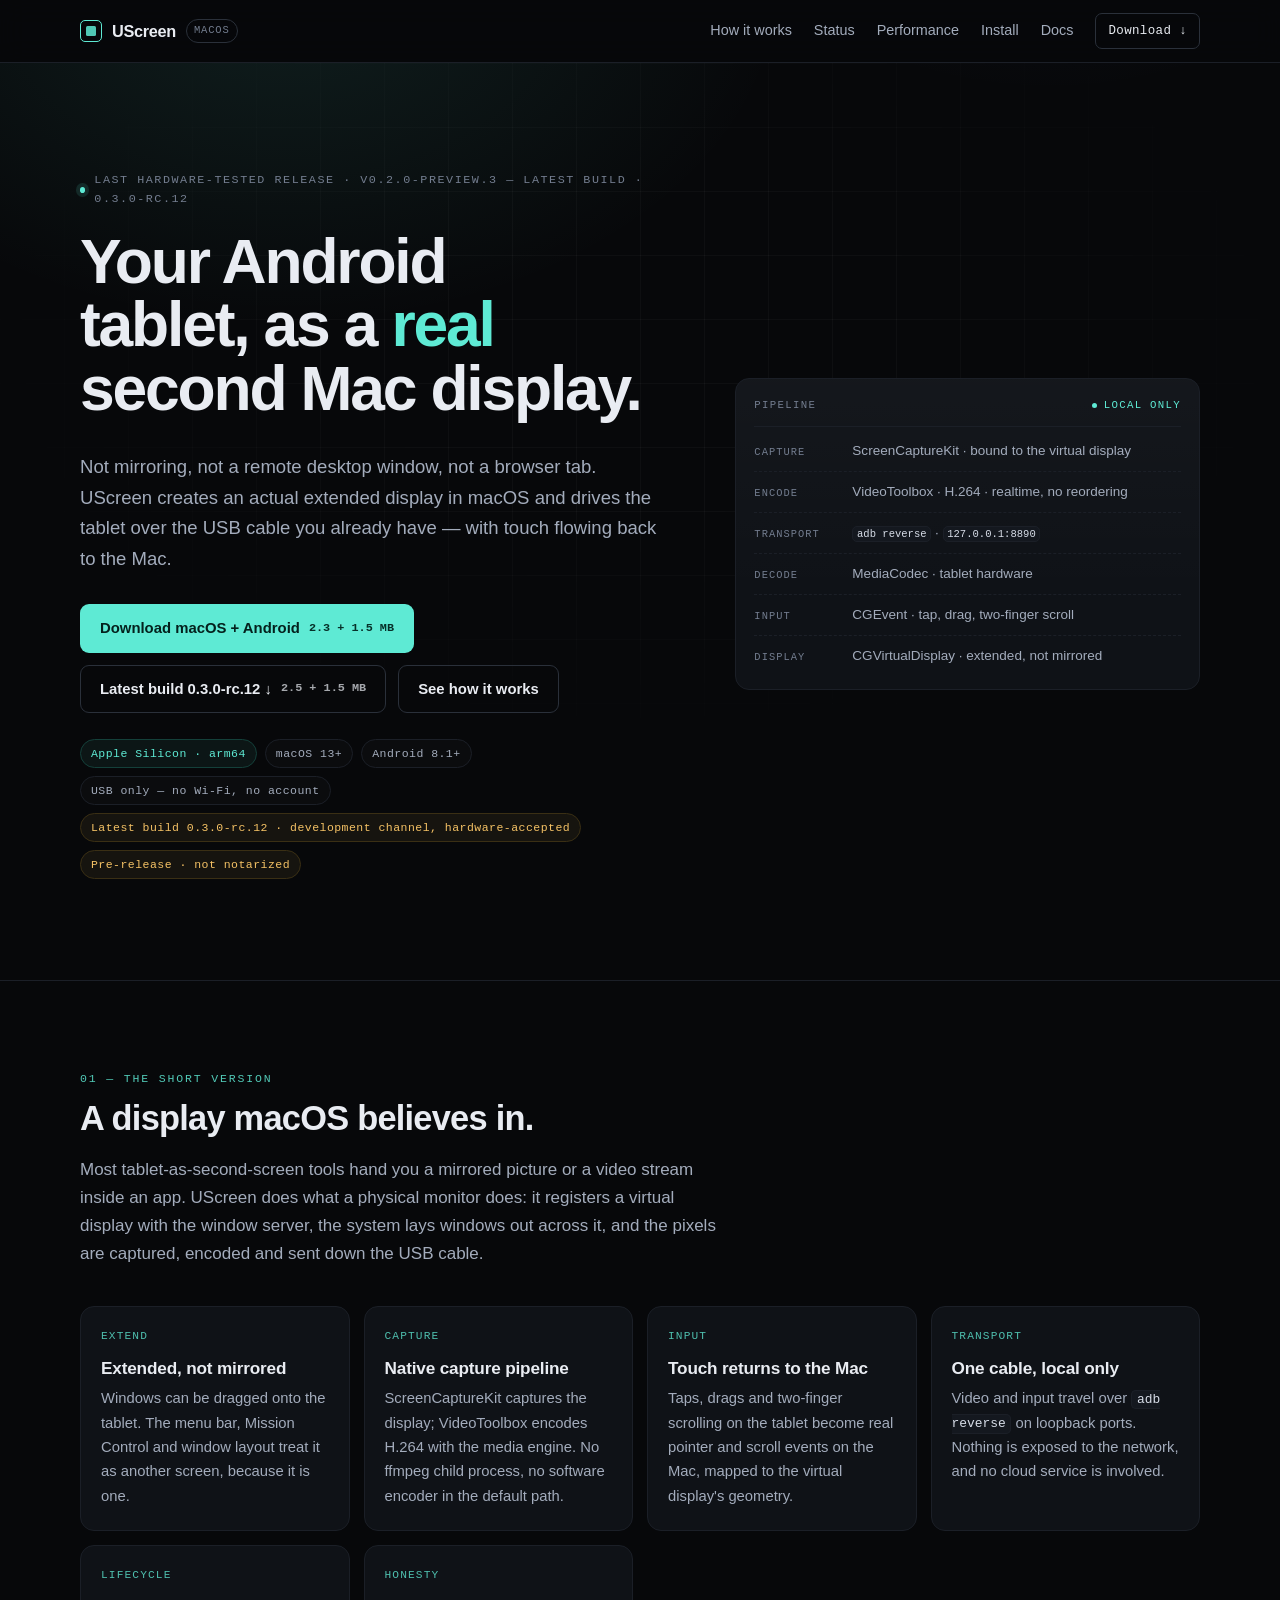
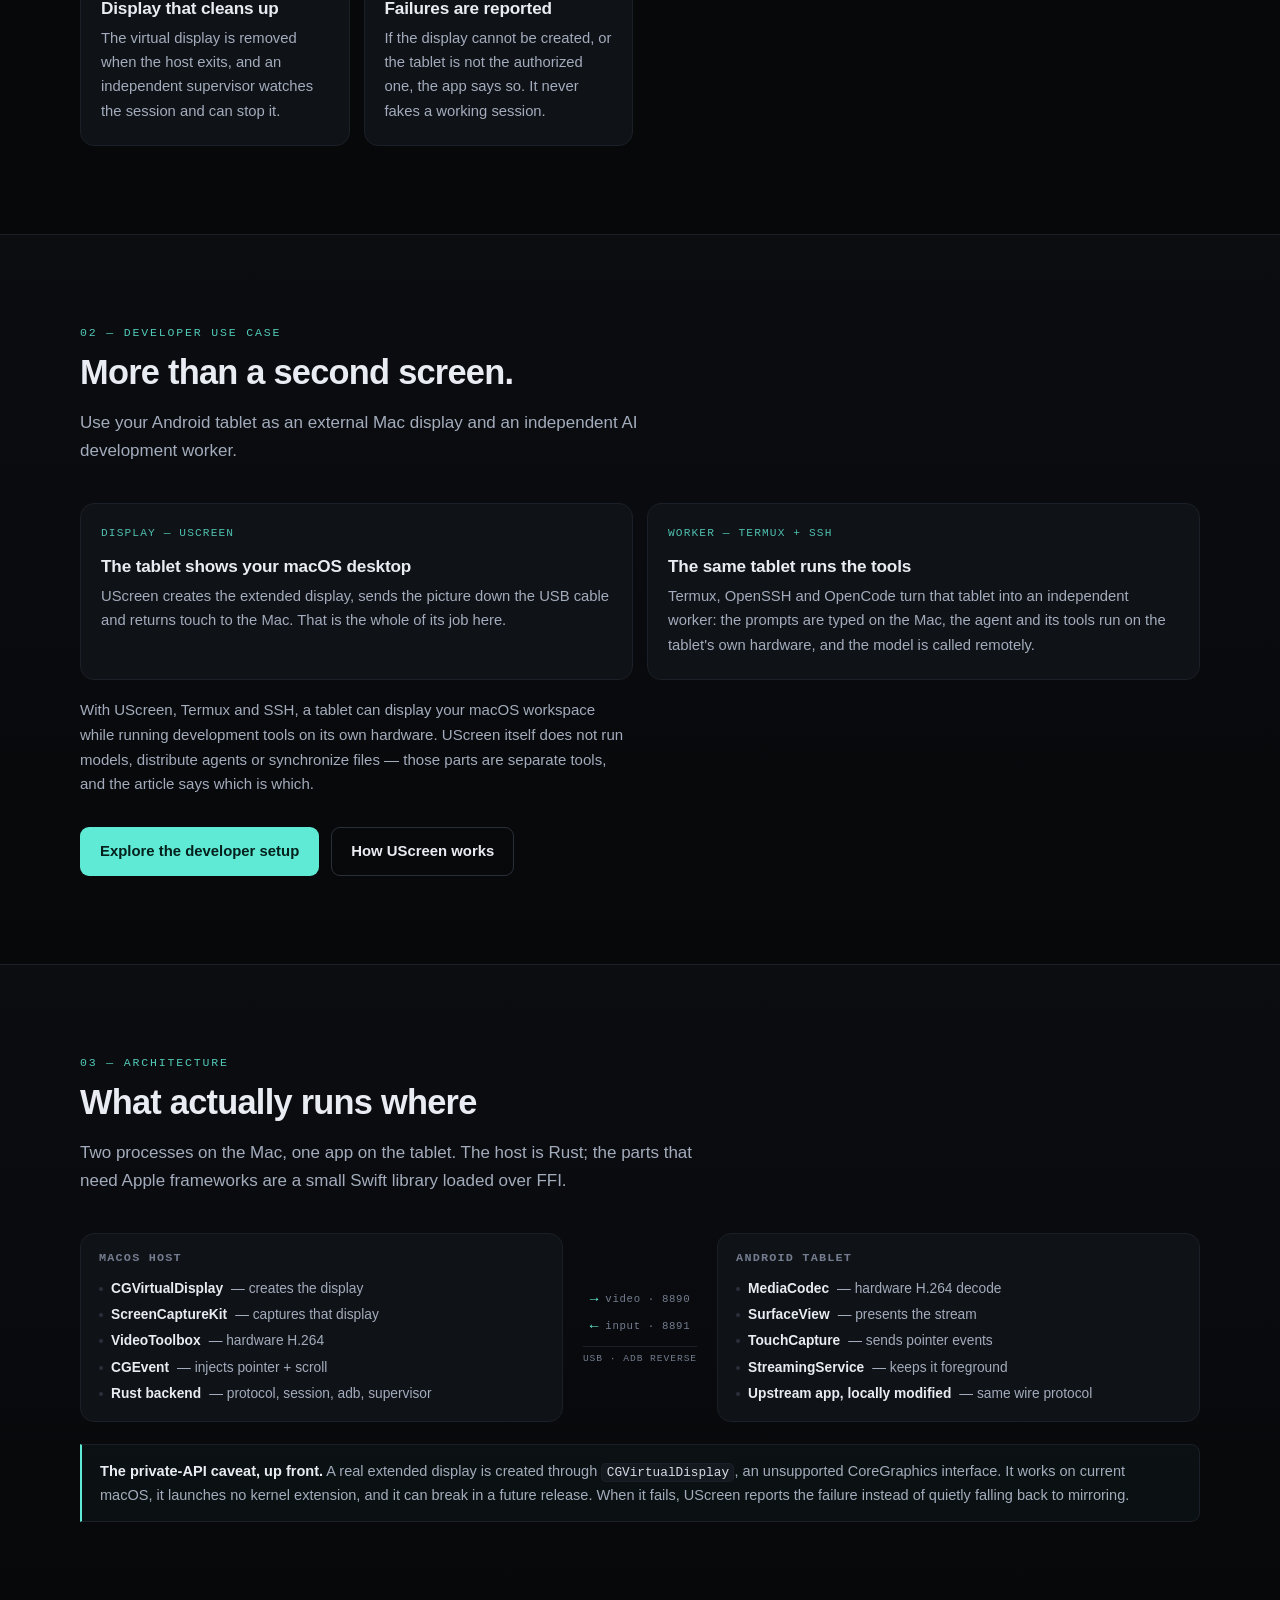
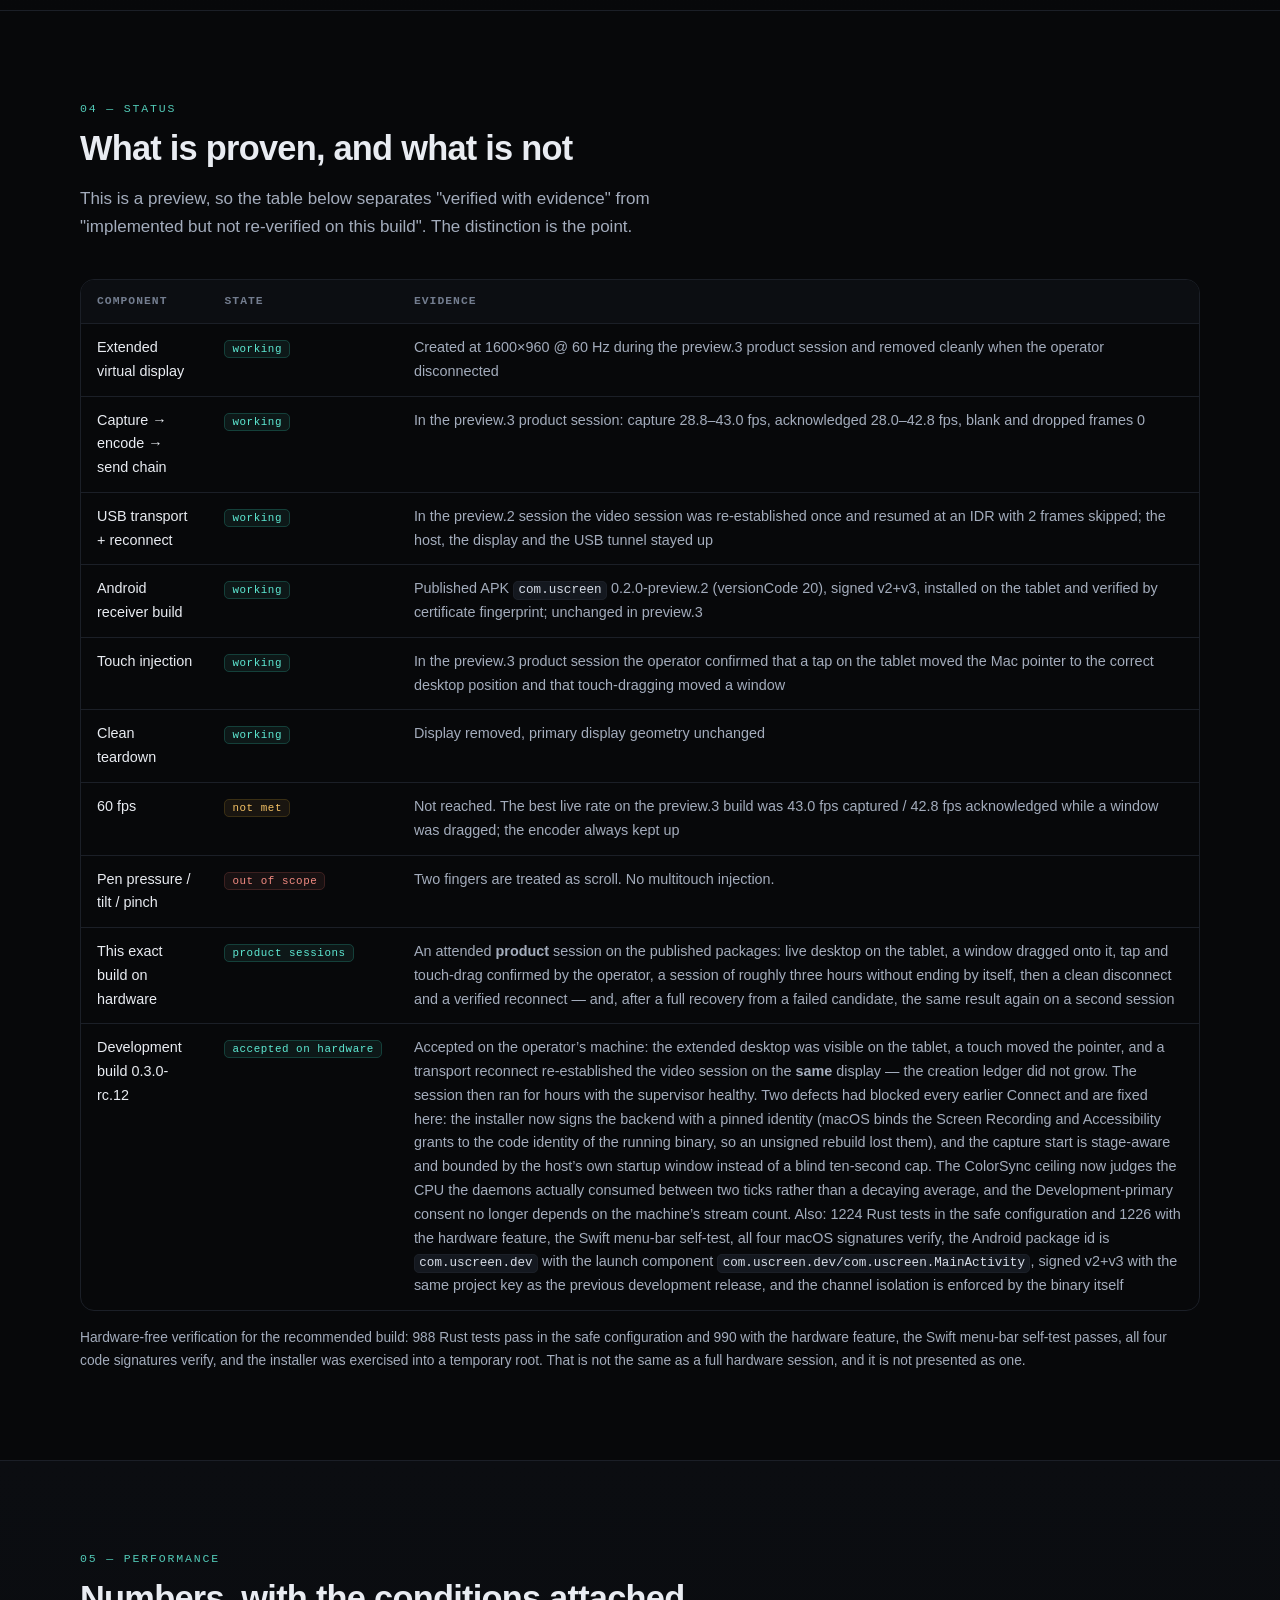
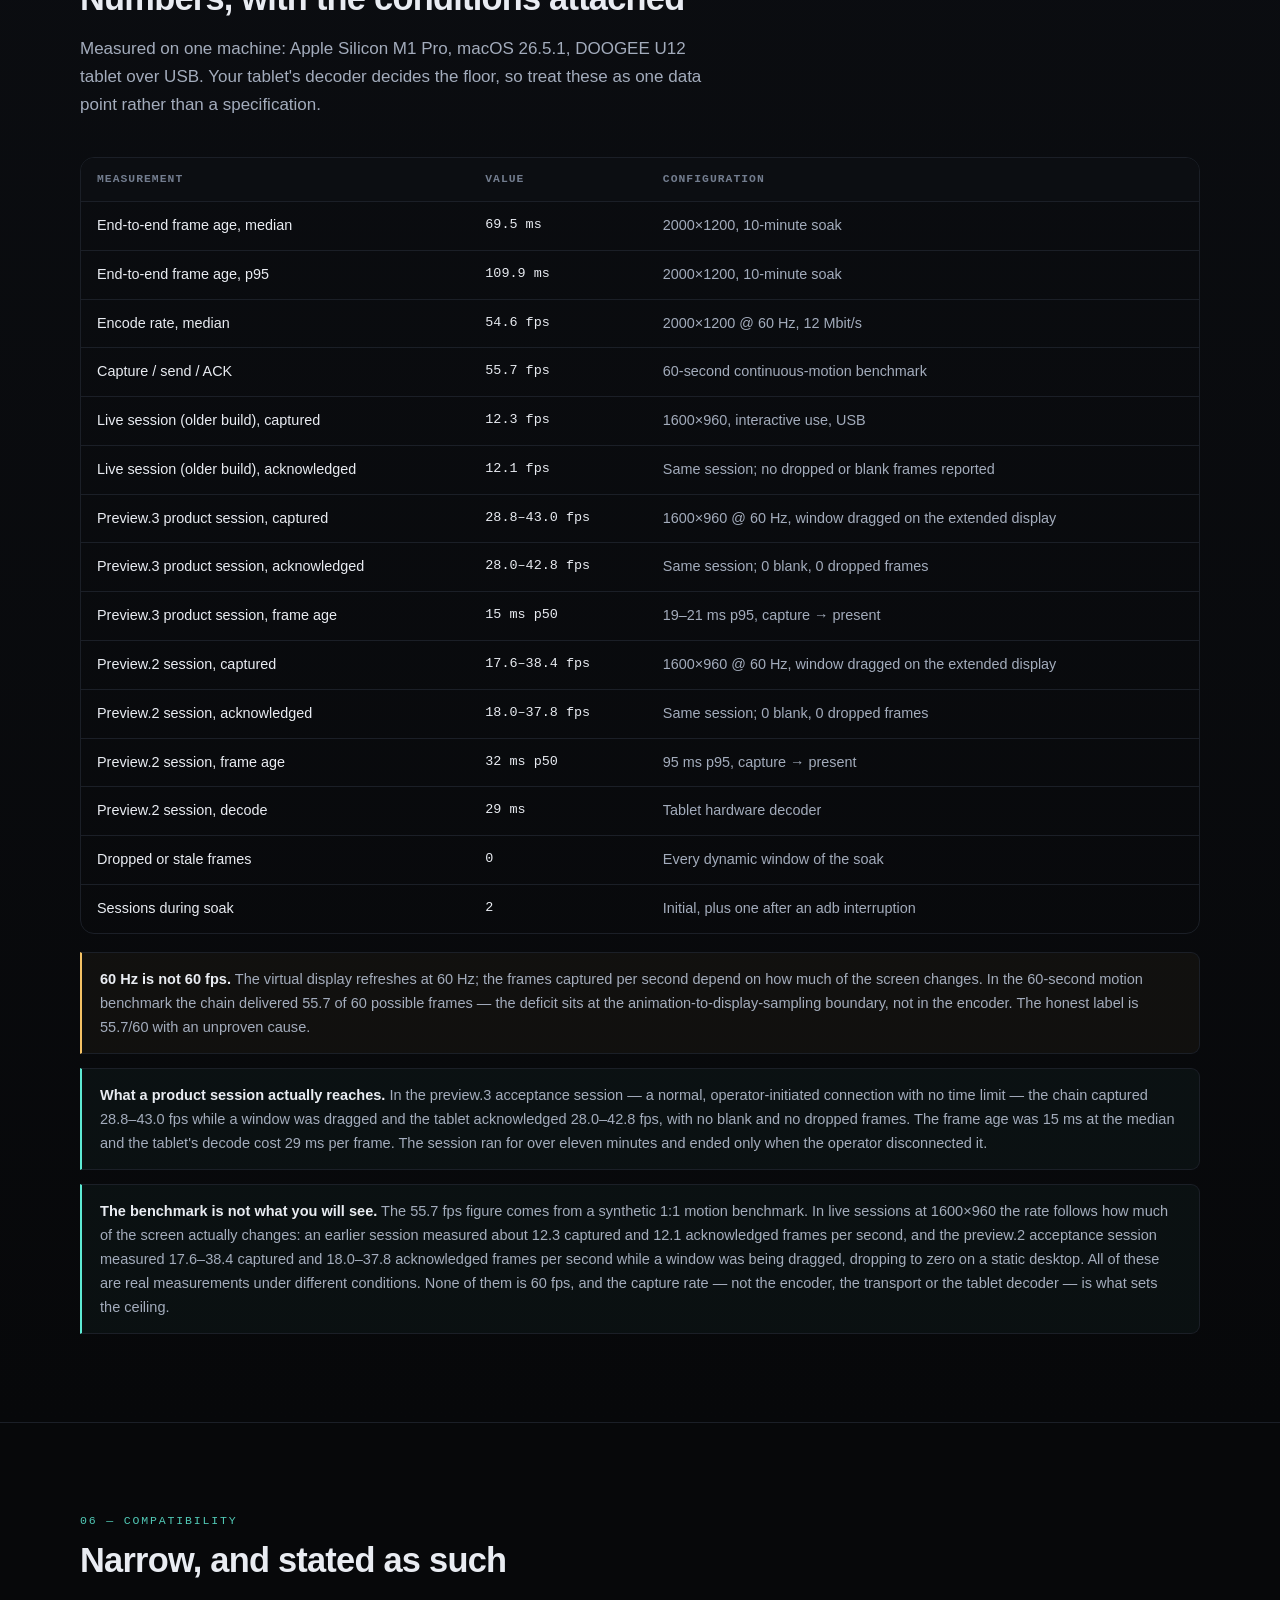
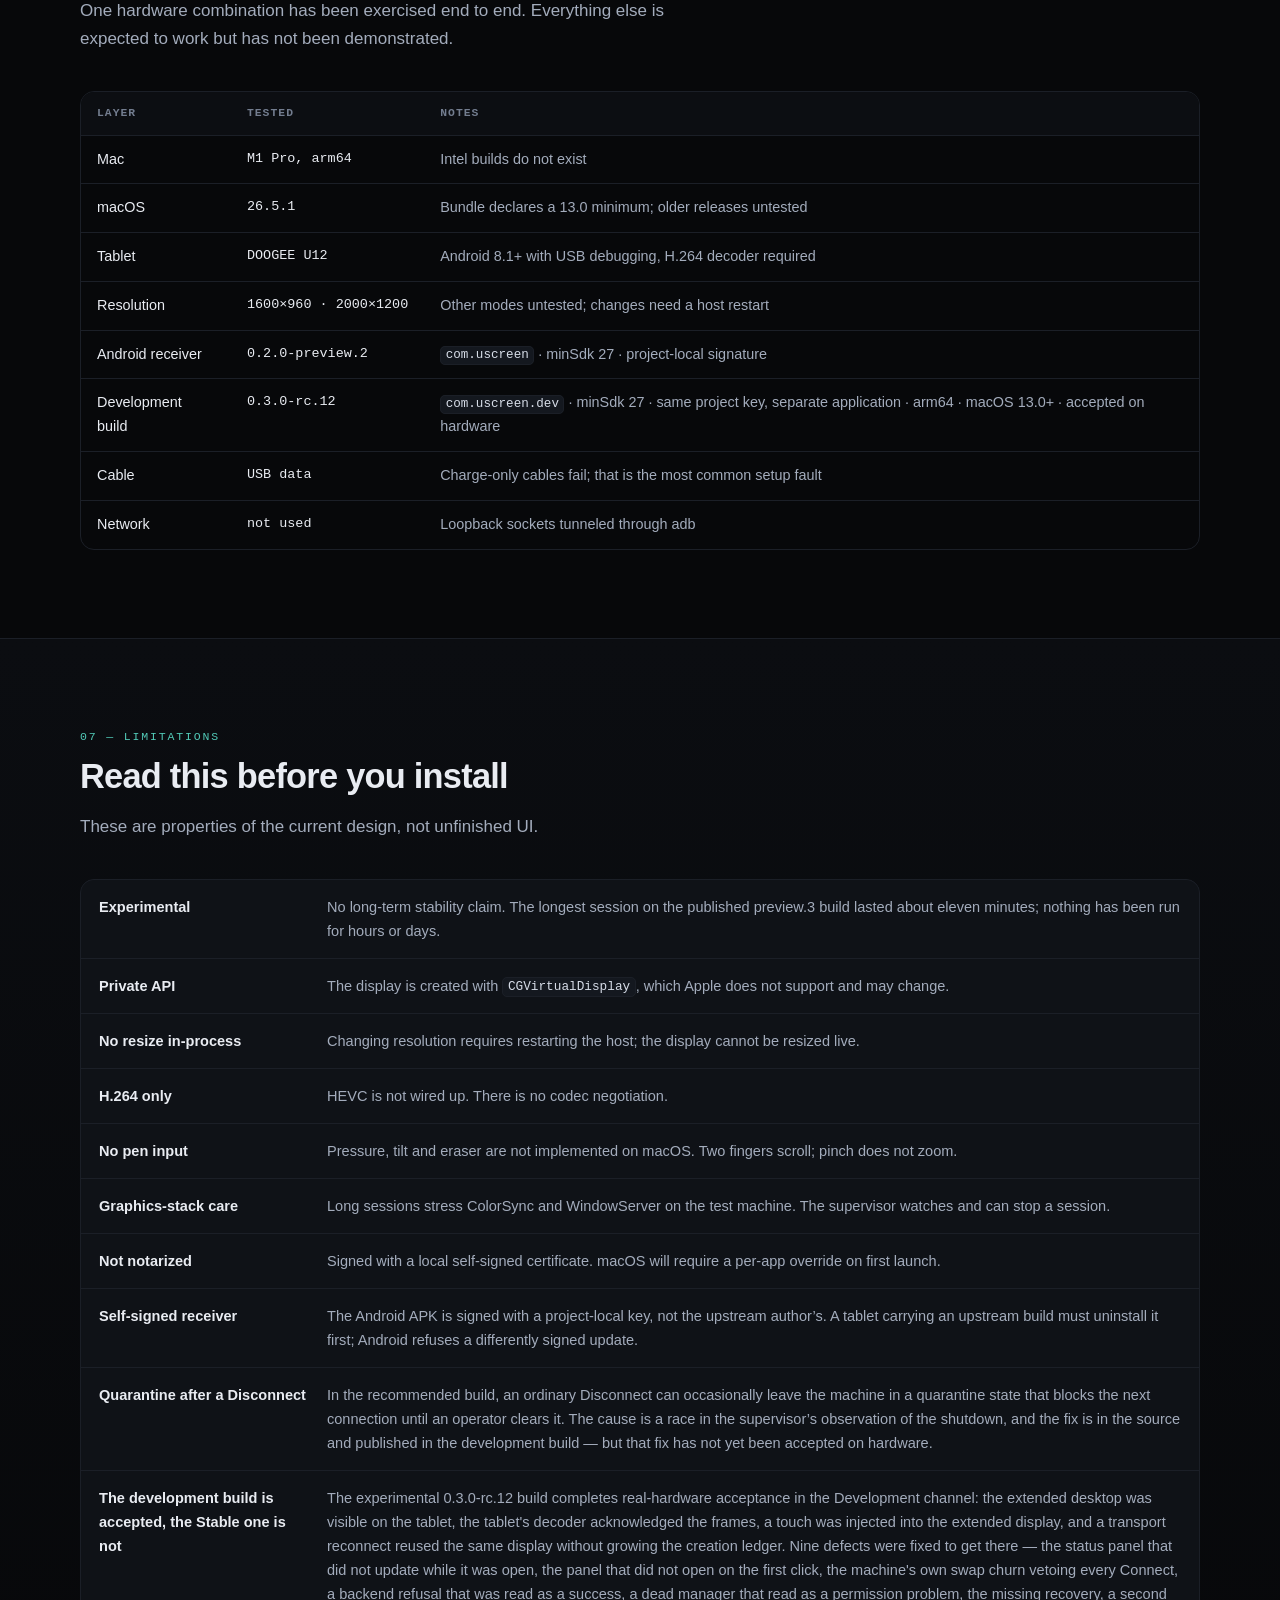
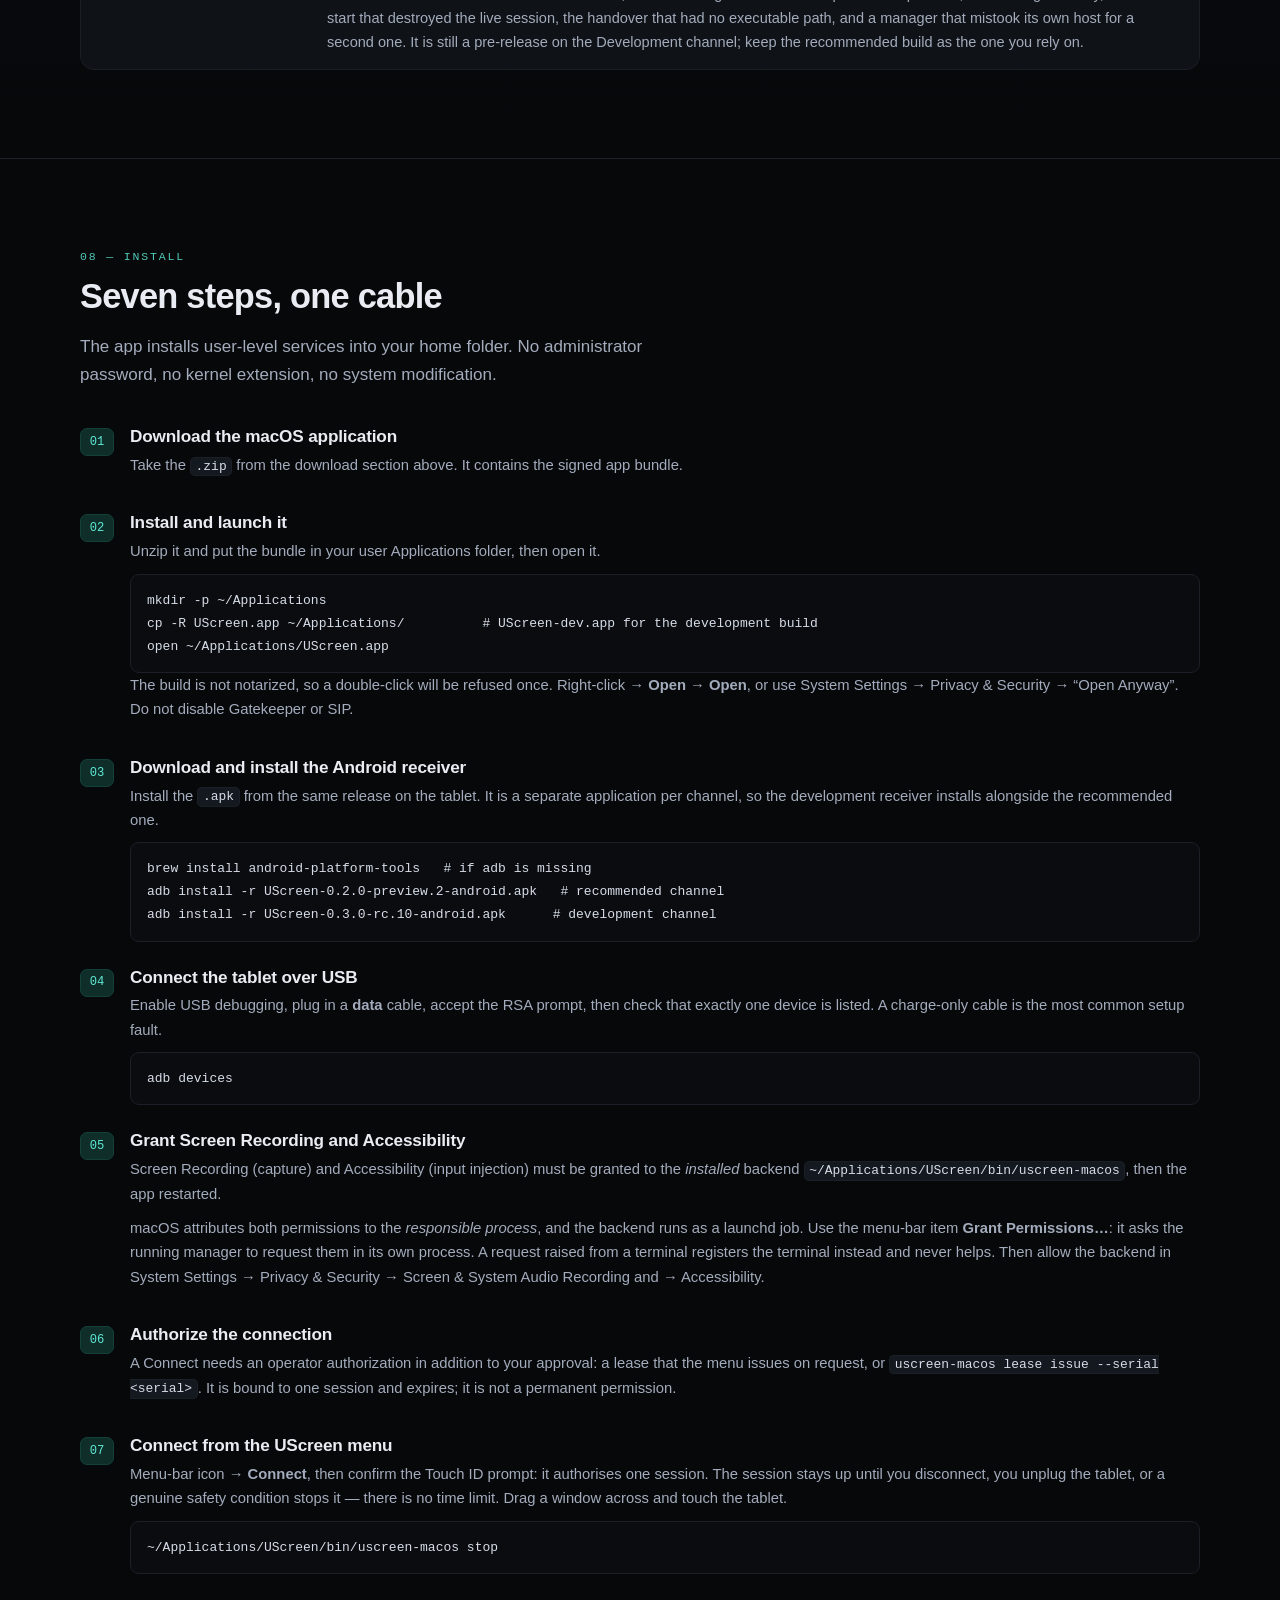
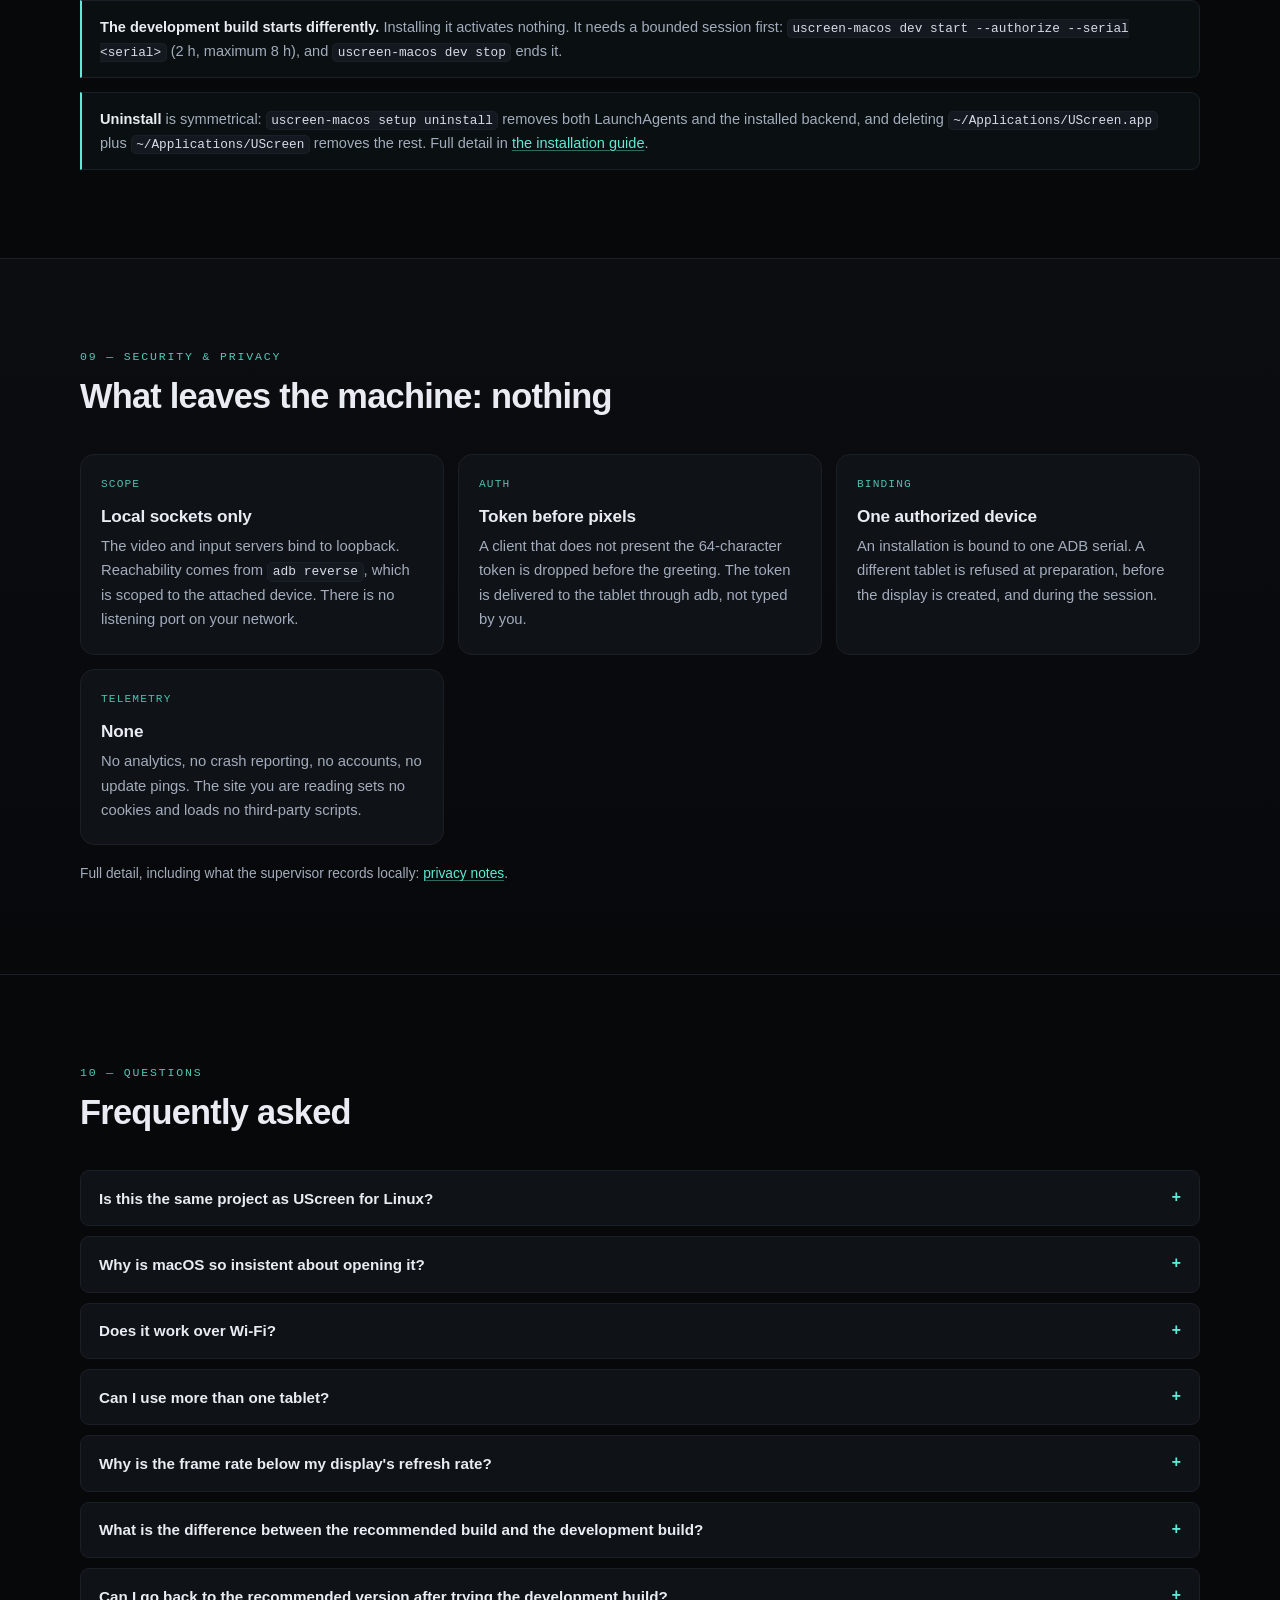
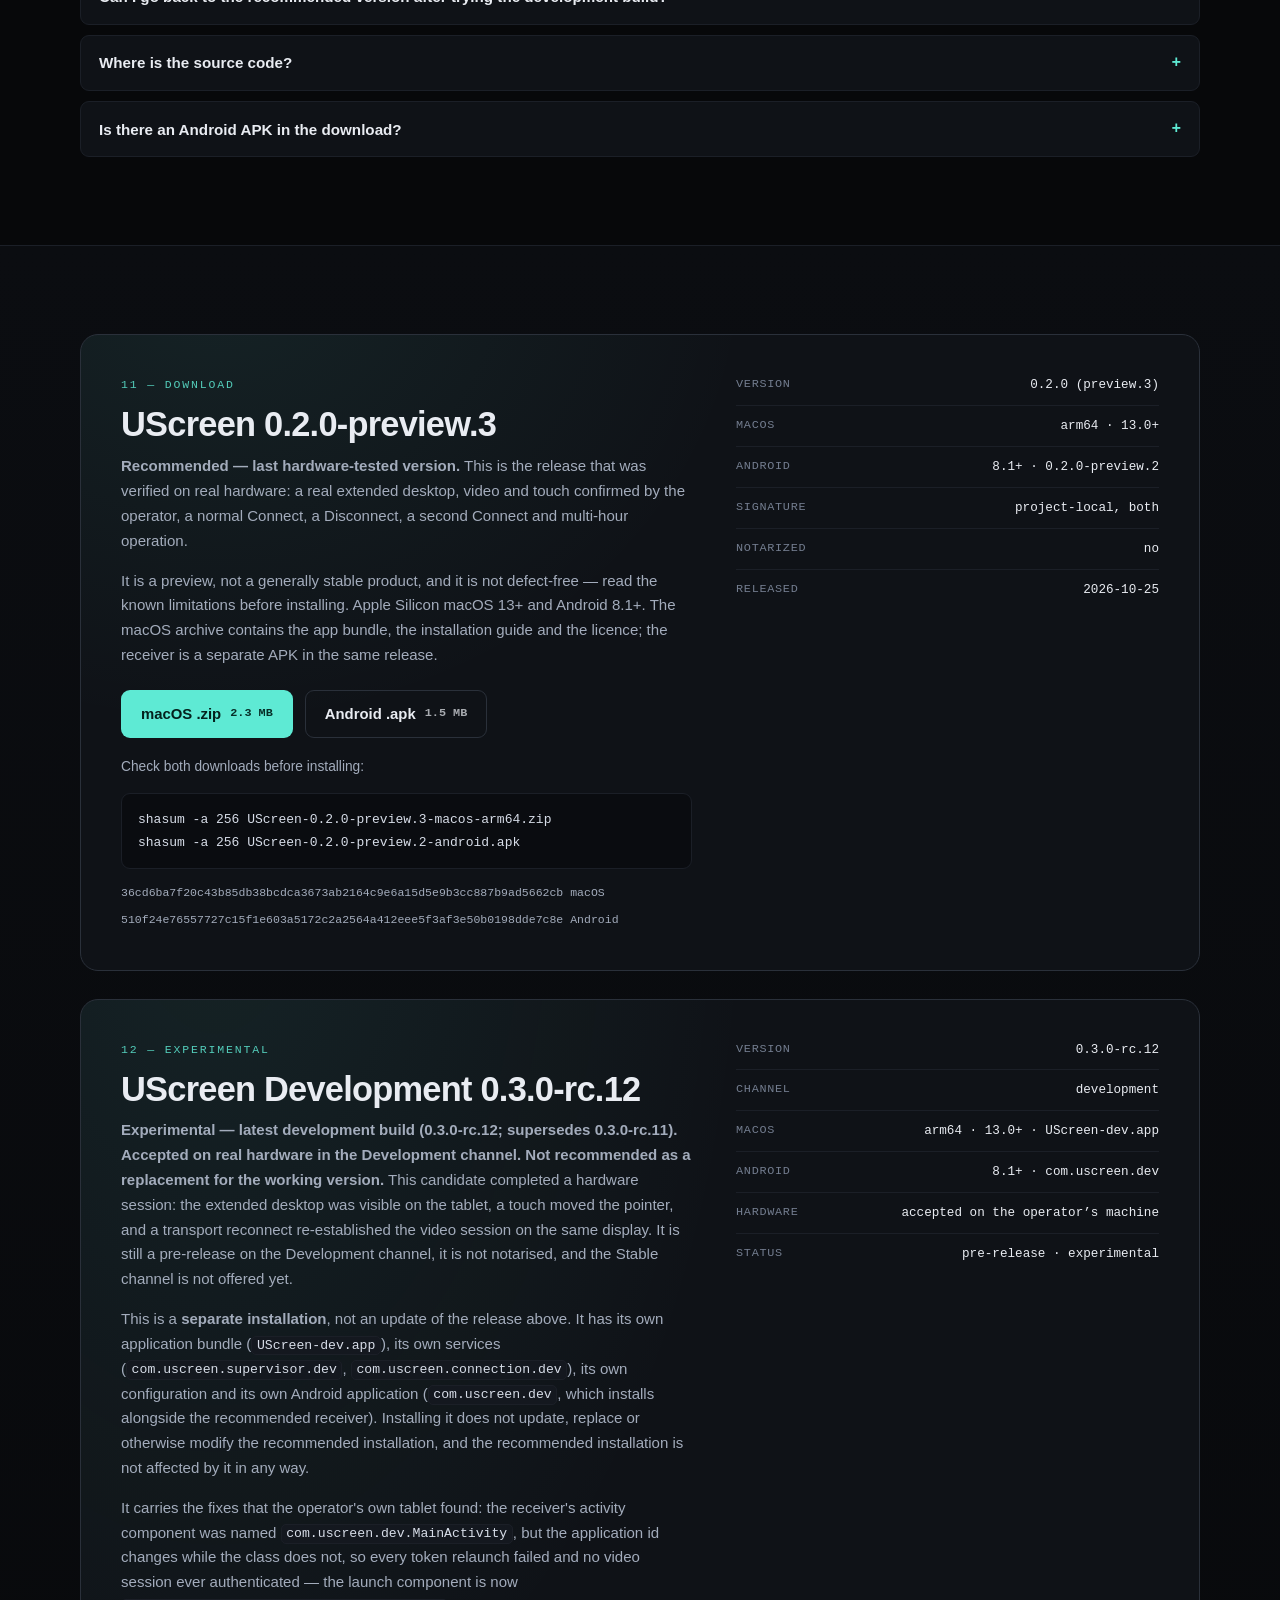
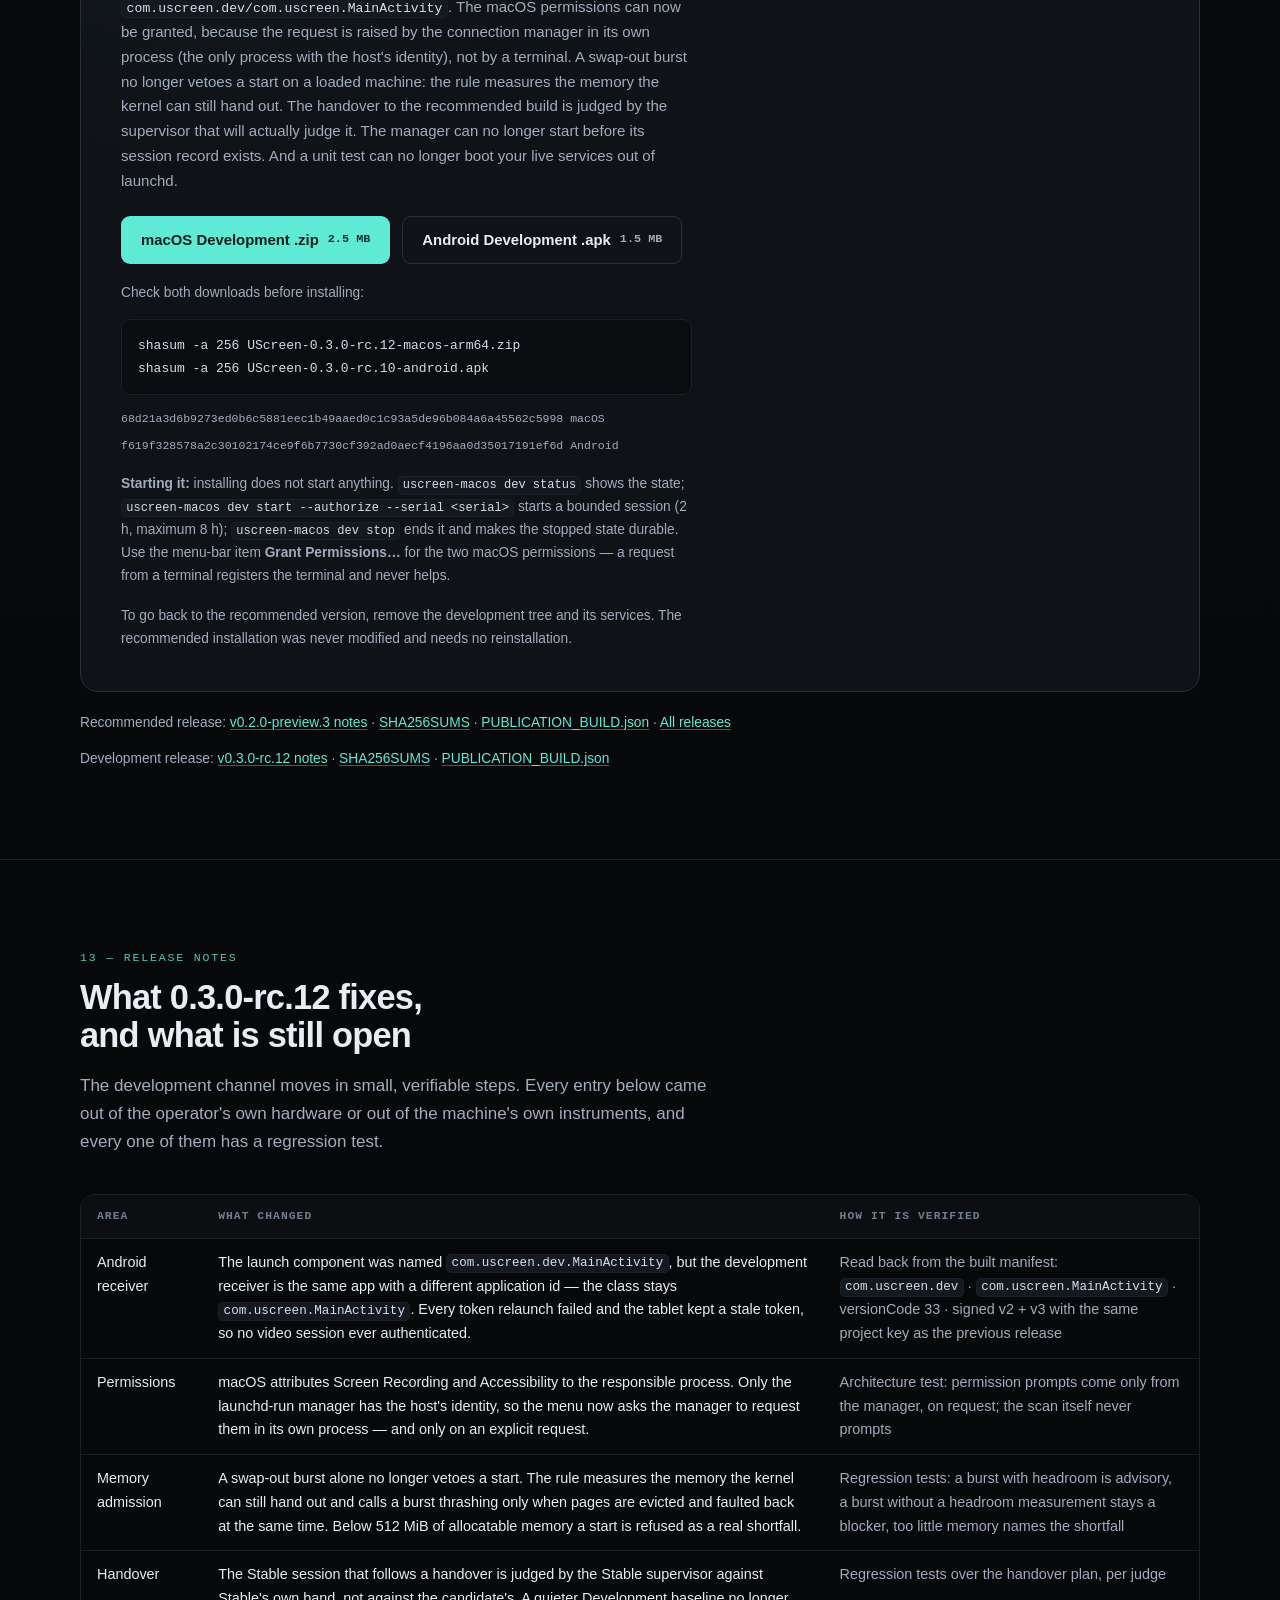
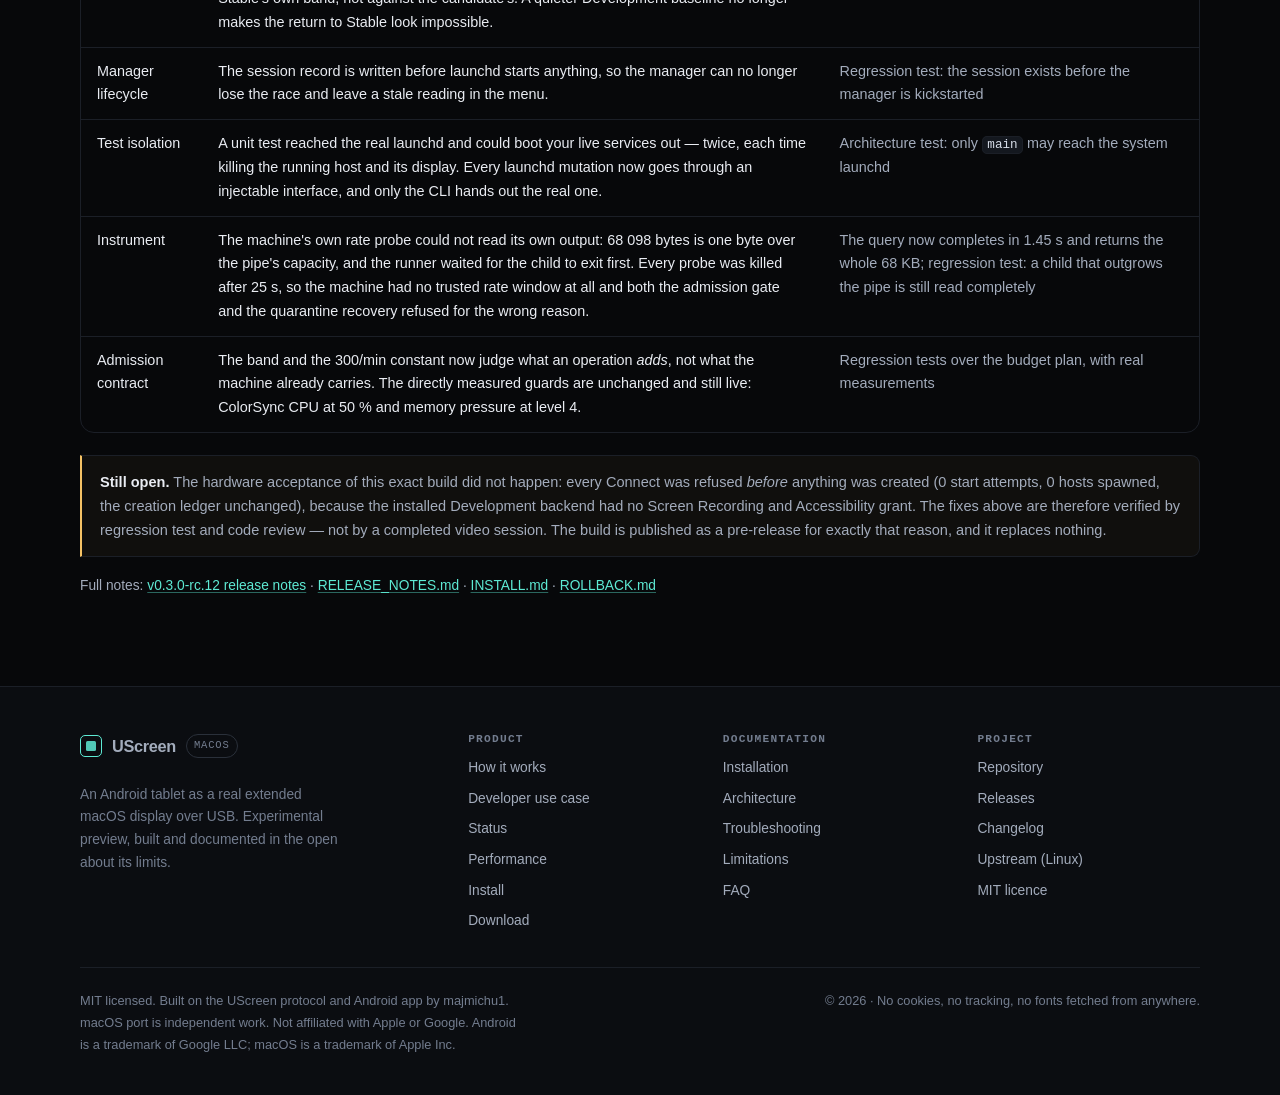
==== site/index.html @ b657e838 "Add the developer use case: an Android tablet as an AI development worker The homepage now introduce" ====
<!doctype html>
<html lang="en">
<head>
<meta charset="utf-8">
<meta name="viewport" content="width=device-width, initial-scale=1">
<title>UScreen for macOS — your Android tablet as a real extended display</title>
<meta name="description" content="UScreen turns an Android tablet into a genuine extended macOS display over USB. ScreenCaptureKit capture, hardware H.264, a real virtual display, touch input back to the Mac. Experimental preview build for Apple Silicon.">
<meta name="theme-color" content="#07080a">
<meta name="color-scheme" content="dark">
<link rel="canonical" href="https://benriez.github.io/uscreen/">
<meta property="og:type" content="website">
<meta property="og:title" content="UScreen for macOS">
<meta property="og:description" content="An Android tablet as a real extended macOS display over USB. Experimental preview for Apple Silicon.">
<meta property="og:url" content="https://benriez.github.io/uscreen/">
<meta name="twitter:card" content="summary_large_image">
<link rel="icon" href="data:image/svg+xml,%3Csvg xmlns='http://www.w3.org/2000/svg' viewBox='0 0 32 32'%3E%3Crect width='32' height='32' rx='7' fill='%2307080a'/%3E%3Crect x='6.5' y='6.5' width='19' height='19' rx='4' fill='none' stroke='%235eead4' stroke-width='2'/%3E%3Crect x='12' y='12' width='8' height='8' rx='1.5' fill='%235eead4'/%3E%3C/svg%3E">
<!-- Bump ?v= on styles.css/app.js whenever either file changes:
       GitHub Pages caches assets for 10 minutes. -->
  <link rel="stylesheet" href="assets/styles.css?v=20261025-6">
</head>
<body>
<a class="skip" href="#main">Skip to content</a>

<header class="site-header">
  <div class="wrap nav">
    <a class="brand" href="./">
      <span class="brand-mark" aria-hidden="true"></span>
      UScreen <small>macOS</small>
    </a>
    <div class="nav-links">
      <a href="#how">How it works</a>
      <a href="#status">Status</a>
      <a href="#performance">Performance</a>
      <a href="#install">Install</a>
      <a href="https://github.com/Benriez/uscreen/tree/main/docs">Docs</a>
      <a class="nav-cta" href="#download">Download ↓</a>
    </div>
    <details class="nav-mobile">
      <summary>Menu</summary>
    </details>
    <nav class="nav-sheet" aria-label="Mobile">
      <a href="#how">How it works</a>
      <a href="#status">Status</a>
      <a href="#performance">Performance</a>
      <a href="#install">Install</a>
      <a href="#limitations">Limitations</a>
      <a href="https://github.com/Benriez/uscreen/tree/main/docs">Documentation</a>
      <a href="#download">Download</a>
    </nav>
  </div>
</header>

<main id="main">

  <section class="hero">
    <div class="wrap hero-grid">
      <div class="hero-copy">
      <p class="kicker"><span class="dot" aria-hidden="true"></span> Last hardware-tested release · v0.2.0-preview.3 — latest build · 0.3.0-rc.12</p>
      <h1>Your Android tablet, as a <em>real</em> second Mac display.</h1>
      <p class="lede">
        Not mirroring, not a remote desktop window, not a browser tab. UScreen creates
        an actual extended display in macOS and drives the tablet over the USB cable
        you already have — with touch flowing back to the Mac.
      </p>
      <div class="cta-row">
        <a class="btn btn-primary" href="#download">
          Download macOS + Android
          <span class="sz">2.3 + 1.5 MB</span>
        </a>
        <a class="btn btn-ghost" href="https://github.com/Benriez/uscreen/releases/tag/v0.3.0-rc.12">
          Latest build 0.3.0-rc.12 ↓
          <span class="sz">2.5 + 1.5 MB</span>
        </a>
        <a class="btn btn-ghost" href="#how">See how it works</a>
      </div>
      <ul class="chips">
        <li class="chip is-accent">Apple Silicon · arm64</li>
        <li class="chip">macOS 13+</li>
        <li class="chip">Android 8.1+</li>
        <li class="chip">USB only — no Wi-Fi, no account</li>
        <li class="chip is-warn">Latest build 0.3.0-rc.12 · development channel, hardware-accepted</li>
        <li class="chip is-warn">Pre-release · not notarized</li>
      </ul>
      </div>

      <aside class="spec" aria-label="Pipeline at a glance">
        <div class="spec-head">
          <span>pipeline</span>
          <span class="spec-state"><span class="dot" aria-hidden="true"></span>local only</span>
        </div>
        <dl class="spec-list">
          <div class="spec-row"><dt>capture</dt><dd>ScreenCaptureKit · bound to the virtual display</dd></div>
          <div class="spec-row"><dt>encode</dt><dd>VideoToolbox · H.264 · realtime, no reordering</dd></div>
          <div class="spec-row"><dt>transport</dt><dd><code>adb reverse</code> · <code>127.0.0.1:8890</code></dd></div>
          <div class="spec-row"><dt>decode</dt><dd>MediaCodec · tablet hardware</dd></div>
          <div class="spec-row"><dt>input</dt><dd>CGEvent · tap, drag, two-finger scroll</dd></div>
          <div class="spec-row"><dt>display</dt><dd>CGVirtualDisplay · extended, not mirrored</dd></div>
        </dl>
      </aside>
    </div>
  </section>

  <section class="section" id="what" aria-labelledby="what-h">
    <div class="wrap">
      <div class="section-head">
        <span class="section-index">01 — The short version</span>
        <h2 id="what-h">A display macOS believes in.</h2>
        <p>
          Most tablet-as-second-screen tools hand you a mirrored picture or a video
          stream inside an app. UScreen does what a physical monitor does: it registers
          a virtual display with the window server, the system lays windows out across
          it, and the pixels are captured, encoded and sent down the USB cable.
        </p>
      </div>
      <div class="grid grid-3">
        <article class="card">
          <span class="ico">EXTEND</span>
          <h3>Extended, not mirrored</h3>
          <p>Windows can be dragged onto the tablet. The menu bar, Mission Control and
             window layout treat it as another screen, because it is one.</p>
        </article>
        <article class="card">
          <span class="ico">CAPTURE</span>
          <h3>Native capture pipeline</h3>
          <p>ScreenCaptureKit captures the display; VideoToolbox encodes H.264 with the
             media engine. No ffmpeg child process, no software encoder in the default path.</p>
        </article>
        <article class="card">
          <span class="ico">INPUT</span>
          <h3>Touch returns to the Mac</h3>
          <p>Taps, drags and two-finger scrolling on the tablet become real pointer and
             scroll events on the Mac, mapped to the virtual display's geometry.</p>
        </article>
        <article class="card">
          <span class="ico">TRANSPORT</span>
          <h3>One cable, local only</h3>
          <p>Video and input travel over <code>adb reverse</code> on loopback ports. Nothing
             is exposed to the network, and no cloud service is involved.</p>
        </article>
        <article class="card">
          <span class="ico">LIFECYCLE</span>
          <h3>Display that cleans up</h3>
          <p>The virtual display is removed when the host exits, and an independent
             supervisor watches the session and can stop it.</p>
        </article>
        <article class="card">
          <span class="ico">HONESTY</span>
          <h3>Failures are reported</h3>
          <p>If the display cannot be created, or the tablet is not the authorized one,
             the app says so. It never fakes a working session.</p>
        </article>
      </div>
    </div>
  </section>

  <section class="section section-soft" id="use-case" aria-labelledby="use-case-h">
    <div class="wrap">
      <div class="section-head">
        <span class="section-index">02 — Developer use case</span>
        <h2 id="use-case-h">More than a second screen.</h2>
        <p>Use your Android tablet as an external Mac display and an independent AI development worker.</p>
      </div>
      <div class="grid grid-2">
        <article class="card">
          <span class="ico">DISPLAY — USCREEN</span>
          <h3>The tablet shows your macOS desktop</h3>
          <p>UScreen creates the extended display, sends the picture down the USB
             cable and returns touch to the Mac. That is the whole of its job here.</p>
        </article>
        <article class="card">
          <span class="ico">WORKER — TERMUX + SSH</span>
          <h3>The same tablet runs the tools</h3>
          <p>Termux, OpenSSH and OpenCode turn that tablet into an independent
             worker: the prompts are typed on the Mac, the agent and its tools run
             on the tablet's own hardware, and the model is called remotely.</p>
        </article>
      </div>
      <p class="muted" style="font-size:.94rem; margin-top:18px; max-width:66ch">
        With UScreen, Termux and SSH, a tablet can display your macOS workspace
        while running development tools on its own hardware. UScreen itself does
        not run models, distribute agents or synchronize files &mdash; those parts
        are separate tools, and the article says which is which.
      </p>
      <div class="cta-row">
        <a class="btn btn-primary" href="use-cases/android-tablet-ai-development-worker/">
          Explore the developer setup
        </a>
        <a class="btn btn-ghost" href="#how">How UScreen works</a>
      </div>
    </div>
  </section>

  <section class="section section-soft" id="how" aria-labelledby="how-h">
    <div class="wrap">
      <div class="section-head">
        <span class="section-index">03 — Architecture</span>
        <h2 id="how-h">What actually runs where</h2>
        <p>
          Two processes on the Mac, one app on the tablet. The host is Rust;
          the parts that need Apple frameworks are a small Swift library loaded over FFI.
        </p>
      </div>

      <div class="flow">
        <div class="flow-node">
          <h3>macOS host</h3>
          <ul class="flow-list">
            <li><b>CGVirtualDisplay</b> — creates the display</li>
            <li><b>ScreenCaptureKit</b> — captures that display</li>
            <li><b>VideoToolbox</b> — hardware H.264</li>
            <li><b>CGEvent</b> — injects pointer + scroll</li>
            <li><b>Rust backend</b> — protocol, session, adb, supervisor</li>
          </ul>
        </div>
        <div class="flow-link" aria-hidden="true">
          <span class="pair"><span class="arrow">→</span> video · 8890</span>
          <span class="pair"><span class="arrow">←</span> input · 8891</span>
          <span class="via">USB · adb reverse</span>
        </div>
        <div class="flow-node">
          <h3>Android tablet</h3>
          <ul class="flow-list">
            <li><b>MediaCodec</b> — hardware H.264 decode</li>
            <li><b>SurfaceView</b> — presents the stream</li>
            <li><b>TouchCapture</b> — sends pointer events</li>
            <li><b>StreamingService</b> — keeps it foreground</li>
            <li><b>Upstream app, locally modified</b> — same wire protocol</li>
          </ul>
        </div>
      </div>

      <div class="note" style="margin-top:22px">
        <strong>The private-API caveat, up front.</strong> A real extended display is created
        through <code>CGVirtualDisplay</code>, an unsupported CoreGraphics interface. It works
        on current macOS, it launches no kernel extension, and it can break in a future
        release. When it fails, UScreen reports the failure instead of quietly falling back
        to mirroring.
      </div>
    </div>
  </section>

  <section class="section" id="status" aria-labelledby="status-h">
    <div class="wrap">
      <div class="section-head">
        <span class="section-index">04 — Status</span>
        <h2 id="status-h">What is proven, and what is not</h2>
        <p>
          This is a preview, so the table below separates "verified with evidence" from
          "implemented but not re-verified on this build". The distinction is the point.
        </p>
      </div>

      <div class="table-wrap">
        <table>
          <caption class="sr-only">Component status with verification evidence</caption>
          <thead>
            <tr><th scope="col">Component</th><th scope="col">State</th><th scope="col">Evidence</th></tr>
          </thead>
          <tbody>
            <tr>
              <td>Extended virtual display</td>
              <td><span class="tag tag-ok">working</span></td>
              <td class="dim">Created at 1600×960 @ 60 Hz during the preview.3 product session and removed cleanly when the operator disconnected</td>
            </tr>
            <tr>
              <td>Capture → encode → send chain</td>
              <td><span class="tag tag-ok">working</span></td>
              <td class="dim">In the preview.3 product session: capture 28.8–43.0 fps, acknowledged 28.0–42.8 fps, blank and dropped frames 0</td>
            </tr>
            <tr>
              <td>USB transport + reconnect</td>
              <td><span class="tag tag-ok">working</span></td>
              <td class="dim">In the preview.2 session the video session was re-established once and resumed at an IDR with 2 frames skipped; the host, the display and the USB tunnel stayed up</td>
            </tr>
            <tr>
              <td>Android receiver build</td>
              <td><span class="tag tag-ok">working</span></td>
              <td class="dim">Published APK <code>com.uscreen</code> 0.2.0-preview.2 (versionCode 20), signed v2+v3, installed on the tablet and verified by certificate fingerprint; unchanged in preview.3</td>
            </tr>
            <tr>
              <td>Touch injection</td>
              <td><span class="tag tag-ok">working</span></td>
              <td class="dim">In the preview.3 product session the operator confirmed that a tap on the tablet moved the Mac pointer to the correct desktop position and that touch-dragging moved a window</td>
            </tr>
            <tr>
              <td>Clean teardown</td>
              <td><span class="tag tag-ok">working</span></td>
              <td class="dim">Display removed, primary display geometry unchanged</td>
            </tr>
            <tr>
              <td>60 fps</td>
              <td><span class="tag tag-partial">not met</span></td>
              <td class="dim">Not reached. The best live rate on the preview.3 build was 43.0 fps captured / 42.8 fps acknowledged while a window was dragged; the encoder always kept up</td>
            </tr>
            <tr>
              <td>Pen pressure / tilt / pinch</td>
              <td><span class="tag tag-no">out of scope</span></td>
              <td class="dim">Two fingers are treated as scroll. No multitouch injection.</td>
            </tr>
            <tr>
              <td>This exact build on hardware</td>
              <td><span class="tag tag-ok">product sessions</span></td>
              <td class="dim">An attended <b>product</b> session on the published packages: live desktop on the tablet, a window dragged onto it, tap and touch-drag confirmed by the operator, a session of roughly three hours without ending by itself, then a clean disconnect and a verified reconnect — and, after a full recovery from a failed candidate, the same result again on a second session</td>
            </tr>
            <tr>
              <td>Development build 0.3.0-rc.12</td>
              <td><span class="tag tag-ok">accepted on hardware</span></td>
              <td class="dim">Accepted on the operator’s machine: the extended desktop was visible on the tablet, a touch moved the pointer, and a transport reconnect re-established the video session on the <b>same</b> display — the creation ledger did not grow. The session then ran for hours with the supervisor healthy. Two defects had blocked every earlier Connect and are fixed here: the installer now signs the backend with a pinned identity (macOS binds the Screen Recording and Accessibility grants to the code identity of the running binary, so an unsigned rebuild lost them), and the capture start is stage-aware and bounded by the host’s own startup window instead of a blind ten-second cap. The ColorSync ceiling now judges the CPU the daemons actually consumed between two ticks rather than a decaying average, and the Development-primary consent no longer depends on the machine’s stream count. Also: 1224 Rust tests in the safe configuration and 1226 with the hardware feature, the Swift menu-bar self-test, all four macOS signatures verify, the Android package id is <code>com.uscreen.dev</code> with the launch component <code>com.uscreen.dev/com.uscreen.MainActivity</code>, signed v2+v3 with the same project key as the previous development release, and the channel isolation is enforced by the binary itself</td>
            </tr>
          </tbody>
        </table>
      </div>

      <p class="small muted" style="margin-top:16px">
        Hardware-free verification for the recommended build: 988 Rust tests pass in the
        safe configuration and 990 with the hardware feature, the Swift menu-bar self-test
        passes, all four code signatures verify, and the installer was exercised into a
        temporary root. That is not the same as a full hardware session, and it is not
        presented as one.
      </p>
    </div>
  </section>

  <section class="section section-soft" id="performance" aria-labelledby="perf-h">
    <div class="wrap">
      <div class="section-head">
        <span class="section-index">05 — Performance</span>
        <h2 id="perf-h">Numbers, with the conditions attached</h2>
        <p>
          Measured on one machine: Apple Silicon M1 Pro, macOS 26.5.1, DOOGEE U12 tablet
          over USB. Your tablet's decoder decides the floor, so treat these as one data
          point rather than a specification.
        </p>
      </div>

      <div class="table-wrap">
        <table>
          <caption class="sr-only">Measured performance on the development host</caption>
          <thead>
            <tr><th scope="col">Measurement</th><th scope="col">Value</th><th scope="col">Configuration</th></tr>
          </thead>
          <tbody>
            <tr><td>End-to-end frame age, median</td><td class="num">69.5 ms</td><td class="dim">2000×1200, 10-minute soak</td></tr>
            <tr><td>End-to-end frame age, p95</td><td class="num">109.9 ms</td><td class="dim">2000×1200, 10-minute soak</td></tr>
            <tr><td>Encode rate, median</td><td class="num">54.6 fps</td><td class="dim">2000×1200 @ 60 Hz, 12 Mbit/s</td></tr>
            <tr><td>Capture / send / ACK</td><td class="num">55.7 fps</td><td class="dim">60-second continuous-motion benchmark</td></tr>
            <tr><td>Live session (older build), captured</td><td class="num">12.3 fps</td><td class="dim">1600×960, interactive use, USB</td></tr>
            <tr><td>Live session (older build), acknowledged</td><td class="num">12.1 fps</td><td class="dim">Same session; no dropped or blank frames reported</td></tr>
            <tr><td>Preview.3 product session, captured</td><td class="num">28.8–43.0 fps</td><td class="dim">1600×960 @ 60 Hz, window dragged on the extended display</td></tr>
            <tr><td>Preview.3 product session, acknowledged</td><td class="num">28.0–42.8 fps</td><td class="dim">Same session; 0 blank, 0 dropped frames</td></tr>
            <tr><td>Preview.3 product session, frame age</td><td class="num">15 ms p50</td><td class="dim">19–21 ms p95, capture → present</td></tr>
            <tr><td>Preview.2 session, captured</td><td class="num">17.6–38.4 fps</td><td class="dim">1600×960 @ 60 Hz, window dragged on the extended display</td></tr>
            <tr><td>Preview.2 session, acknowledged</td><td class="num">18.0–37.8 fps</td><td class="dim">Same session; 0 blank, 0 dropped frames</td></tr>
            <tr><td>Preview.2 session, frame age</td><td class="num">32 ms p50</td><td class="dim">95 ms p95, capture → present</td></tr>
            <tr><td>Preview.2 session, decode</td><td class="num">29 ms</td><td class="dim">Tablet hardware decoder</td></tr>
            <tr><td>Dropped or stale frames</td><td class="num">0</td><td class="dim">Every dynamic window of the soak</td></tr>
            <tr><td>Sessions during soak</td><td class="num">2</td><td class="dim">Initial, plus one after an adb interruption</td></tr>
          </tbody>
        </table>
      </div>

      <div class="note warn" style="margin-top:18px">
        <strong>60 Hz is not 60 fps.</strong> The virtual display refreshes at 60 Hz; the
        frames captured per second depend on how much of the screen changes. In the
        60-second motion benchmark the chain delivered 55.7 of 60 possible frames — the
        deficit sits at the animation-to-display-sampling boundary, not in the encoder.
        The honest label is 55.7/60 with an unproven cause.
      </div>

      <div class="note" style="margin-top:14px">
        <strong>What a product session actually reaches.</strong> In the preview.3
        acceptance session — a normal, operator-initiated connection with no time
        limit — the chain captured 28.8–43.0 fps while a window was dragged and the
        tablet acknowledged 28.0–42.8 fps, with no blank and no dropped frames. The
        frame age was 15 ms at the median and the tablet's decode cost 29 ms per
        frame. The session ran for over eleven minutes and ended only when the
        operator disconnected it.
      </div>

      <div class="note" style="margin-top:14px">
        <strong>The benchmark is not what you will see.</strong> The 55.7 fps figure comes
        from a synthetic 1:1 motion benchmark. In live sessions at 1600×960 the rate follows
        how much of the screen actually changes: an earlier session measured about 12.3
        captured and 12.1 acknowledged frames per second, and the preview.2 acceptance
        session measured 17.6–38.4 captured and 18.0–37.8 acknowledged frames per second
        while a window was being dragged, dropping to zero on a static desktop. All of these
        are real measurements under different conditions. None of them is 60 fps, and the
        capture rate — not the encoder, the transport or the tablet decoder — is what sets
        the ceiling.
      </div>
    </div>
  </section>

  <section class="section" id="compatibility" aria-labelledby="compat-h">
    <div class="wrap">
      <div class="section-head">
        <span class="section-index">06 — Compatibility</span>
        <h2 id="compat-h">Narrow, and stated as such</h2>
        <p>
          One hardware combination has been exercised end to end. Everything else is
          expected to work but has not been demonstrated.
        </p>
      </div>

      <div class="table-wrap">
        <table>
          <caption class="sr-only">Compatibility matrix</caption>
          <thead>
            <tr><th scope="col">Layer</th><th scope="col">Tested</th><th scope="col">Notes</th></tr>
          </thead>
          <tbody>
            <tr><td>Mac</td><td class="num">M1 Pro, arm64</td><td class="dim">Intel builds do not exist</td></tr>
            <tr><td>macOS</td><td class="num">26.5.1</td><td class="dim">Bundle declares a 13.0 minimum; older releases untested</td></tr>
            <tr><td>Tablet</td><td class="num">DOOGEE U12</td><td class="dim">Android 8.1+ with USB debugging, H.264 decoder required</td></tr>
            <tr><td>Resolution</td><td class="num">1600×960 · 2000×1200</td><td class="dim">Other modes untested; changes need a host restart</td></tr>
            <tr><td>Android receiver</td><td class="num">0.2.0-preview.2</td><td class="dim"><code>com.uscreen</code> · minSdk 27 · project-local signature</td></tr>
            <tr><td>Development build</td><td class="num">0.3.0-rc.12</td><td class="dim"><code>com.uscreen.dev</code> · minSdk 27 · same project key, separate application · arm64 · macOS 13.0+ · accepted on hardware</td></tr>
            <tr><td>Cable</td><td class="num">USB data</td><td class="dim">Charge-only cables fail; that is the most common setup fault</td></tr>
            <tr><td>Network</td><td class="num">not used</td><td class="dim">Loopback sockets tunneled through adb</td></tr>
          </tbody>
        </table>
      </div>
    </div>
  </section>

  <section class="section section-soft" id="limitations" aria-labelledby="lim-h">
    <div class="wrap">
      <div class="section-head">
        <span class="section-index">07 — Limitations</span>
        <h2 id="lim-h">Read this before you install</h2>
        <p>These are properties of the current design, not unfinished UI.</p>
      </div>
      <ul class="limits">
        <li><b>Experimental</b><span>No long-term stability claim. The longest session on the published preview.3 build lasted about eleven minutes; nothing has been run for hours or days.</span></li>
        <li><b>Private API</b><span>The display is created with <code>CGVirtualDisplay</code>, which Apple does not support and may change.</span></li>
        <li><b>No resize in-process</b><span>Changing resolution requires restarting the host; the display cannot be resized live.</span></li>
        <li><b>H.264 only</b><span>HEVC is not wired up. There is no codec negotiation.</span></li>
        <li><b>No pen input</b><span>Pressure, tilt and eraser are not implemented on macOS. Two fingers scroll; pinch does not zoom.</span></li>
        <li><b>Graphics-stack care</b><span>Long sessions stress ColorSync and WindowServer on the test machine. The supervisor watches and can stop a session.</span></li>
        <li><b>Not notarized</b><span>Signed with a local self-signed certificate. macOS will require a per-app override on first launch.</span></li>
        <li><b>Self-signed receiver</b><span>The Android APK is signed with a project-local key, not the upstream author’s. A tablet carrying an upstream build must uninstall it first; Android refuses a differently signed update.</span></li>
        <li><b>Quarantine after a Disconnect</b><span>In the recommended build, an ordinary Disconnect can occasionally leave the machine in a quarantine state that blocks the next connection until an operator clears it. The cause is a race in the supervisor’s observation of the shutdown, and the fix is in the source and published in the development build — but that fix has not yet been accepted on hardware.</span></li>
        <li><b>The development build is accepted, the Stable one is not</b><span>The experimental 0.3.0-rc.12 build completes real-hardware acceptance in the Development channel: the extended desktop was visible on the tablet, the tablet's decoder acknowledged the frames, a touch was injected into the extended display, and a transport reconnect reused the same display without growing the creation ledger. Nine defects were fixed to get there — the status panel that did not update while it was open, the panel that did not open on the first click, the machine's own swap churn vetoing every Connect, a backend refusal that was read as a success, a dead manager that read as a permission problem, the missing recovery, a second start that destroyed the live session, the handover that had no executable path, and a manager that mistook its own host for a second one. It is still a pre-release on the Development channel; keep the recommended build as the one you rely on.</span></li>
      </ul>
    </div>
  </section>

  <section class="section" id="install" aria-labelledby="install-h">
    <div class="wrap">
      <div class="section-head">
        <span class="section-index">08 — Install</span>
        <h2 id="install-h">Seven steps, one cable</h2>
        <p>
          The app installs user-level services into your home folder. No administrator
          password, no kernel extension, no system modification.
        </p>
      </div>

      <ol class="steps">
        <li>
          <div>
            <h3>Download the macOS application</h3>
            <p>Take the <code>.zip</code> from the download section above. It contains the signed app bundle.</p>
          </div>
        </li>
        <li>
          <div>
            <h3>Install and launch it</h3>
            <p>Unzip it and put the bundle in your user Applications folder, then open it.</p>
<pre><code>mkdir -p ~/Applications
cp -R UScreen.app ~/Applications/          # UScreen-dev.app for the development build
open ~/Applications/UScreen.app</code></pre>
            <p>
              The build is not notarized, so a double-click will be refused once.
              Right-click → <strong>Open</strong> → <strong>Open</strong>, or use
              System Settings → Privacy &amp; Security → “Open Anyway”.
              Do not disable Gatekeeper or SIP.
            </p>
          </div>
        </li>
        <li>
          <div>
            <h3>Download and install the Android receiver</h3>
            <p>Install the <code>.apk</code> from the same release on the tablet. It is a separate application per channel, so the development receiver installs alongside the recommended one.</p>
<pre><code>brew install android-platform-tools   # if adb is missing
adb install -r UScreen-0.2.0-preview.2-android.apk   # recommended channel
adb install -r UScreen-0.3.0-rc.10-android.apk      # development channel</code></pre>
          </div>
        </li>
        <li>
          <div>
            <h3>Connect the tablet over USB</h3>
            <p>Enable USB debugging, plug in a <b>data</b> cable, accept the RSA prompt, then check that exactly one device is listed. A charge-only cable is the most common setup fault.</p>
<pre><code>adb devices</code></pre>
          </div>
        </li>
        <li>
          <div>
            <h3>Grant Screen Recording and Accessibility</h3>
            <p>
              Screen Recording (capture) and Accessibility (input injection) must be granted
              to the <em>installed</em> backend
              <code>~/Applications/UScreen/bin/uscreen-macos</code>, then the app restarted.
            </p>
            <p>
              macOS attributes both permissions to the <em>responsible process</em>, and the
              backend runs as a launchd job. Use the menu-bar item <strong>Grant
              Permissions…</strong>: it asks the running manager to request them in its own
              process. A request raised from a terminal registers the terminal instead and
              never helps. Then allow the backend in System Settings → Privacy &amp;
              Security → Screen &amp; System Audio Recording and → Accessibility.
            </p>
          </div>
        </li>
        <li>
          <div>
            <h3>Authorize the connection</h3>
            <p>
              A Connect needs an operator authorization in addition to your approval: a
              lease that the menu issues on request, or
              <code>uscreen-macos lease issue --serial &lt;serial&gt;</code>. It is bound to
              one session and expires; it is not a permanent permission.
            </p>
          </div>
        </li>
        <li>
          <div>
            <h3>Connect from the UScreen menu</h3>
            <p>Menu-bar icon → <strong>Connect</strong>, then confirm the Touch ID prompt:
               it authorises one session. The session stays up until you disconnect, you
               unplug the tablet, or a genuine safety condition stops it — there is no
               time limit. Drag a window across and touch the tablet.</p>
<pre><code>~/Applications/UScreen/bin/uscreen-macos stop</code></pre>
          </div>
        </li>
      </ol>

      <div class="note" style="margin-top:26px">
        <strong>The development build starts differently.</strong> Installing it activates
        nothing. It needs a bounded session first:
        <code>uscreen-macos dev start --authorize --serial &lt;serial&gt;</code>
        (2 h, maximum 8 h), and <code>uscreen-macos dev stop</code> ends it.
      </div>

      <div class="note" style="margin-top:14px">
        <strong>Uninstall</strong> is symmetrical:
        <code>uscreen-macos setup uninstall</code> removes both LaunchAgents and the installed
        backend, and deleting <code>~/Applications/UScreen.app</code> plus
        <code>~/Applications/UScreen</code> removes the rest. Full detail in
        <a href="https://github.com/Benriez/uscreen/blob/main/docs/installation.md">the installation guide</a>.
      </div>
    </div>
  </section>

  <section class="section section-soft" id="security" aria-labelledby="sec-h">
    <div class="wrap">
      <div class="section-head">
        <span class="section-index">09 — Security &amp; privacy</span>
        <h2 id="sec-h">What leaves the machine: nothing</h2>
      </div>
      <div class="grid grid-2">
        <div class="card">
          <span class="ico">SCOPE</span>
          <h3>Local sockets only</h3>
          <p>The video and input servers bind to loopback. Reachability comes from
             <code>adb reverse</code>, which is scoped to the attached device. There is no
             listening port on your network.</p>
        </div>
        <div class="card">
          <span class="ico">AUTH</span>
          <h3>Token before pixels</h3>
          <p>A client that does not present the 64-character token is dropped before the
             greeting. The token is delivered to the tablet through adb, not typed by you.</p>
        </div>
        <div class="card">
          <span class="ico">BINDING</span>
          <h3>One authorized device</h3>
          <p>An installation is bound to one ADB serial. A different tablet is refused at
             preparation, before the display is created, and during the session.</p>
        </div>
        <div class="card">
          <span class="ico">TELEMETRY</span>
          <h3>None</h3>
          <p>No analytics, no crash reporting, no accounts, no update pings. The site you
             are reading sets no cookies and loads no third-party scripts.</p>
        </div>
      </div>
      <p class="small muted" style="margin-top:18px">
        Full detail, including what the supervisor records locally:
        <a href="https://github.com/Benriez/uscreen/blob/main/docs/privacy.md">privacy notes</a>.
      </p>
    </div>
  </section>

  <section class="section" id="faq" aria-labelledby="faq-h">
    <div class="wrap">
      <div class="section-head">
        <span class="section-index">10 — Questions</span>
        <h2 id="faq-h">Frequently asked</h2>
      </div>
      <div class="faq">
        <details>
          <summary>Is this the same project as UScreen for Linux?</summary>
          <div class="body">
            <p>It is a macOS port built on the same wire protocol and the same upstream
               Android app, with local changes to the receiver's streaming code. The Linux
               host uses EVDI, ffmpeg and uinput; on macOS those are
               replaced by CGVirtualDisplay, ScreenCaptureKit/VideoToolbox and CGEvent. The
               original Linux project is by <a href="https://github.com/majmichu1/UScreen">majmichu1</a>.</p>
          </div>
        </details>
        <details>
          <summary>Why is macOS so insistent about opening it?</summary>
          <div class="body">
            <p>Because it is signed with a local certificate and not notarized by Apple.
               That is the honest state of a preview build without a paid developer account.
               Use the per-app override; do not turn off system security for it.</p>
          </div>
        </details>
        <details>
          <summary>Does it work over Wi-Fi?</summary>
          <div class="body">
            <p>No. The transport is USB with adb reverse. Wireless adb is not supported and
               is refused where an authorization specifies USB.</p>
          </div>
        </details>
        <details>
          <summary>Can I use more than one tablet?</summary>
          <div class="body">
            <p>One at a time. Each installation is bound to a single ADB serial; a second
               device is not silently substituted. Reinstall with the other serial to switch.</p>
          </div>
        </details>
        <details>
          <summary>Why is the frame rate below my display's refresh rate?</summary>
          <div class="body">
            <p>Capture is damage-driven: it delivers frames when content changes, and the
               host's capture callback has a ceiling around 50–56 fps. The encoder is not the
               bottleneck — capture, encode, send and ACK stay 1:1. Your tablet's decoder sets
               the latency floor.</p>
          </div>
        </details>
        <details>
          <summary>What is the difference between the recommended build and the development build?</summary>
          <div class="body">
            <p>The recommended build (v0.2.0-preview.3) is the last one that was verified on
               real hardware, and it is the one to use. The development build (0.3.0-rc.12) is
               published so that the newest fixes can be tried and problems reported.</p>
            <p>They are separate installations, not two versions of one. The development
               build installs into <code>~/Applications/UScreen-dev</code> with its own
               services, its own configuration and its own Android application
               (<code>com.uscreen.dev</code>). It does not update the recommended
               installation, and installing it changes nothing about it.</p>
            <p>The development build is <b>not yet fully hardware-tested</b> and is not
               recommended as a replacement for the working version.</p>
          </div>
        </details>
        <details>
          <summary>Can I go back to the recommended version after trying the development build?</summary>
          <div class="body">
            <p>Yes, and nothing has to be rebuilt. The recommended installation was never
               modified by the development build. Remove the development tree, its services
               and its Android app; the recommended release stays exactly where it was.</p>
          </div>
        </details>
        <details>
          <summary>Where is the source code?</summary>
          <div class="body">
            <p>This repository hosts the site, the documentation and the release artifacts.
               The source is developed in a private repository and is not published here.
               The release includes a provenance record naming the exact commit it was built
               from, so claims in these docs can be traced.</p>
            <p><b>Licence scope.</b> The MIT licence in this repository covers what this
               repository publishes: the site, the documentation and the redistributed
               receiver build, including the upstream code it contains and the upstream
               copyright it preserves. It does not extend to the private macOS source,
               which carries its own licence file in its own repository.</p>
          </div>
        </details>
        <details>
          <summary>Is there an Android APK in the download?</summary>
          <div class="body">
            <p>Yes. The same release carries <code>UScreen-0.2.0-preview.2-android.apk</code>
               (<code>com.uscreen</code>, Android 8.1+). It is signed with a project-local key,
               so a tablet that already has an upstream build has to uninstall it first.
               This exact APK is the one installed on the tablet in the acceptance
               session, and preview.3 did not change it.</p>
            <p>The receiver is the upstream UScreen Android app by majmichu1 (MIT), taken from
               the upstream 1.2.10 release and modified locally in four Kotlin files
               (+370/−48 lines): the receiver no longer overwrites the negotiated frame rate
               and bitrate, streaming instability on real hardware was fixed, and the stream
               latency was lowered with a shallower capture queue and a measured ACK window.
               The upstream copyright is preserved.</p>
          </div>
        </details>
      </div>
    </div>
  </section>

  <section class="section section-soft" id="download" aria-labelledby="dl-h">
    <div class="wrap">
      <div class="download">
        <div>
          <span class="section-index">11 — Download</span>
          <h2 id="dl-h">UScreen 0.2.0-preview.3</h2>
          <p class="muted" style="font-size:.94rem">
            <b>Recommended — last hardware-tested version.</b> This is the release that was
            verified on real hardware: a real extended desktop, video and touch confirmed
            by the operator, a normal Connect, a Disconnect, a second Connect and
            multi-hour operation.
          </p>
          <p class="muted" style="font-size:.94rem">
            It is a preview, not a generally stable product, and it is not defect-free —
            read the known limitations before installing.
            Apple Silicon macOS 13+ and Android 8.1+. The macOS archive contains the app
            bundle, the installation guide and the licence; the receiver is a separate
            APK in the same release.
          </p>
          <div class="cta-row" style="margin-top:22px">
            <a class="btn btn-primary" href="https://github.com/Benriez/uscreen/releases/download/v0.2.0-preview.3/UScreen-0.2.0-preview.3-macos-arm64.zip">
              macOS .zip <span class="sz">2.3 MB</span>
            </a>
            <a class="btn btn-ghost" href="https://github.com/Benriez/uscreen/releases/download/v0.2.0-preview.3/UScreen-0.2.0-preview.2-android.apk">
              Android .apk <span class="sz">1.5 MB</span>
            </a>
          </div>
          <p class="small muted" style="margin-top:18px">
            Check both downloads before installing:
          </p>
<pre><code>shasum -a 256 UScreen-0.2.0-preview.3-macos-arm64.zip
shasum -a 256 UScreen-0.2.0-preview.2-android.apk</code></pre>
          <span class="sha">36cd6ba7f20c43b85db38bcdca3673ab2164c9e6a15d5e9b3cc887b9ad5662cb  macOS</span>
          <span class="sha">510f24e76557727c15f1e603a5172c2a2564a412eee5f3af3e50b0198dde7c8e  Android</span>
        </div>
        <dl class="meta">
          <div><dt>Version</dt><dd>0.2.0 (preview.3)</dd></div>
          <div><dt>macOS</dt><dd>arm64 · 13.0+</dd></div>
          <div><dt>Android</dt><dd>8.1+ · 0.2.0-preview.2</dd></div>
          <div><dt>Signature</dt><dd>project-local, both</dd></div>
          <div><dt>Notarized</dt><dd>no</dd></div>
          <div style="border-bottom:0"><dt>Released</dt><dd><time datetime="2026-10-25">2026-10-25</time></dd></div>
        </dl>
      </div>
      <div class="download" style="margin-top:28px">
        <div>
          <span class="section-index">12 — Experimental</span>
          <h2 id="dev-h">UScreen Development 0.3.0-rc.12</h2>
          <p class="muted" style="font-size:.94rem">
            <b>Experimental — latest development build (0.3.0-rc.12; supersedes 0.3.0-rc.11).</b>
<b>Accepted on real hardware in the Development channel. Not recommended as a
replacement for the working version.</b> This candidate completed a hardware
session: the extended desktop was visible on the tablet, a touch moved the
pointer, and a transport reconnect re-established the video session on the
same display. It is still a pre-release on the Development channel, it is not
notarised, and the Stable channel is not offered yet.
          </p>
          <p class="muted" style="font-size:.94rem">
            This is a <b>separate installation</b>, not an update of the release above.
            It has its own application bundle (<code>UScreen-dev.app</code>), its own
            services (<code>com.uscreen.supervisor.dev</code>,
            <code>com.uscreen.connection.dev</code>), its own configuration and its own
            Android application (<code>com.uscreen.dev</code>, which installs alongside
            the recommended receiver). Installing it does not update, replace or
            otherwise modify the recommended installation, and the recommended
            installation is not affected by it in any way.
          </p>
          <p class="muted" style="font-size:.94rem">
            It carries the fixes that the operator's own tablet found: the receiver's
            activity component was named <code>com.uscreen.dev.MainActivity</code>, but the
            application id changes while the class does not, so every token relaunch
            failed and no video session ever authenticated — the launch component is
            now <code>com.uscreen.dev/com.uscreen.MainActivity</code>. The macOS
            permissions can now be granted, because the request is raised by the
            connection manager in its own process (the only process with the host's
            identity), not by a terminal. A swap-out burst no longer vetoes a start on a
            loaded machine: the rule measures the memory the kernel can still hand out.
            The handover to the recommended build is judged by the supervisor that will
            actually judge it. The manager can no longer start before its session record
            exists. And a unit test can no longer boot your live services out of
            launchd.
          </p>
          <div class="cta-row" style="margin-top:22px">
            <a class="btn btn-primary" href="https://github.com/Benriez/uscreen/releases/download/v0.3.0-rc.12/UScreen-0.3.0-rc.12-macos-arm64.zip">
              macOS Development .zip <span class="sz">2.5 MB</span>
            </a>
            <a class="btn btn-ghost" href="https://github.com/Benriez/uscreen/releases/download/v0.3.0-rc.12/UScreen-0.3.0-rc.10-android.apk">
              Android Development .apk <span class="sz">1.5 MB</span>
            </a>
          </div>
          <p class="small muted" style="margin-top:18px">
            Check both downloads before installing:
          </p>
<pre><code>shasum -a 256 UScreen-0.3.0-rc.12-macos-arm64.zip
shasum -a 256 UScreen-0.3.0-rc.10-android.apk</code></pre>
          <span class="sha">68d21a3d6b9273ed0b6c5881eec1b49aaed0c1c93a5de96b084a6a45562c5998  macOS</span>
          <span class="sha">f619f328578a2c30102174ce9f6b7730cf392ad0aecf4196aa0d35017191ef6d  Android</span>
          <p class="small muted" style="margin-top:18px">
            <b>Starting it:</b> installing does not start anything.
            <code>uscreen-macos dev status</code> shows the state;
            <code>uscreen-macos dev start --authorize --serial &lt;serial&gt;</code> starts a
            bounded session (2 h, maximum 8 h); <code>uscreen-macos dev stop</code> ends it
            and makes the stopped state durable. Use the menu-bar item <strong>Grant
            Permissions…</strong> for the two macOS permissions — a request from a
            terminal registers the terminal and never helps.
          </p>
          <p class="small muted" style="margin-top:18px">
            To go back to the recommended version, remove the development tree and its
            services. The recommended installation was never modified and needs no
            reinstallation.
          </p>
        </div>
        <dl class="meta">
          <div><dt>Version</dt><dd>0.3.0-rc.12</dd></div>
          <div><dt>Channel</dt><dd>development</dd></div>
          <div><dt>macOS</dt><dd>arm64 · 13.0+ · UScreen-dev.app</dd></div>
          <div><dt>Android</dt><dd>8.1+ · com.uscreen.dev</dd></div>
          <div><dt>Hardware</dt><dd>accepted on the operator’s machine</dd></div>
          <div style="border-bottom:0"><dt>Status</dt><dd>pre-release · experimental</dd></div>
        </dl>
      </div>
      <p class="small muted" style="margin-top:20px">
        Recommended release: <a href="https://github.com/Benriez/uscreen/blob/main/docs/release-notes/v0.2.0-preview.3.md">v0.2.0-preview.3 notes</a>
        · <a href="https://github.com/Benriez/uscreen/releases/download/v0.2.0-preview.3/SHA256SUMS">SHA256SUMS</a>
        · <a href="https://github.com/Benriez/uscreen/releases/download/v0.2.0-preview.3/PUBLICATION_BUILD.json">PUBLICATION_BUILD.json</a>
        · <a href="https://github.com/Benriez/uscreen/releases">All releases</a>
      </p>
      <p class="small muted" style="margin-top:12px">
        Development release: <a href="https://github.com/Benriez/uscreen/blob/main/docs/release-notes/v0.3.0-rc.12.md">v0.3.0-rc.12 notes</a>
        · <a href="https://github.com/Benriez/uscreen/releases/download/v0.3.0-rc.12/SHA256SUMS">SHA256SUMS</a>
        · <a href="https://github.com/Benriez/uscreen/releases/download/v0.3.0-rc.12/PUBLICATION_BUILD.json">PUBLICATION_BUILD.json</a>
      </p>
    </div>
  </section>

  <section class="section" id="release-notes" aria-labelledby="rn-h">
    <div class="wrap">
      <div class="section-head">
        <span class="section-index">13 — Release notes</span>
        <h2 id="rn-h">What 0.3.0-rc.12 fixes, and what is still open</h2>
        <p>
          The development channel moves in small, verifiable steps. Every entry below
          came out of the operator's own hardware or out of the machine's own
          instruments, and every one of them has a regression test.
        </p>
      </div>

      <div class="table-wrap">
        <table>
          <caption class="sr-only">Release notes for 0.3.0-rc.12</caption>
          <thead>
            <tr><th scope="col">Area</th><th scope="col">What changed</th><th scope="col">How it is verified</th></tr>
          </thead>
          <tbody>
            <tr>
              <td>Android receiver</td>
              <td>The launch component was named <code>com.uscreen.dev.MainActivity</code>, but the development receiver is the same app with a different application id — the class stays <code>com.uscreen.MainActivity</code>. Every token relaunch failed and the tablet kept a stale token, so no video session ever authenticated.</td>
              <td class="dim">Read back from the built manifest: <code>com.uscreen.dev</code> · <code>com.uscreen.MainActivity</code> · versionCode 33 · signed v2 + v3 with the same project key as the previous release</td>
            </tr>
            <tr>
              <td>Permissions</td>
              <td>macOS attributes Screen Recording and Accessibility to the responsible process. Only the launchd-run manager has the host's identity, so the menu now asks the manager to request them in its own process — and only on an explicit request.</td>
              <td class="dim">Architecture test: permission prompts come only from the manager, on request; the scan itself never prompts</td>
            </tr>
            <tr>
              <td>Memory admission</td>
              <td>A swap-out burst alone no longer vetoes a start. The rule measures the memory the kernel can still hand out and calls a burst thrashing only when pages are evicted and faulted back at the same time. Below 512 MiB of allocatable memory a start is refused as a real shortfall.</td>
              <td class="dim">Regression tests: a burst with headroom is advisory, a burst without a headroom measurement stays a blocker, too little memory names the shortfall</td>
            </tr>
            <tr>
              <td>Handover</td>
              <td>The Stable session that follows a handover is judged by the Stable supervisor against Stable's own band, not against the candidate's. A quieter Development baseline no longer makes the return to Stable look impossible.</td>
              <td class="dim">Regression tests over the handover plan, per judge</td>
            </tr>
            <tr>
              <td>Manager lifecycle</td>
              <td>The session record is written before launchd starts anything, so the manager can no longer lose the race and leave a stale reading in the menu.</td>
              <td class="dim">Regression test: the session exists before the manager is kickstarted</td>
            </tr>
            <tr>
              <td>Test isolation</td>
              <td>A unit test reached the real launchd and could boot your live services out — twice, each time killing the running host and its display. Every launchd mutation now goes through an injectable interface, and only the CLI hands out the real one.</td>
              <td class="dim">Architecture test: only <code>main</code> may reach the system launchd</td>
            </tr>
            <tr>
              <td>Instrument</td>
              <td>The machine's own rate probe could not read its own output: 68 098 bytes is one byte over the pipe's capacity, and the runner waited for the child to exit first. Every probe was killed after 25 s, so the machine had no trusted rate window at all and both the admission gate and the quarantine recovery refused for the wrong reason.</td>
              <td class="dim">The query now completes in 1.45 s and returns the whole 68 KB; regression test: a child that outgrows the pipe is still read completely</td>
            </tr>
            <tr>
              <td>Admission contract</td>
              <td>The band and the 300/min constant now judge what an operation <em>adds</em>, not what the machine already carries. The directly measured guards are unchanged and still live: ColorSync CPU at 50 % and memory pressure at level 4.</td>
              <td class="dim">Regression tests over the budget plan, with real measurements</td>
            </tr>
          </tbody>
        </table>
      </div>

      <div class="note warn" style="margin-top:22px">
        <strong>Still open.</strong> The hardware acceptance of this exact build did
        not happen: every Connect was refused <em>before</em> anything was created
        (0 start attempts, 0 hosts spawned, the creation ledger unchanged), because the
        installed Development backend had no Screen Recording and Accessibility grant.
        The fixes above are therefore verified by regression test and code review — not
        by a completed video session. The build is published as a pre-release for
        exactly that reason, and it replaces nothing.
      </div>

      <p class="small muted" style="margin-top:18px">
        Full notes:
        <a href="https://github.com/Benriez/uscreen/blob/main/docs/release-notes/v0.3.0-rc.12.md">v0.3.0-rc.12 release notes</a>
        · <a href="https://github.com/Benriez/uscreen/releases/download/v0.3.0-rc.12/RELEASE_NOTES.md">RELEASE_NOTES.md</a>
        · <a href="https://github.com/Benriez/uscreen/releases/download/v0.3.0-rc.12/INSTALL.md">INSTALL.md</a>
        · <a href="https://github.com/Benriez/uscreen/releases/download/v0.3.0-rc.12/ROLLBACK.md">ROLLBACK.md</a>
      </p>
    </div>
  </section>

</main>

<footer class="site-footer">
  <div class="wrap">
    <div class="footer-grid">
      <div>
        <a class="brand" href="./" style="margin-bottom:12px">
          <span class="brand-mark" aria-hidden="true"></span>
          UScreen <small>macOS</small>
        </a>
        <p class="small" style="max-width:34ch; margin-top:12px">
          An Android tablet as a real extended macOS display over USB.
          Experimental preview, built and documented in the open about its limits.
        </p>
      </div>
      <div>
        <h3>Product</h3>
        <ul>
          <li><a href="#how">How it works</a></li>
          <li><a href="use-cases/android-tablet-ai-development-worker/">Developer use case</a></li>
          <li><a href="#status">Status</a></li>
          <li><a href="#performance">Performance</a></li>
          <li><a href="#install">Install</a></li>
          <li><a href="#download">Download</a></li>
        </ul>
      </div>
      <div>
        <h3>Documentation</h3>
        <ul>
          <li><a href="https://github.com/Benriez/uscreen/blob/main/docs/installation.md">Installation</a></li>
          <li><a href="https://github.com/Benriez/uscreen/blob/main/docs/architecture.md">Architecture</a></li>
          <li><a href="https://github.com/Benriez/uscreen/blob/main/docs/troubleshooting.md">Troubleshooting</a></li>
          <li><a href="https://github.com/Benriez/uscreen/blob/main/docs/limitations.md">Limitations</a></li>
          <li><a href="https://github.com/Benriez/uscreen/blob/main/docs/faq.md">FAQ</a></li>
        </ul>
      </div>
      <div>
        <h3>Project</h3>
        <ul>
          <li><a href="https://github.com/Benriez/uscreen">Repository</a></li>
          <li><a href="https://github.com/Benriez/uscreen/releases">Releases</a></li>
          <li><a href="https://github.com/Benriez/uscreen/blob/main/CHANGELOG.md">Changelog</a></li>
          <li><a href="https://github.com/majmichu1/UScreen">Upstream (Linux)</a></li>
          <li><a href="https://github.com/Benriez/uscreen/blob/main/LICENSE">MIT licence</a></li>
        </ul>
      </div>
    </div>
    <div class="footer-legal">
      <p>
        MIT licensed. Built on the UScreen protocol and Android app by majmichu1.
        macOS port is independent work. Not affiliated with Apple or Google.
        Android is a trademark of Google LLC; macOS is a trademark of Apple Inc.
      </p>
      <p>© <span id="year">2026</span> · No cookies, no tracking, no fonts fetched from anywhere.</p>
    </div>
  </div>
</footer>

<script src="assets/app.js?v=20261025-6" defer></script>
</body>
</html>
---- site/assets/styles.css ----
/* UScreen for macOS — product site
   No external fonts, no framework, no analytics. */

:root {
  color-scheme: dark;
  --bg: #07080a;
  --bg-soft: #0b0d11;
  --panel: #0f1217;
  --panel-2: #13171d;
  --line: #1b1f27;
  --line-strong: #2a303a;
  --fg: #e9ecf2;
  --fg-dim: #a3acbc;
  --fg-faint: #737d8f;
  --accent: #5eead4;
  --accent-ink: #04211d;
  --accent-soft: #0f2e2a;
  --warn: #f5c265;
  --danger: #f28b82;
  --radius: 14px;
  --radius-sm: 9px;
  --wrap: 1120px;
  --mono: ui-monospace, SFMono-Regular, "SF Mono", Menlo, Consolas, monospace;
  --sans: -apple-system, BlinkMacSystemFont, "Segoe UI", Inter, Roboto,
    "Helvetica Neue", Arial, sans-serif;
}

*,
*::before,
*::after { box-sizing: border-box; }

html {
  scroll-behavior: smooth;
  scroll-padding-top: 84px;
  -webkit-text-size-adjust: 100%;
}

body {
  margin: 0;
  background: var(--bg);
  color: var(--fg);
  font-family: var(--sans);
  font-size: 17px;
  line-height: 1.65;
  -webkit-font-smoothing: antialiased;
  text-rendering: optimizeLegibility;
}

img, svg { max-width: 100%; height: auto; display: block; }

a { color: var(--accent); text-decoration: none; }
a:hover { text-decoration: underline; text-underline-offset: 3px; }

/* In prose, colour alone must not be the only link affordance. */
main a:not(.btn):not(.brand) {
  text-decoration: underline;
  text-underline-offset: 2px;
  text-decoration-thickness: 1px;
  text-decoration-color: rgba(94, 234, 212, .42);
}
main a:not(.btn):not(.brand):hover { text-decoration-color: currentColor; }

:focus-visible {
  outline: 2px solid var(--accent);
  outline-offset: 3px;
  border-radius: 4px;
}

h1, h2, h3, h4 {
  margin: 0 0 .5em;
  line-height: 1.1;
  letter-spacing: -.022em;
  font-weight: 650;
  text-wrap: balance;
}

h1 { font-size: clamp(2.35rem, 5.6vw, 3.9rem); line-height: 1.02; letter-spacing: -.035em; }
h2 { font-size: clamp(1.55rem, 2.8vw, 2.15rem); }
h3 { font-size: 1.075rem; letter-spacing: -.01em; }
p { margin: 0 0 1em; }
p:last-child { margin-bottom: 0; }

code, kbd, pre, .mono { font-family: var(--mono); font-size: .875em; }

code {
  background: #14181f;
  border: 1px solid var(--line);
  border-radius: 5px;
  padding: .1em .35em;
  color: #d7dde8;
}

pre {
  background: #0a0c10;
  border: 1px solid var(--line);
  border-radius: var(--radius-sm);
  padding: 14px 16px;
  overflow-x: auto;
  margin: 0 0 1em;
  line-height: 1.55;
  tab-size: 2;
}
pre code { background: none; border: 0; padding: 0; font-size: 13px; }

/* Inline code (paths, commands) may be longer than a phone screen. Let it break
   instead of widening the page. Inside <pre> the code keeps its own scrolling. */
:not(pre) > code { overflow-wrap: anywhere; }

.wrap { width: min(var(--wrap), 100% - 2.5rem); margin-inline: auto; }

.skip {
  position: absolute;
  left: -9999px;
  top: 0;
  background: var(--accent);
  color: var(--accent-ink);
  padding: 10px 16px;
  z-index: 100;
  border-radius: 0 0 8px 0;
  font-weight: 600;
}
.skip:focus { left: 0; }

/* ---------- header ---------- */

.site-header {
  position: sticky;
  top: 0;
  z-index: 50;
  background: color-mix(in srgb, var(--bg) 82%, transparent);
  backdrop-filter: saturate(140%) blur(14px);
  -webkit-backdrop-filter: saturate(140%) blur(14px);
  border-bottom: 1px solid var(--line);
}

.nav {
  display: flex;
  align-items: center;
  gap: 28px;
  min-height: 62px;
}

.brand {
  display: inline-flex;
  align-items: center;
  gap: 10px;
  font-weight: 650;
  letter-spacing: -.02em;
  color: var(--fg);
  font-size: 1.02rem;
}
.brand:hover { text-decoration: none; }
.brand-mark {
  width: 22px;
  height: 22px;
  border-radius: 5px;
  border: 1.5px solid var(--accent);
  position: relative;
  flex: 0 0 auto;
}
.brand-mark::after {
  content: "";
  position: absolute;
  inset: 5px;
  border-radius: 1.5px;
  background: var(--accent);
  opacity: .85;
}
.brand small {
  font-family: var(--mono);
  font-size: 10.5px;
  letter-spacing: .08em;
  text-transform: uppercase;
  color: var(--fg-faint);
  border: 1px solid var(--line-strong);
  border-radius: 999px;
  padding: 2px 7px;
  font-weight: 500;
}

.nav-links {
  display: flex;
  align-items: center;
  gap: 22px;
  margin-left: auto;
  font-size: .9rem;
}
.nav-links a { color: var(--fg-dim); }
.nav-links a:hover { color: var(--fg); text-decoration: none; }

.nav-cta {
  font-family: var(--mono);
  font-size: .78rem !important;
  letter-spacing: .03em;
  border: 1px solid var(--line-strong);
  border-radius: 7px;
  padding: 7px 12px;
  color: var(--fg) !important;
}
.nav-cta:hover { border-color: var(--accent); color: var(--accent) !important; }

.nav-mobile { display: none; margin-left: auto; position: relative; }
.nav-mobile summary {
  list-style: none;
  cursor: pointer;
  border: 1px solid var(--line-strong);
  border-radius: 7px;
  padding: 6px 11px;
  font-family: var(--mono);
  font-size: .78rem;
  color: var(--fg-dim);
}
.nav-mobile summary::-webkit-details-marker { display: none; }
.nav-mobile[open] summary { color: var(--accent); border-color: var(--accent); }
.nav-sheet { display: none; }
.nav-sheet a {
  color: var(--fg);
  padding: 13px 10px;
  font-size: .95rem;
  border-bottom: 1px solid var(--line);
}
.nav-sheet a:last-child { border-bottom: 0; }
.nav-sheet a:hover { color: var(--accent); text-decoration: none; }

/* ---------- hero ---------- */

.hero {
  position: relative;
  padding: clamp(56px, 9vw, 108px) 0 clamp(52px, 7vw, 84px);
  overflow: hidden;
}
.hero::before {
  content: "";
  position: absolute;
  inset: -40% 0 auto 0;
  height: 120%;
  background:
    radial-gradient(58% 46% at 22% 26%, rgba(94,234,212,.10), transparent 68%),
    radial-gradient(42% 40% at 82% 8%, rgba(99,132,255,.09), transparent 70%);
  pointer-events: none;
}
.hero::after {
  content: "";
  position: absolute;
  inset: 0;
  background-image:
    linear-gradient(to right, rgba(255,255,255,.03) 1px, transparent 1px),
    linear-gradient(to bottom, rgba(255,255,255,.03) 1px, transparent 1px);
  background-size: 64px 64px;
  mask-image: radial-gradient(70% 60% at 50% 30%, #000 30%, transparent 78%);
  -webkit-mask-image: radial-gradient(70% 60% at 50% 30%, #000 30%, transparent 78%);
  pointer-events: none;
}
.hero > * { position: relative; z-index: 1; }

.kicker {
  display: inline-flex;
  align-items: center;
  gap: 9px;
  font-family: var(--mono);
  font-size: .735rem;
  letter-spacing: .13em;
  text-transform: uppercase;
  color: var(--fg-faint);
  margin-bottom: 20px;
}
.kicker .dot {
  width: 6px; height: 6px;
  border-radius: 50%;
  background: var(--accent);
  box-shadow: 0 0 0 4px rgba(94,234,212,.12);
}

.hero-grid {
  display: grid;
  grid-template-columns: minmax(0, 1.12fr) minmax(0, .88fr);
  gap: clamp(28px, 5vw, 64px);
  align-items: center;
}
.hero h1 { max-width: 19ch; }
.hero h1 em {
  font-style: normal;
  color: var(--accent);
}

.lede {
  max-width: 60ch;
  font-size: clamp(1.02rem, 1.5vw, 1.16rem);
  color: var(--fg-dim);
  margin-top: 18px;
}

.cta-row {
  display: flex;
  flex-wrap: wrap;
  gap: 12px;
  margin-top: 30px;
  align-items: center;
}

.btn {
  display: inline-flex;
  align-items: center;
  gap: 9px;
  padding: 11px 19px;
  border-radius: 9px;
  font-weight: 600;
  font-size: .93rem;
  border: 1px solid transparent;
  transition: transform .12s ease, background .15s ease, border-color .15s ease;
}
.btn:hover { text-decoration: none; transform: translateY(-1px); }
.btn-primary { background: var(--accent); color: var(--accent-ink); }
.btn-primary:hover { background: #7df0dd; }
.btn-ghost { border-color: var(--line-strong); color: var(--fg); }
.btn-ghost:hover { border-color: var(--accent); color: var(--accent); }
.btn .sz { font-family: var(--mono); font-size: .74rem; opacity: .7; font-weight: 600; }
.btn-primary .sz { opacity: 1; color: #073029; }

.chips {
  display: flex;
  flex-wrap: wrap;
  gap: 8px;
  margin-top: 26px;
  padding: 0;
  list-style: none;
}
.chip {
  font-family: var(--mono);
  font-size: .72rem;
  letter-spacing: .04em;
  color: var(--fg-dim);
  border: 1px solid var(--line);
  background: rgba(255,255,255,.015);
  border-radius: 999px;
  padding: 4px 10px;
}
.chip.is-warn { color: var(--warn); border-color: #3a2f14; background: rgba(245,194,101,.06); }
.chip.is-accent { color: var(--accent); border-color: #14403a; background: rgba(94,234,212,.06); }

/* ---------- sections ---------- */

.section { padding: clamp(52px, 7vw, 88px) 0; border-top: 1px solid var(--line); }
.section-soft { background: linear-gradient(180deg, var(--bg-soft), var(--bg)); }

.section-head { max-width: 68ch; margin-bottom: 38px; }
.section-index {
  font-family: var(--mono);
  font-size: .72rem;
  letter-spacing: .16em;
  color: var(--accent);
  text-transform: uppercase;
  display: block;
  margin-bottom: 12px;
  opacity: .85;
}
.section-head p { color: var(--fg-dim); margin-top: 12px; }

.grid {
  display: grid;
  gap: 14px;
}
/* min(): a fixed floor would be wider than a 320px screen and push the page
   sideways. The track may shrink to the available width instead. */
.grid-3 { grid-template-columns: repeat(auto-fit, minmax(min(255px, 100%), 1fr)); }
.grid-2 { grid-template-columns: repeat(auto-fit, minmax(min(320px, 100%), 1fr)); }

.card {
  background: var(--panel);
  border: 1px solid var(--line);
  border-radius: var(--radius);
  padding: 20px 20px 22px;
  transition: border-color .18s ease, background .18s ease;
}
.card:hover { border-color: var(--line-strong); background: var(--panel-2); }
.card h3 { margin-bottom: 8px; }
.card p { color: var(--fg-dim); font-size: .925rem; margin: 0; }
.card .ico {
  font-family: var(--mono);
  font-size: .7rem;
  letter-spacing: .1em;
  color: var(--accent);
  display: block;
  margin-bottom: 14px;
  opacity: .8;
}

/* ---------- pipeline spec panel ---------- */

.spec {
  border: 1px solid var(--line);
  border-radius: var(--radius);
  background: linear-gradient(180deg, rgba(255,255,255,.022), transparent 70%), var(--panel);
  padding: 6px 18px 12px;
  font-size: .84rem;
}
.spec-head {
  display: flex;
  justify-content: space-between;
  align-items: center;
  padding: 12px 0 11px;
  border-bottom: 1px solid var(--line);
  font-family: var(--mono);
  font-size: .67rem;
  letter-spacing: .12em;
  text-transform: uppercase;
  color: var(--fg-faint);
}
.spec-state { display: inline-flex; align-items: center; gap: 7px; color: var(--accent); }
.spec-state .dot { width: 5px; height: 5px; border-radius: 50%; background: var(--accent); }
.spec-list { margin: 0; padding: 4px 0 0; }
.spec-row {
  display: grid;
  grid-template-columns: 84px minmax(0, 1fr);
  gap: 14px;
  padding: 10px 0;
  border-bottom: 1px dashed var(--line);
  align-items: baseline;
}
.spec-row:last-child { border-bottom: 0; }
.spec-row dt {
  font-family: var(--mono);
  font-size: .65rem;
  letter-spacing: .1em;
  text-transform: uppercase;
  color: var(--fg-faint);
}
.spec-row dd { margin: 0; color: var(--fg-dim); font-size: .845rem; line-height: 1.45; }
.spec-row dd code { font-size: .78em; }

/* ---------- flow diagram ---------- */

.flow {
  display: grid;
  grid-template-columns: 1fr auto 1fr;
  align-items: stretch;
  gap: 0;
  margin-top: 8px;
}
.flow-node {
  background: var(--panel);
  border: 1px solid var(--line);
  border-radius: var(--radius);
  padding: 18px;
}
.flow-node h3 {
  font-family: var(--mono);
  font-size: .74rem;
  letter-spacing: .1em;
  text-transform: uppercase;
  color: var(--fg-faint);
  margin-bottom: 14px;
  font-weight: 600;
}
.flow-list { list-style: none; margin: 0; padding: 0; display: grid; gap: 7px; }
.flow-list li {
  display: flex;
  align-items: baseline;
  gap: 8px;
  font-size: .86rem;
  color: var(--fg-dim);
  line-height: 1.4;
}
.flow-list li::before {
  content: "";
  width: 4px; height: 4px;
  border-radius: 50%;
  background: var(--line-strong);
  flex: 0 0 auto;
  transform: translateY(-2px);
}
.flow-list li b { color: var(--fg); font-weight: 600; }
.flow-link {
  display: grid;
  place-content: center;
  gap: 7px;
  padding: 0 20px;
  text-align: center;
  font-family: var(--mono);
  font-size: .67rem;
  letter-spacing: .06em;
  color: var(--fg-faint);
  line-height: 1.4;
  white-space: nowrap;
}
.flow-link .pair { display: inline-flex; align-items: center; gap: 7px; justify-content: center; }
.flow-link .arrow { color: var(--accent); font-size: .9rem; letter-spacing: 0; }
.flow-link .via {
  color: var(--fg-faint);
  font-size: .6rem;
  letter-spacing: .1em;
  text-transform: uppercase;
  padding-top: 5px;
  margin-top: 3px;
  border-top: 1px solid var(--line);
}

/* ---------- table ---------- */

.table-wrap {
  border: 1px solid var(--line);
  border-radius: var(--radius);
  /* A wide table scrolls inside its card. `hidden` would silently clip the
     evidence column on a phone. */
  overflow-x: auto;
  overflow-y: hidden;
  -webkit-overflow-scrolling: touch;
}
table {
  width: 100%;
  border-collapse: collapse;
  font-size: .9rem;
}
th, td {
  text-align: left;
  padding: 12px 16px;
  border-bottom: 1px solid var(--line);
  vertical-align: top;
}
thead th {
  background: #0c0e12;
  font-family: var(--mono);
  font-size: .71rem;
  letter-spacing: .09em;
  text-transform: uppercase;
  color: var(--fg-faint);
  font-weight: 600;
}
tbody tr:last-child td { border-bottom: 0; }
tbody tr:hover { background: rgba(255,255,255,.014); }
td.num { font-family: var(--mono); font-size: .84rem; color: var(--fg); white-space: nowrap; }
td.dim { color: var(--fg-dim); }
.tag {
  font-family: var(--mono);
  font-size: .68rem;
  letter-spacing: .05em;
  padding: 2px 7px;
  border-radius: 5px;
  border: 1px solid;
  white-space: nowrap;
}
.tag-ok { color: var(--accent); border-color: #14403a; background: rgba(94,234,212,.07); }
.tag-partial { color: var(--warn); border-color: #3a2f14; background: rgba(245,194,101,.07); }
.tag-no { color: var(--danger); border-color: #3d2020; background: rgba(242,139,130,.07); }

/* ---------- steps ---------- */

.steps { list-style: none; counter-reset: step; margin: 0; padding: 0; display: grid; gap: 26px; }
.steps > li {
  counter-increment: step;
  display: grid;
  /* minmax(0, 1fr): without it the content column keeps min-width:auto, a long
     line inside <pre> widens the whole list and the page scrolls sideways. */
  grid-template-columns: 34px minmax(0, 1fr);
  gap: 16px;
}
.steps > li::before {
  content: counter(step, decimal-leading-zero);
  font-family: var(--mono);
  font-size: .76rem;
  color: var(--accent);
  border: 1px solid #14403a;
  background: var(--accent-soft);
  border-radius: 7px;
  height: 28px;
  display: grid;
  place-items: center;
  margin-top: 1px;
}
.steps h3 { margin-bottom: 7px; }
.steps p { color: var(--fg-dim); font-size: .925rem; margin-bottom: 10px; }
.steps pre { margin-bottom: 0; }

/* ---------- callouts ---------- */

.note {
  border: 1px solid var(--line);
  border-left: 2px solid var(--accent);
  border-radius: 0 var(--radius-sm) var(--radius-sm) 0;
  background: rgba(94,234,212,.03);
  padding: 14px 18px;
  font-size: .91rem;
  color: var(--fg-dim);
}
.note strong { color: var(--fg); }
.note.warn { border-left-color: var(--warn); background: rgba(245,194,101,.035); }
.note + .note, .note + p, p + .note { margin-top: 14px; }
.note p { color: inherit; }

/* ---------- limitations list ---------- */

.limits { list-style: none; margin: 0; padding: 0; display: grid; gap: 1px; background: var(--line); border: 1px solid var(--line); border-radius: var(--radius); overflow: hidden; }
.limits li {
  background: var(--panel);
  padding: 15px 18px;
  display: grid;
  grid-template-columns: minmax(150px, 210px) minmax(0, 1fr);
  gap: 18px;
  font-size: .91rem;
}
.limits b { color: var(--fg); font-weight: 600; }
.limits span { color: var(--fg-dim); }

/* ---------- faq ---------- */

.faq { display: grid; gap: 10px; }
.faq details {
  border: 1px solid var(--line);
  border-radius: var(--radius-sm);
  background: var(--panel);
  padding: 0 18px;
}
.faq details[open] { border-color: var(--line-strong); background: var(--panel-2); }
.faq summary {
  cursor: pointer;
  padding: 14px 0;
  font-weight: 600;
  font-size: .95rem;
  list-style: none;
  display: flex;
  justify-content: space-between;
  gap: 16px;
  align-items: center;
}
.faq summary::-webkit-details-marker { display: none; }
.faq summary::after {
  content: "+";
  font-family: var(--mono);
  color: var(--accent);
  font-size: 1rem;
  flex: 0 0 auto;
}
.faq details[open] summary::after { content: "−"; }
.faq .body { padding: 0 0 16px; color: var(--fg-dim); font-size: .92rem; }
.faq .body p + p { margin-top: 10px; }

/* ---------- download panel ---------- */

.download {
  border: 1px solid var(--line-strong);
  border-radius: 18px;
  background:
    radial-gradient(80% 120% at 12% -10%, rgba(94,234,212,.08), transparent 60%),
    var(--panel);
  padding: clamp(24px, 4vw, 40px);
  display: grid;
  grid-template-columns: minmax(0, 1.35fr) minmax(0, 1fr);
  gap: clamp(24px, 4vw, 44px);
  align-items: start;
}
.download h2 { margin-bottom: 10px; }
.download .meta { display: grid; gap: 10px; margin: 0; font-size: .86rem; }
.download .meta div {
  display: flex;
  justify-content: space-between;
  gap: 16px;
  border-bottom: 1px solid var(--line);
  padding-bottom: 9px;
}
.download .meta dt { color: var(--fg-faint); font-family: var(--mono); font-size: .74rem; letter-spacing: .06em; text-transform: uppercase; }
.download .meta dd { margin: 0; color: var(--fg); font-family: var(--mono); font-size: .79rem; text-align: right; word-break: break-all; }
.sha {
  font-family: var(--mono);
  font-size: .72rem;
  color: var(--fg-dim);
  user-select: all;
  word-break: break-all;
  display: block;
  margin-top: 9px;
  line-height: 1.6;
}

/* ---------- footer ---------- */

.site-footer {
  border-top: 1px solid var(--line);
  padding: 46px 0 40px;
  background: var(--bg-soft);
  font-size: .86rem;
  color: var(--fg-faint);
}
.footer-grid {
  display: grid;
  grid-template-columns: minmax(0, 1.6fr) repeat(3, minmax(0, 1fr));
  gap: 32px;
  margin-bottom: 34px;
}
.footer-grid h3 {
  font-family: var(--mono);
  font-size: .7rem;
  text-transform: uppercase;
  letter-spacing: .11em;
  color: var(--fg-faint);
  margin-bottom: 12px;
  font-weight: 600;
}
.footer-grid ul { list-style: none; margin: 0; padding: 0; display: grid; gap: 8px; }
.footer-grid a { color: var(--fg-dim); }
.footer-grid a:hover { color: var(--accent); }
.footer-legal {
  border-top: 1px solid var(--line);
  padding-top: 22px;
  display: flex;
  flex-wrap: wrap;
  gap: 12px 24px;
  justify-content: space-between;
  font-size: .8rem;
  line-height: 1.7;
}
.footer-legal p { margin: 0; max-width: 62ch; }

/* ---------- utility ---------- */

.muted { color: var(--fg-dim); }
.small { font-size: .86rem; }
.mono-label { font-family: var(--mono); font-size: .76rem; letter-spacing: .06em; color: var(--fg-faint); }
.sr-only {
  position: absolute; width: 1px; height: 1px; padding: 0; margin: -1px;
  overflow: hidden; clip: rect(0 0 0 0); white-space: nowrap; border: 0;
}
.stack-sm > * + * { margin-top: 12px; }
.stack > * + * { margin-top: 22px; }

/* ---------- responsive ---------- */

@media (max-width: 980px) {
  .hero-grid { grid-template-columns: minmax(0, 1fr); }
  .spec { max-width: 560px; }
}

@media (max-width: 860px) {
  .nav-links { display: none; }
  .nav-mobile { display: block; }
  .nav-mobile[open] ~ .nav-sheet {
    display: grid;
    position: absolute;
    left: 0;
    right: 0;
    top: 100%;
    gap: 2px;
    padding: 6px 20px 14px;
    background: #10151c;
    border-top: 1px solid var(--line);
    border-bottom: 1px solid var(--line-strong);
    box-shadow: 0 32px 64px rgba(0, 0, 0, .75);
  }
  .flow { grid-template-columns: minmax(0, 1fr); }
  .flow-link { padding: 16px 0; gap: 6px; }
  .flow-link .via { margin-top: 6px; }
  .download { grid-template-columns: minmax(0, 1fr); }
  .footer-grid { grid-template-columns: minmax(0, 1fr) minmax(0, 1fr); }
  .limits li { grid-template-columns: minmax(0, 1fr); gap: 4px; }
}

@media (max-width: 520px) {
  body { font-size: 16px; }
  .wrap { width: min(var(--wrap), 100% - 1.8rem); }
  .footer-grid { grid-template-columns: minmax(0, 1fr); gap: 26px; }
  .steps > li { grid-template-columns: minmax(0, 1fr); gap: 8px; }
  .steps > li::before { width: 30px; }
  .btn { width: 100%; justify-content: center; }
  .cta-row { gap: 10px; }
}

@media (prefers-reduced-motion: reduce) {
  html { scroll-behavior: auto; }
  *, *::before, *::after {
    animation-duration: .001ms !important;
    animation-iteration-count: 1 !important;
    transition-duration: .001ms !important;
  }
  .btn:hover { transform: none; }
}

@media print {
  .site-header, .nav-mobile, .cta-row, .site-footer { display: none; }
  body { background: #fff; color: #000; }
  a { color: #000; text-decoration: underline; }
  .hero::before, .hero::after { display: none; }
  .card, .download, .table-wrap, .flow-node { border-color: #ccc; background: #fff; }
}
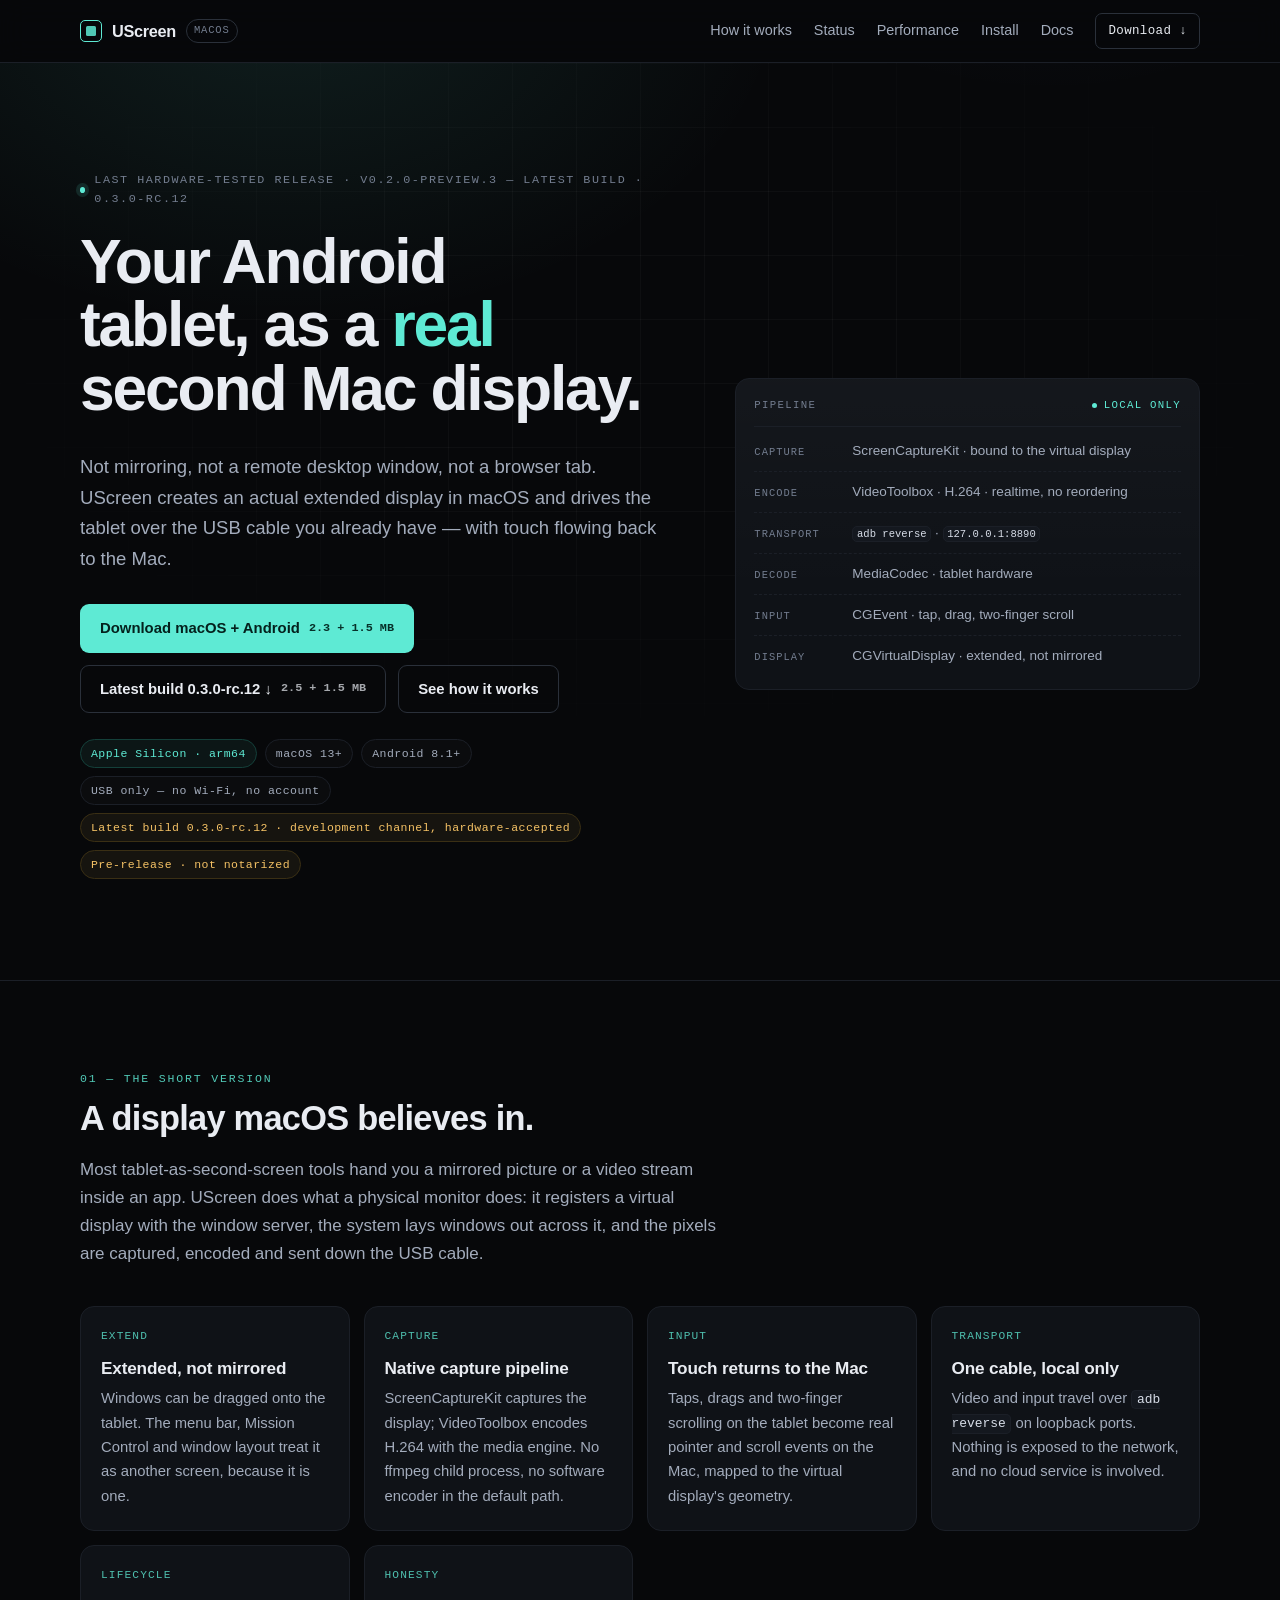
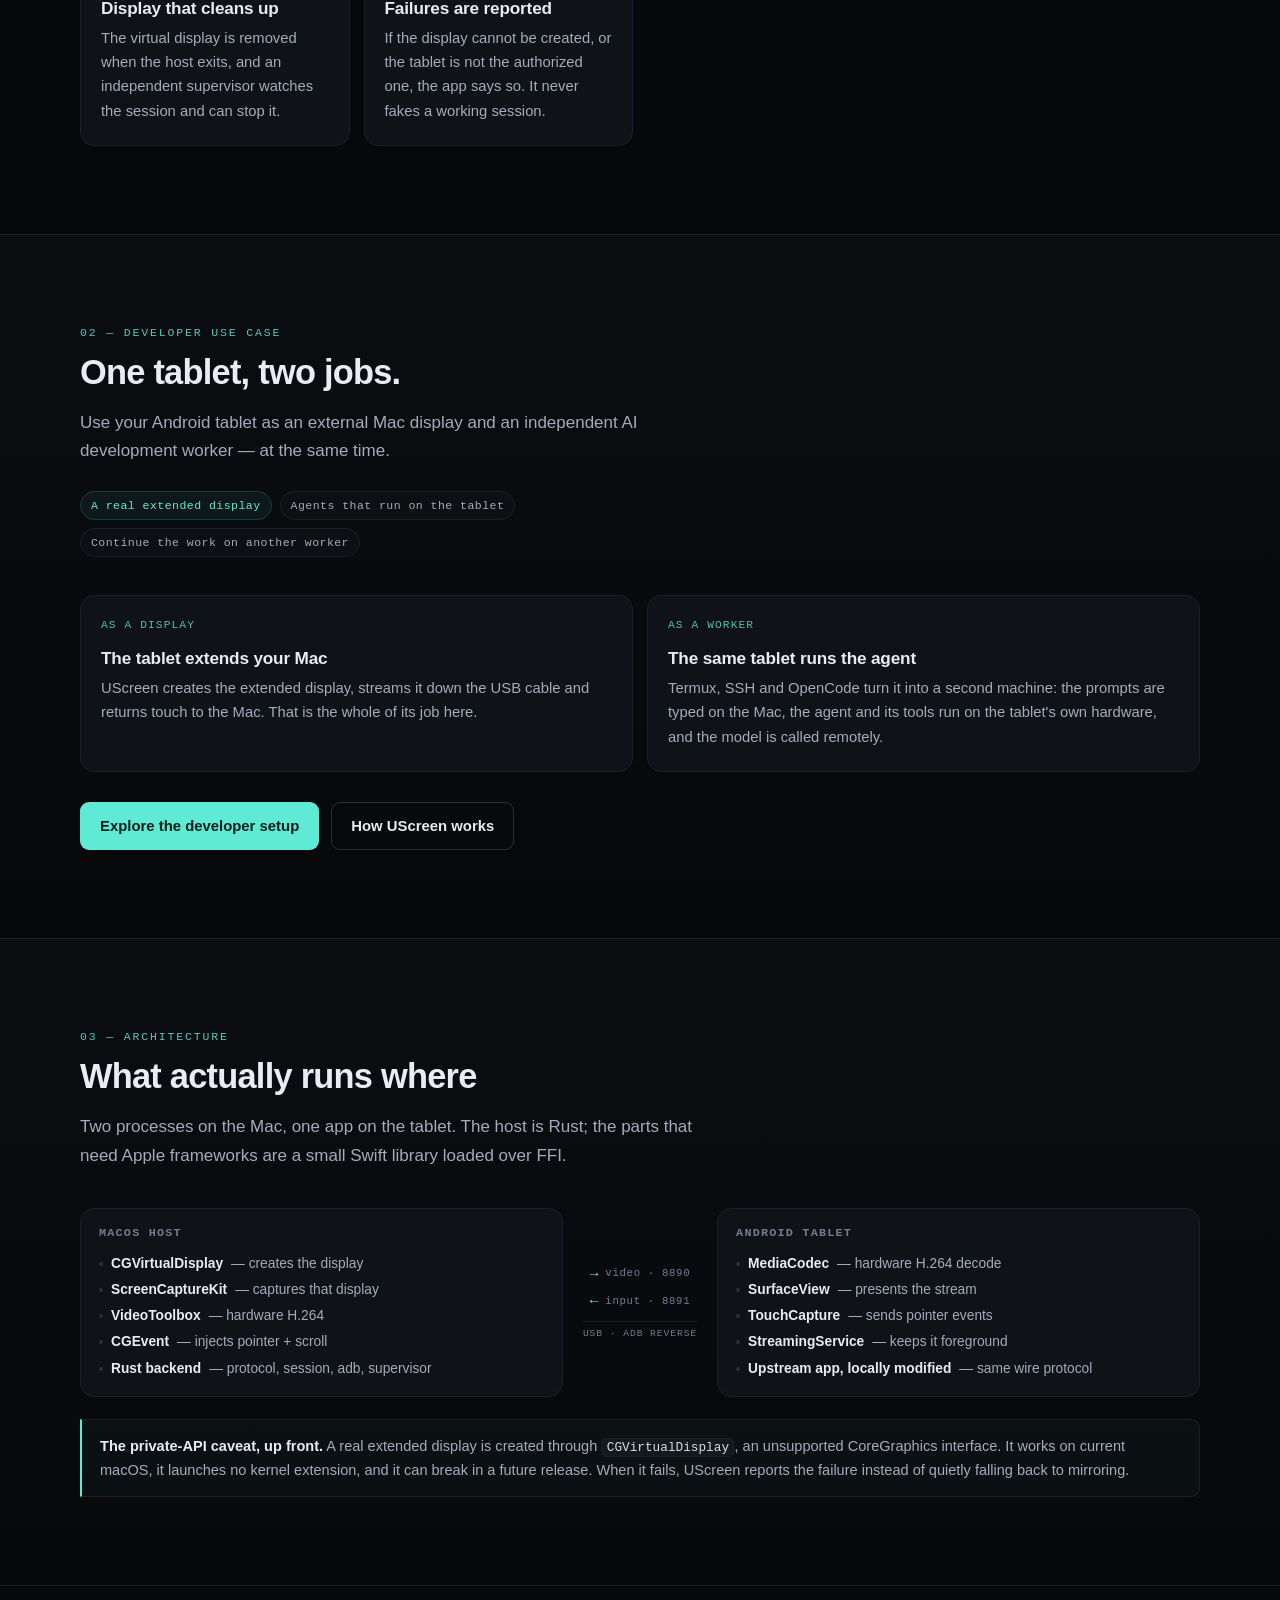
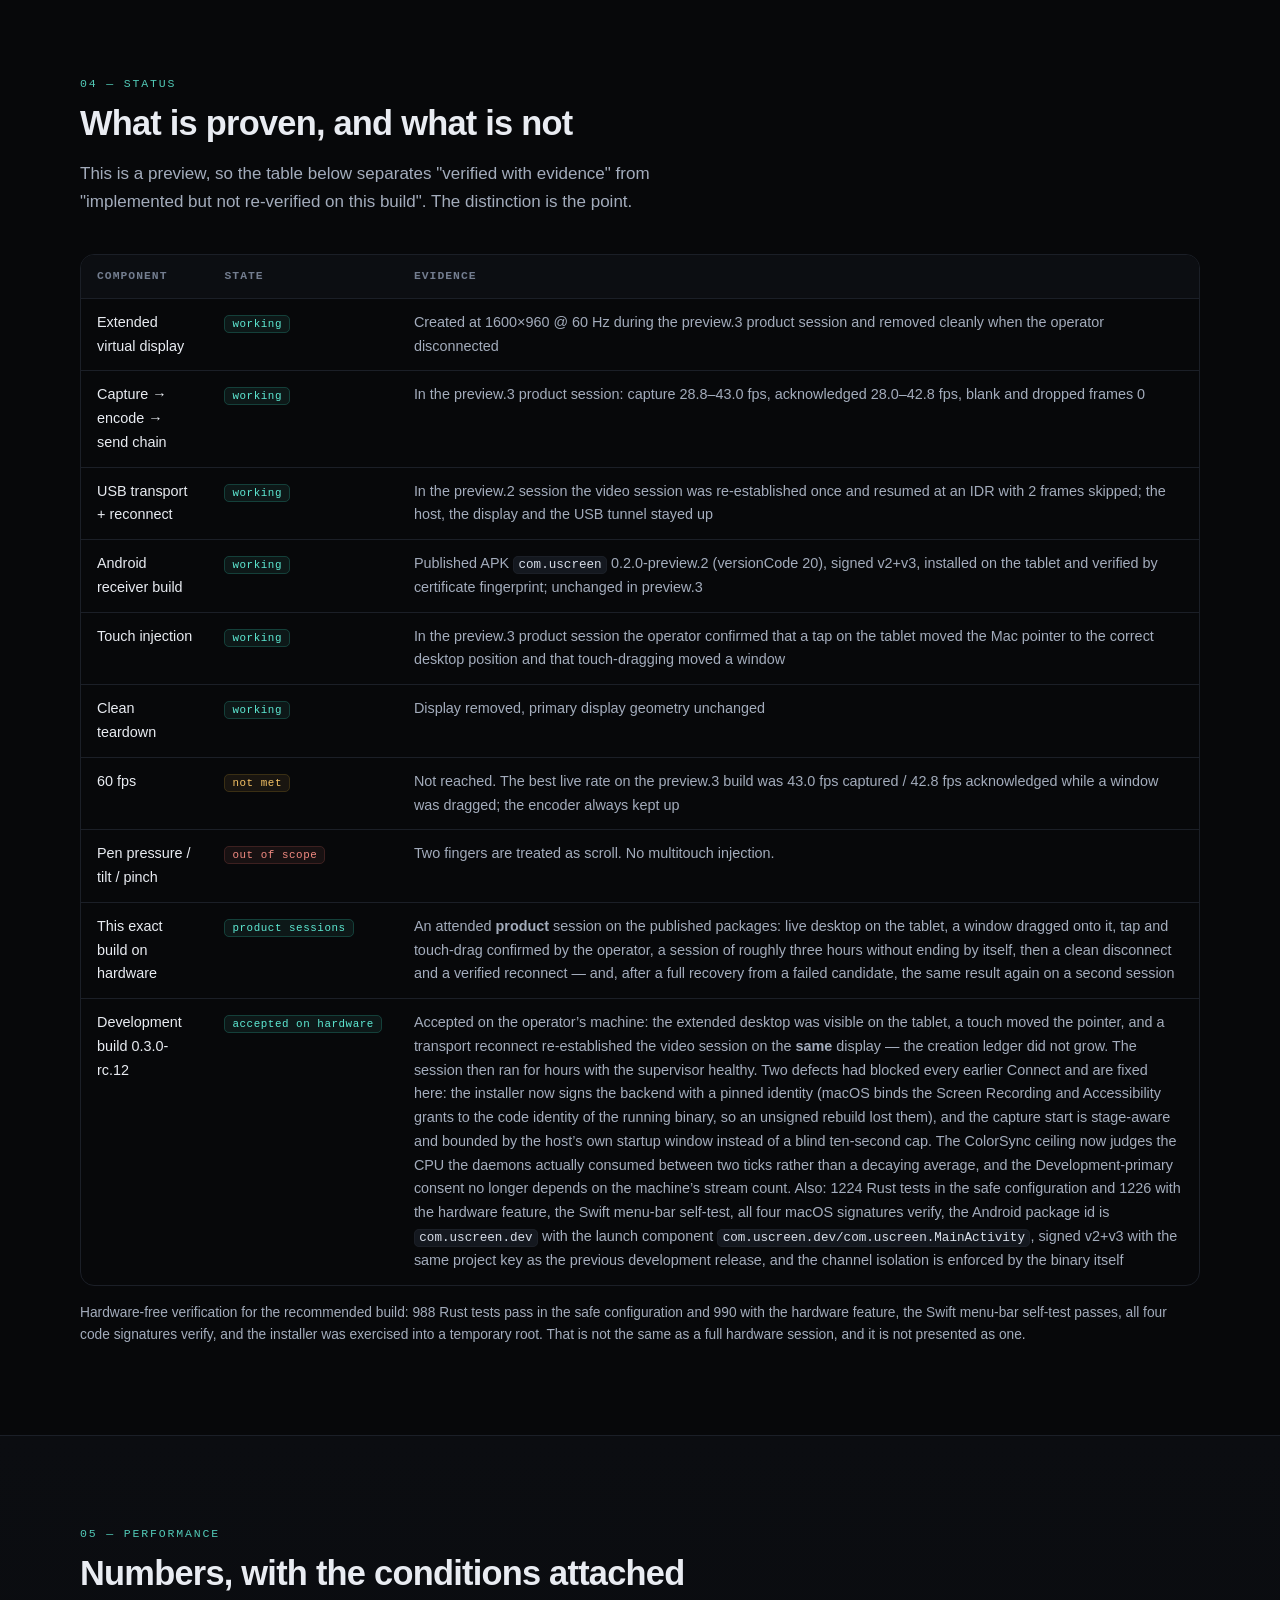
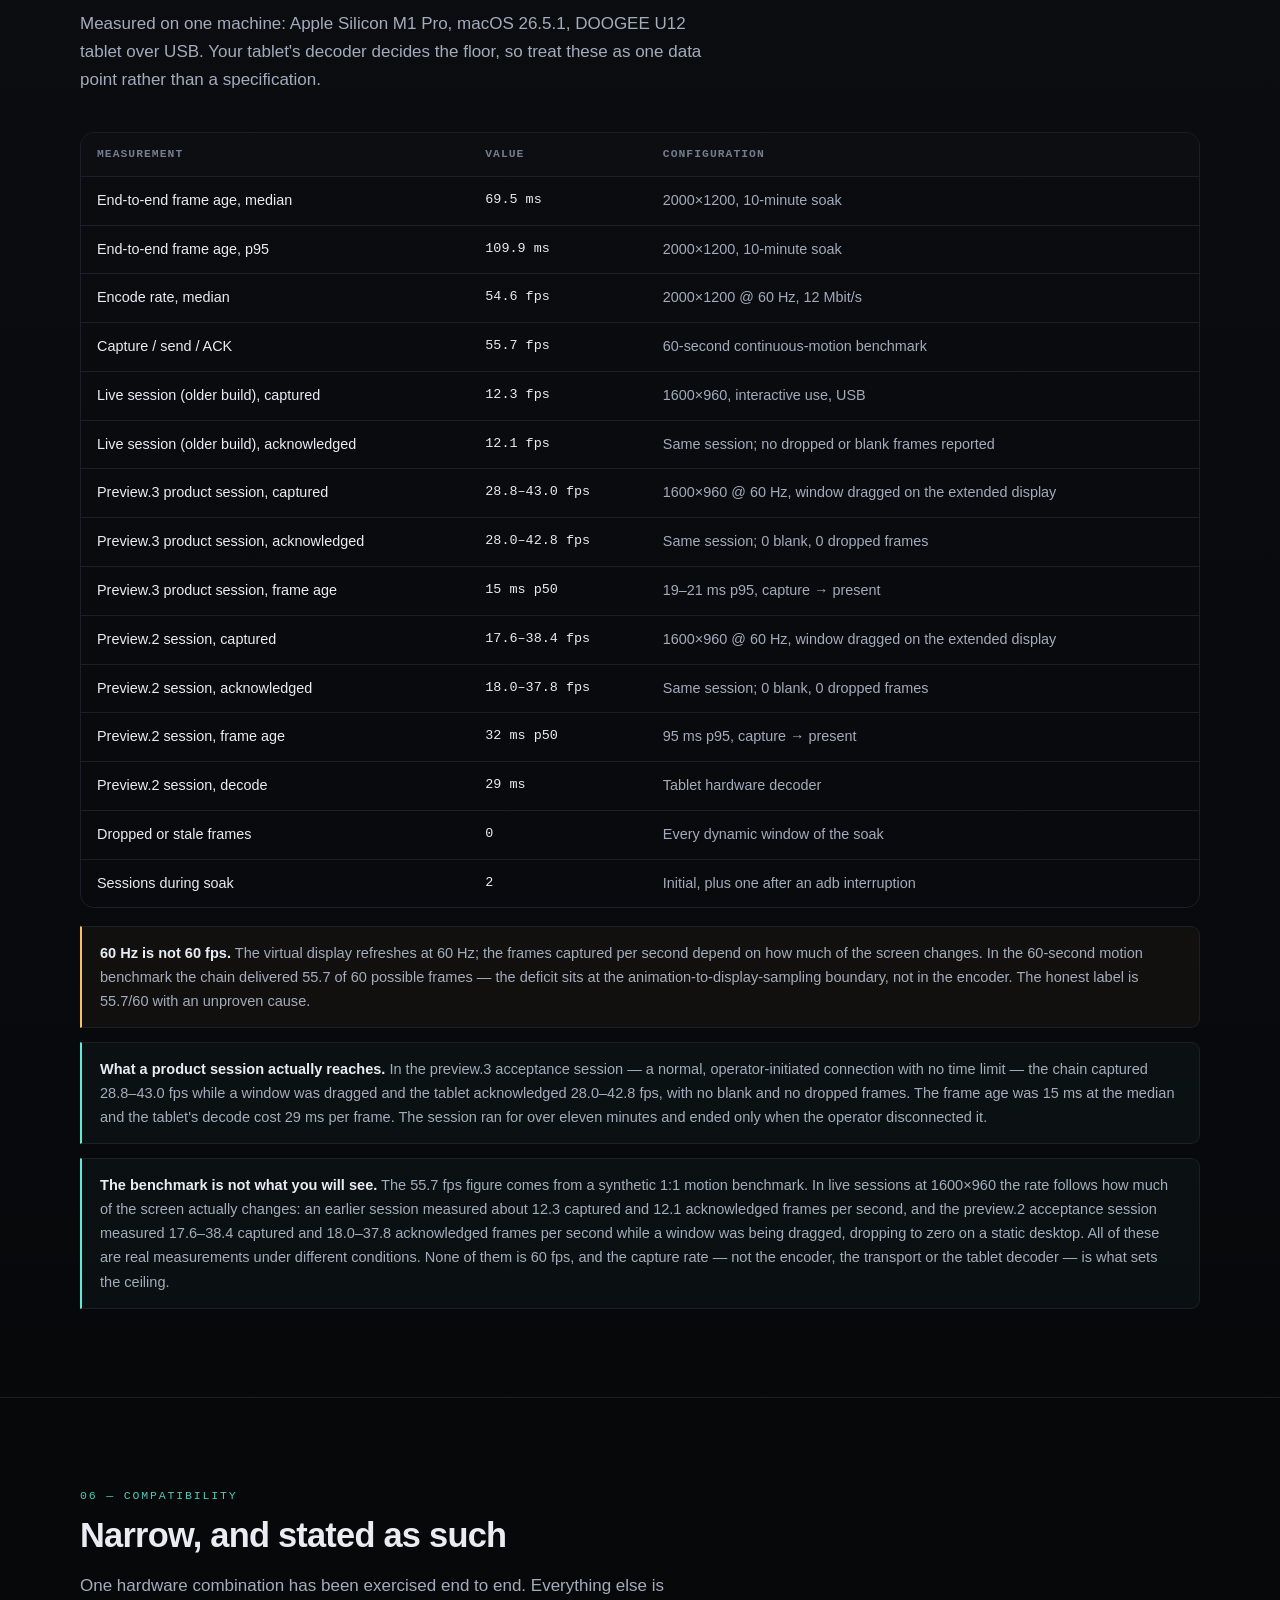
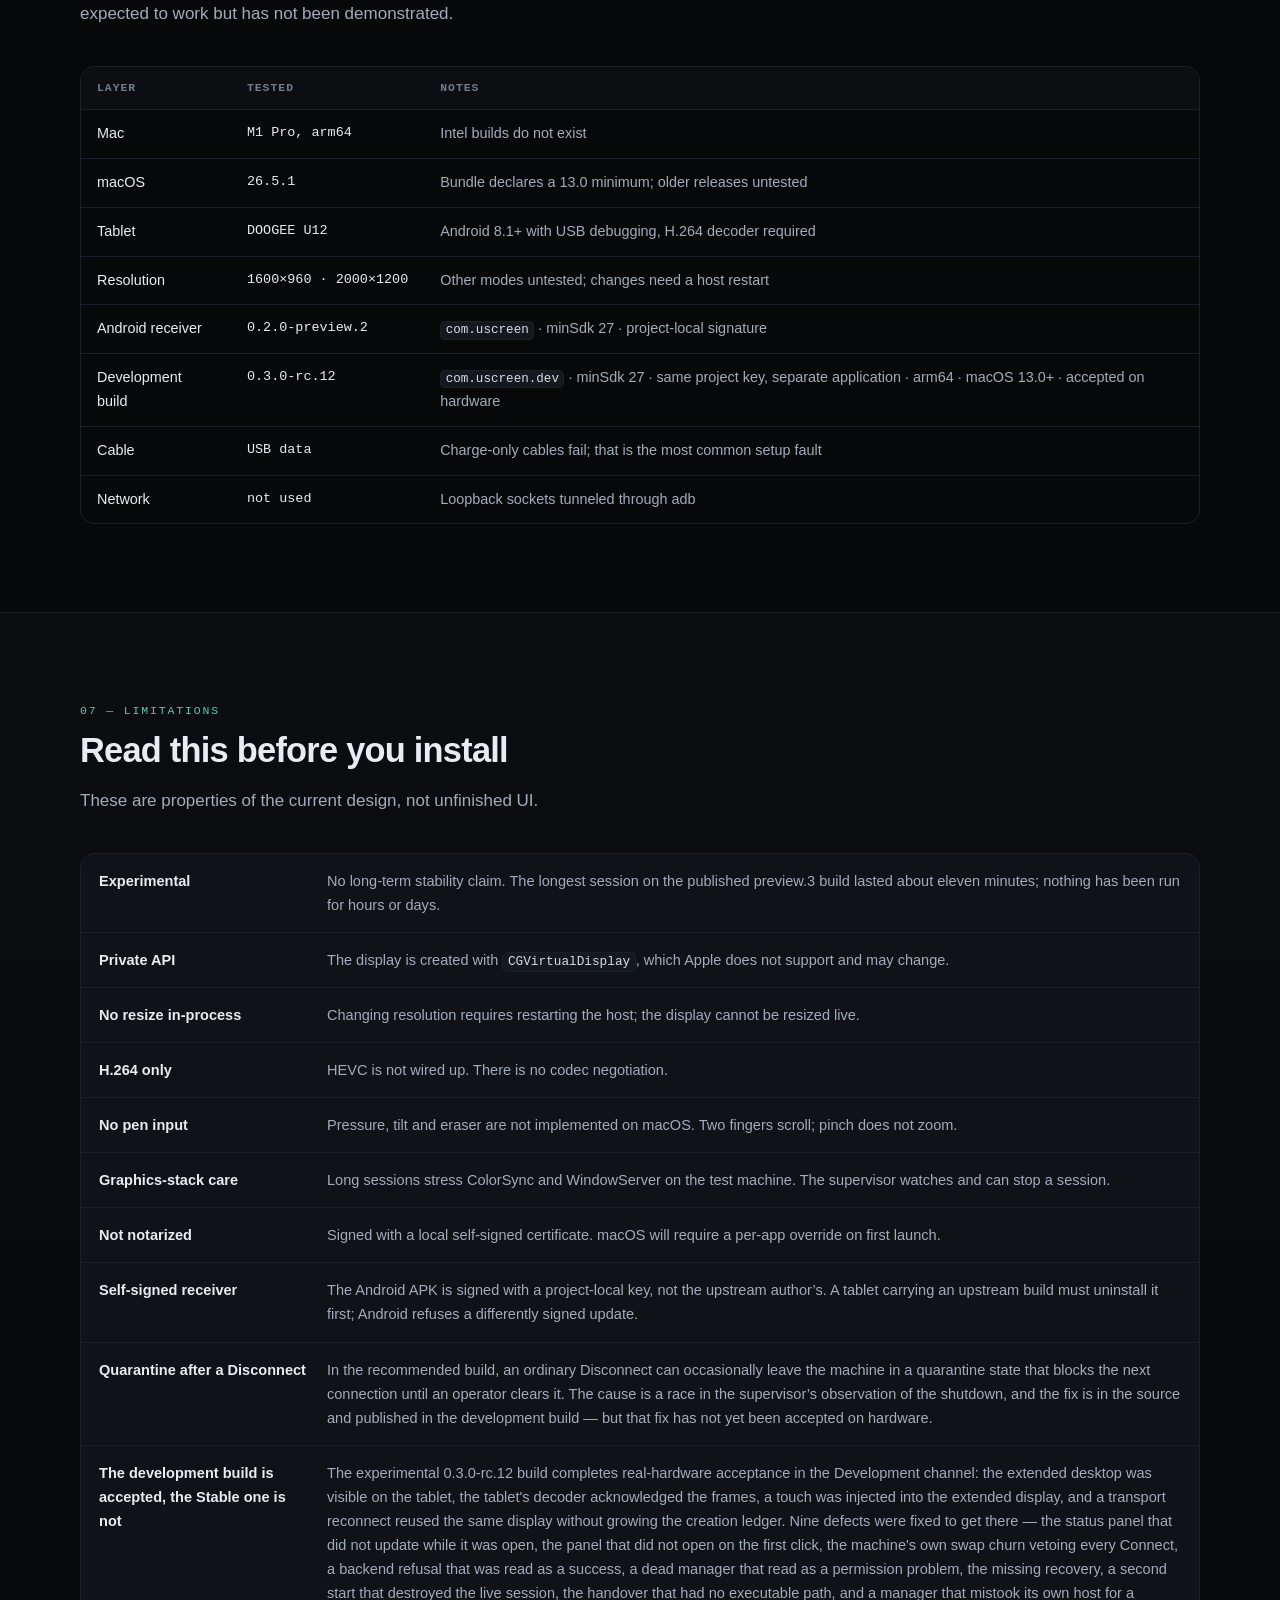
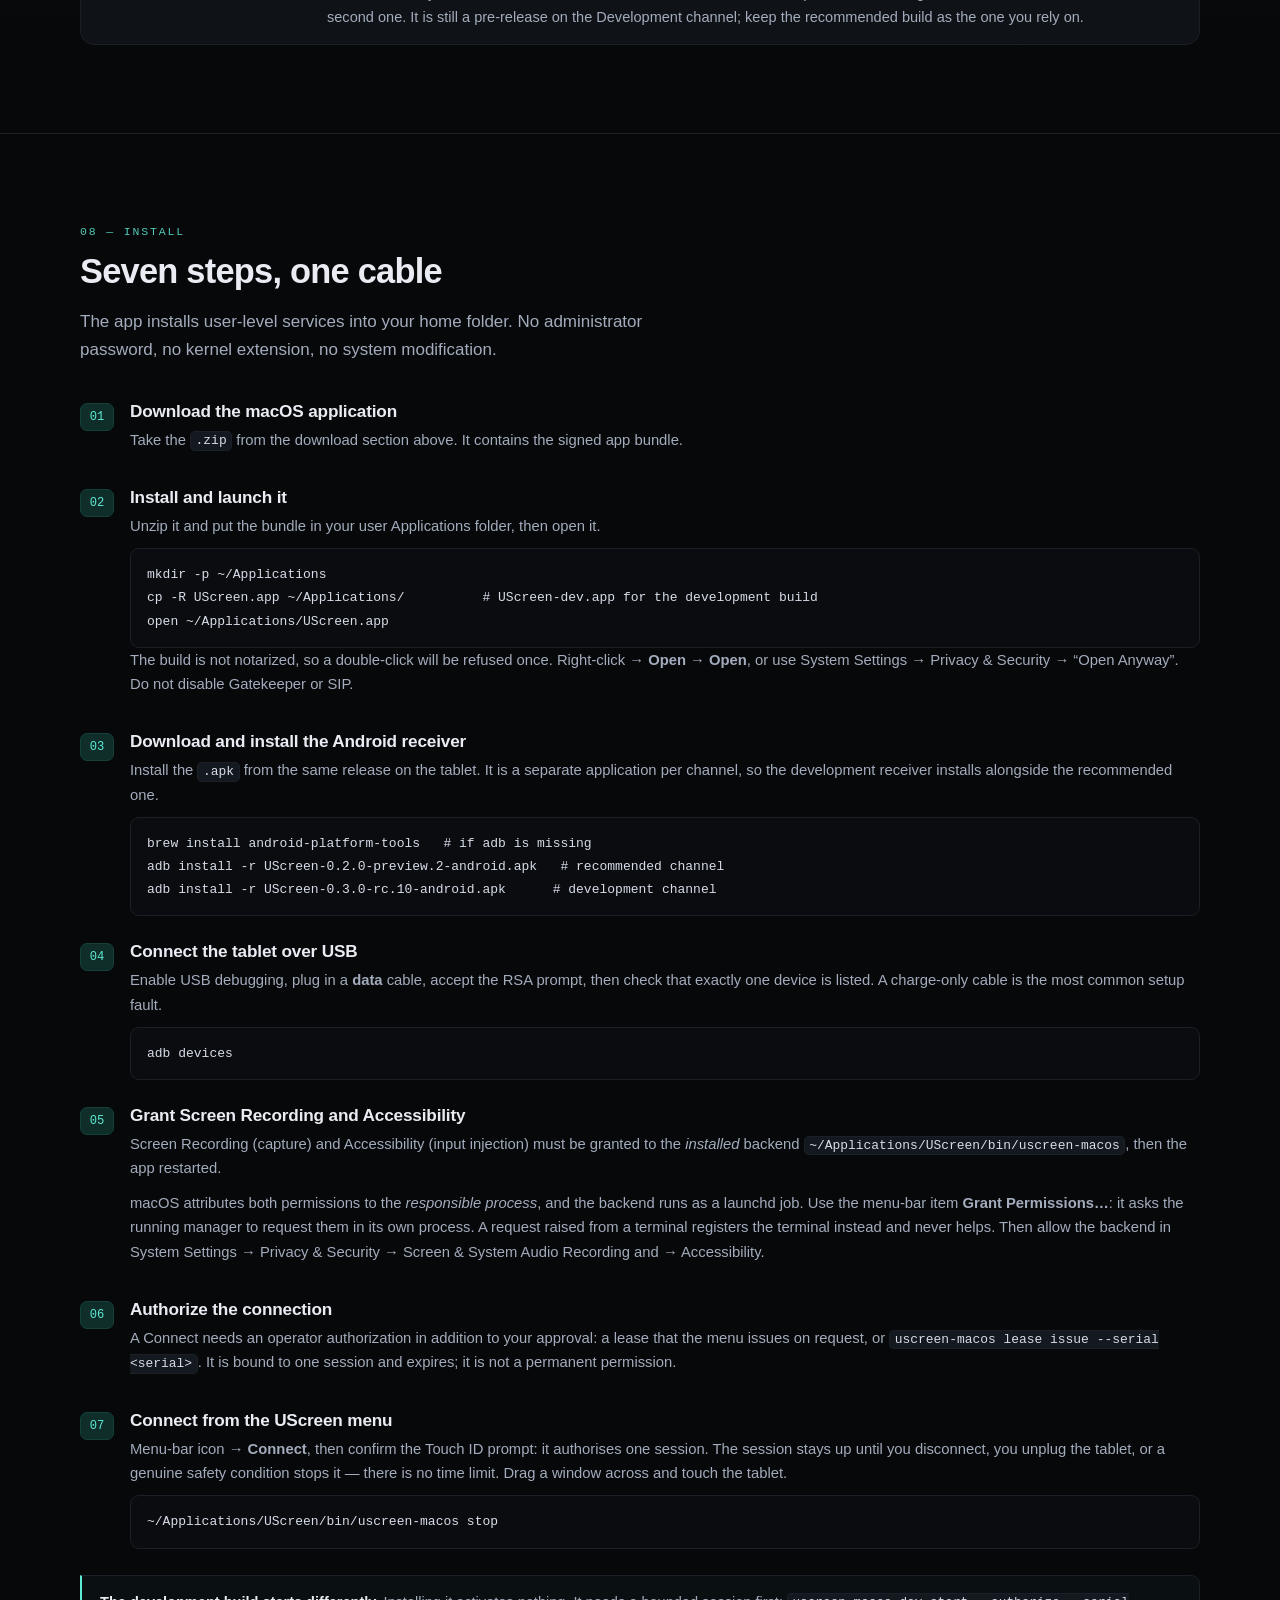
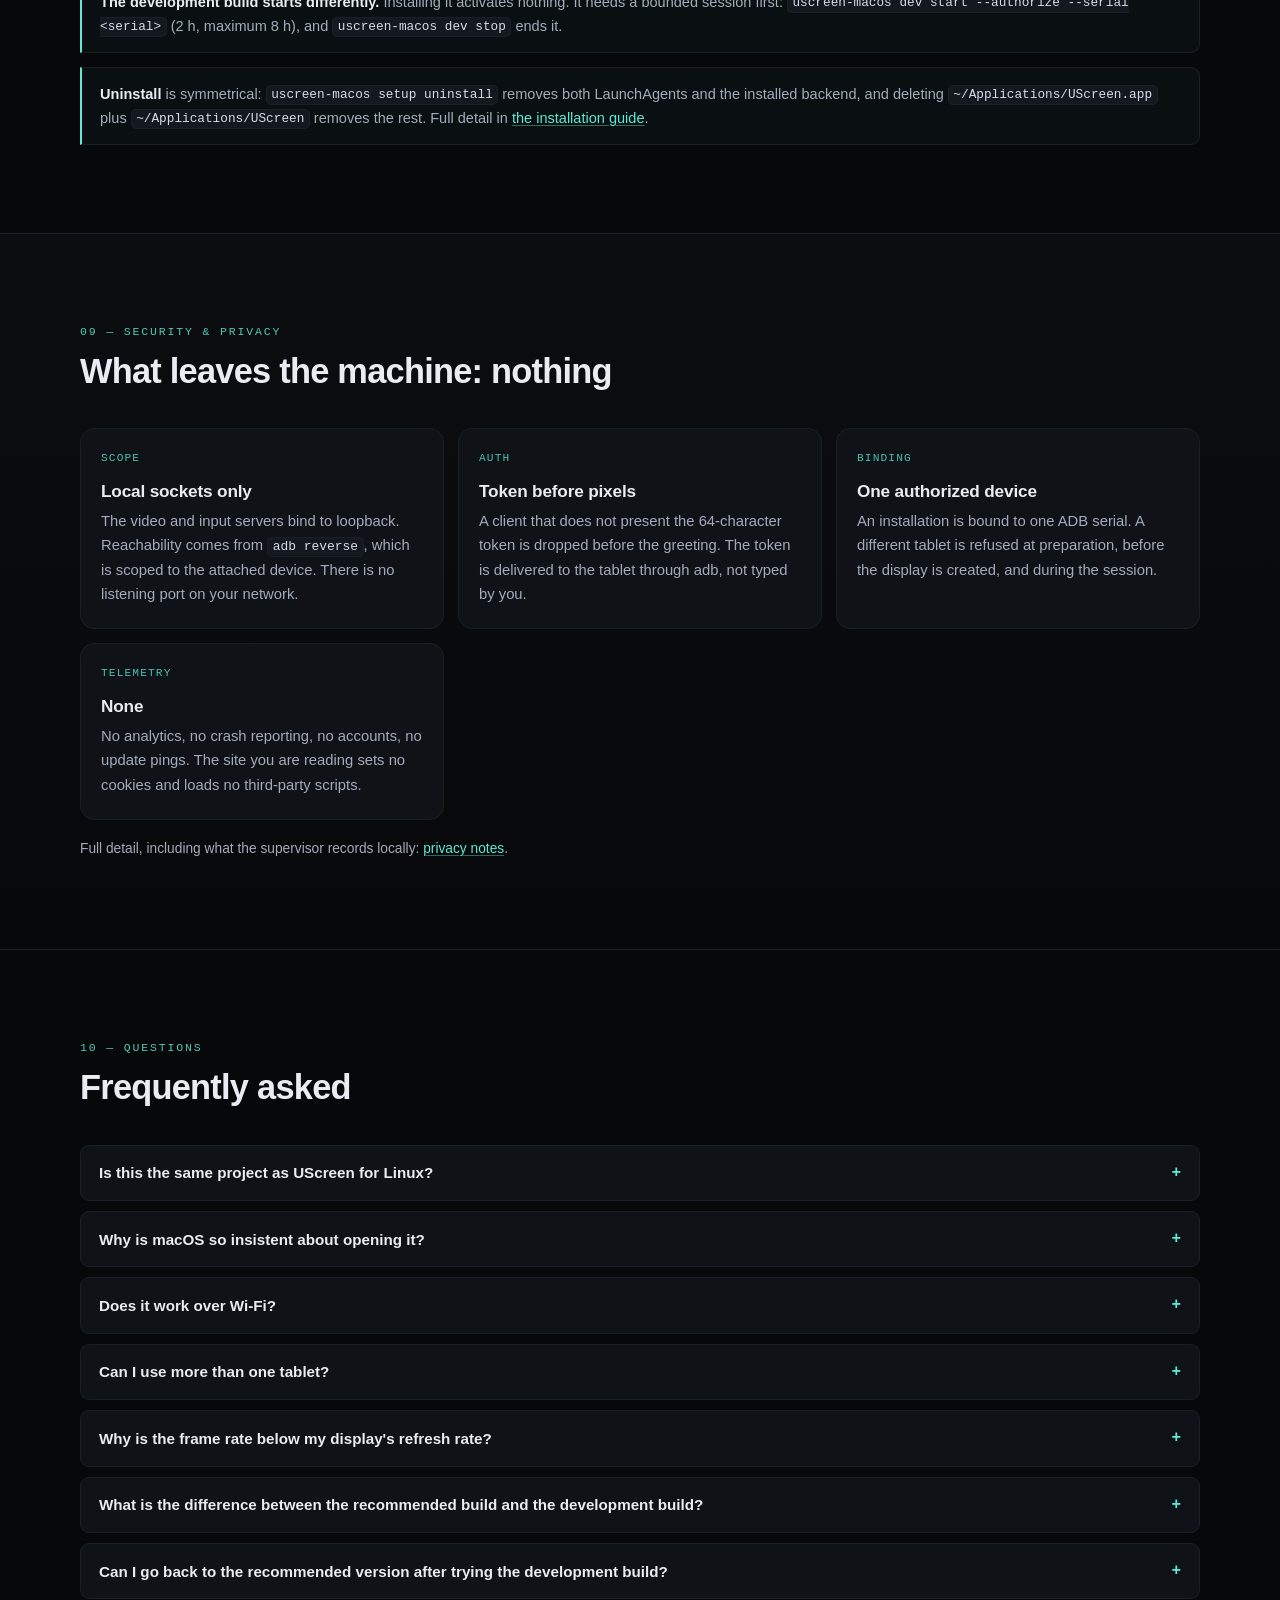
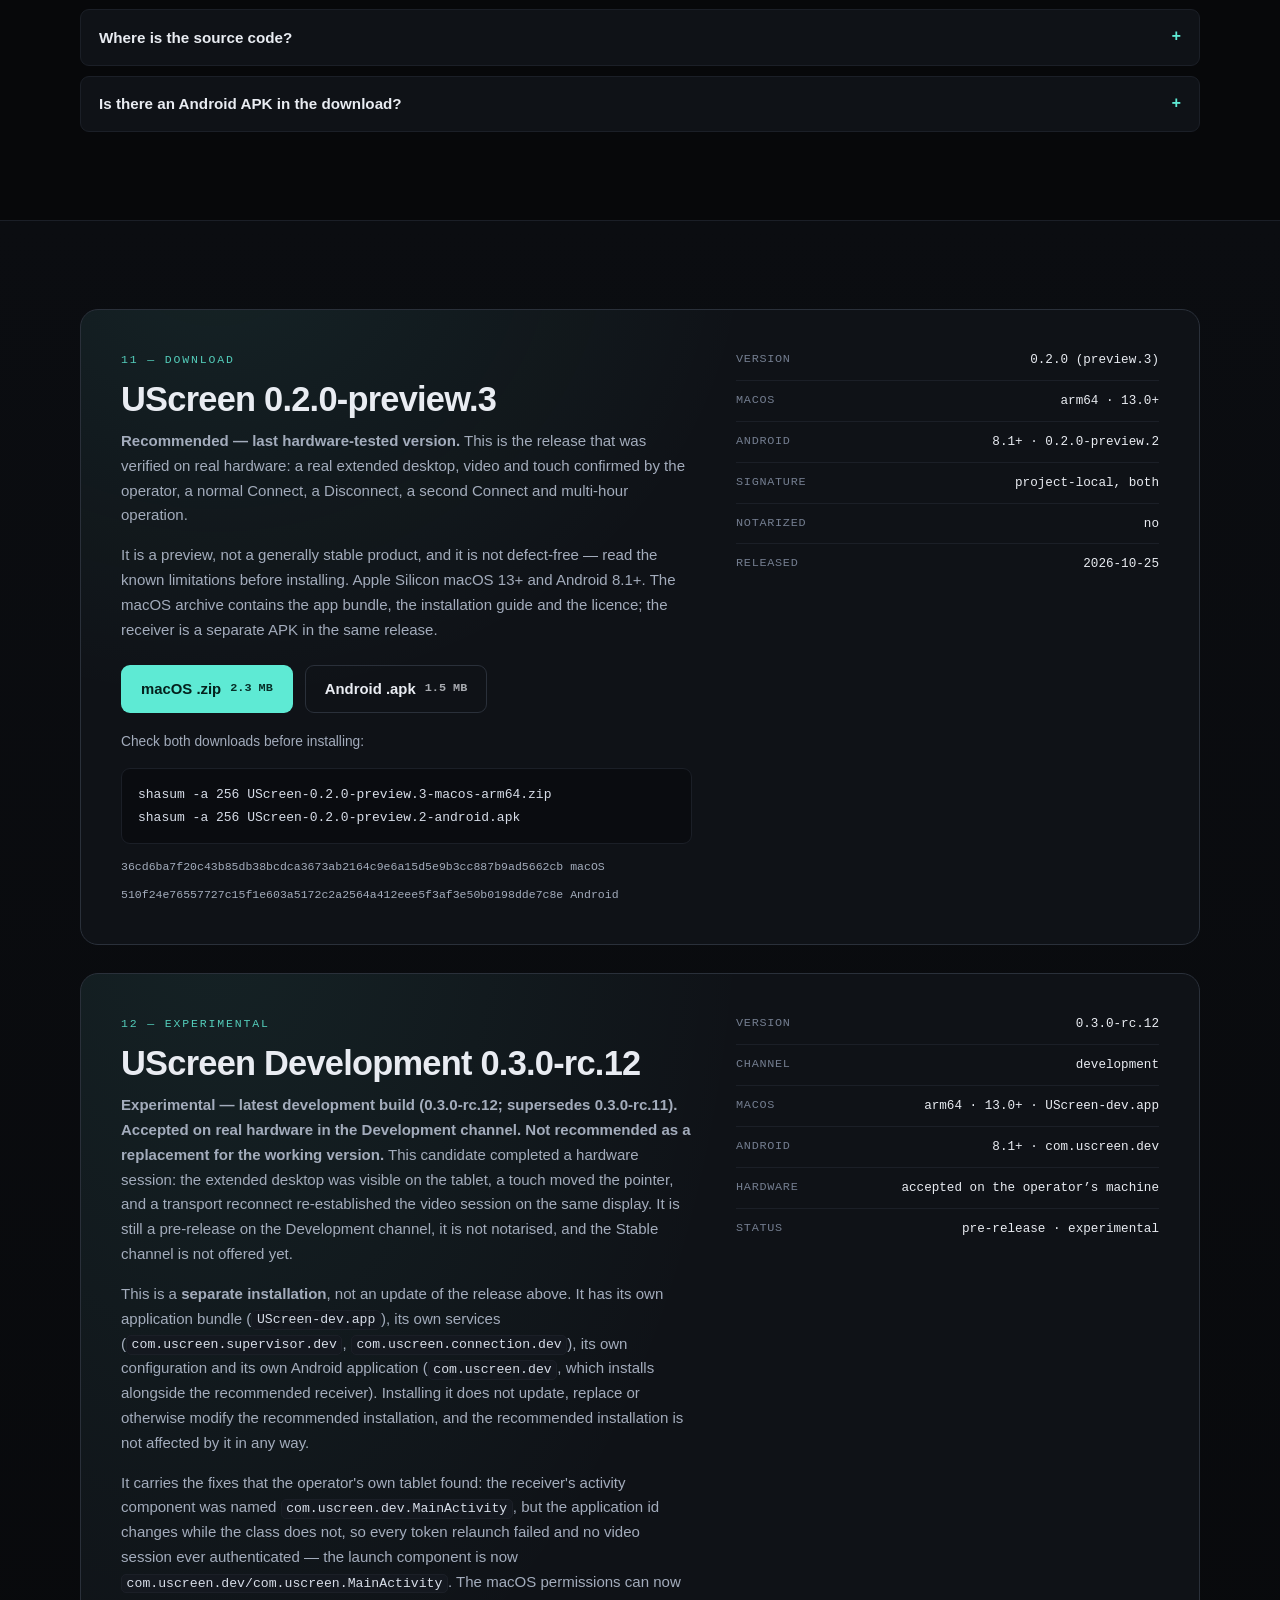
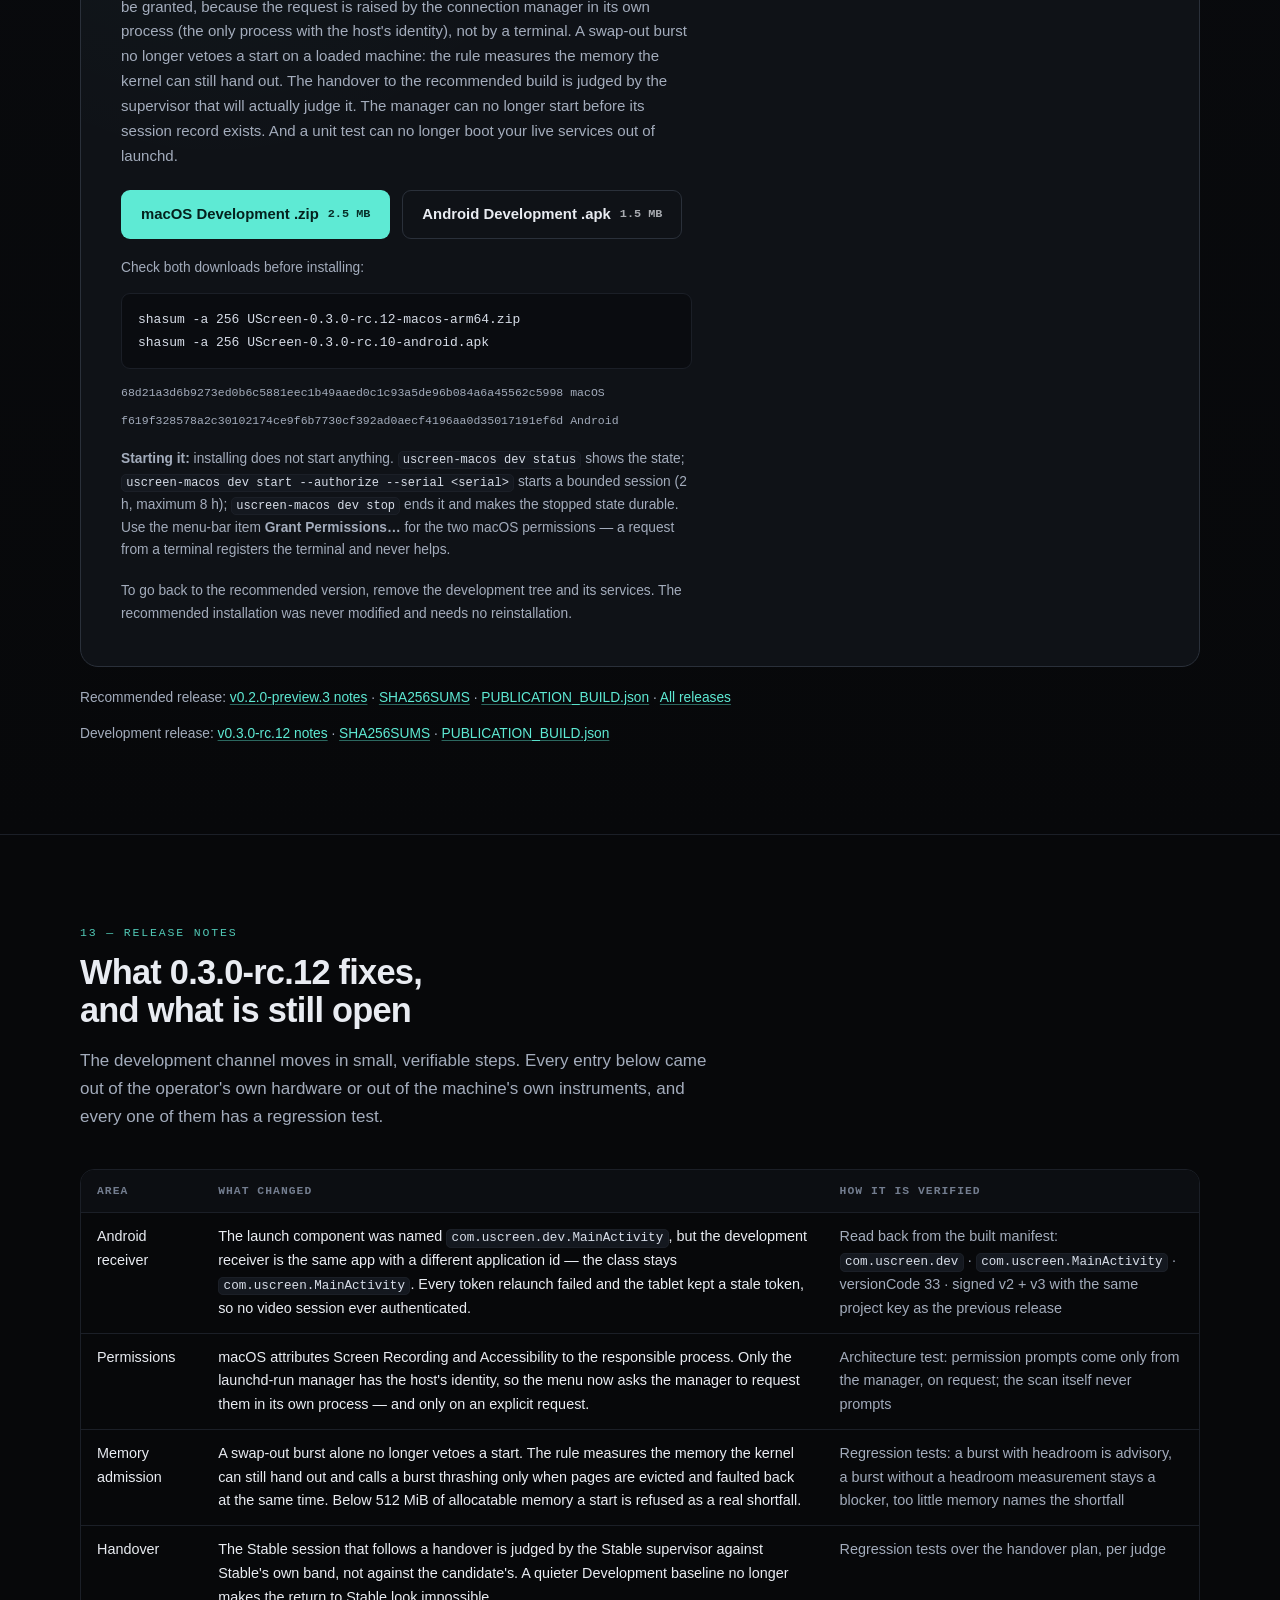
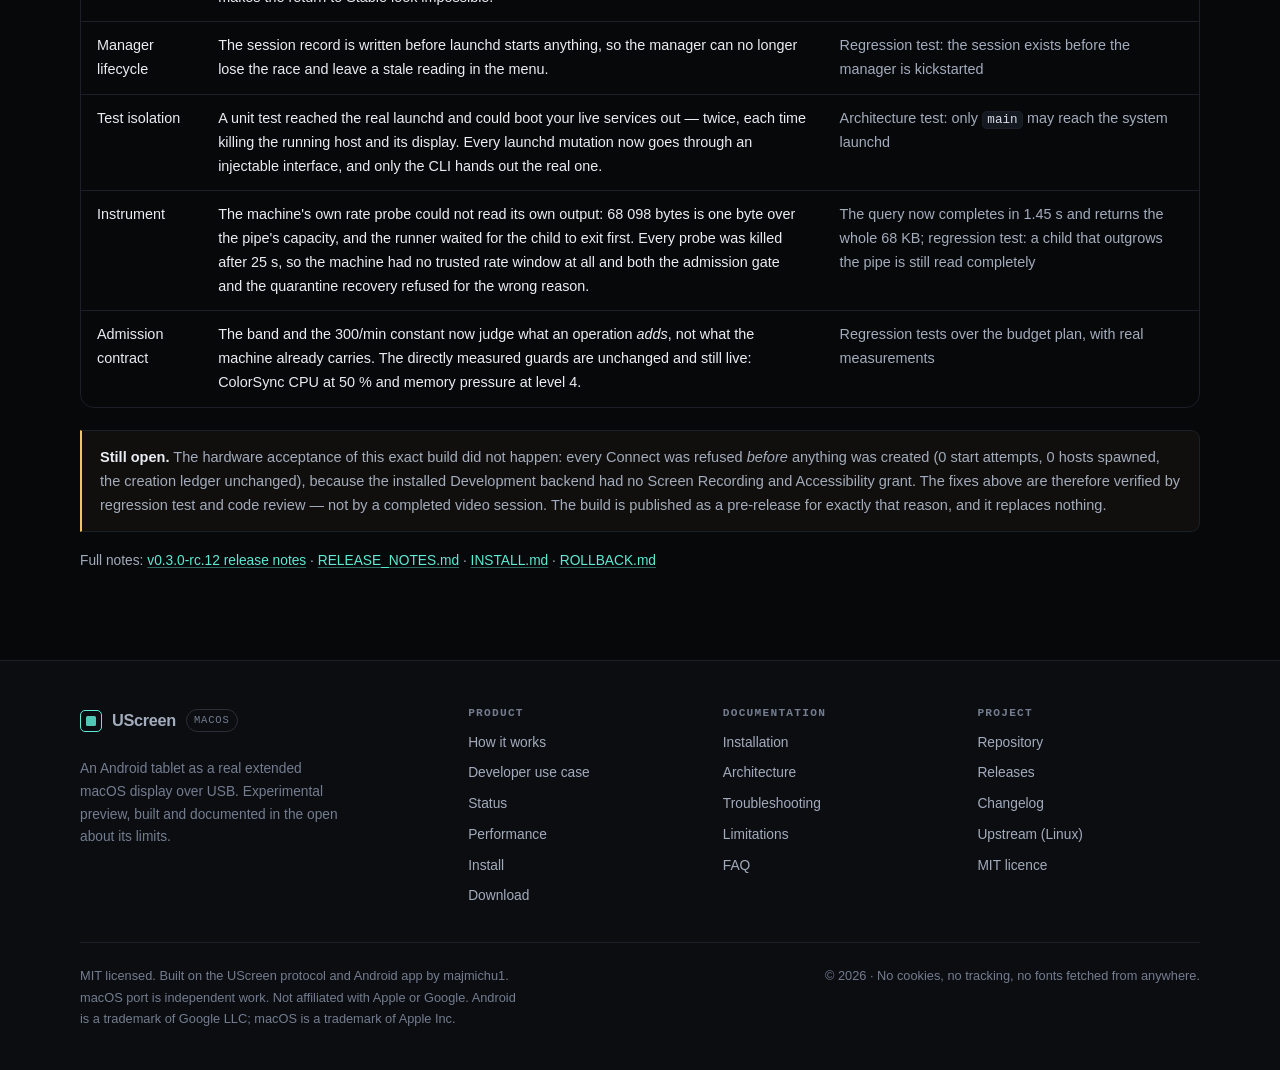
==== commit 9c8fc311: "Rewrite the developer use case as a use-case story The article explained the setup well and sold it " ====
--- a/site/index.html
+++ b/site/index.html
@@ -157,30 +157,30 @@
     <div class="wrap">
       <div class="section-head">
         <span class="section-index">02 — Developer use case</span>
-        <h2 id="use-case-h">More than a second screen.</h2>
-        <p>Use your Android tablet as an external Mac display and an independent AI development worker.</p>
+        <h2 id="use-case-h">One tablet, two jobs.</h2>
+        <p>Use your Android tablet as an external Mac display and an independent AI
+           development worker &mdash; at the same time.</p>
+        <ul class="chips">
+          <li class="chip is-accent">A real extended display</li>
+          <li class="chip">Agents that run on the tablet</li>
+          <li class="chip">Continue the work on another worker</li>
+        </ul>
       </div>
       <div class="grid grid-2">
         <article class="card">
-          <span class="ico">DISPLAY — USCREEN</span>
-          <h3>The tablet shows your macOS desktop</h3>
-          <p>UScreen creates the extended display, sends the picture down the USB
-             cable and returns touch to the Mac. That is the whole of its job here.</p>
+          <span class="ico">AS A DISPLAY</span>
+          <h3>The tablet extends your Mac</h3>
+          <p>UScreen creates the extended display, streams it down the USB cable
+             and returns touch to the Mac. That is the whole of its job here.</p>
         </article>
         <article class="card">
-          <span class="ico">WORKER — TERMUX + SSH</span>
-          <h3>The same tablet runs the tools</h3>
-          <p>Termux, OpenSSH and OpenCode turn that tablet into an independent
-             worker: the prompts are typed on the Mac, the agent and its tools run
-             on the tablet's own hardware, and the model is called remotely.</p>
+          <span class="ico">AS A WORKER</span>
+          <h3>The same tablet runs the agent</h3>
+          <p>Termux, SSH and OpenCode turn it into a second machine: the prompts
+             are typed on the Mac, the agent and its tools run on the tablet's
+             own hardware, and the model is called remotely.</p>
         </article>
       </div>
-      <p class="muted" style="font-size:.94rem; margin-top:18px; max-width:66ch">
-        With UScreen, Termux and SSH, a tablet can display your macOS workspace
-        while running development tools on its own hardware. UScreen itself does
-        not run models, distribute agents or synchronize files &mdash; those parts
-        are separate tools, and the article says which is which.
-      </p>
       <div class="cta-row">
         <a class="btn btn-primary" href="use-cases/android-tablet-ai-development-worker/">
           Explore the developer setup
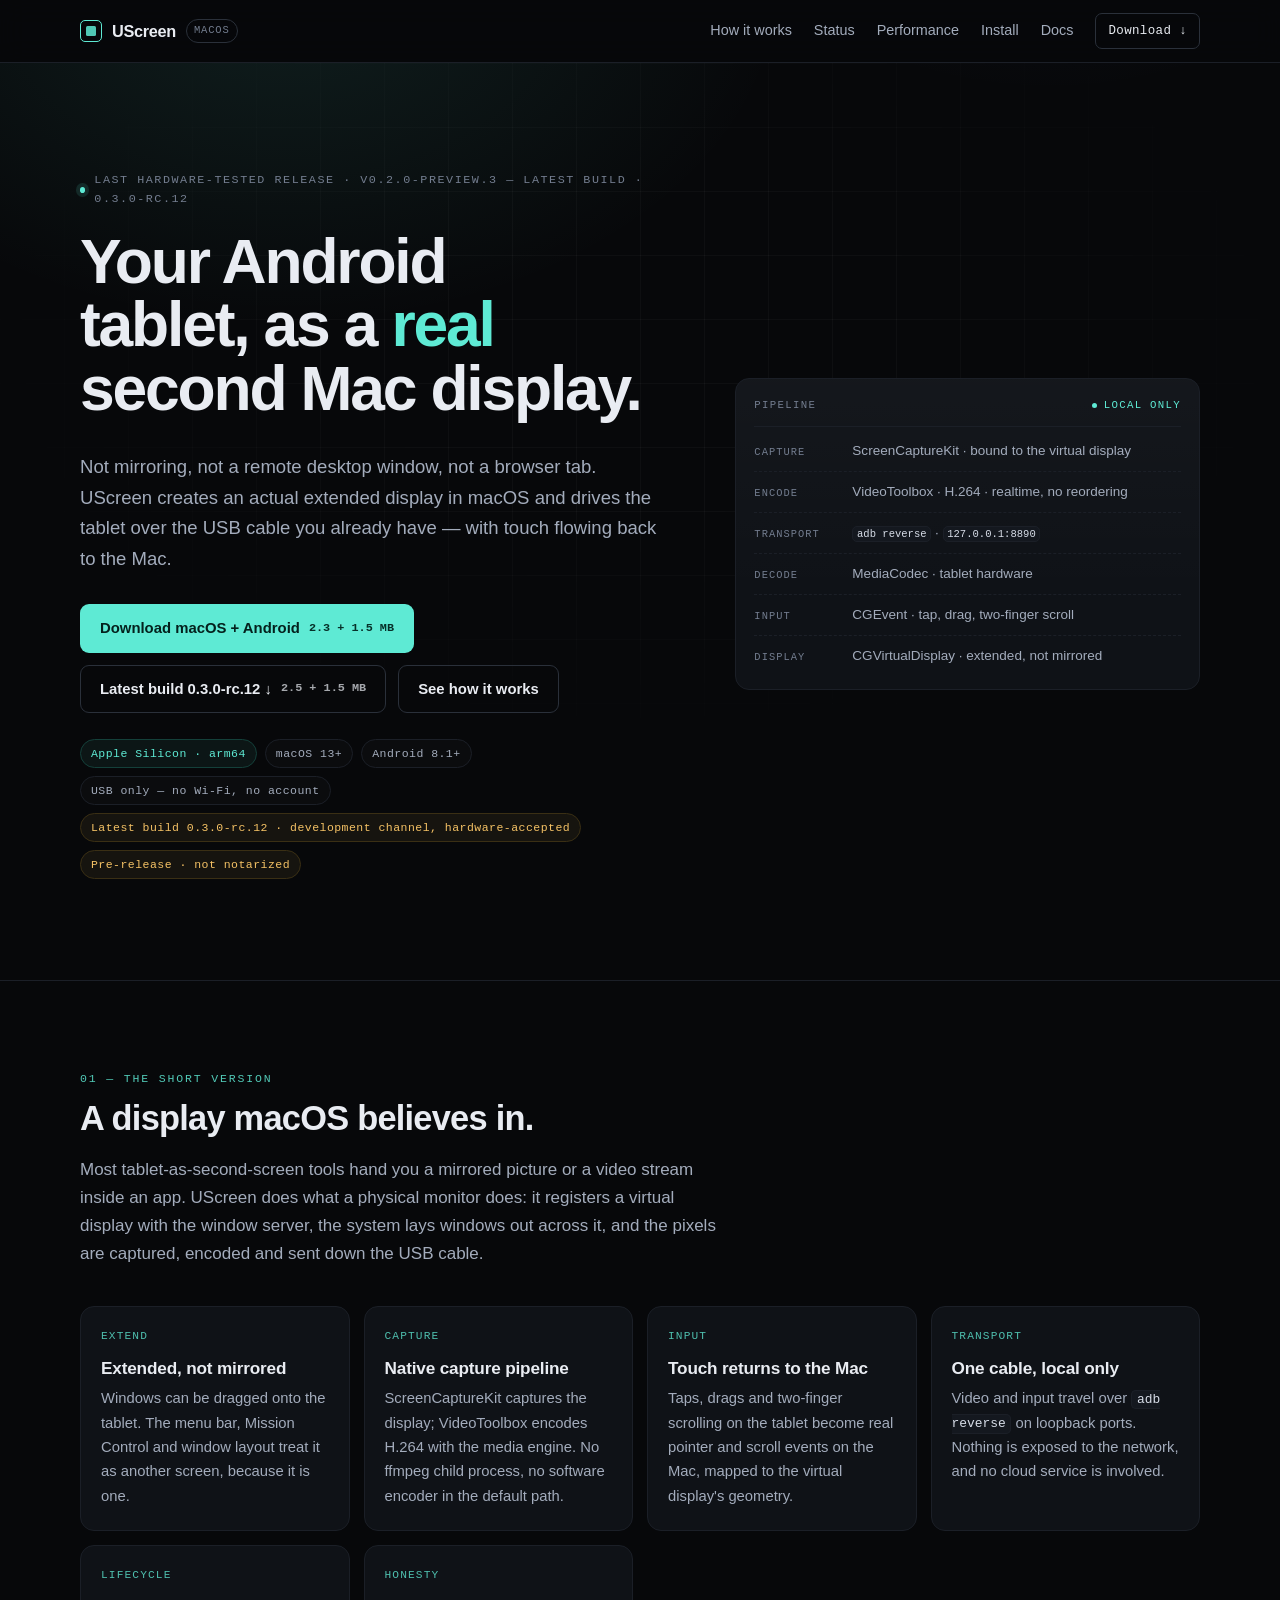
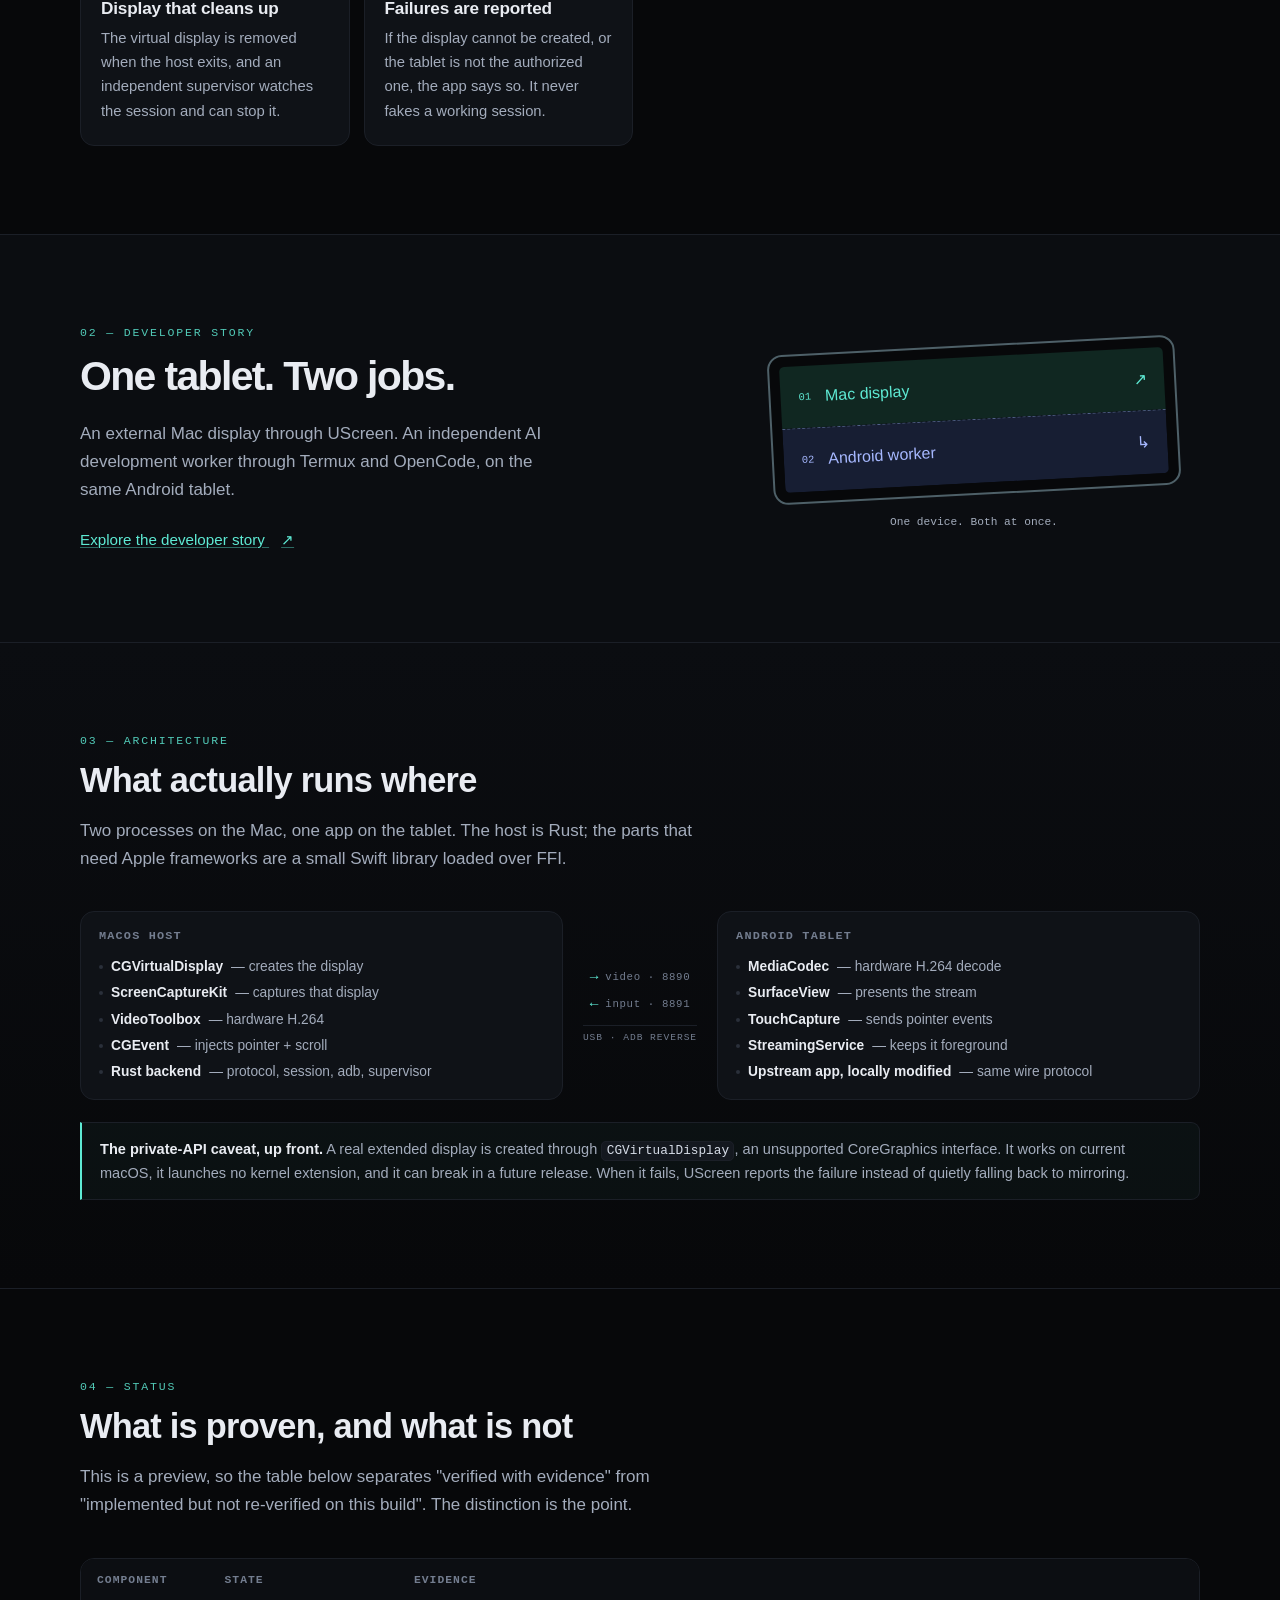
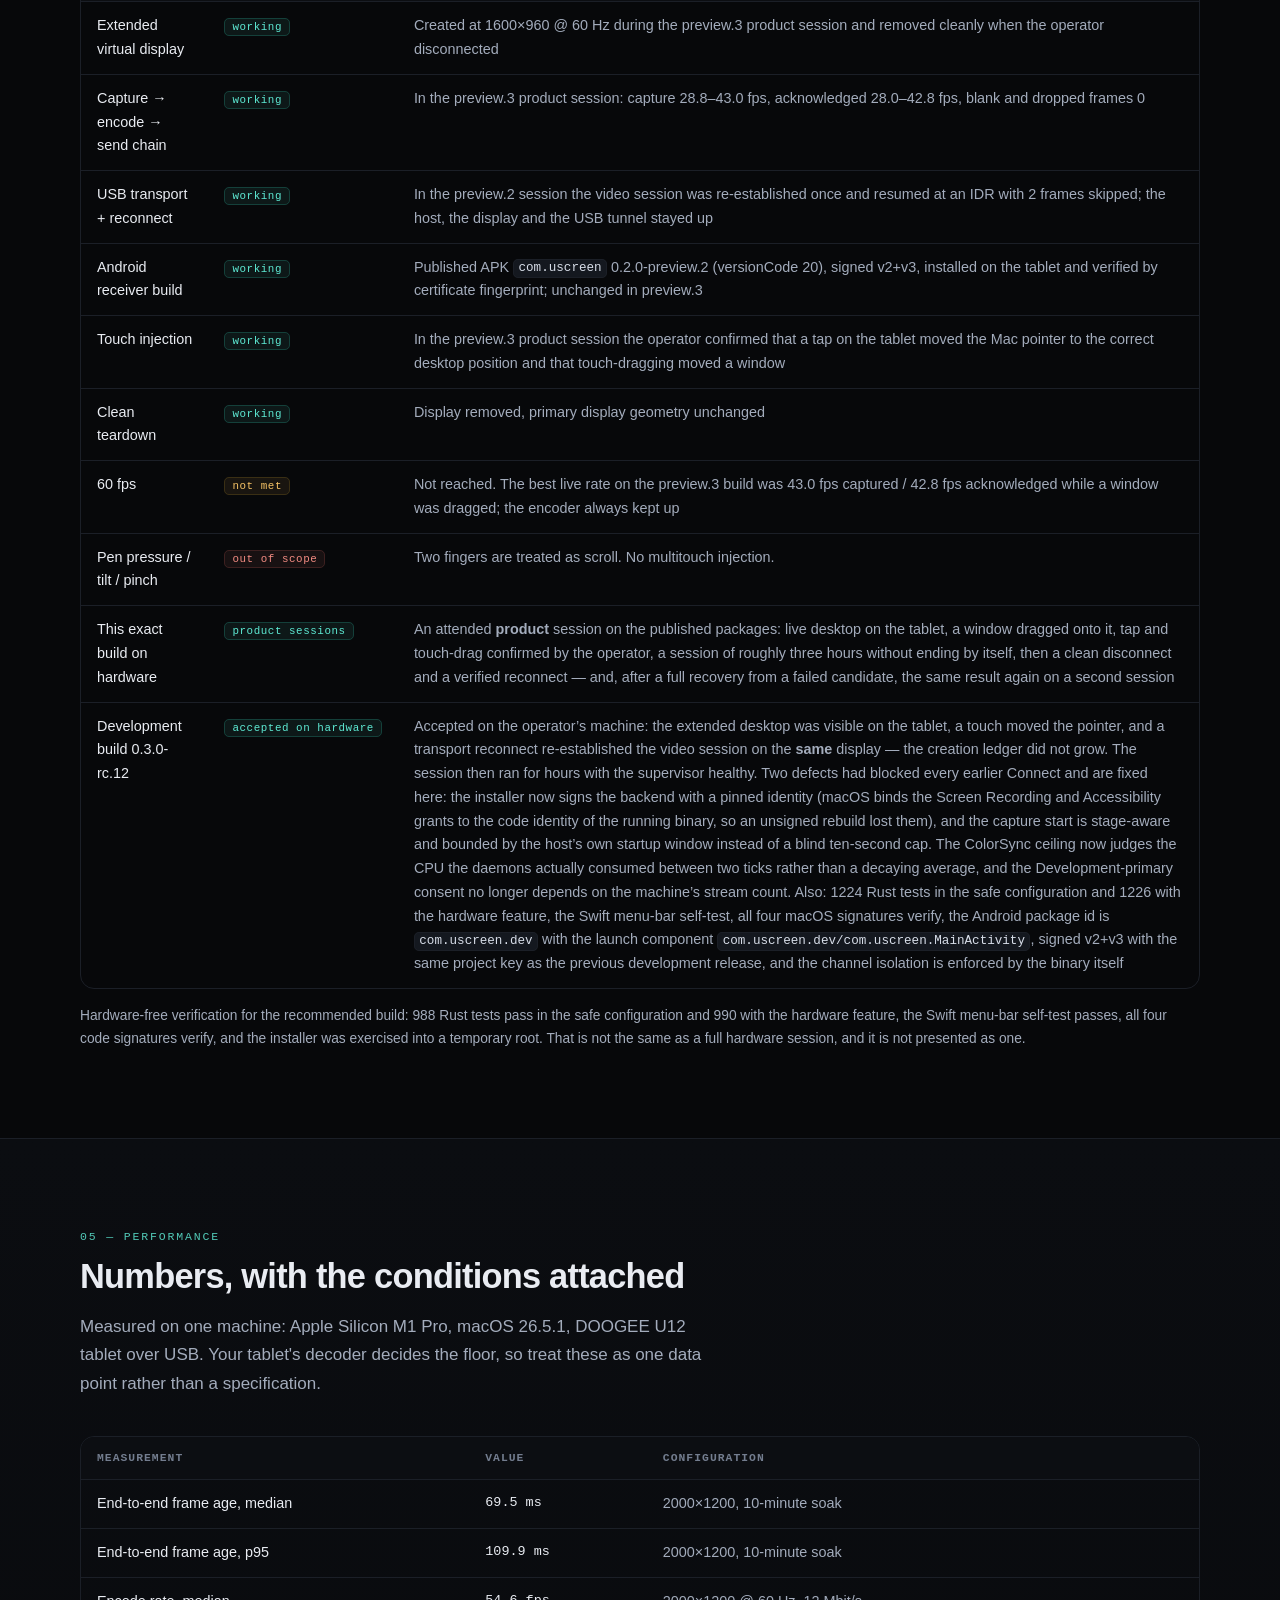
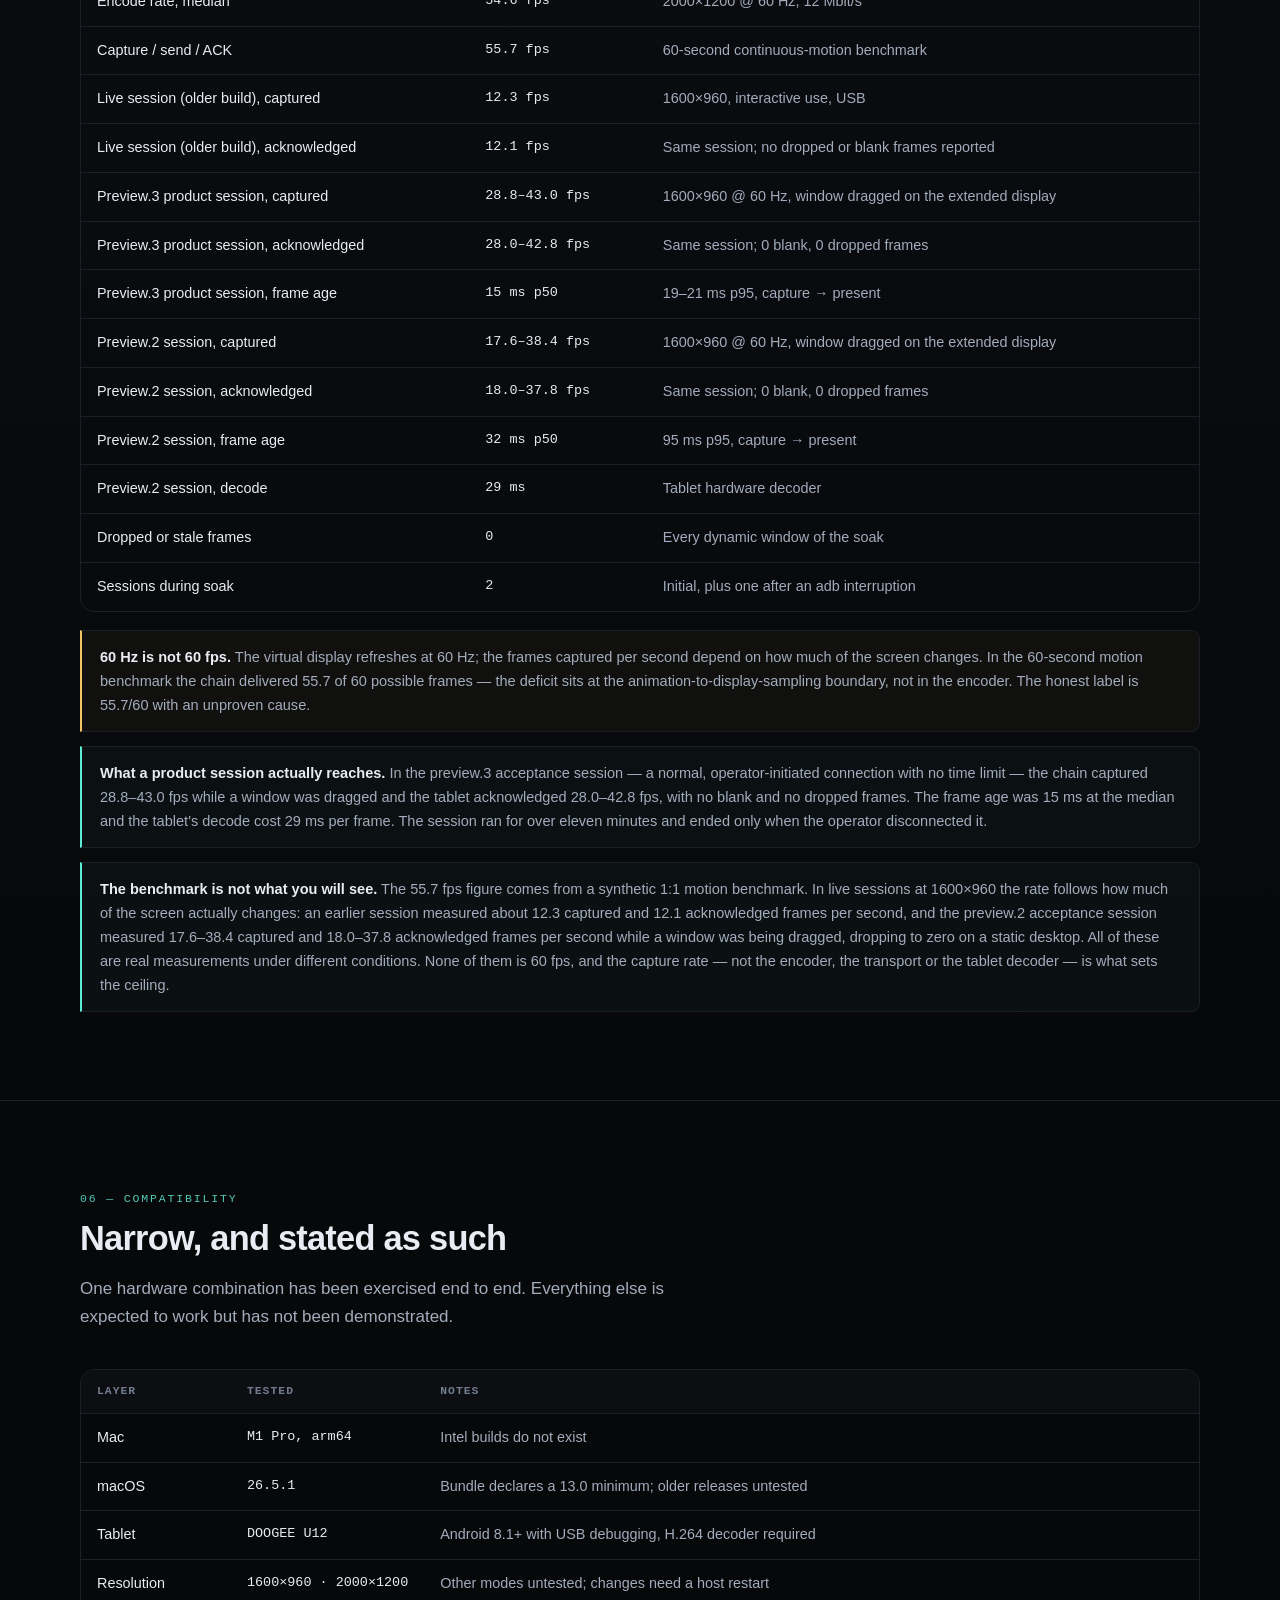
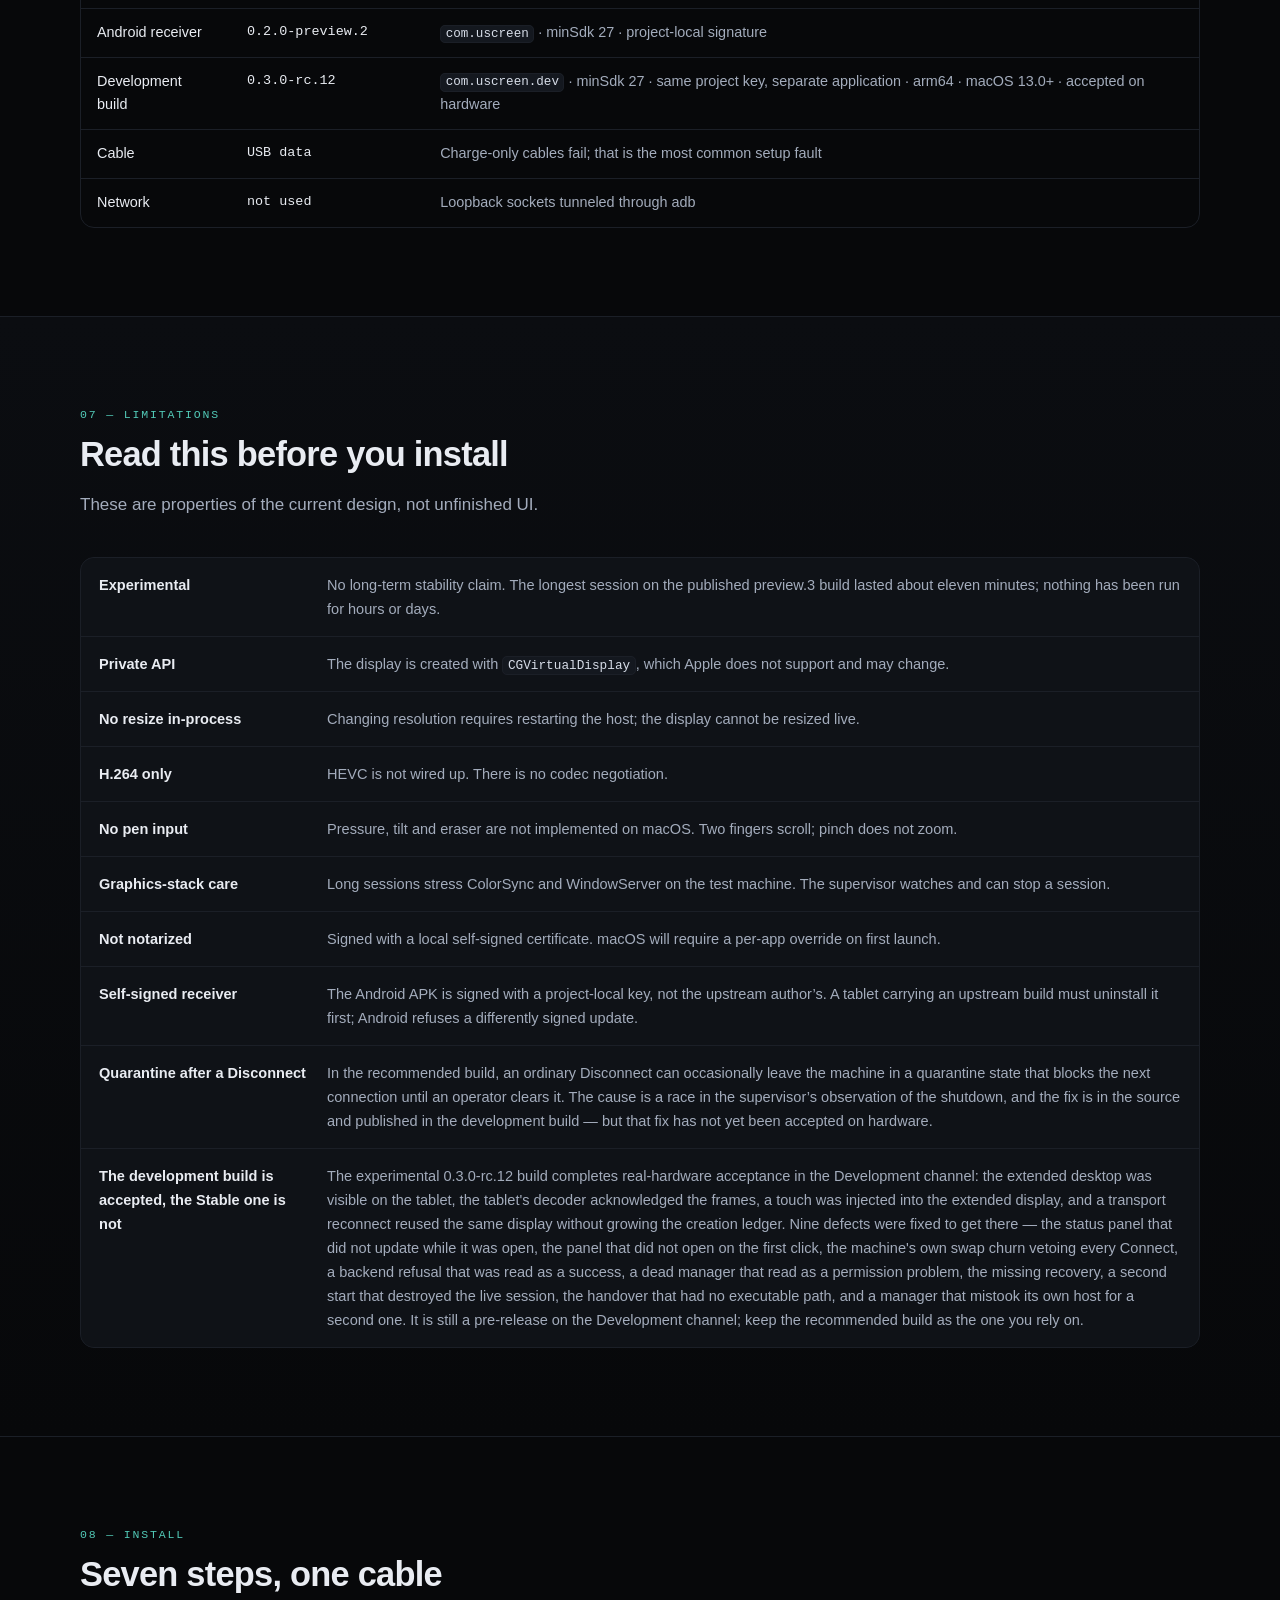
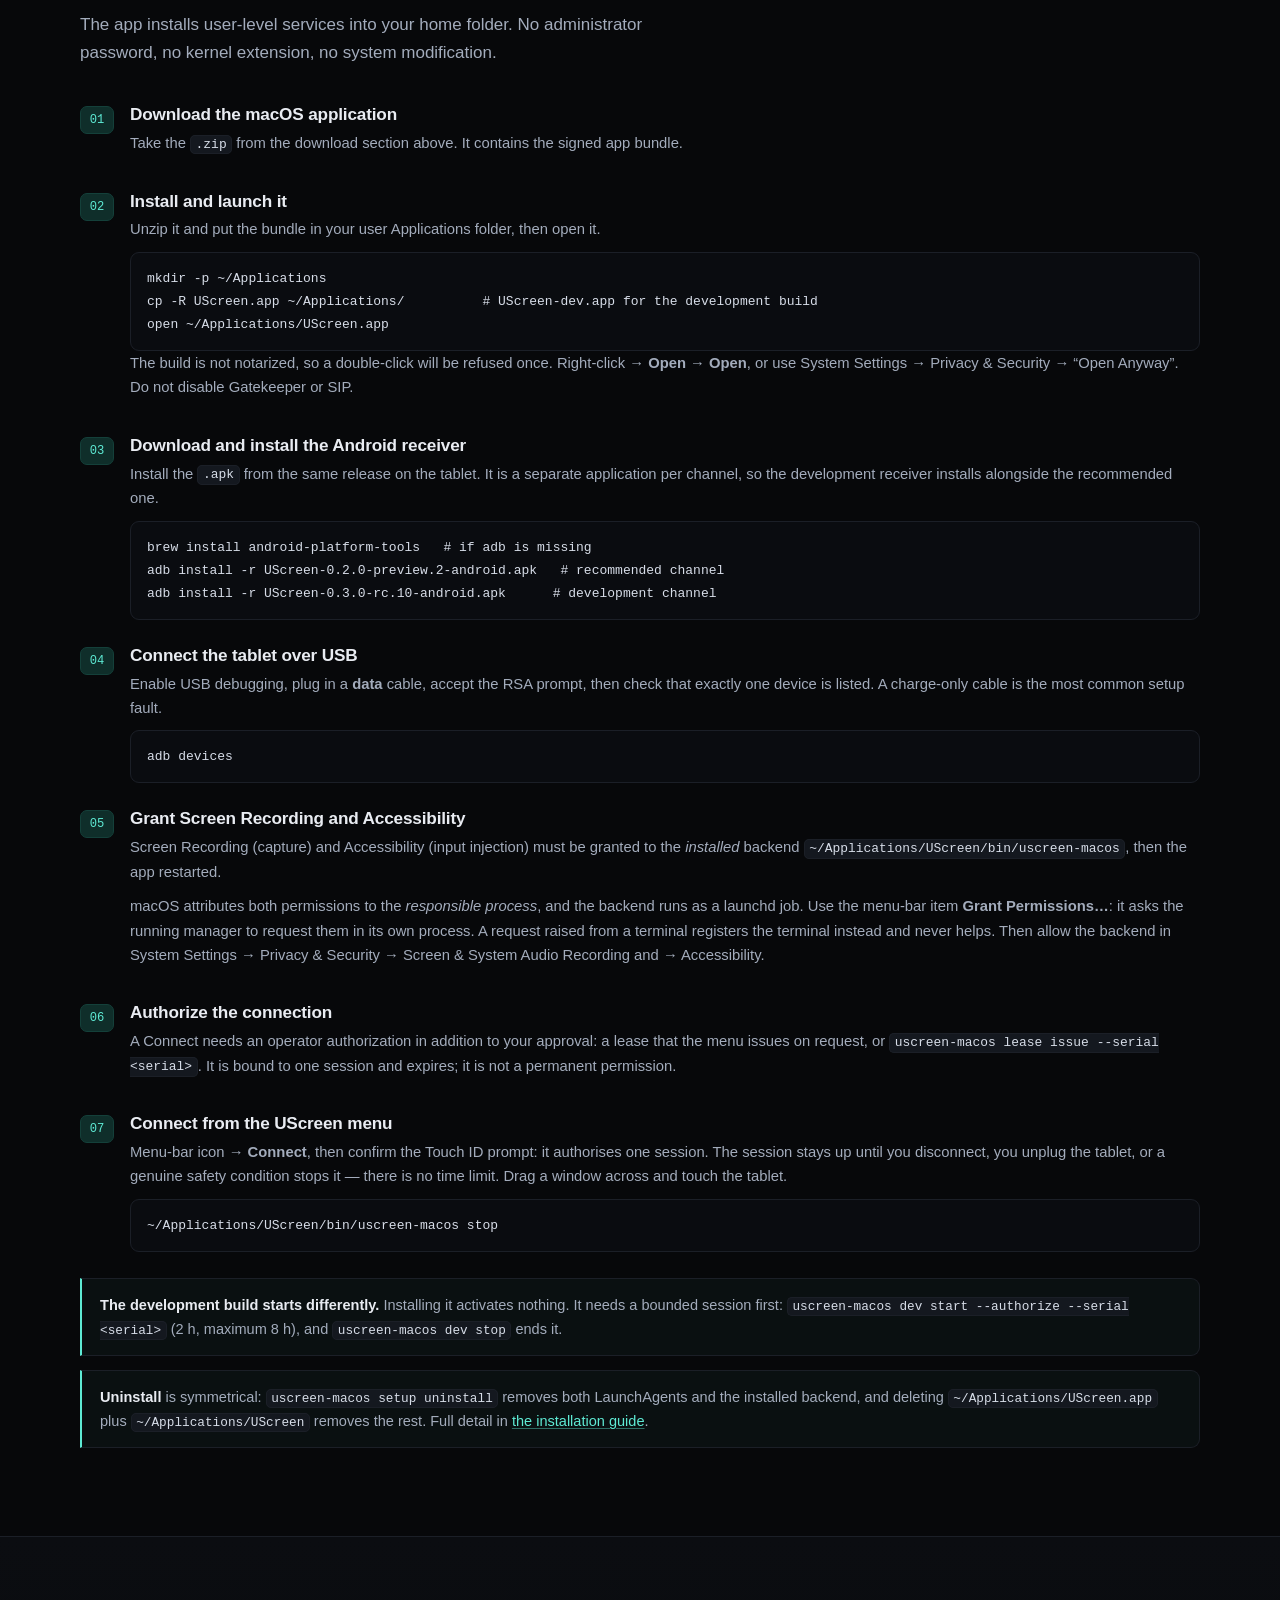
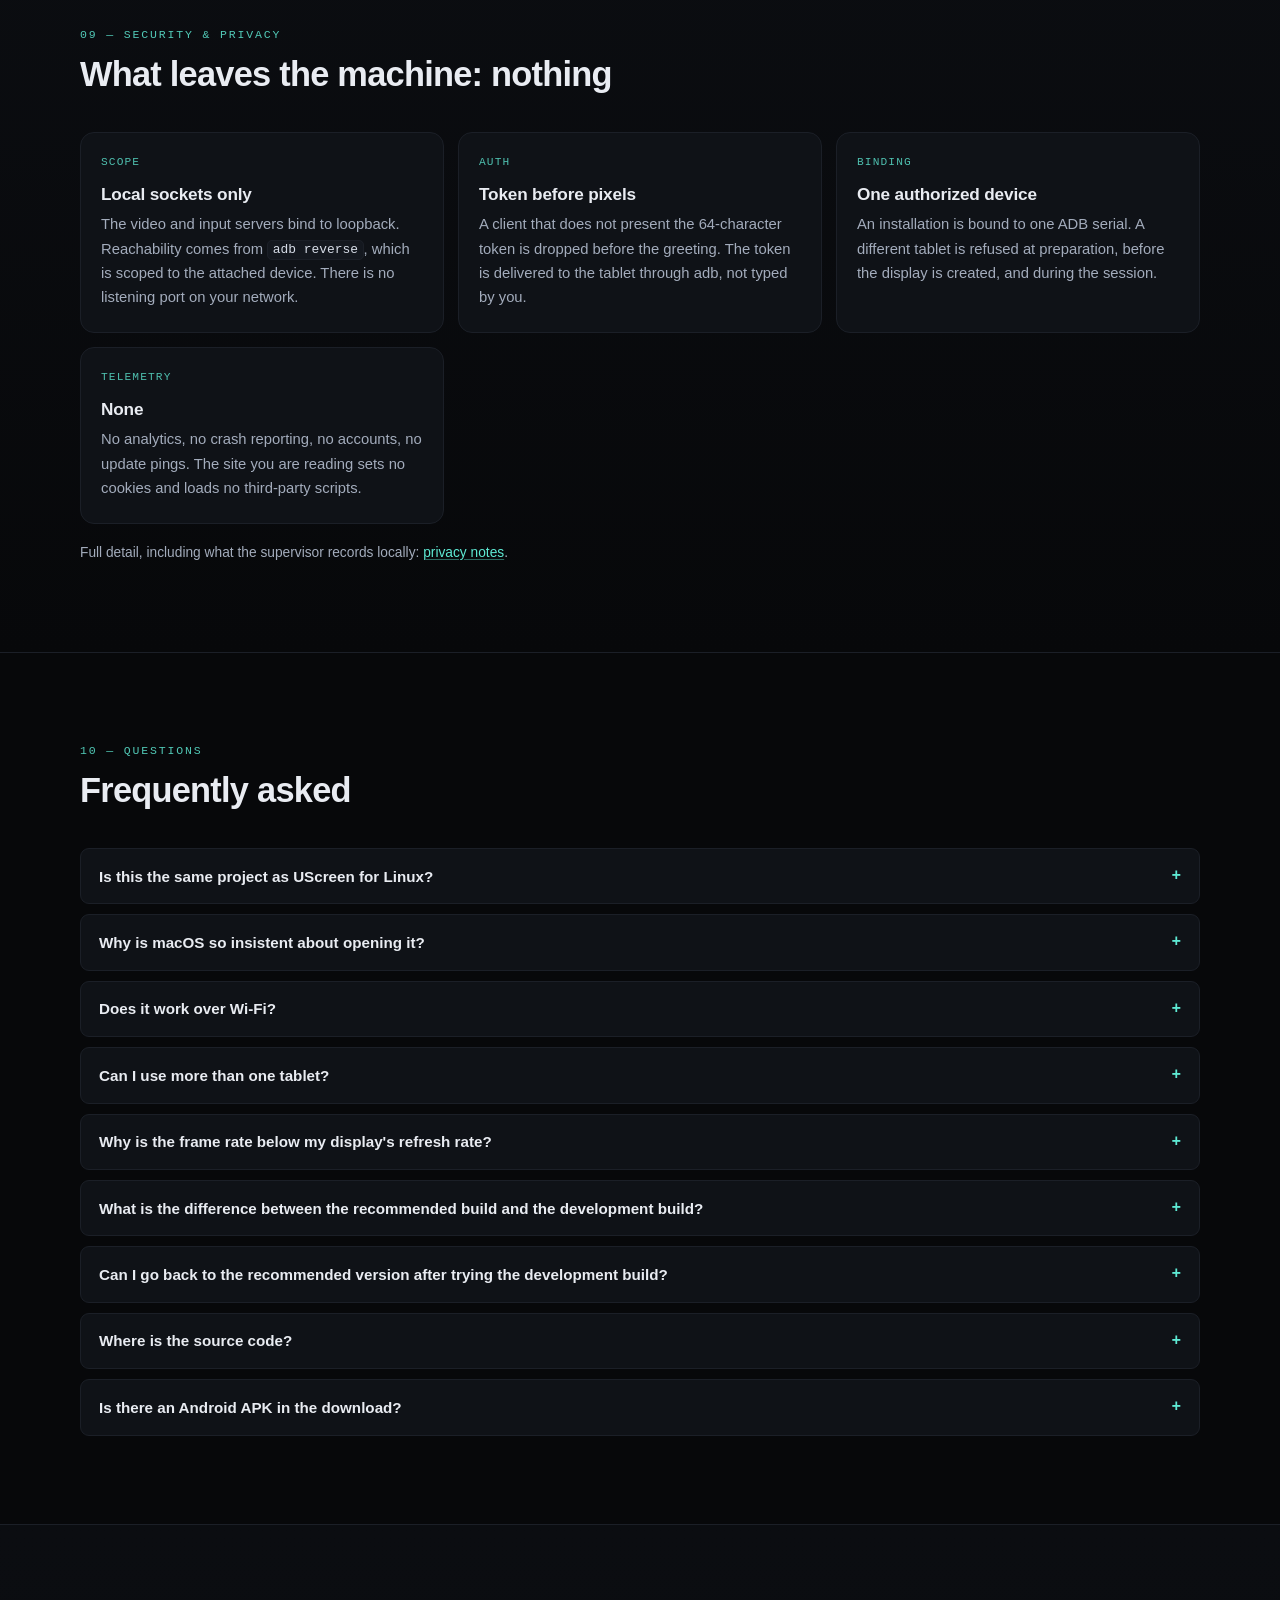
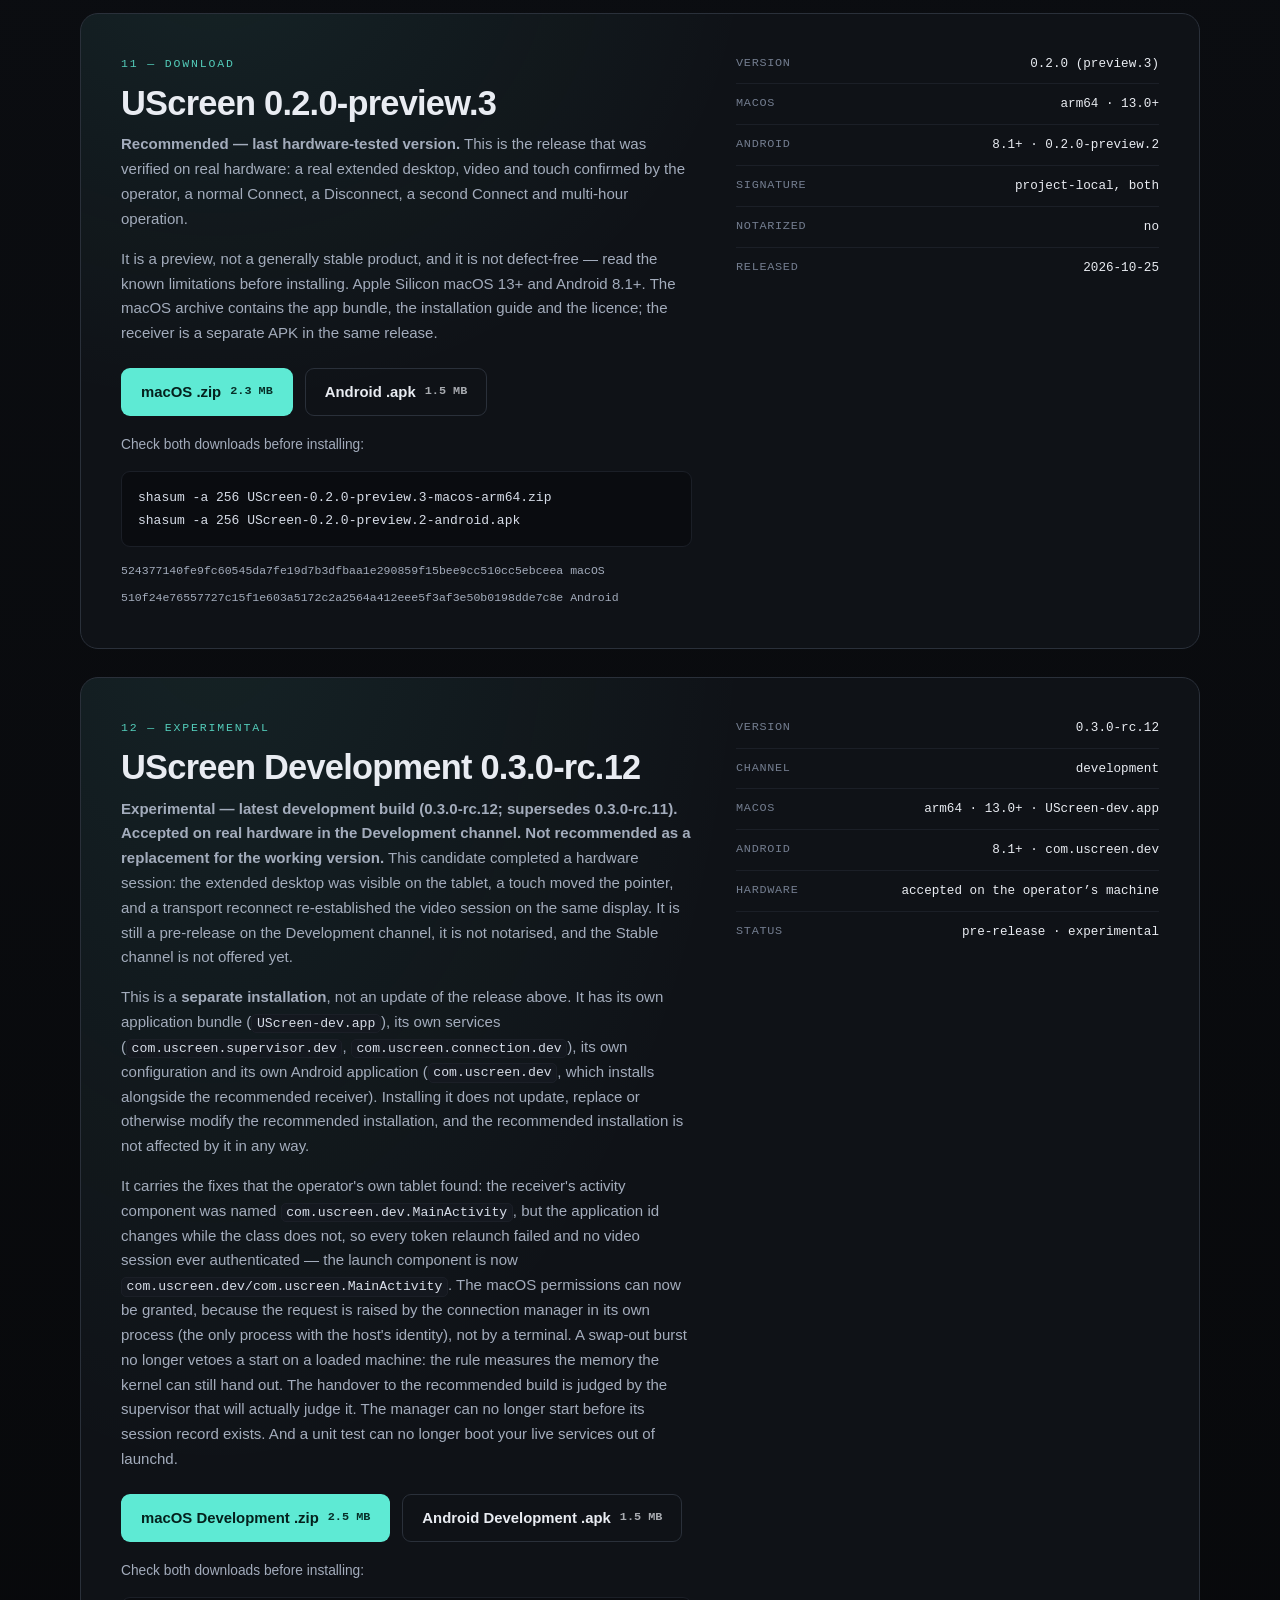
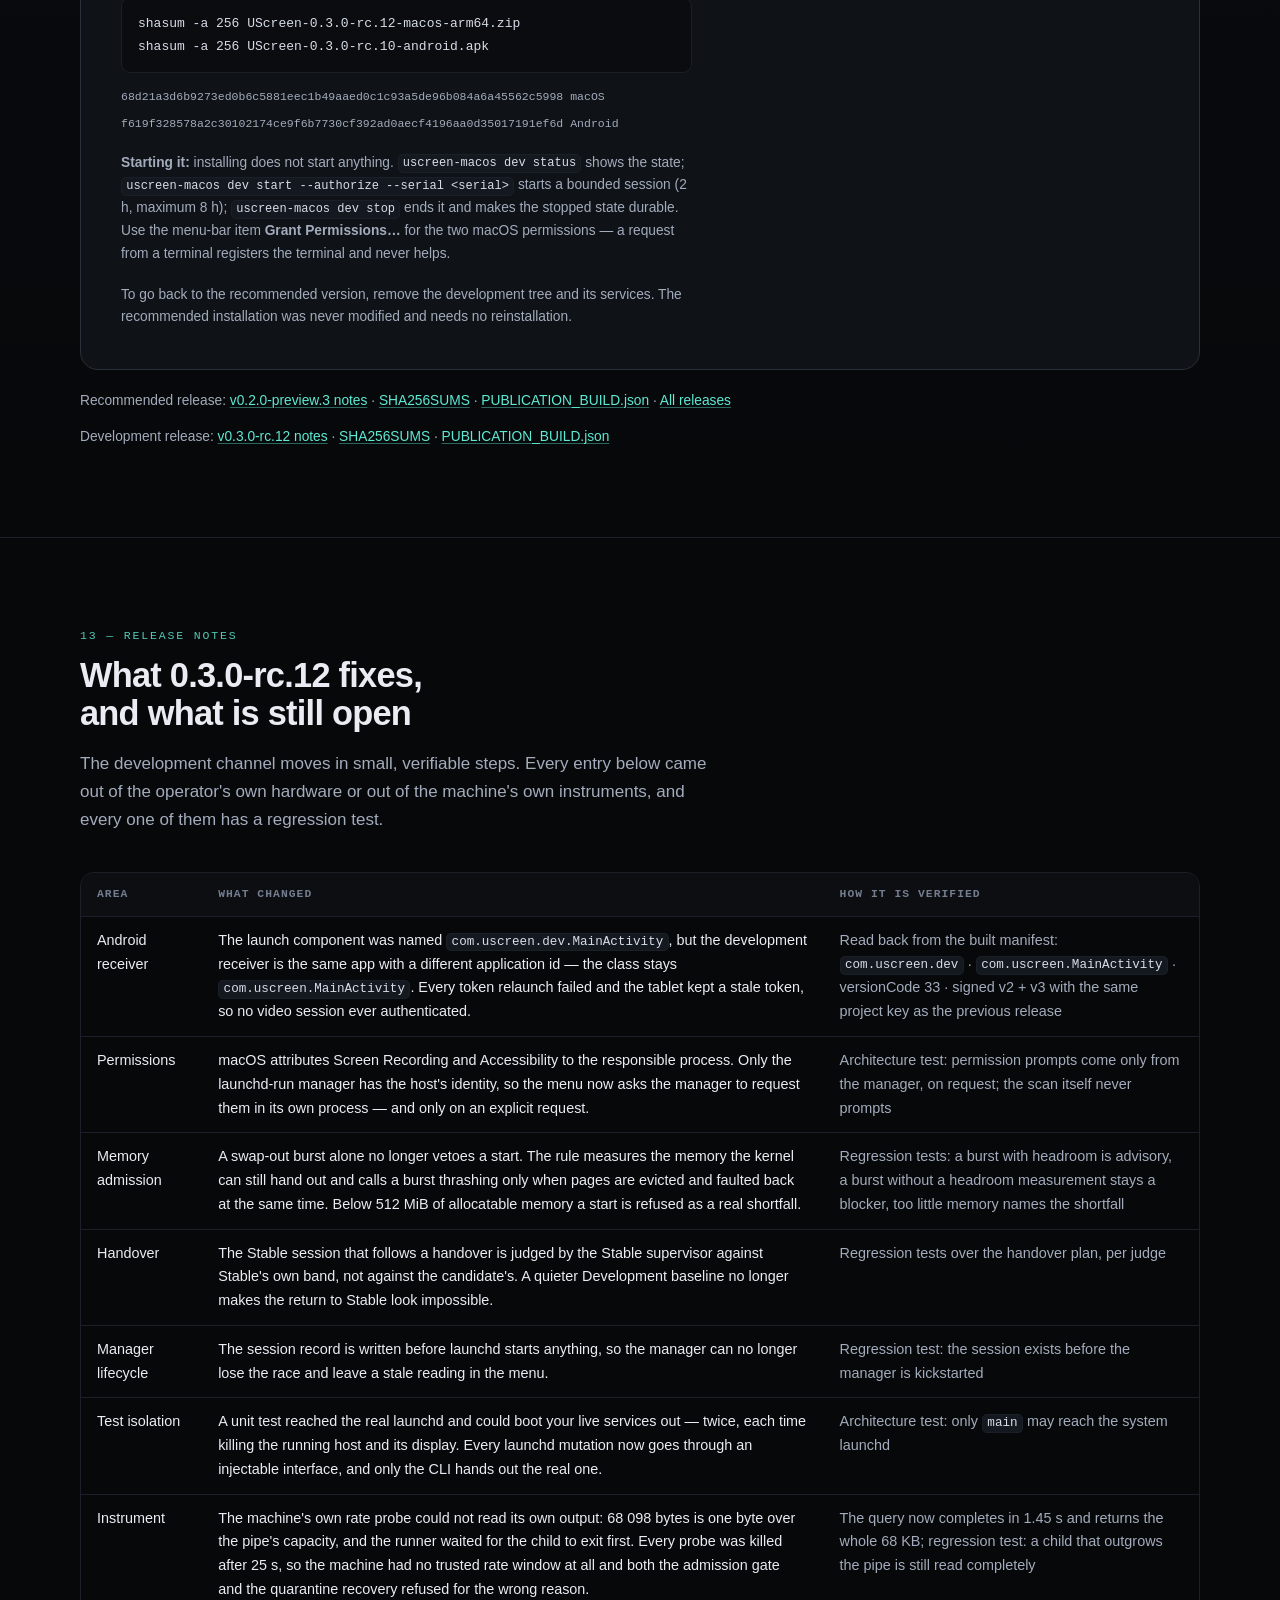
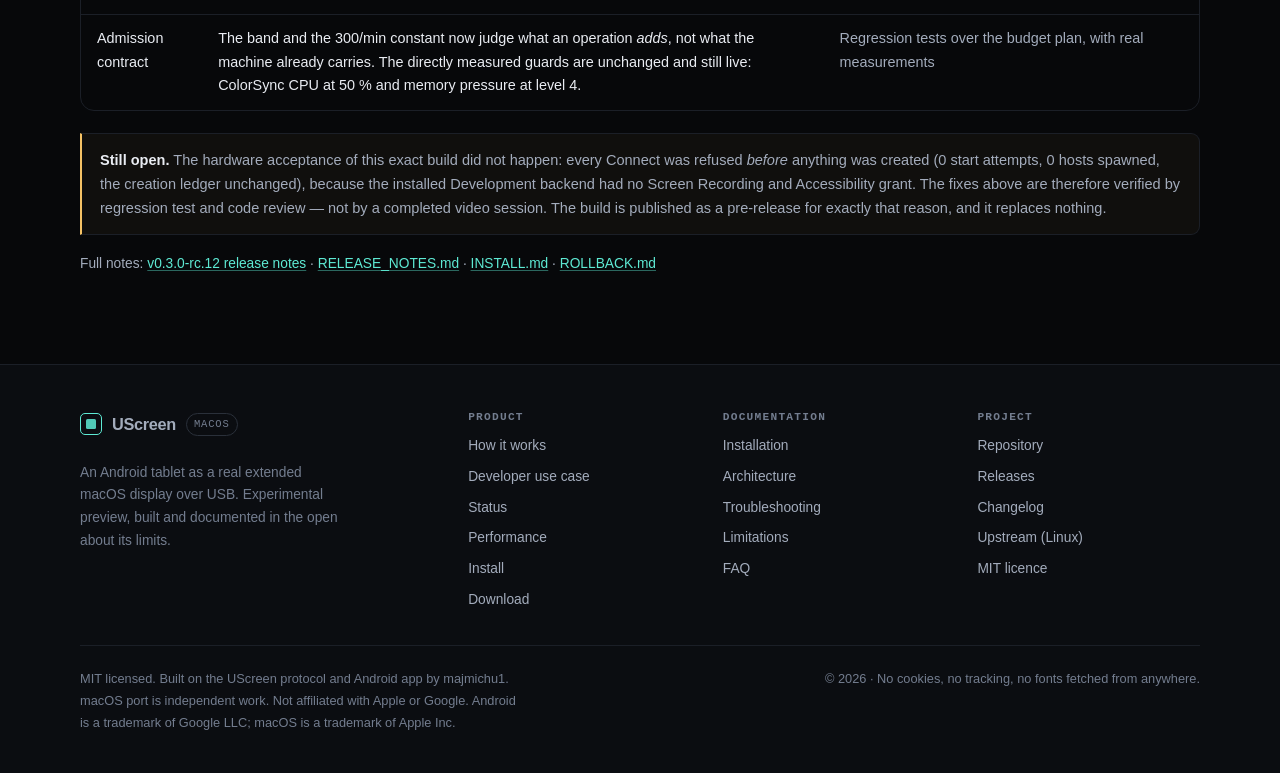
==== commit ccdd013f: "Redesign the developer story with five editorial compositions Replace the repeated card layouts with" ====
--- a/site/index.html
+++ b/site/index.html
@@ -16,7 +16,7 @@
 <link rel="icon" href="data:image/svg+xml,%3Csvg xmlns='http://www.w3.org/2000/svg' viewBox='0 0 32 32'%3E%3Crect width='32' height='32' rx='7' fill='%2307080a'/%3E%3Crect x='6.5' y='6.5' width='19' height='19' rx='4' fill='none' stroke='%235eead4' stroke-width='2'/%3E%3Crect x='12' y='12' width='8' height='8' rx='1.5' fill='%235eead4'/%3E%3C/svg%3E">
 <!-- Bump ?v= on styles.css/app.js whenever either file changes:
        GitHub Pages caches assets for 10 minutes. -->
-  <link rel="stylesheet" href="assets/styles.css?v=20261025-6">
+  <link rel="stylesheet" href="assets/styles.css?v=20261031-3">
 </head>
 <body>
 <a class="skip" href="#main">Skip to content</a>
@@ -50,7 +50,7 @@
   </div>
 </header>
 
-<main id="main">
+<main id="main" tabindex="-1">
 
   <section class="hero">
     <div class="wrap hero-grid">
@@ -153,40 +153,18 @@
     </div>
   </section>
 
-  <section class="section section-soft" id="use-case" aria-labelledby="use-case-h">
-    <div class="wrap">
-      <div class="section-head">
-        <span class="section-index">02 — Developer use case</span>
-        <h2 id="use-case-h">One tablet, two jobs.</h2>
-        <p>Use your Android tablet as an external Mac display and an independent AI
-           development worker &mdash; at the same time.</p>
-        <ul class="chips">
-          <li class="chip is-accent">A real extended display</li>
-          <li class="chip">Agents that run on the tablet</li>
-          <li class="chip">Continue the work on another worker</li>
-        </ul>
-      </div>
-      <div class="grid grid-2">
-        <article class="card">
-          <span class="ico">AS A DISPLAY</span>
-          <h3>The tablet extends your Mac</h3>
-          <p>UScreen creates the extended display, streams it down the USB cable
-             and returns touch to the Mac. That is the whole of its job here.</p>
-        </article>
-        <article class="card">
-          <span class="ico">AS A WORKER</span>
-          <h3>The same tablet runs the agent</h3>
-          <p>Termux, SSH and OpenCode turn it into a second machine: the prompts
-             are typed on the Mac, the agent and its tools run on the tablet's
-             own hardware, and the model is called remotely.</p>
-        </article>
-      </div>
-      <div class="cta-row">
-        <a class="btn btn-primary" href="use-cases/android-tablet-ai-development-worker/">
-          Explore the developer setup
-        </a>
-        <a class="btn btn-ghost" href="#how">How UScreen works</a>
-      </div>
+  <section class="section developer-teaser" id="use-case" aria-labelledby="use-case-h">
+    <div class="wrap teaser-layout">
+      <div>
+        <span class="section-index">02 — Developer story</span>
+        <h2 id="use-case-h">One tablet. Two jobs.</h2>
+        <p>An external Mac display through UScreen. An independent AI development worker through Termux and OpenCode, on the same Android tablet.</p>
+        <a class="teaser-link" href="use-cases/android-tablet-ai-development-worker/">Explore the developer story <span aria-hidden="true">↗</span></a>
+      </div>
+      <figure class="teaser-concept" aria-label="Conceptual preview: one Android tablet acts as both an extended Mac display and an independent development worker.">
+        <div class="teaser-tablet"><span><b>01</b> Mac display <i aria-hidden="true">↗</i></span><span><b>02</b> Android worker <i aria-hidden="true">↳</i></span></div>
+        <figcaption>One device. Both at once.</figcaption>
+      </figure>
     </div>
   </section>
 
@@ -250,7 +228,7 @@
         </p>
       </div>
 
-      <div class="table-wrap">
+      <div class="table-wrap" tabindex="0">
         <table>
           <caption class="sr-only">Component status with verification evidence</caption>
           <thead>
@@ -333,7 +311,7 @@
         </p>
       </div>
 
-      <div class="table-wrap">
+      <div class="table-wrap" tabindex="0">
         <table>
           <caption class="sr-only">Measured performance on the development host</caption>
           <thead>
@@ -402,7 +380,7 @@
         </p>
       </div>
 
-      <div class="table-wrap">
+      <div class="table-wrap" tabindex="0">
         <table>
           <caption class="sr-only">Compatibility matrix</caption>
           <thead>
@@ -467,7 +445,7 @@
           <div>
             <h3>Install and launch it</h3>
             <p>Unzip it and put the bundle in your user Applications folder, then open it.</p>
-<pre><code>mkdir -p ~/Applications
+<pre tabindex="0"><code>mkdir -p ~/Applications
 cp -R UScreen.app ~/Applications/          # UScreen-dev.app for the development build
 open ~/Applications/UScreen.app</code></pre>
             <p>
@@ -482,7 +460,7 @@
           <div>
             <h3>Download and install the Android receiver</h3>
             <p>Install the <code>.apk</code> from the same release on the tablet. It is a separate application per channel, so the development receiver installs alongside the recommended one.</p>
-<pre><code>brew install android-platform-tools   # if adb is missing
+<pre tabindex="0"><code>brew install android-platform-tools   # if adb is missing
 adb install -r UScreen-0.2.0-preview.2-android.apk   # recommended channel
 adb install -r UScreen-0.3.0-rc.10-android.apk      # development channel</code></pre>
           </div>
@@ -491,7 +469,7 @@
           <div>
             <h3>Connect the tablet over USB</h3>
             <p>Enable USB debugging, plug in a <b>data</b> cable, accept the RSA prompt, then check that exactly one device is listed. A charge-only cable is the most common setup fault.</p>
-<pre><code>adb devices</code></pre>
+<pre tabindex="0"><code>adb devices</code></pre>
           </div>
         </li>
         <li>
@@ -530,7 +508,7 @@
                it authorises one session. The session stays up until you disconnect, you
                unplug the tablet, or a genuine safety condition stops it — there is no
                time limit. Drag a window across and touch the tablet.</p>
-<pre><code>~/Applications/UScreen/bin/uscreen-macos stop</code></pre>
+<pre tabindex="0"><code>~/Applications/UScreen/bin/uscreen-macos stop</code></pre>
           </div>
         </li>
       </ol>
@@ -727,9 +705,9 @@
           <p class="small muted" style="margin-top:18px">
             Check both downloads before installing:
           </p>
-<pre><code>shasum -a 256 UScreen-0.2.0-preview.3-macos-arm64.zip
+<pre tabindex="0"><code>shasum -a 256 UScreen-0.2.0-preview.3-macos-arm64.zip
 shasum -a 256 UScreen-0.2.0-preview.2-android.apk</code></pre>
-          <span class="sha">36cd6ba7f20c43b85db38bcdca3673ab2164c9e6a15d5e9b3cc887b9ad5662cb  macOS</span>
+          <span class="sha">524377140fe9fc60545da7fe19d7b3dfbaa1e290859f15bee9cc510cc5ebceea  macOS</span>
           <span class="sha">510f24e76557727c15f1e603a5172c2a2564a412eee5f3af3e50b0198dde7c8e  Android</span>
         </div>
         <dl class="meta">
@@ -790,7 +768,7 @@
           <p class="small muted" style="margin-top:18px">
             Check both downloads before installing:
           </p>
-<pre><code>shasum -a 256 UScreen-0.3.0-rc.12-macos-arm64.zip
+<pre tabindex="0"><code>shasum -a 256 UScreen-0.3.0-rc.12-macos-arm64.zip
 shasum -a 256 UScreen-0.3.0-rc.10-android.apk</code></pre>
           <span class="sha">68d21a3d6b9273ed0b6c5881eec1b49aaed0c1c93a5de96b084a6a45562c5998  macOS</span>
           <span class="sha">f619f328578a2c30102174ce9f6b7730cf392ad0aecf4196aa0d35017191ef6d  Android</span>
@@ -844,7 +822,7 @@
         </p>
       </div>
 
-      <div class="table-wrap">
+      <div class="table-wrap" tabindex="0">
         <table>
           <caption class="sr-only">Release notes for 0.3.0-rc.12</caption>
           <thead>
--- a/site/assets/styles.css
+++ b/site/assets/styles.css
@@ -779,3 +779,20 @@
   .hero::before, .hero::after { display: none; }
   .card, .download, .table-wrap, .flow-node { border-color: #ccc; background: #fff; }
 }
+
+/* Compact editorial preview of the developer story. */
+.developer-teaser { background: var(--bg-soft); }
+.teaser-layout { display: grid; grid-template-columns: 1.3fr 1fr; align-items: center; gap: 80px; }
+.developer-teaser h2 { font-size: clamp(1.9rem, 3.2vw, 2.7rem); letter-spacing: -.04em; }
+.developer-teaser p { color: var(--fg-dim); max-width: 49ch; margin-bottom: 22px; }
+.teaser-link { font-size: .95rem; }
+.teaser-link > span { margin-left: 12px; }
+.teaser-concept { margin: 0; padding-inline: 22px; }
+.teaser-tablet { border: 2px solid #4e6068; border-radius: 15px; padding: 10px; transform: rotate(-3deg); background: var(--bg); }
+.teaser-tablet > span { display: flex; align-items: center; gap: 14px; padding: 18px; font-size: 1rem; background: #102721; color: var(--accent); border-radius: 5px 5px 0 0; }
+.teaser-tablet > span + span { background: #171e33; color: #a6b8ff; border-top: 1px dashed #536489; border-radius: 0 0 5px 5px; }
+.teaser-tablet b { font-family: var(--mono); font-size: .65rem; font-weight: 400; }
+.teaser-tablet i { margin-left: auto; font-style: normal; }
+.teaser-concept figcaption { font-family: var(--mono); font-size: .7rem; color: var(--fg-dim); text-align: center; margin-top: 18px; }
+@media (max-width: 760px) { .teaser-layout { gap: 35px; grid-template-columns: 1.2fr 1fr; } .teaser-concept { padding: 0; } .teaser-tablet > span { padding: 14px 10px; gap: 10px; font-size: .85rem; } }
+@media (max-width: 540px) { .teaser-layout { grid-template-columns: 1fr; gap: 30px; } .teaser-concept { max-width: 310px; width: 100%; margin-inline: auto; } .teaser-tablet > span { font-size: 1rem; padding: 18px; } }
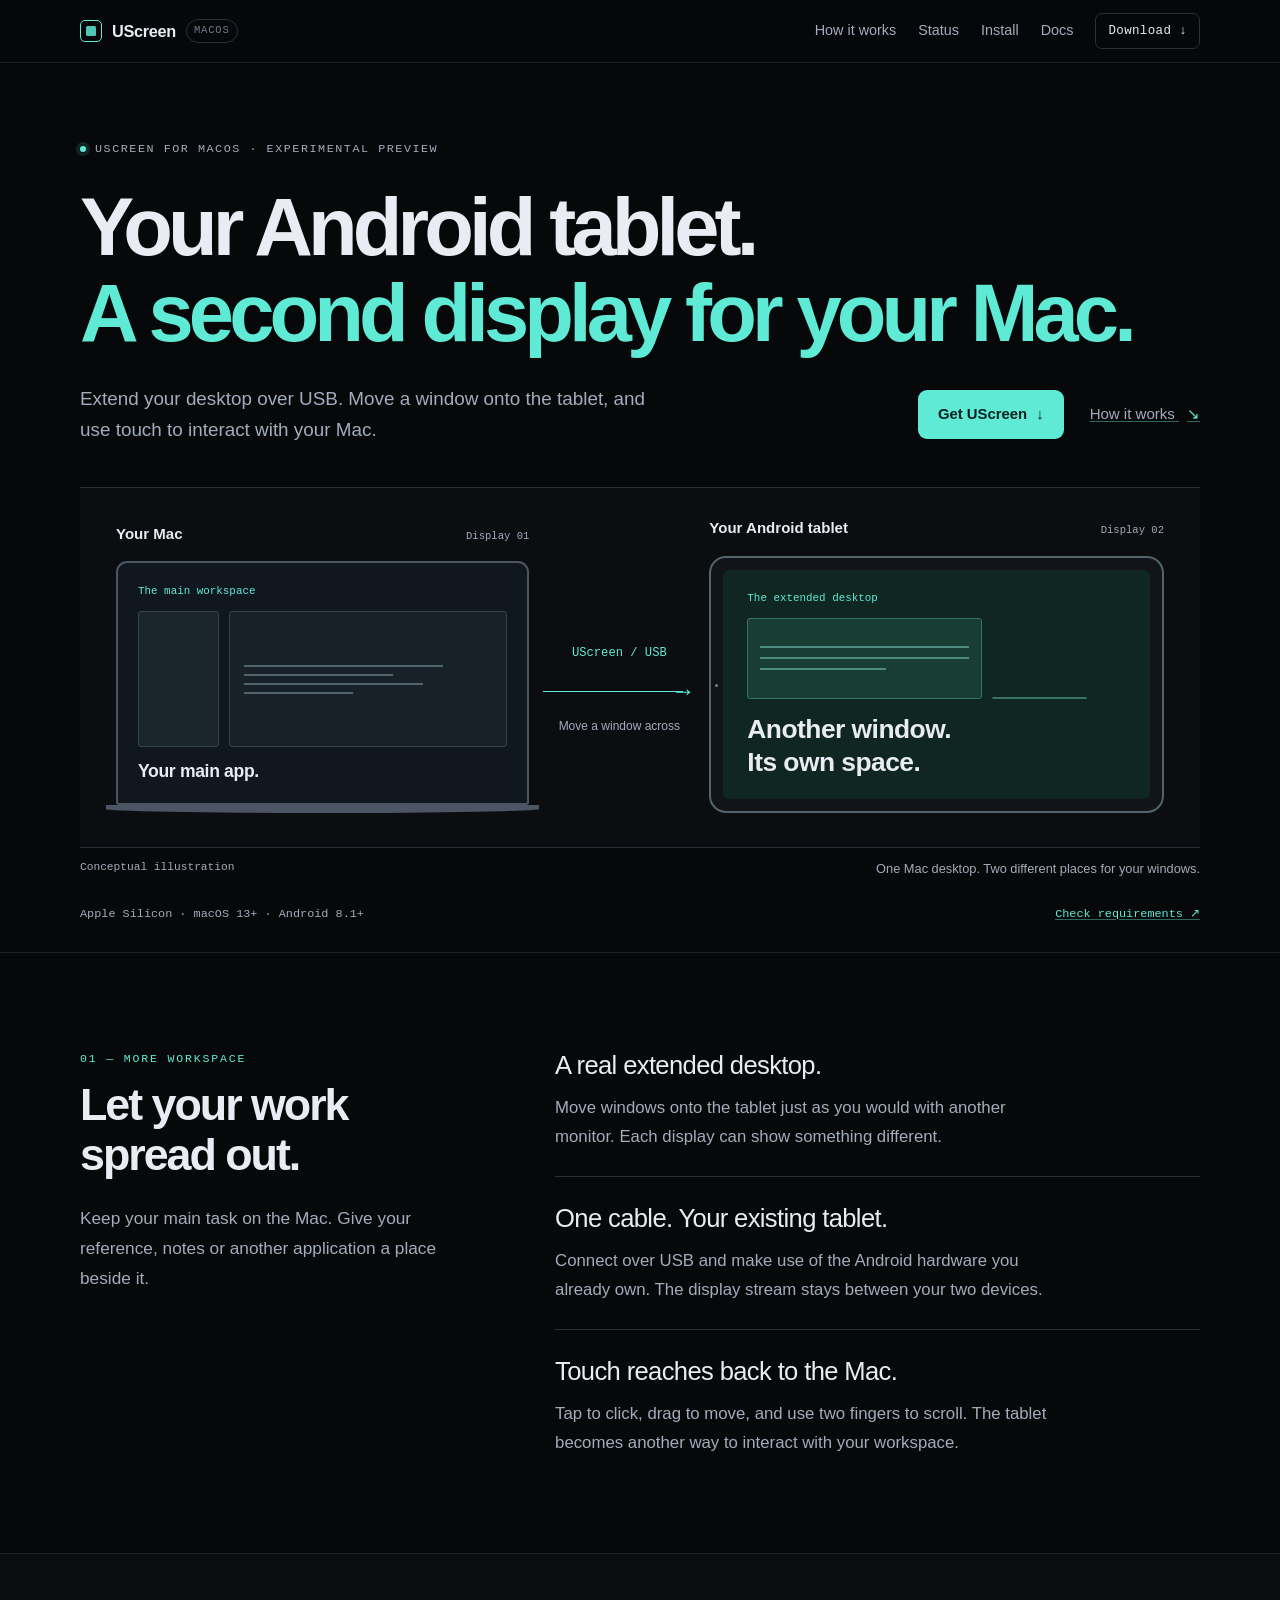
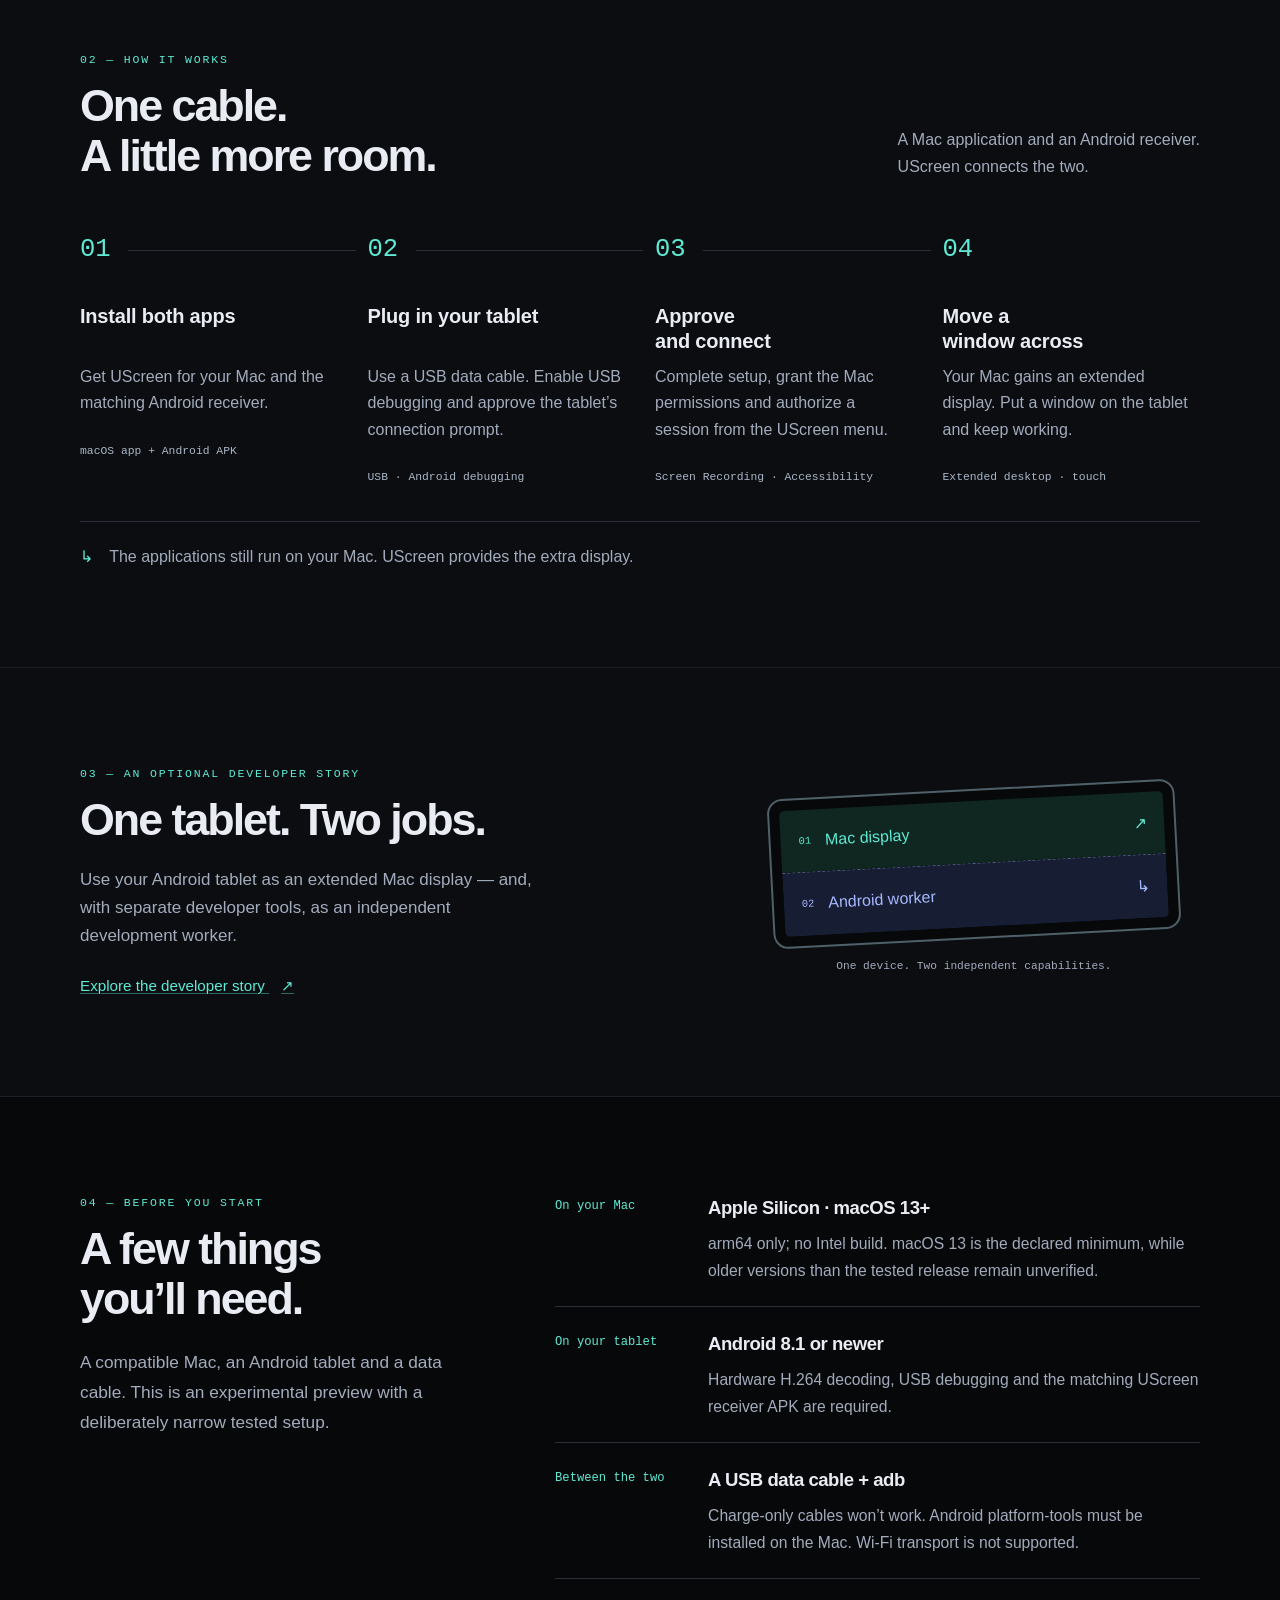
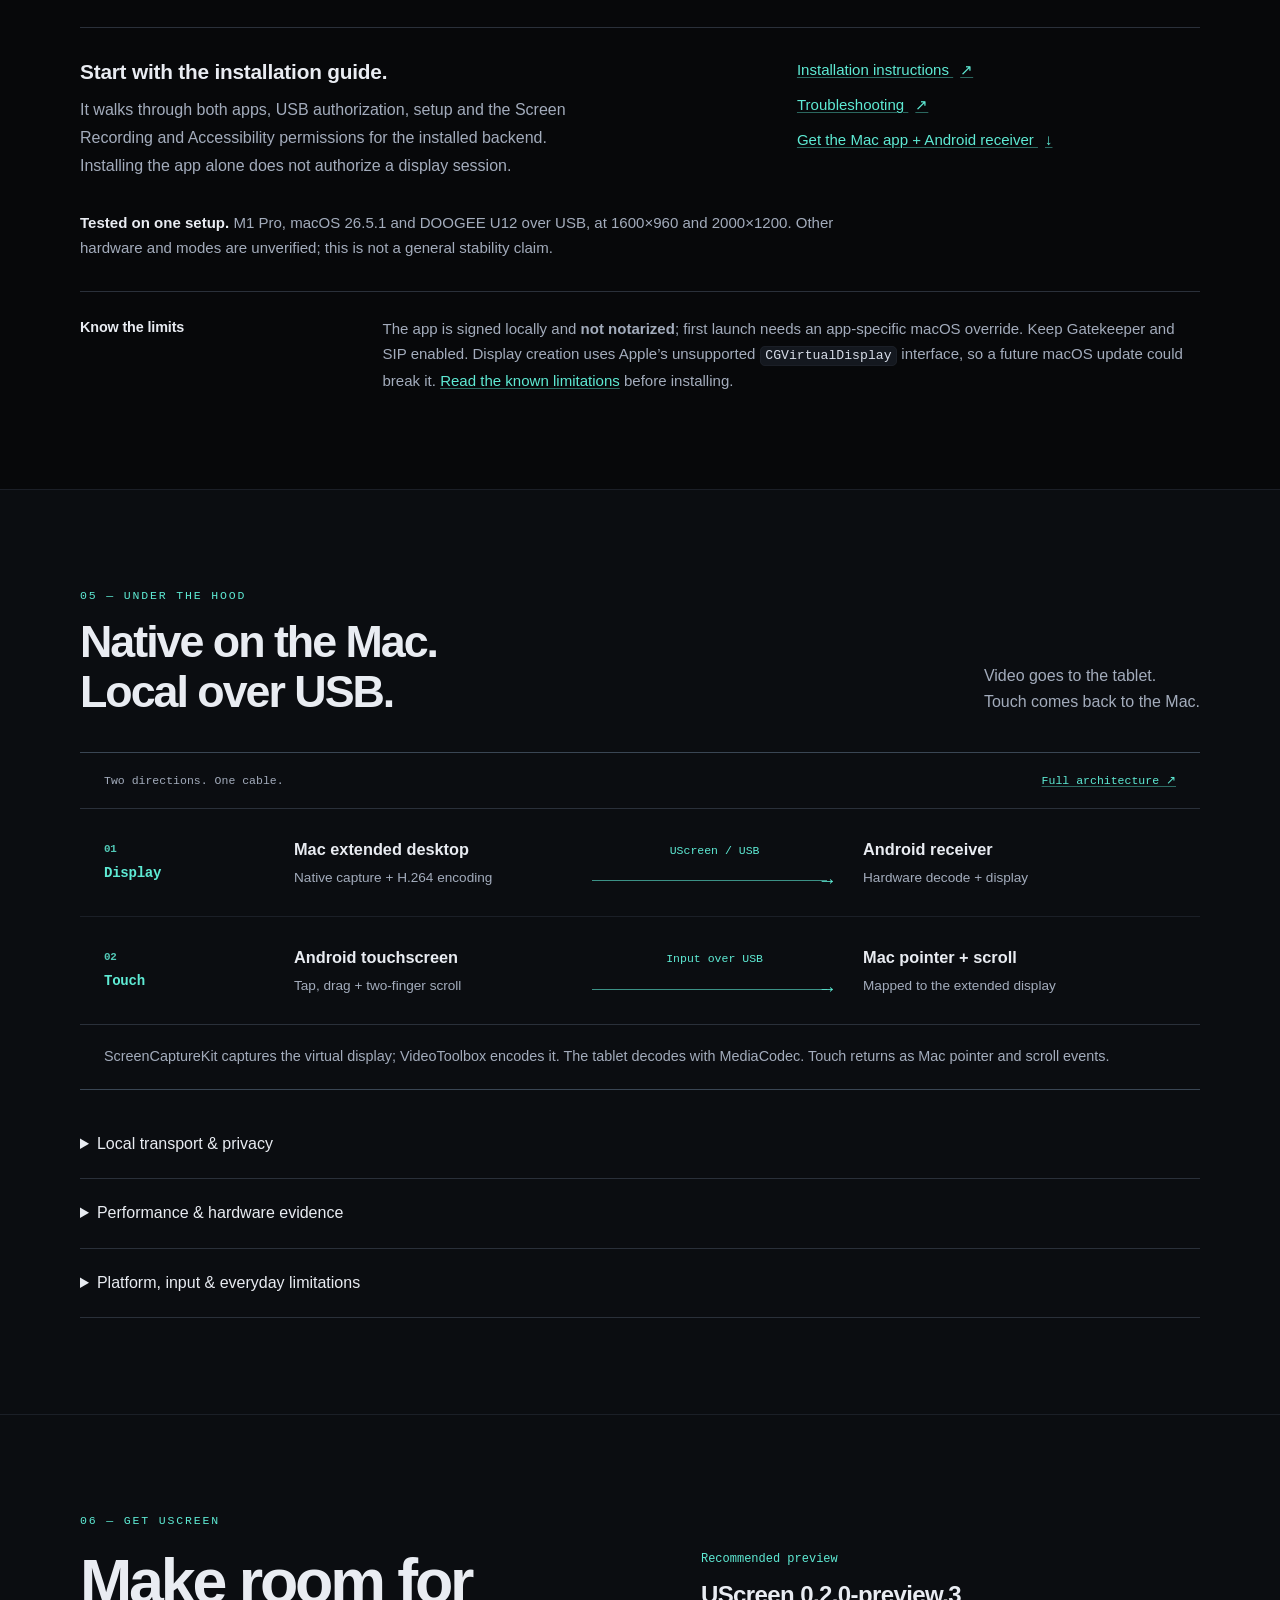
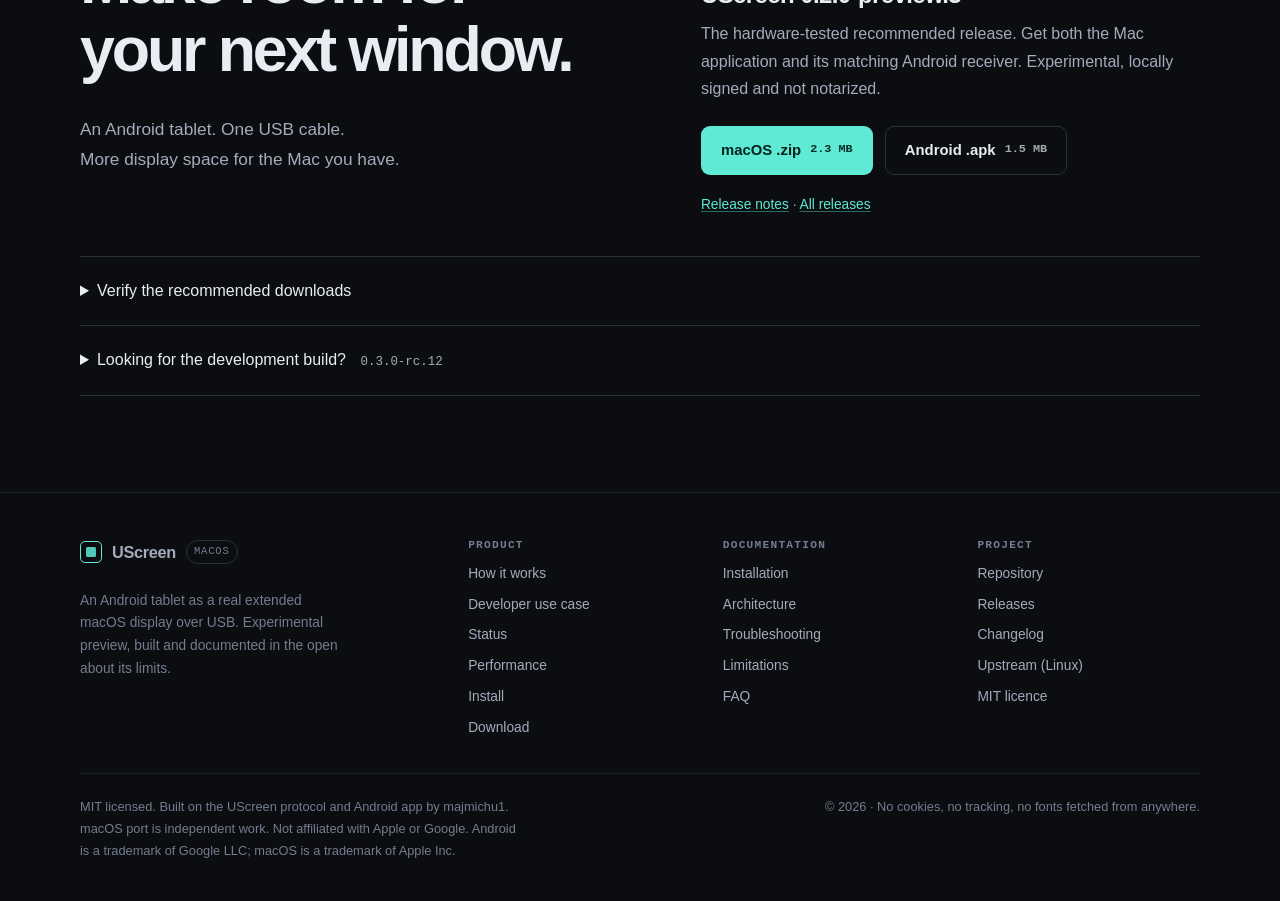
==== commit 46ff0f90: "Align the UScreen homepage with the editorial developer story Lead with the extended Mac desktop, ad" ====
--- a/site/index.html
+++ b/site/index.html
@@ -16,7 +16,9 @@
 <link rel="icon" href="data:image/svg+xml,%3Csvg xmlns='http://www.w3.org/2000/svg' viewBox='0 0 32 32'%3E%3Crect width='32' height='32' rx='7' fill='%2307080a'/%3E%3Crect x='6.5' y='6.5' width='19' height='19' rx='4' fill='none' stroke='%235eead4' stroke-width='2'/%3E%3Crect x='12' y='12' width='8' height='8' rx='1.5' fill='%235eead4'/%3E%3C/svg%3E">
 <!-- Bump ?v= on styles.css/app.js whenever either file changes:
        GitHub Pages caches assets for 10 minutes. -->
-  <link rel="stylesheet" href="assets/styles.css?v=20261031-3">
+<link rel="stylesheet" href="assets/styles.css?v=20261031-3">
+<link rel="stylesheet" href="assets/article.css?v=20261031-3">
+<link rel="stylesheet" href="assets/home.css?v=20261031-home-1">
 </head>
 <body>
 <a class="skip" href="#main">Skip to content</a>
@@ -30,7 +32,6 @@
     <div class="nav-links">
       <a href="#how">How it works</a>
       <a href="#status">Status</a>
-      <a href="#performance">Performance</a>
       <a href="#install">Install</a>
       <a href="https://github.com/Benriez/uscreen/tree/main/docs">Docs</a>
       <a class="nav-cta" href="#download">Download ↓</a>
@@ -41,7 +42,6 @@
     <nav class="nav-sheet" aria-label="Mobile">
       <a href="#how">How it works</a>
       <a href="#status">Status</a>
-      <a href="#performance">Performance</a>
       <a href="#install">Install</a>
       <a href="#limitations">Limitations</a>
       <a href="https://github.com/Benriez/uscreen/tree/main/docs">Documentation</a>
@@ -50,849 +50,113 @@
   </div>
 </header>
 
-<main id="main" tabindex="-1">
-
-  <section class="hero">
-    <div class="wrap hero-grid">
-      <div class="hero-copy">
-      <p class="kicker"><span class="dot" aria-hidden="true"></span> Last hardware-tested release · v0.2.0-preview.3 — latest build · 0.3.0-rc.12</p>
-      <h1>Your Android tablet, as a <em>real</em> second Mac display.</h1>
-      <p class="lede">
-        Not mirroring, not a remote desktop window, not a browser tab. UScreen creates
-        an actual extended display in macOS and drives the tablet over the USB cable
-        you already have — with touch flowing back to the Mac.
-      </p>
-      <div class="cta-row">
-        <a class="btn btn-primary" href="#download">
-          Download macOS + Android
-          <span class="sz">2.3 + 1.5 MB</span>
-        </a>
-        <a class="btn btn-ghost" href="https://github.com/Benriez/uscreen/releases/tag/v0.3.0-rc.12">
-          Latest build 0.3.0-rc.12 ↓
-          <span class="sz">2.5 + 1.5 MB</span>
-        </a>
-        <a class="btn btn-ghost" href="#how">See how it works</a>
-      </div>
-      <ul class="chips">
-        <li class="chip is-accent">Apple Silicon · arm64</li>
-        <li class="chip">macOS 13+</li>
-        <li class="chip">Android 8.1+</li>
-        <li class="chip">USB only — no Wi-Fi, no account</li>
-        <li class="chip is-warn">Latest build 0.3.0-rc.12 · development channel, hardware-accepted</li>
-        <li class="chip is-warn">Pre-release · not notarized</li>
-      </ul>
-      </div>
-
-      <aside class="spec" aria-label="Pipeline at a glance">
-        <div class="spec-head">
-          <span>pipeline</span>
-          <span class="spec-state"><span class="dot" aria-hidden="true"></span>local only</span>
+<main id="main" tabindex="-1" class="product-home">
+  <section class="story-hero product-hero" aria-labelledby="product-title">
+    <div class="wrap">
+      <p class="kicker"><span class="dot" aria-hidden="true"></span> UScreen for macOS · Experimental preview</p>
+      <h1 id="product-title">Your Android tablet.<br> <em>A second display for your Mac.</em></h1>
+      <div class="product-deck">
+        <p>Extend your desktop over USB. Move a window onto the tablet, and use touch to interact with your Mac.</p>
+        <div class="hero-actions"><a class="btn btn-primary" href="#download">Get UScreen <span aria-hidden="true">↓</span></a><a class="text-link" href="#how">How it works <span aria-hidden="true">↘</span></a></div>
+      </div>
+      <figure class="setup-visual product-visual">
+        <div class="setup-stage product-stage" role="img" aria-label="Conceptual illustration: a MacBook Pro and an Android tablet form one extended desktop connected by UScreen over USB. The Mac holds your main application; a different window has been moved onto the tablet. This is additional desktop space, not a mirrored copy. Touch on the tablet controls the Mac.">
+          <div class="mac-device">
+            <p class="device-label">Your Mac <span>Display 01</span></p>
+            <div class="mac-lid product-screen">
+              <span class="role-eyebrow">The main workspace</span>
+              <div class="workspace-art main-workspace" aria-hidden="true"><span class="window-sidebar"></span><span class="window-body"><i></i><i></i><i></i><i></i></span></div>
+              <strong>Your main app.</strong>
+            </div>
+            <div class="mac-base" aria-hidden="true"></div>
+          </div>
+          <div class="desktop-bridge" aria-hidden="true"><span>UScreen / USB</span><i>→</i><small>Move a window across</small></div>
+          <div class="tablet-device">
+            <p class="device-label">Your Android tablet <span>Display 02</span></p>
+            <div class="tablet-shell"><div class="product-screen tablet-workspace"><span class="role-eyebrow">The extended desktop</span><div class="workspace-art extra-workspace" aria-hidden="true"><span class="note-lines"><i></i><i></i><i></i></span><span class="note-square"></span></div><strong>Another window.<br>Its own space.</strong></div></div>
+          </div>
         </div>
-        <dl class="spec-list">
-          <div class="spec-row"><dt>capture</dt><dd>ScreenCaptureKit · bound to the virtual display</dd></div>
-          <div class="spec-row"><dt>encode</dt><dd>VideoToolbox · H.264 · realtime, no reordering</dd></div>
-          <div class="spec-row"><dt>transport</dt><dd><code>adb reverse</code> · <code>127.0.0.1:8890</code></dd></div>
-          <div class="spec-row"><dt>decode</dt><dd>MediaCodec · tablet hardware</dd></div>
-          <div class="spec-row"><dt>input</dt><dd>CGEvent · tap, drag, two-finger scroll</dd></div>
-          <div class="spec-row"><dt>display</dt><dd>CGVirtualDisplay · extended, not mirrored</dd></div>
+        <figcaption><span>Conceptual illustration</span> One Mac desktop. Two different places for your windows.</figcaption>
+      </figure>
+      <div class="hero-footnote"><span>Apple Silicon · macOS 13+ · Android 8.1+</span><a href="#compatibility">Check requirements <span aria-hidden="true">↗</span></a></div>
+    </div>
+  </section>
+
+  <section class="story-section product-benefits" id="what" aria-labelledby="what-h">
+    <div class="wrap editorial-split">
+      <div><span class="section-index">01 — More workspace</span><h2 id="what-h">Let your work<br>spread out.</h2><p class="section-deck">Keep your main task on the Mac. Give your reference, notes or another application a place beside it.</p></div>
+      <dl class="benefit-lines">
+        <div><dt>A real extended desktop.</dt><dd>Move windows onto the tablet just as you would with another monitor. Each display can show something different.</dd></div>
+        <div><dt>One cable. Your existing tablet.</dt><dd>Connect over USB and make use of the Android hardware you already own. The display stream stays between your two devices.</dd></div>
+        <div><dt>Touch reaches back to the Mac.</dt><dd>Tap to click, drag to move, and use two fingers to scroll. The tablet becomes another way to interact with your workspace.</dd></div>
+      </dl>
+    </div>
+  </section>
+
+  <section class="story-section story-workflow" id="how" aria-labelledby="how-h">
+    <div class="wrap">
+      <div class="architecture-heading"><div><span class="section-index">02 — How it works</span><h2 id="how-h">One cable.<br>A little more room.</h2></div><p>A Mac application and an Android receiver.<br>UScreen connects the two.</p></div>
+      <ol class="work-sequence">
+        <li><span class="step-number" aria-hidden="true">01</span><h3>Install both apps</h3><p>Get UScreen for your Mac and the matching Android receiver.</p><span class="step-tool">macOS app + Android APK</span></li>
+        <li><span class="step-number" aria-hidden="true">02</span><h3>Plug in your tablet</h3><p>Use a USB data cable. Enable USB debugging and approve the tablet’s connection prompt.</p><span class="step-tool">USB · Android debugging</span></li>
+        <li><span class="step-number" aria-hidden="true">03</span><h3>Approve and connect</h3><p>Complete setup, grant the Mac permissions and authorize a session from the UScreen menu.</p><span class="step-tool">Screen Recording · Accessibility</span></li>
+        <li><span class="step-number" aria-hidden="true">04</span><h3>Move a window across</h3><p>Your Mac gains an extended display. Put a window on the tablet and keep working.</p><span class="step-tool">Extended desktop · touch</span></li>
+      </ol>
+      <p class="workflow-caption"><span aria-hidden="true">↳</span> The applications still run on your Mac. UScreen provides the extra display.</p>
+    </div>
+  </section>
+
+  <section class="story-section developer-teaser" id="use-case" aria-labelledby="use-case-h">
+    <div class="wrap teaser-layout">
+      <div><span class="section-index">03 — An optional developer story</span><h2 id="use-case-h">One tablet. Two jobs.</h2><p>Use your Android tablet as an extended Mac display — and, with separate developer tools, as an independent development worker.</p><a class="teaser-link" href="use-cases/android-tablet-ai-development-worker/">Explore the developer story <span aria-hidden="true">↗</span></a></div>
+      <figure class="teaser-concept" aria-label="Conceptual preview: one Android tablet acts as both an extended Mac display and, with separate tools, an independent development worker."><div class="teaser-tablet"><span><b>01</b> Mac display <i aria-hidden="true">↗</i></span><span><b>02</b> Android worker <i aria-hidden="true">↳</i></span></div><figcaption>One device. Two independent capabilities.</figcaption></figure>
+    </div>
+  </section>
+
+  <section class="story-section product-requirements" id="compatibility" aria-labelledby="compat-h">
+    <div class="wrap">
+      <div class="editorial-split">
+        <div><span class="section-index">04 — Before you start</span><h2 id="compat-h">A few things<br>you’ll need.</h2><p class="section-deck">A compatible Mac, an Android tablet and a data cable. This is an experimental preview with a deliberately narrow tested setup.</p></div>
+        <dl class="requirement-lines">
+          <div><dt>On your Mac</dt><dd><strong>Apple Silicon · macOS 13+</strong><span>arm64 only; no Intel build. macOS 13 is the declared minimum, while older versions than the tested release remain unverified.</span></dd></div>
+          <div><dt>On your tablet</dt><dd><strong>Android 8.1 or newer</strong><span>Hardware H.264 decoding, USB debugging and the matching UScreen receiver APK are required.</span></dd></div>
+          <div><dt>Between the two</dt><dd><strong>A USB data cable + adb</strong><span>Charge-only cables won’t work. Android platform-tools must be installed on the Mac. Wi-Fi transport is not supported.</span></dd></div>
         </dl>
-      </aside>
-    </div>
-  </section>
-
-  <section class="section" id="what" aria-labelledby="what-h">
-    <div class="wrap">
-      <div class="section-head">
-        <span class="section-index">01 — The short version</span>
-        <h2 id="what-h">A display macOS believes in.</h2>
-        <p>
-          Most tablet-as-second-screen tools hand you a mirrored picture or a video
-          stream inside an app. UScreen does what a physical monitor does: it registers
-          a virtual display with the window server, the system lays windows out across
-          it, and the pixels are captured, encoded and sent down the USB cable.
-        </p>
-      </div>
-      <div class="grid grid-3">
-        <article class="card">
-          <span class="ico">EXTEND</span>
-          <h3>Extended, not mirrored</h3>
-          <p>Windows can be dragged onto the tablet. The menu bar, Mission Control and
-             window layout treat it as another screen, because it is one.</p>
-        </article>
-        <article class="card">
-          <span class="ico">CAPTURE</span>
-          <h3>Native capture pipeline</h3>
-          <p>ScreenCaptureKit captures the display; VideoToolbox encodes H.264 with the
-             media engine. No ffmpeg child process, no software encoder in the default path.</p>
-        </article>
-        <article class="card">
-          <span class="ico">INPUT</span>
-          <h3>Touch returns to the Mac</h3>
-          <p>Taps, drags and two-finger scrolling on the tablet become real pointer and
-             scroll events on the Mac, mapped to the virtual display's geometry.</p>
-        </article>
-        <article class="card">
-          <span class="ico">TRANSPORT</span>
-          <h3>One cable, local only</h3>
-          <p>Video and input travel over <code>adb reverse</code> on loopback ports. Nothing
-             is exposed to the network, and no cloud service is involved.</p>
-        </article>
-        <article class="card">
-          <span class="ico">LIFECYCLE</span>
-          <h3>Display that cleans up</h3>
-          <p>The virtual display is removed when the host exits, and an independent
-             supervisor watches the session and can stop it.</p>
-        </article>
-        <article class="card">
-          <span class="ico">HONESTY</span>
-          <h3>Failures are reported</h3>
-          <p>If the display cannot be created, or the tablet is not the authorized one,
-             the app says so. It never fakes a working session.</p>
-        </article>
-      </div>
-    </div>
-  </section>
-
-  <section class="section developer-teaser" id="use-case" aria-labelledby="use-case-h">
-    <div class="wrap teaser-layout">
-      <div>
-        <span class="section-index">02 — Developer story</span>
-        <h2 id="use-case-h">One tablet. Two jobs.</h2>
-        <p>An external Mac display through UScreen. An independent AI development worker through Termux and OpenCode, on the same Android tablet.</p>
-        <a class="teaser-link" href="use-cases/android-tablet-ai-development-worker/">Explore the developer story <span aria-hidden="true">↗</span></a>
-      </div>
-      <figure class="teaser-concept" aria-label="Conceptual preview: one Android tablet acts as both an extended Mac display and an independent development worker.">
-        <div class="teaser-tablet"><span><b>01</b> Mac display <i aria-hidden="true">↗</i></span><span><b>02</b> Android worker <i aria-hidden="true">↳</i></span></div>
-        <figcaption>One device. Both at once.</figcaption>
+      </div>
+      <div class="getting-started" id="install"><div><h3 id="install-h">Start with the installation guide.</h3><p>It walks through both apps, USB authorization, setup and the Screen Recording and Accessibility permissions for the installed backend. Installing the app alone does not authorize a display session.</p></div><div class="guide-links"><a href="https://github.com/Benriez/uscreen/blob/main/docs/installation.md">Installation instructions <span aria-hidden="true">↗</span></a><a href="https://github.com/Benriez/uscreen/blob/main/docs/troubleshooting.md">Troubleshooting <span aria-hidden="true">↗</span></a><a href="#download">Get the Mac app + Android receiver <span aria-hidden="true">↓</span></a></div></div>
+      <p class="tested-setup" id="status"><strong id="status-h">Tested on one setup.</strong> M1 Pro, macOS 26.5.1 and DOOGEE U12 over USB, at 1600×960 and 2000×1200. Other hardware and modes are unverified; this is not a general stability claim.</p>
+      <aside class="honest-limits" id="limitations" aria-labelledby="lim-h"><h3 id="lim-h">Know the limits</h3><p>The app is signed locally and <strong>not notarized</strong>; first launch needs an app-specific macOS override. Keep Gatekeeper and SIP enabled. Display creation uses Apple’s unsupported <code>CGVirtualDisplay</code> interface, so a future macOS update could break it. <a href="https://github.com/Benriez/uscreen/blob/main/docs/limitations.md">Read the known limitations</a> before installing.</p></aside>
+    </div>
+  </section>
+
+  <section class="story-section product-technical" id="technical" aria-labelledby="technical-h">
+    <div class="wrap">
+      <div class="architecture-heading"><div><span class="section-index">05 — Under the hood</span><h2 id="technical-h">Native on the Mac.<br>Local over USB.</h2></div><p>Video goes to the tablet.<br>Touch comes back to the Mac.</p></div>
+      <figure class="channel-map product-channels">
+        <div class="map-heading"><span>Two directions. One cable.</span><a href="https://github.com/Benriez/uscreen/blob/main/docs/architecture.md">Full architecture <span aria-hidden="true">↗</span></a></div>
+        <div class="channel channel-display"><h3><span>01</span> Display</h3><div class="channel-route"><div class="channel-end"><strong>Mac extended desktop</strong><span>Native capture + H.264 encoding</span></div><div class="channel-transport"><span>UScreen / USB</span><i aria-hidden="true">→</i></div><div class="channel-end"><strong>Android receiver</strong><span>Hardware decode + display</span></div></div></div>
+        <div class="channel channel-display"><h3><span>02</span> Touch</h3><div class="channel-route"><div class="channel-end"><strong>Android touchscreen</strong><span>Tap, drag + two-finger scroll</span></div><div class="channel-transport"><span>Input over USB</span><i aria-hidden="true">→</i></div><div class="channel-end"><strong>Mac pointer + scroll</strong><span>Mapped to the extended display</span></div></div></div>
+        <figcaption>ScreenCaptureKit captures the virtual display; VideoToolbox encodes it. The tablet decodes with MediaCodec. Touch returns as Mac pointer and scroll events.</figcaption>
       </figure>
-    </div>
-  </section>
-
-  <section class="section section-soft" id="how" aria-labelledby="how-h">
-    <div class="wrap">
-      <div class="section-head">
-        <span class="section-index">03 — Architecture</span>
-        <h2 id="how-h">What actually runs where</h2>
-        <p>
-          Two processes on the Mac, one app on the tablet. The host is Rust;
-          the parts that need Apple frameworks are a small Swift library loaded over FFI.
-        </p>
-      </div>
-
-      <div class="flow">
-        <div class="flow-node">
-          <h3>macOS host</h3>
-          <ul class="flow-list">
-            <li><b>CGVirtualDisplay</b> — creates the display</li>
-            <li><b>ScreenCaptureKit</b> — captures that display</li>
-            <li><b>VideoToolbox</b> — hardware H.264</li>
-            <li><b>CGEvent</b> — injects pointer + scroll</li>
-            <li><b>Rust backend</b> — protocol, session, adb, supervisor</li>
-          </ul>
-        </div>
-        <div class="flow-link" aria-hidden="true">
-          <span class="pair"><span class="arrow">→</span> video · 8890</span>
-          <span class="pair"><span class="arrow">←</span> input · 8891</span>
-          <span class="via">USB · adb reverse</span>
-        </div>
-        <div class="flow-node">
-          <h3>Android tablet</h3>
-          <ul class="flow-list">
-            <li><b>MediaCodec</b> — hardware H.264 decode</li>
-            <li><b>SurfaceView</b> — presents the stream</li>
-            <li><b>TouchCapture</b> — sends pointer events</li>
-            <li><b>StreamingService</b> — keeps it foreground</li>
-            <li><b>Upstream app, locally modified</b> — same wire protocol</li>
-          </ul>
-        </div>
-      </div>
-
-      <div class="note" style="margin-top:22px">
-        <strong>The private-API caveat, up front.</strong> A real extended display is created
-        through <code>CGVirtualDisplay</code>, an unsupported CoreGraphics interface. It works
-        on current macOS, it launches no kernel extension, and it can break in a future
-        release. When it fails, UScreen reports the failure instead of quietly falling back
-        to mirroring.
-      </div>
-    </div>
-  </section>
-
-  <section class="section" id="status" aria-labelledby="status-h">
-    <div class="wrap">
-      <div class="section-head">
-        <span class="section-index">04 — Status</span>
-        <h2 id="status-h">What is proven, and what is not</h2>
-        <p>
-          This is a preview, so the table below separates "verified with evidence" from
-          "implemented but not re-verified on this build". The distinction is the point.
-        </p>
-      </div>
-
-      <div class="table-wrap" tabindex="0">
-        <table>
-          <caption class="sr-only">Component status with verification evidence</caption>
-          <thead>
-            <tr><th scope="col">Component</th><th scope="col">State</th><th scope="col">Evidence</th></tr>
-          </thead>
-          <tbody>
-            <tr>
-              <td>Extended virtual display</td>
-              <td><span class="tag tag-ok">working</span></td>
-              <td class="dim">Created at 1600×960 @ 60 Hz during the preview.3 product session and removed cleanly when the operator disconnected</td>
-            </tr>
-            <tr>
-              <td>Capture → encode → send chain</td>
-              <td><span class="tag tag-ok">working</span></td>
-              <td class="dim">In the preview.3 product session: capture 28.8–43.0 fps, acknowledged 28.0–42.8 fps, blank and dropped frames 0</td>
-            </tr>
-            <tr>
-              <td>USB transport + reconnect</td>
-              <td><span class="tag tag-ok">working</span></td>
-              <td class="dim">In the preview.2 session the video session was re-established once and resumed at an IDR with 2 frames skipped; the host, the display and the USB tunnel stayed up</td>
-            </tr>
-            <tr>
-              <td>Android receiver build</td>
-              <td><span class="tag tag-ok">working</span></td>
-              <td class="dim">Published APK <code>com.uscreen</code> 0.2.0-preview.2 (versionCode 20), signed v2+v3, installed on the tablet and verified by certificate fingerprint; unchanged in preview.3</td>
-            </tr>
-            <tr>
-              <td>Touch injection</td>
-              <td><span class="tag tag-ok">working</span></td>
-              <td class="dim">In the preview.3 product session the operator confirmed that a tap on the tablet moved the Mac pointer to the correct desktop position and that touch-dragging moved a window</td>
-            </tr>
-            <tr>
-              <td>Clean teardown</td>
-              <td><span class="tag tag-ok">working</span></td>
-              <td class="dim">Display removed, primary display geometry unchanged</td>
-            </tr>
-            <tr>
-              <td>60 fps</td>
-              <td><span class="tag tag-partial">not met</span></td>
-              <td class="dim">Not reached. The best live rate on the preview.3 build was 43.0 fps captured / 42.8 fps acknowledged while a window was dragged; the encoder always kept up</td>
-            </tr>
-            <tr>
-              <td>Pen pressure / tilt / pinch</td>
-              <td><span class="tag tag-no">out of scope</span></td>
-              <td class="dim">Two fingers are treated as scroll. No multitouch injection.</td>
-            </tr>
-            <tr>
-              <td>This exact build on hardware</td>
-              <td><span class="tag tag-ok">product sessions</span></td>
-              <td class="dim">An attended <b>product</b> session on the published packages: live desktop on the tablet, a window dragged onto it, tap and touch-drag confirmed by the operator, a session of roughly three hours without ending by itself, then a clean disconnect and a verified reconnect — and, after a full recovery from a failed candidate, the same result again on a second session</td>
-            </tr>
-            <tr>
-              <td>Development build 0.3.0-rc.12</td>
-              <td><span class="tag tag-ok">accepted on hardware</span></td>
-              <td class="dim">Accepted on the operator’s machine: the extended desktop was visible on the tablet, a touch moved the pointer, and a transport reconnect re-established the video session on the <b>same</b> display — the creation ledger did not grow. The session then ran for hours with the supervisor healthy. Two defects had blocked every earlier Connect and are fixed here: the installer now signs the backend with a pinned identity (macOS binds the Screen Recording and Accessibility grants to the code identity of the running binary, so an unsigned rebuild lost them), and the capture start is stage-aware and bounded by the host’s own startup window instead of a blind ten-second cap. The ColorSync ceiling now judges the CPU the daemons actually consumed between two ticks rather than a decaying average, and the Development-primary consent no longer depends on the machine’s stream count. Also: 1224 Rust tests in the safe configuration and 1226 with the hardware feature, the Swift menu-bar self-test, all four macOS signatures verify, the Android package id is <code>com.uscreen.dev</code> with the launch component <code>com.uscreen.dev/com.uscreen.MainActivity</code>, signed v2+v3 with the same project key as the previous development release, and the channel isolation is enforced by the binary itself</td>
-            </tr>
-          </tbody>
-        </table>
-      </div>
-
-      <p class="small muted" style="margin-top:16px">
-        Hardware-free verification for the recommended build: 988 Rust tests pass in the
-        safe configuration and 990 with the hardware feature, the Swift menu-bar self-test
-        passes, all four code signatures verify, and the installer was exercised into a
-        temporary root. That is not the same as a full hardware session, and it is not
-        presented as one.
-      </p>
-    </div>
-  </section>
-
-  <section class="section section-soft" id="performance" aria-labelledby="perf-h">
-    <div class="wrap">
-      <div class="section-head">
-        <span class="section-index">05 — Performance</span>
-        <h2 id="perf-h">Numbers, with the conditions attached</h2>
-        <p>
-          Measured on one machine: Apple Silicon M1 Pro, macOS 26.5.1, DOOGEE U12 tablet
-          over USB. Your tablet's decoder decides the floor, so treat these as one data
-          point rather than a specification.
-        </p>
-      </div>
-
-      <div class="table-wrap" tabindex="0">
-        <table>
-          <caption class="sr-only">Measured performance on the development host</caption>
-          <thead>
-            <tr><th scope="col">Measurement</th><th scope="col">Value</th><th scope="col">Configuration</th></tr>
-          </thead>
-          <tbody>
-            <tr><td>End-to-end frame age, median</td><td class="num">69.5 ms</td><td class="dim">2000×1200, 10-minute soak</td></tr>
-            <tr><td>End-to-end frame age, p95</td><td class="num">109.9 ms</td><td class="dim">2000×1200, 10-minute soak</td></tr>
-            <tr><td>Encode rate, median</td><td class="num">54.6 fps</td><td class="dim">2000×1200 @ 60 Hz, 12 Mbit/s</td></tr>
-            <tr><td>Capture / send / ACK</td><td class="num">55.7 fps</td><td class="dim">60-second continuous-motion benchmark</td></tr>
-            <tr><td>Live session (older build), captured</td><td class="num">12.3 fps</td><td class="dim">1600×960, interactive use, USB</td></tr>
-            <tr><td>Live session (older build), acknowledged</td><td class="num">12.1 fps</td><td class="dim">Same session; no dropped or blank frames reported</td></tr>
-            <tr><td>Preview.3 product session, captured</td><td class="num">28.8–43.0 fps</td><td class="dim">1600×960 @ 60 Hz, window dragged on the extended display</td></tr>
-            <tr><td>Preview.3 product session, acknowledged</td><td class="num">28.0–42.8 fps</td><td class="dim">Same session; 0 blank, 0 dropped frames</td></tr>
-            <tr><td>Preview.3 product session, frame age</td><td class="num">15 ms p50</td><td class="dim">19–21 ms p95, capture → present</td></tr>
-            <tr><td>Preview.2 session, captured</td><td class="num">17.6–38.4 fps</td><td class="dim">1600×960 @ 60 Hz, window dragged on the extended display</td></tr>
-            <tr><td>Preview.2 session, acknowledged</td><td class="num">18.0–37.8 fps</td><td class="dim">Same session; 0 blank, 0 dropped frames</td></tr>
-            <tr><td>Preview.2 session, frame age</td><td class="num">32 ms p50</td><td class="dim">95 ms p95, capture → present</td></tr>
-            <tr><td>Preview.2 session, decode</td><td class="num">29 ms</td><td class="dim">Tablet hardware decoder</td></tr>
-            <tr><td>Dropped or stale frames</td><td class="num">0</td><td class="dim">Every dynamic window of the soak</td></tr>
-            <tr><td>Sessions during soak</td><td class="num">2</td><td class="dim">Initial, plus one after an adb interruption</td></tr>
-          </tbody>
-        </table>
-      </div>
-
-      <div class="note warn" style="margin-top:18px">
-        <strong>60 Hz is not 60 fps.</strong> The virtual display refreshes at 60 Hz; the
-        frames captured per second depend on how much of the screen changes. In the
-        60-second motion benchmark the chain delivered 55.7 of 60 possible frames — the
-        deficit sits at the animation-to-display-sampling boundary, not in the encoder.
-        The honest label is 55.7/60 with an unproven cause.
-      </div>
-
-      <div class="note" style="margin-top:14px">
-        <strong>What a product session actually reaches.</strong> In the preview.3
-        acceptance session — a normal, operator-initiated connection with no time
-        limit — the chain captured 28.8–43.0 fps while a window was dragged and the
-        tablet acknowledged 28.0–42.8 fps, with no blank and no dropped frames. The
-        frame age was 15 ms at the median and the tablet's decode cost 29 ms per
-        frame. The session ran for over eleven minutes and ended only when the
-        operator disconnected it.
-      </div>
-
-      <div class="note" style="margin-top:14px">
-        <strong>The benchmark is not what you will see.</strong> The 55.7 fps figure comes
-        from a synthetic 1:1 motion benchmark. In live sessions at 1600×960 the rate follows
-        how much of the screen actually changes: an earlier session measured about 12.3
-        captured and 12.1 acknowledged frames per second, and the preview.2 acceptance
-        session measured 17.6–38.4 captured and 18.0–37.8 acknowledged frames per second
-        while a window was being dragged, dropping to zero on a static desktop. All of these
-        are real measurements under different conditions. None of them is 60 fps, and the
-        capture rate — not the encoder, the transport or the tablet decoder — is what sets
-        the ceiling.
-      </div>
-    </div>
-  </section>
-
-  <section class="section" id="compatibility" aria-labelledby="compat-h">
-    <div class="wrap">
-      <div class="section-head">
-        <span class="section-index">06 — Compatibility</span>
-        <h2 id="compat-h">Narrow, and stated as such</h2>
-        <p>
-          One hardware combination has been exercised end to end. Everything else is
-          expected to work but has not been demonstrated.
-        </p>
-      </div>
-
-      <div class="table-wrap" tabindex="0">
-        <table>
-          <caption class="sr-only">Compatibility matrix</caption>
-          <thead>
-            <tr><th scope="col">Layer</th><th scope="col">Tested</th><th scope="col">Notes</th></tr>
-          </thead>
-          <tbody>
-            <tr><td>Mac</td><td class="num">M1 Pro, arm64</td><td class="dim">Intel builds do not exist</td></tr>
-            <tr><td>macOS</td><td class="num">26.5.1</td><td class="dim">Bundle declares a 13.0 minimum; older releases untested</td></tr>
-            <tr><td>Tablet</td><td class="num">DOOGEE U12</td><td class="dim">Android 8.1+ with USB debugging, H.264 decoder required</td></tr>
-            <tr><td>Resolution</td><td class="num">1600×960 · 2000×1200</td><td class="dim">Other modes untested; changes need a host restart</td></tr>
-            <tr><td>Android receiver</td><td class="num">0.2.0-preview.2</td><td class="dim"><code>com.uscreen</code> · minSdk 27 · project-local signature</td></tr>
-            <tr><td>Development build</td><td class="num">0.3.0-rc.12</td><td class="dim"><code>com.uscreen.dev</code> · minSdk 27 · same project key, separate application · arm64 · macOS 13.0+ · accepted on hardware</td></tr>
-            <tr><td>Cable</td><td class="num">USB data</td><td class="dim">Charge-only cables fail; that is the most common setup fault</td></tr>
-            <tr><td>Network</td><td class="num">not used</td><td class="dim">Loopback sockets tunneled through adb</td></tr>
-          </tbody>
-        </table>
-      </div>
-    </div>
-  </section>
-
-  <section class="section section-soft" id="limitations" aria-labelledby="lim-h">
-    <div class="wrap">
-      <div class="section-head">
-        <span class="section-index">07 — Limitations</span>
-        <h2 id="lim-h">Read this before you install</h2>
-        <p>These are properties of the current design, not unfinished UI.</p>
-      </div>
-      <ul class="limits">
-        <li><b>Experimental</b><span>No long-term stability claim. The longest session on the published preview.3 build lasted about eleven minutes; nothing has been run for hours or days.</span></li>
-        <li><b>Private API</b><span>The display is created with <code>CGVirtualDisplay</code>, which Apple does not support and may change.</span></li>
-        <li><b>No resize in-process</b><span>Changing resolution requires restarting the host; the display cannot be resized live.</span></li>
-        <li><b>H.264 only</b><span>HEVC is not wired up. There is no codec negotiation.</span></li>
-        <li><b>No pen input</b><span>Pressure, tilt and eraser are not implemented on macOS. Two fingers scroll; pinch does not zoom.</span></li>
-        <li><b>Graphics-stack care</b><span>Long sessions stress ColorSync and WindowServer on the test machine. The supervisor watches and can stop a session.</span></li>
-        <li><b>Not notarized</b><span>Signed with a local self-signed certificate. macOS will require a per-app override on first launch.</span></li>
-        <li><b>Self-signed receiver</b><span>The Android APK is signed with a project-local key, not the upstream author’s. A tablet carrying an upstream build must uninstall it first; Android refuses a differently signed update.</span></li>
-        <li><b>Quarantine after a Disconnect</b><span>In the recommended build, an ordinary Disconnect can occasionally leave the machine in a quarantine state that blocks the next connection until an operator clears it. The cause is a race in the supervisor’s observation of the shutdown, and the fix is in the source and published in the development build — but that fix has not yet been accepted on hardware.</span></li>
-        <li><b>The development build is accepted, the Stable one is not</b><span>The experimental 0.3.0-rc.12 build completes real-hardware acceptance in the Development channel: the extended desktop was visible on the tablet, the tablet's decoder acknowledged the frames, a touch was injected into the extended display, and a transport reconnect reused the same display without growing the creation ledger. Nine defects were fixed to get there — the status panel that did not update while it was open, the panel that did not open on the first click, the machine's own swap churn vetoing every Connect, a backend refusal that was read as a success, a dead manager that read as a permission problem, the missing recovery, a second start that destroyed the live session, the handover that had no executable path, and a manager that mistook its own host for a second one. It is still a pre-release on the Development channel; keep the recommended build as the one you rely on.</span></li>
-      </ul>
-    </div>
-  </section>
-
-  <section class="section" id="install" aria-labelledby="install-h">
-    <div class="wrap">
-      <div class="section-head">
-        <span class="section-index">08 — Install</span>
-        <h2 id="install-h">Seven steps, one cable</h2>
-        <p>
-          The app installs user-level services into your home folder. No administrator
-          password, no kernel extension, no system modification.
-        </p>
-      </div>
-
-      <ol class="steps">
-        <li>
-          <div>
-            <h3>Download the macOS application</h3>
-            <p>Take the <code>.zip</code> from the download section above. It contains the signed app bundle.</p>
-          </div>
-        </li>
-        <li>
-          <div>
-            <h3>Install and launch it</h3>
-            <p>Unzip it and put the bundle in your user Applications folder, then open it.</p>
-<pre tabindex="0"><code>mkdir -p ~/Applications
-cp -R UScreen.app ~/Applications/          # UScreen-dev.app for the development build
-open ~/Applications/UScreen.app</code></pre>
-            <p>
-              The build is not notarized, so a double-click will be refused once.
-              Right-click → <strong>Open</strong> → <strong>Open</strong>, or use
-              System Settings → Privacy &amp; Security → “Open Anyway”.
-              Do not disable Gatekeeper or SIP.
-            </p>
-          </div>
-        </li>
-        <li>
-          <div>
-            <h3>Download and install the Android receiver</h3>
-            <p>Install the <code>.apk</code> from the same release on the tablet. It is a separate application per channel, so the development receiver installs alongside the recommended one.</p>
-<pre tabindex="0"><code>brew install android-platform-tools   # if adb is missing
-adb install -r UScreen-0.2.0-preview.2-android.apk   # recommended channel
-adb install -r UScreen-0.3.0-rc.10-android.apk      # development channel</code></pre>
-          </div>
-        </li>
-        <li>
-          <div>
-            <h3>Connect the tablet over USB</h3>
-            <p>Enable USB debugging, plug in a <b>data</b> cable, accept the RSA prompt, then check that exactly one device is listed. A charge-only cable is the most common setup fault.</p>
-<pre tabindex="0"><code>adb devices</code></pre>
-          </div>
-        </li>
-        <li>
-          <div>
-            <h3>Grant Screen Recording and Accessibility</h3>
-            <p>
-              Screen Recording (capture) and Accessibility (input injection) must be granted
-              to the <em>installed</em> backend
-              <code>~/Applications/UScreen/bin/uscreen-macos</code>, then the app restarted.
-            </p>
-            <p>
-              macOS attributes both permissions to the <em>responsible process</em>, and the
-              backend runs as a launchd job. Use the menu-bar item <strong>Grant
-              Permissions…</strong>: it asks the running manager to request them in its own
-              process. A request raised from a terminal registers the terminal instead and
-              never helps. Then allow the backend in System Settings → Privacy &amp;
-              Security → Screen &amp; System Audio Recording and → Accessibility.
-            </p>
-          </div>
-        </li>
-        <li>
-          <div>
-            <h3>Authorize the connection</h3>
-            <p>
-              A Connect needs an operator authorization in addition to your approval: a
-              lease that the menu issues on request, or
-              <code>uscreen-macos lease issue --serial &lt;serial&gt;</code>. It is bound to
-              one session and expires; it is not a permanent permission.
-            </p>
-          </div>
-        </li>
-        <li>
-          <div>
-            <h3>Connect from the UScreen menu</h3>
-            <p>Menu-bar icon → <strong>Connect</strong>, then confirm the Touch ID prompt:
-               it authorises one session. The session stays up until you disconnect, you
-               unplug the tablet, or a genuine safety condition stops it — there is no
-               time limit. Drag a window across and touch the tablet.</p>
-<pre tabindex="0"><code>~/Applications/UScreen/bin/uscreen-macos stop</code></pre>
-          </div>
-        </li>
-      </ol>
-
-      <div class="note" style="margin-top:26px">
-        <strong>The development build starts differently.</strong> Installing it activates
-        nothing. It needs a bounded session first:
-        <code>uscreen-macos dev start --authorize --serial &lt;serial&gt;</code>
-        (2 h, maximum 8 h), and <code>uscreen-macos dev stop</code> ends it.
-      </div>
-
-      <div class="note" style="margin-top:14px">
-        <strong>Uninstall</strong> is symmetrical:
-        <code>uscreen-macos setup uninstall</code> removes both LaunchAgents and the installed
-        backend, and deleting <code>~/Applications/UScreen.app</code> plus
-        <code>~/Applications/UScreen</code> removes the rest. Full detail in
-        <a href="https://github.com/Benriez/uscreen/blob/main/docs/installation.md">the installation guide</a>.
-      </div>
-    </div>
-  </section>
-
-  <section class="section section-soft" id="security" aria-labelledby="sec-h">
-    <div class="wrap">
-      <div class="section-head">
-        <span class="section-index">09 — Security &amp; privacy</span>
-        <h2 id="sec-h">What leaves the machine: nothing</h2>
-      </div>
-      <div class="grid grid-2">
-        <div class="card">
-          <span class="ico">SCOPE</span>
-          <h3>Local sockets only</h3>
-          <p>The video and input servers bind to loopback. Reachability comes from
-             <code>adb reverse</code>, which is scoped to the attached device. There is no
-             listening port on your network.</p>
-        </div>
-        <div class="card">
-          <span class="ico">AUTH</span>
-          <h3>Token before pixels</h3>
-          <p>A client that does not present the 64-character token is dropped before the
-             greeting. The token is delivered to the tablet through adb, not typed by you.</p>
-        </div>
-        <div class="card">
-          <span class="ico">BINDING</span>
-          <h3>One authorized device</h3>
-          <p>An installation is bound to one ADB serial. A different tablet is refused at
-             preparation, before the display is created, and during the session.</p>
-        </div>
-        <div class="card">
-          <span class="ico">TELEMETRY</span>
-          <h3>None</h3>
-          <p>No analytics, no crash reporting, no accounts, no update pings. The site you
-             are reading sets no cookies and loads no third-party scripts.</p>
-        </div>
-      </div>
-      <p class="small muted" style="margin-top:18px">
-        Full detail, including what the supervisor records locally:
-        <a href="https://github.com/Benriez/uscreen/blob/main/docs/privacy.md">privacy notes</a>.
-      </p>
-    </div>
-  </section>
-
-  <section class="section" id="faq" aria-labelledby="faq-h">
-    <div class="wrap">
-      <div class="section-head">
-        <span class="section-index">10 — Questions</span>
-        <h2 id="faq-h">Frequently asked</h2>
-      </div>
-      <div class="faq">
-        <details>
-          <summary>Is this the same project as UScreen for Linux?</summary>
-          <div class="body">
-            <p>It is a macOS port built on the same wire protocol and the same upstream
-               Android app, with local changes to the receiver's streaming code. The Linux
-               host uses EVDI, ffmpeg and uinput; on macOS those are
-               replaced by CGVirtualDisplay, ScreenCaptureKit/VideoToolbox and CGEvent. The
-               original Linux project is by <a href="https://github.com/majmichu1/UScreen">majmichu1</a>.</p>
-          </div>
-        </details>
-        <details>
-          <summary>Why is macOS so insistent about opening it?</summary>
-          <div class="body">
-            <p>Because it is signed with a local certificate and not notarized by Apple.
-               That is the honest state of a preview build without a paid developer account.
-               Use the per-app override; do not turn off system security for it.</p>
-          </div>
-        </details>
-        <details>
-          <summary>Does it work over Wi-Fi?</summary>
-          <div class="body">
-            <p>No. The transport is USB with adb reverse. Wireless adb is not supported and
-               is refused where an authorization specifies USB.</p>
-          </div>
-        </details>
-        <details>
-          <summary>Can I use more than one tablet?</summary>
-          <div class="body">
-            <p>One at a time. Each installation is bound to a single ADB serial; a second
-               device is not silently substituted. Reinstall with the other serial to switch.</p>
-          </div>
-        </details>
-        <details>
-          <summary>Why is the frame rate below my display's refresh rate?</summary>
-          <div class="body">
-            <p>Capture is damage-driven: it delivers frames when content changes, and the
-               host's capture callback has a ceiling around 50–56 fps. The encoder is not the
-               bottleneck — capture, encode, send and ACK stay 1:1. Your tablet's decoder sets
-               the latency floor.</p>
-          </div>
-        </details>
-        <details>
-          <summary>What is the difference between the recommended build and the development build?</summary>
-          <div class="body">
-            <p>The recommended build (v0.2.0-preview.3) is the last one that was verified on
-               real hardware, and it is the one to use. The development build (0.3.0-rc.12) is
-               published so that the newest fixes can be tried and problems reported.</p>
-            <p>They are separate installations, not two versions of one. The development
-               build installs into <code>~/Applications/UScreen-dev</code> with its own
-               services, its own configuration and its own Android application
-               (<code>com.uscreen.dev</code>). It does not update the recommended
-               installation, and installing it changes nothing about it.</p>
-            <p>The development build is <b>not yet fully hardware-tested</b> and is not
-               recommended as a replacement for the working version.</p>
-          </div>
-        </details>
-        <details>
-          <summary>Can I go back to the recommended version after trying the development build?</summary>
-          <div class="body">
-            <p>Yes, and nothing has to be rebuilt. The recommended installation was never
-               modified by the development build. Remove the development tree, its services
-               and its Android app; the recommended release stays exactly where it was.</p>
-          </div>
-        </details>
-        <details>
-          <summary>Where is the source code?</summary>
-          <div class="body">
-            <p>This repository hosts the site, the documentation and the release artifacts.
-               The source is developed in a private repository and is not published here.
-               The release includes a provenance record naming the exact commit it was built
-               from, so claims in these docs can be traced.</p>
-            <p><b>Licence scope.</b> The MIT licence in this repository covers what this
-               repository publishes: the site, the documentation and the redistributed
-               receiver build, including the upstream code it contains and the upstream
-               copyright it preserves. It does not extend to the private macOS source,
-               which carries its own licence file in its own repository.</p>
-          </div>
-        </details>
-        <details>
-          <summary>Is there an Android APK in the download?</summary>
-          <div class="body">
-            <p>Yes. The same release carries <code>UScreen-0.2.0-preview.2-android.apk</code>
-               (<code>com.uscreen</code>, Android 8.1+). It is signed with a project-local key,
-               so a tablet that already has an upstream build has to uninstall it first.
-               This exact APK is the one installed on the tablet in the acceptance
-               session, and preview.3 did not change it.</p>
-            <p>The receiver is the upstream UScreen Android app by majmichu1 (MIT), taken from
-               the upstream 1.2.10 release and modified locally in four Kotlin files
-               (+370/−48 lines): the receiver no longer overwrites the negotiated frame rate
-               and bitrate, streaming instability on real hardware was fixed, and the stream
-               latency was lowered with a shallower capture queue and a measured ACK window.
-               The upstream copyright is preserved.</p>
-          </div>
-        </details>
-      </div>
-    </div>
-  </section>
-
-  <section class="section section-soft" id="download" aria-labelledby="dl-h">
-    <div class="wrap">
-      <div class="download">
-        <div>
-          <span class="section-index">11 — Download</span>
-          <h2 id="dl-h">UScreen 0.2.0-preview.3</h2>
-          <p class="muted" style="font-size:.94rem">
-            <b>Recommended — last hardware-tested version.</b> This is the release that was
-            verified on real hardware: a real extended desktop, video and touch confirmed
-            by the operator, a normal Connect, a Disconnect, a second Connect and
-            multi-hour operation.
-          </p>
-          <p class="muted" style="font-size:.94rem">
-            It is a preview, not a generally stable product, and it is not defect-free —
-            read the known limitations before installing.
-            Apple Silicon macOS 13+ and Android 8.1+. The macOS archive contains the app
-            bundle, the installation guide and the licence; the receiver is a separate
-            APK in the same release.
-          </p>
-          <div class="cta-row" style="margin-top:22px">
-            <a class="btn btn-primary" href="https://github.com/Benriez/uscreen/releases/download/v0.2.0-preview.3/UScreen-0.2.0-preview.3-macos-arm64.zip">
-              macOS .zip <span class="sz">2.3 MB</span>
-            </a>
-            <a class="btn btn-ghost" href="https://github.com/Benriez/uscreen/releases/download/v0.2.0-preview.3/UScreen-0.2.0-preview.2-android.apk">
-              Android .apk <span class="sz">1.5 MB</span>
-            </a>
-          </div>
-          <p class="small muted" style="margin-top:18px">
-            Check both downloads before installing:
-          </p>
-<pre tabindex="0"><code>shasum -a 256 UScreen-0.2.0-preview.3-macos-arm64.zip
-shasum -a 256 UScreen-0.2.0-preview.2-android.apk</code></pre>
-          <span class="sha">524377140fe9fc60545da7fe19d7b3dfbaa1e290859f15bee9cc510cc5ebceea  macOS</span>
-          <span class="sha">510f24e76557727c15f1e603a5172c2a2564a412eee5f3af3e50b0198dde7c8e  Android</span>
-        </div>
-        <dl class="meta">
-          <div><dt>Version</dt><dd>0.2.0 (preview.3)</dd></div>
-          <div><dt>macOS</dt><dd>arm64 · 13.0+</dd></div>
-          <div><dt>Android</dt><dd>8.1+ · 0.2.0-preview.2</dd></div>
-          <div><dt>Signature</dt><dd>project-local, both</dd></div>
-          <div><dt>Notarized</dt><dd>no</dd></div>
-          <div style="border-bottom:0"><dt>Released</dt><dd><time datetime="2026-10-25">2026-10-25</time></dd></div>
-        </dl>
-      </div>
-      <div class="download" style="margin-top:28px">
-        <div>
-          <span class="section-index">12 — Experimental</span>
-          <h2 id="dev-h">UScreen Development 0.3.0-rc.12</h2>
-          <p class="muted" style="font-size:.94rem">
-            <b>Experimental — latest development build (0.3.0-rc.12; supersedes 0.3.0-rc.11).</b>
-<b>Accepted on real hardware in the Development channel. Not recommended as a
-replacement for the working version.</b> This candidate completed a hardware
-session: the extended desktop was visible on the tablet, a touch moved the
-pointer, and a transport reconnect re-established the video session on the
-same display. It is still a pre-release on the Development channel, it is not
-notarised, and the Stable channel is not offered yet.
-          </p>
-          <p class="muted" style="font-size:.94rem">
-            This is a <b>separate installation</b>, not an update of the release above.
-            It has its own application bundle (<code>UScreen-dev.app</code>), its own
-            services (<code>com.uscreen.supervisor.dev</code>,
-            <code>com.uscreen.connection.dev</code>), its own configuration and its own
-            Android application (<code>com.uscreen.dev</code>, which installs alongside
-            the recommended receiver). Installing it does not update, replace or
-            otherwise modify the recommended installation, and the recommended
-            installation is not affected by it in any way.
-          </p>
-          <p class="muted" style="font-size:.94rem">
-            It carries the fixes that the operator's own tablet found: the receiver's
-            activity component was named <code>com.uscreen.dev.MainActivity</code>, but the
-            application id changes while the class does not, so every token relaunch
-            failed and no video session ever authenticated — the launch component is
-            now <code>com.uscreen.dev/com.uscreen.MainActivity</code>. The macOS
-            permissions can now be granted, because the request is raised by the
-            connection manager in its own process (the only process with the host's
-            identity), not by a terminal. A swap-out burst no longer vetoes a start on a
-            loaded machine: the rule measures the memory the kernel can still hand out.
-            The handover to the recommended build is judged by the supervisor that will
-            actually judge it. The manager can no longer start before its session record
-            exists. And a unit test can no longer boot your live services out of
-            launchd.
-          </p>
-          <div class="cta-row" style="margin-top:22px">
-            <a class="btn btn-primary" href="https://github.com/Benriez/uscreen/releases/download/v0.3.0-rc.12/UScreen-0.3.0-rc.12-macos-arm64.zip">
-              macOS Development .zip <span class="sz">2.5 MB</span>
-            </a>
-            <a class="btn btn-ghost" href="https://github.com/Benriez/uscreen/releases/download/v0.3.0-rc.12/UScreen-0.3.0-rc.10-android.apk">
-              Android Development .apk <span class="sz">1.5 MB</span>
-            </a>
-          </div>
-          <p class="small muted" style="margin-top:18px">
-            Check both downloads before installing:
-          </p>
-<pre tabindex="0"><code>shasum -a 256 UScreen-0.3.0-rc.12-macos-arm64.zip
-shasum -a 256 UScreen-0.3.0-rc.10-android.apk</code></pre>
-          <span class="sha">68d21a3d6b9273ed0b6c5881eec1b49aaed0c1c93a5de96b084a6a45562c5998  macOS</span>
-          <span class="sha">f619f328578a2c30102174ce9f6b7730cf392ad0aecf4196aa0d35017191ef6d  Android</span>
-          <p class="small muted" style="margin-top:18px">
-            <b>Starting it:</b> installing does not start anything.
-            <code>uscreen-macos dev status</code> shows the state;
-            <code>uscreen-macos dev start --authorize --serial &lt;serial&gt;</code> starts a
-            bounded session (2 h, maximum 8 h); <code>uscreen-macos dev stop</code> ends it
-            and makes the stopped state durable. Use the menu-bar item <strong>Grant
-            Permissions…</strong> for the two macOS permissions — a request from a
-            terminal registers the terminal and never helps.
-          </p>
-          <p class="small muted" style="margin-top:18px">
-            To go back to the recommended version, remove the development tree and its
-            services. The recommended installation was never modified and needs no
-            reinstallation.
-          </p>
-        </div>
-        <dl class="meta">
-          <div><dt>Version</dt><dd>0.3.0-rc.12</dd></div>
-          <div><dt>Channel</dt><dd>development</dd></div>
-          <div><dt>macOS</dt><dd>arm64 · 13.0+ · UScreen-dev.app</dd></div>
-          <div><dt>Android</dt><dd>8.1+ · com.uscreen.dev</dd></div>
-          <div><dt>Hardware</dt><dd>accepted on the operator’s machine</dd></div>
-          <div style="border-bottom:0"><dt>Status</dt><dd>pre-release · experimental</dd></div>
-        </dl>
-      </div>
-      <p class="small muted" style="margin-top:20px">
-        Recommended release: <a href="https://github.com/Benriez/uscreen/blob/main/docs/release-notes/v0.2.0-preview.3.md">v0.2.0-preview.3 notes</a>
-        · <a href="https://github.com/Benriez/uscreen/releases/download/v0.2.0-preview.3/SHA256SUMS">SHA256SUMS</a>
-        · <a href="https://github.com/Benriez/uscreen/releases/download/v0.2.0-preview.3/PUBLICATION_BUILD.json">PUBLICATION_BUILD.json</a>
-        · <a href="https://github.com/Benriez/uscreen/releases">All releases</a>
-      </p>
-      <p class="small muted" style="margin-top:12px">
-        Development release: <a href="https://github.com/Benriez/uscreen/blob/main/docs/release-notes/v0.3.0-rc.12.md">v0.3.0-rc.12 notes</a>
-        · <a href="https://github.com/Benriez/uscreen/releases/download/v0.3.0-rc.12/SHA256SUMS">SHA256SUMS</a>
-        · <a href="https://github.com/Benriez/uscreen/releases/download/v0.3.0-rc.12/PUBLICATION_BUILD.json">PUBLICATION_BUILD.json</a>
-      </p>
-    </div>
-  </section>
-
-  <section class="section" id="release-notes" aria-labelledby="rn-h">
-    <div class="wrap">
-      <div class="section-head">
-        <span class="section-index">13 — Release notes</span>
-        <h2 id="rn-h">What 0.3.0-rc.12 fixes, and what is still open</h2>
-        <p>
-          The development channel moves in small, verifiable steps. Every entry below
-          came out of the operator's own hardware or out of the machine's own
-          instruments, and every one of them has a regression test.
-        </p>
-      </div>
-
-      <div class="table-wrap" tabindex="0">
-        <table>
-          <caption class="sr-only">Release notes for 0.3.0-rc.12</caption>
-          <thead>
-            <tr><th scope="col">Area</th><th scope="col">What changed</th><th scope="col">How it is verified</th></tr>
-          </thead>
-          <tbody>
-            <tr>
-              <td>Android receiver</td>
-              <td>The launch component was named <code>com.uscreen.dev.MainActivity</code>, but the development receiver is the same app with a different application id — the class stays <code>com.uscreen.MainActivity</code>. Every token relaunch failed and the tablet kept a stale token, so no video session ever authenticated.</td>
-              <td class="dim">Read back from the built manifest: <code>com.uscreen.dev</code> · <code>com.uscreen.MainActivity</code> · versionCode 33 · signed v2 + v3 with the same project key as the previous release</td>
-            </tr>
-            <tr>
-              <td>Permissions</td>
-              <td>macOS attributes Screen Recording and Accessibility to the responsible process. Only the launchd-run manager has the host's identity, so the menu now asks the manager to request them in its own process — and only on an explicit request.</td>
-              <td class="dim">Architecture test: permission prompts come only from the manager, on request; the scan itself never prompts</td>
-            </tr>
-            <tr>
-              <td>Memory admission</td>
-              <td>A swap-out burst alone no longer vetoes a start. The rule measures the memory the kernel can still hand out and calls a burst thrashing only when pages are evicted and faulted back at the same time. Below 512 MiB of allocatable memory a start is refused as a real shortfall.</td>
-              <td class="dim">Regression tests: a burst with headroom is advisory, a burst without a headroom measurement stays a blocker, too little memory names the shortfall</td>
-            </tr>
-            <tr>
-              <td>Handover</td>
-              <td>The Stable session that follows a handover is judged by the Stable supervisor against Stable's own band, not against the candidate's. A quieter Development baseline no longer makes the return to Stable look impossible.</td>
-              <td class="dim">Regression tests over the handover plan, per judge</td>
-            </tr>
-            <tr>
-              <td>Manager lifecycle</td>
-              <td>The session record is written before launchd starts anything, so the manager can no longer lose the race and leave a stale reading in the menu.</td>
-              <td class="dim">Regression test: the session exists before the manager is kickstarted</td>
-            </tr>
-            <tr>
-              <td>Test isolation</td>
-              <td>A unit test reached the real launchd and could boot your live services out — twice, each time killing the running host and its display. Every launchd mutation now goes through an injectable interface, and only the CLI hands out the real one.</td>
-              <td class="dim">Architecture test: only <code>main</code> may reach the system launchd</td>
-            </tr>
-            <tr>
-              <td>Instrument</td>
-              <td>The machine's own rate probe could not read its own output: 68 098 bytes is one byte over the pipe's capacity, and the runner waited for the child to exit first. Every probe was killed after 25 s, so the machine had no trusted rate window at all and both the admission gate and the quarantine recovery refused for the wrong reason.</td>
-              <td class="dim">The query now completes in 1.45 s and returns the whole 68 KB; regression test: a child that outgrows the pipe is still read completely</td>
-            </tr>
-            <tr>
-              <td>Admission contract</td>
-              <td>The band and the 300/min constant now judge what an operation <em>adds</em>, not what the machine already carries. The directly measured guards are unchanged and still live: ColorSync CPU at 50 % and memory pressure at level 4.</td>
-              <td class="dim">Regression tests over the budget plan, with real measurements</td>
-            </tr>
-          </tbody>
-        </table>
-      </div>
-
-      <div class="note warn" style="margin-top:22px">
-        <strong>Still open.</strong> The hardware acceptance of this exact build did
-        not happen: every Connect was refused <em>before</em> anything was created
-        (0 start attempts, 0 hosts spawned, the creation ledger unchanged), because the
-        installed Development backend had no Screen Recording and Accessibility grant.
-        The fixes above are therefore verified by regression test and code review — not
-        by a completed video session. The build is published as a pre-release for
-        exactly that reason, and it replaces nothing.
-      </div>
-
-      <p class="small muted" style="margin-top:18px">
-        Full notes:
-        <a href="https://github.com/Benriez/uscreen/blob/main/docs/release-notes/v0.3.0-rc.12.md">v0.3.0-rc.12 release notes</a>
-        · <a href="https://github.com/Benriez/uscreen/releases/download/v0.3.0-rc.12/RELEASE_NOTES.md">RELEASE_NOTES.md</a>
-        · <a href="https://github.com/Benriez/uscreen/releases/download/v0.3.0-rc.12/INSTALL.md">INSTALL.md</a>
-        · <a href="https://github.com/Benriez/uscreen/releases/download/v0.3.0-rc.12/ROLLBACK.md">ROLLBACK.md</a>
-      </p>
-    </div>
-  </section>
-
+      <div class="technical-disclosures">
+        <details class="setup-details" id="security"><summary id="sec-h">Local transport &amp; privacy</summary><div class="details-copy"><p>Video and input use loopback sockets tunneled through <code>adb reverse</code> to the attached tablet. Session tokens authenticate the connection, and each installation is bound to one device. No listener on your local network, cloud account, analytics or telemetry is involved in the display connection.</p><p>The independent supervisor can stop a session when safety limits are reached. Local logs can contain device identity, window titles and timings; these controls prevent accidental starts and are not a security boundary against a local administrator.</p><p><a href="https://github.com/Benriez/uscreen/blob/main/docs/privacy.md">Privacy and local data flows</a></p></div></details>
+        <details class="setup-details" id="performance"><summary id="perf-h">Performance &amp; hardware evidence</summary><div class="details-copy"><p>On the published preview.3 packages, an M1 Pro with macOS 26.5.1 and a DOOGEE U12 at 1600×960 captured 28.8–43.0 fps while a window moved; the tablet acknowledged 28.0–42.8 fps. Tap and touch-drag were operator-confirmed. These are measurements on one setup, not a performance promise.</p><p>A 60 Hz display setting does not mean 60 fps. Capture follows screen changes, an idle desktop produces almost no frames, and the tablet decoder affects latency. Synthetic benchmarks and normal use have different conditions.</p><p><a href="https://github.com/Benriez/uscreen/blob/main/docs/release-notes/v0.2.0-preview.3.md">Recommended release: measurements and acceptance evidence</a></p></div></details>
+        <details class="setup-details" id="faq"><summary id="faq-h">Platform, input &amp; everyday limitations</summary><div class="details-copy"><p>One tablet at a time. Resolution changes require a host restart. Video is H.264 and SDR, with no HEVC or HDR support. Touch covers click, drag and two-finger scroll; pen pressure, tilt, eraser and pinch-to-zoom are not implemented.</p><p>Long sessions can stress the Mac graphics stack. The supervisor monitors the session and may stop it. The recommended build can occasionally enter quarantine after Disconnect and require operator recovery; see troubleshooting before reconnecting.</p><p>The receiver is signed with the project’s own key. An upstream Android receiver with a different signature must be uninstalled before installing this one. There is no auto-update.</p><p>UScreen handles the display; it does not execute agents, host models, schedule workers, synchronize projects or provide an SSH server.</p><p><a href="https://github.com/Benriez/uscreen/blob/main/docs/faq.md">Frequently asked questions</a> · <a href="https://github.com/Benriez/uscreen/blob/main/docs/limitations.md">Full limitations</a> · <a href="https://github.com/Benriez/uscreen/tree/main/docs">All documentation</a></p></div></details>
+      </div>
+    </div>
+  </section>
+
+  <section class="story-section story-takeaway product-download" id="download" aria-labelledby="dl-h">
+    <div class="wrap">
+      <span class="section-index">06 — Get UScreen</span>
+      <div class="download-layout">
+        <div><h2 id="dl-h">Make room for<br>your next window.</h2><p class="section-deck">An Android tablet. One USB cable.<br>More display space for the Mac you have.</p></div>
+        <div class="release-primary"><span class="release-label">Recommended preview</span><h3>UScreen 0.2.0-preview.3</h3><p>The hardware-tested recommended release. Get both the Mac application and its matching Android receiver. Experimental, locally signed and not notarized.</p><div class="cta-row"><a class="btn btn-primary" href="https://github.com/Benriez/uscreen/releases/download/v0.2.0-preview.3/UScreen-0.2.0-preview.3-macos-arm64.zip">macOS .zip <span class="sz">2.3 MB</span></a><a class="btn btn-ghost" href="https://github.com/Benriez/uscreen/releases/download/v0.2.0-preview.3/UScreen-0.2.0-preview.2-android.apk">Android .apk <span class="sz">1.5 MB</span></a></div><p class="release-links"><a href="https://github.com/Benriez/uscreen/blob/main/docs/release-notes/v0.2.0-preview.3.md">Release notes</a> · <a href="https://github.com/Benriez/uscreen/releases">All releases</a></p></div>
+      </div>
+      <details class="setup-details download-verification"><summary>Verify the recommended downloads</summary><div class="details-copy"><p>Compare each download’s SHA-256 with the published <a href="https://github.com/Benriez/uscreen/releases/download/v0.2.0-preview.3/SHA256SUMS">SHA256SUMS</a>. Build provenance is recorded in <a href="https://github.com/Benriez/uscreen/releases/download/v0.2.0-preview.3/PUBLICATION_BUILD.json">PUBLICATION_BUILD.json</a>.</p><dl class="checksum-list"><div><dt>macOS · 0.2.0-preview.3</dt><dd>524377140fe9fc60545da7fe19d7b3dfbaa1e290859f15bee9cc510cc5ebceea</dd></div><div><dt>Android · 0.2.0-preview.2</dt><dd>510f24e76557727c15f1e603a5172c2a2564a412eee5f3af3e50b0198dde7c8e</dd></div></dl></div></details>
+      <details class="setup-details development-release" id="release-notes"><summary id="rn-h">Looking for the development build? <span>0.3.0-rc.12</span></summary><div class="details-copy"><h3 id="dev-h">UScreen Development 0.3.0-rc.12</h3><p>Hardware-accepted in the Development channel and still experimental. This is a separate installation (<code>UScreen-dev.app</code> and <code>com.uscreen.dev</code>), which does not replace the recommended release. The Stable channel is not offered yet.</p><p>The current release notes report that the Android receiver did not resume presenting frames after a transport loss in the tested window. The build is not notarized and may require local re-signing. Read the installation and release notes before using it.</p><div class="cta-row"><a class="btn btn-ghost" href="https://github.com/Benriez/uscreen/releases/download/v0.3.0-rc.12/UScreen-0.3.0-rc.12-macos-arm64.zip">macOS Development .zip <span class="sz">2.5 MB</span></a><a class="btn btn-ghost" href="https://github.com/Benriez/uscreen/releases/download/v0.3.0-rc.12/UScreen-0.3.0-rc.10-android.apk">Android Development .apk <span class="sz">1.5 MB</span></a></div><p>Installing it starts no session. <code>uscreen-macos dev start --authorize --serial &lt;serial&gt;</code> starts a bounded session (2 h, maximum 8 h); <code>uscreen-macos dev stop</code> ends it. Use <strong>Grant Permissions…</strong> in the menu for the installed backend’s Mac permissions.</p><p><a href="https://github.com/Benriez/uscreen/releases/tag/v0.3.0-rc.12">Development release</a> · <a href="https://github.com/Benriez/uscreen/blob/main/docs/release-notes/v0.3.0-rc.12.md">Full release notes</a> · <a href="https://github.com/Benriez/uscreen/releases/download/v0.3.0-rc.12/RELEASE_NOTES.md">RELEASE_NOTES.md</a> · <a href="https://github.com/Benriez/uscreen/releases/download/v0.3.0-rc.12/INSTALL.md">INSTALL.md</a> · <a href="https://github.com/Benriez/uscreen/releases/download/v0.3.0-rc.12/ROLLBACK.md">ROLLBACK.md</a></p><p>Verify with <a href="https://github.com/Benriez/uscreen/releases/download/v0.3.0-rc.12/SHA256SUMS">SHA256SUMS</a> and inspect <a href="https://github.com/Benriez/uscreen/releases/download/v0.3.0-rc.12/PUBLICATION_BUILD.json">PUBLICATION_BUILD.json</a>.</p><dl class="checksum-list"><div><dt>macOS · 0.3.0-rc.12</dt><dd>68d21a3d6b9273ed0b6c5881eec1b49aaed0c1c93a5de96b084a6a45562c5998</dd></div><div><dt>Android · 0.3.0-rc.10</dt><dd>f619f328578a2c30102174ce9f6b7730cf392ad0aecf4196aa0d35017191ef6d</dd></div></dl></div></details>
+    </div>
+  </section>
 </main>
 
 <footer class="site-footer">
--- a/site/assets/article.css
+++ b/site/assets/article.css
@@ -0,0 +1,201 @@
+/* Developer story — editorial layouts built on the UScreen site tokens.
+   The hero figure is self-contained so genuine setup photography can replace it. */
+.developer-story { --worker: #a6b8ff; --story-muted: #a3acbc; }
+.story-hero { padding: clamp(40px, 5.5vw, 76px) 0 0; }
+.story-intro { display: grid; grid-template-columns: 1.1fr 1fr; gap: 60px; align-items: end; }
+.story-hero h1 { font-size: clamp(4rem, 7.5vw, 7rem); max-width: none; letter-spacing: -.065em; line-height: .97; margin: 0; }
+.story-hero h1 em, .story-takeaway h2 em { color: var(--accent); font-style: normal; }
+.story-hero .kicker { color: var(--fg-dim); margin-bottom: 25px; }
+.hero-deck { padding-bottom: 5px; max-width: 41ch; }
+.hero-deck > p { font-size: clamp(1.1rem, 1.7vw, 1.4rem); line-height: 1.55; letter-spacing: -.015em; color: var(--fg-dim); margin-bottom: 24px; }
+.hero-deck a { font-size: .94rem; }
+.hero-deck a span { margin-left: 12px; }
+.setup-visual { margin: 42px 0 0; }
+.setup-stage { display: grid; grid-template-columns: minmax(0, .85fr) minmax(120px, .38fr) minmax(0, 1.12fr); align-items: center; padding: 30px 36px 24px; background: var(--bg-soft); border-top: 1px solid var(--line-strong); border-bottom: 1px solid var(--line-strong); }
+.device-label { font-size: .94rem; font-weight: 600; margin: 0 0 15px; display: flex; gap: 8px; justify-content: space-between; align-items: baseline; }
+.device-label > span { font-family: var(--mono); font-size: .66rem; font-weight: 400; color: var(--fg-dim); }
+.mac-device { padding-top: 36px; }
+.mac-lid { border: 2px solid #4c5564; border-radius: 11px 11px 3px 3px; background: #11171e; padding: 17px; aspect-ratio: 1.55; display: flex; flex-direction: column; justify-content: space-between; }
+.abstract-desktop { display: grid; grid-template-columns: .35fr 1fr; gap: 8px; flex: 1; margin-bottom: 16px; }
+.abstract-desktop i { border: 1px solid #35434a; background: #1a262c; border-radius: 3px; }
+.abstract-desktop i:first-child { grid-row: span 2; background: #162124; }
+.abstract-desktop i:last-child { width: 65%; background: #203437; border-color: #335e58; }
+.mac-workspace { font-family: var(--mono); font-size: .78rem; color: #c6d6dd; }
+.mac-base { height: 8px; background: #4c5564; margin: 0 -10px; border-radius: 0 0 80% 80%; }
+.device-foot { font-size: .8rem; color: var(--fg-dim); margin: 12px 0 0; text-align: center; }
+.setup-connections { align-self: stretch; padding: 115px 12px 60px; display: flex; flex-direction: column; justify-content: space-between; gap: 30px; }
+.connection { color: var(--accent); }
+.connection span { display: block; font-family: var(--mono); font-size: .65rem; white-space: nowrap; text-align: center; margin-bottom: 10px; }
+.connection i { display: block; height: 1px; background: currentColor; position: relative; }
+.connection i::after { content: ''; position: absolute; right: 0; top: -3px; width: 7px; height: 7px; border-top: 1px solid; border-right: 1px solid; transform: rotate(45deg); }
+.worker-connection { color: var(--worker); }
+.worker-connection i { background: none; border-top: 1px dashed; }
+.tablet-shell { position: relative; border: 2px solid #53636a; border-radius: 17px; padding: 12px; background: #11151a; }
+.tablet-shell::before { content: ''; position: absolute; top: 50%; left: 4px; width: 3px; height: 3px; background: #708186; border-radius: 50%; }
+.tablet-display { background: #102721; border-radius: 7px 7px 0 0; padding: 18px 20px; position: relative; overflow: hidden; min-height: 160px; }
+.role-eyebrow { font-family: var(--mono); font-size: .68rem; display: block; color: var(--accent); margin-bottom: 9px; }
+.tablet-display strong { display: block; font-weight: 550; line-height: 1.2; font-size: 1.6rem; letter-spacing: -.03em; position: relative; z-index: 1; }
+.display-windows { position: absolute; right: -10px; bottom: 0; width: 42%; height: 75%; display: grid; gap: 7px; transform: translate(10px, 16px) rotate(-8deg); }
+.display-windows i { border: 1px solid #367266; border-radius: 4px; background: #183e34; }
+.display-windows i:last-child { width: 75%; }
+.tablet-compute { border-top: 1px dashed #536489; display: flex; gap: 16px; align-items: center; padding: 17px 20px; background: #171e33; border-radius: 0 0 7px 7px; }
+.cpu-symbol { color: var(--worker); flex: 0 0 42px; }
+.tablet-compute .role-eyebrow { color: var(--worker); margin-bottom: 5px; }
+.tablet-compute strong { display: block; font-size: 1.1rem; font-weight: 550; line-height: 1.3; }
+.compute-caption { display: block; font-size: .79rem; color: #b1bad0; margin-top: 5px; }
+.worker-foot span { color: var(--worker); margin-left: 5px; }
+.setup-visual figcaption { display: flex; justify-content: space-between; gap: 16px; color: var(--fg-dim); font-size: .8rem; padding-top: 10px; }
+.setup-visual figcaption > span { font-family: var(--mono); font-size: .7rem; }
+.story-nav { display: flex; gap: 30px; padding: 32px 0; font-family: var(--mono); font-size: .75rem; flex-wrap: wrap; }
+.developer-story .story-nav a { color: var(--fg-dim); text-decoration-color: var(--line-strong); }
+.story-section { padding: clamp(60px, 7.5vw, 104px) 0; border-top: 1px solid var(--line); scroll-margin-top: 62px; }
+.story-section h2 { font-size: clamp(2rem, 3.5vw, 3rem); letter-spacing: -.045em; }
+.developer-story .section-index { color: var(--accent); opacity: 1; font-size: .72rem; }
+.editorial-split { display: grid; grid-template-columns: 1fr 1.6fr; gap: 72px; }
+.story-prose { max-width: 59ch; font-size: 1.08rem; color: var(--fg-dim); line-height: 1.75; }
+.story-prose .story-lead { color: var(--fg); font-size: clamp(1.5rem, 2.6vw, 2.15rem); line-height: 1.3; letter-spacing: -.03em; margin-bottom: 28px; }
+.reason-close { color: var(--fg); }
+.story-workflow { background: var(--bg-soft); }
+.work-sequence { margin: 46px 0 32px; padding: 0; list-style: none; display: grid; grid-template-columns: repeat(4, minmax(0, 1fr)); gap: 30px; }
+.work-sequence li { position: relative; }
+.work-sequence li::before { content: ''; position: absolute; top: 24px; left: 48px; width: calc(100% - 30px); height: 1px; background: var(--line-strong); }
+.work-sequence li:last-child::before { display: none; }
+.step-number { display: block; color: var(--accent); font-family: var(--mono); font-size: 1.6rem; margin-bottom: 30px; line-height: 48px; }
+.work-sequence h3 { font-size: 1.25rem; line-height: 1.25; max-width: 16ch; min-height: 3.125em; }
+.work-sequence p { font-size: 1rem; color: var(--fg-dim); margin-bottom: 18px; }
+.step-tool { font-family: var(--mono); font-size: .71rem; color: #abb7c7; }
+.workflow-caption { border-top: 1px solid var(--line-strong); padding-top: 22px; font-size: 1rem; color: var(--fg-dim); }
+.workflow-caption > span { color: var(--accent); margin-right: 12px; }
+.architecture-heading { display: flex; justify-content: space-between; align-items: end; gap: 40px; margin-bottom: 36px; }
+.architecture-heading h2 { margin-bottom: 0; }
+.architecture-heading > p { color: var(--fg-dim); max-width: 39ch; font-size: 1rem; }
+.channel-map { margin: 0; border-top: 1px solid #3a4654; border-bottom: 1px solid #3a4654; background: var(--bg-soft); }
+.map-heading { display: flex; justify-content: space-between; gap: 20px; font-family: var(--mono); font-size: .72rem; padding: 18px 24px; color: var(--fg-dim); border-bottom: 1px solid var(--line-strong); }
+.channel { --channel-color: var(--accent); padding: 26px 24px; display: grid; grid-template-columns: 160px 1fr; gap: 30px; align-items: center; }
+.channel + .channel { border-top: 1px solid var(--line); }
+.channel h3 { margin: 0; font-family: var(--mono); font-size: .88rem; color: var(--channel-color); letter-spacing: -.02em; }
+.channel h3 > span { display: block; font-size: .68rem; margin-bottom: 10px; opacity: .85; }
+.channel-control { --channel-color: var(--worker); }
+.channel-files { --channel-color: var(--warn); }
+.channel-inference { --channel-color: #d6deea; background: #10131b; }
+.channel-route { display: grid; grid-template-columns: minmax(0, 1fr) minmax(130px, .9fr) minmax(0, 1.15fr); align-items: center; gap: 26px; }
+.channel-end strong { display: block; font-size: 1.02rem; font-weight: 550; }
+.channel-end > span { display: block; font-size: .85rem; color: var(--fg-dim); margin-top: 4px; }
+.channel-transport { text-align: center; color: var(--channel-color); }
+.channel-transport > span { font-family: var(--mono); font-size: .72rem; white-space: nowrap; }
+.channel-transport > i { display: block; font-style: normal; line-height: 1; font-size: 1.2rem; position: relative; margin-top: 8px; text-align: right; }
+.channel-transport > i::before { content: ''; position: absolute; top: 50%; left: 0; right: 10px; height: 1px; background: currentColor; opacity: .6; }
+.channel-files .channel-transport > i { text-align: center; }
+.channel-files .channel-transport > i::before { right: 0; }
+.channel-map figcaption { padding: 20px 24px; border-top: 1px solid var(--line-strong); color: var(--fg-dim); font-size: .9rem; line-height: 1.65; }
+.setup-details { margin-top: 22px; border: 0; border-radius: 0; background: none; }
+.setup-details summary { padding: 15px 0; color: var(--fg); font-size: .95rem; }
+.setup-details .details-copy { padding: 0 0 12px; max-width: 76ch; color: var(--fg-dim); font-size: 1rem; }
+.story-takeaway { background: var(--bg-soft); }
+.takeaway-layout { display: grid; grid-template-columns: 1.15fr 1fr; gap: 80px; align-items: start; }
+.story-takeaway h2 { font-size: clamp(2.6rem, 4.9vw, 4.35rem); line-height: 1.08; margin: 6px 0 30px; letter-spacing: -.05em; }
+.takeaway-secondary { display: block; width: fit-content; margin-top: 18px; font-size: .9rem; }
+.takeaway-list { list-style: none; padding: 0; margin: 0; }
+.takeaway-list li { padding: 16px 0 16px 24px; border-bottom: 1px solid var(--line-strong); position: relative; font-size: 1.12rem; line-height: 1.5; }
+.takeaway-list li:first-child { padding-top: 0; }
+.takeaway-list li::before { content: '↗'; position: absolute; left: 0; color: var(--accent); font-size: .9rem; }
+.honest-limits { display: grid; grid-template-columns: 1fr 3fr; gap: 30px; margin-top: 60px; padding-top: 24px; border-top: 1px solid var(--line-strong); }
+.honest-limits h3 { font-size: .9rem; font-weight: 550; line-height: 1.65; }
+.honest-limits p { color: var(--fg-dim); font-size: .94rem; line-height: 1.7; }
+@media (max-width: 1000px) {
+  .setup-stage { padding: 26px 20px; grid-template-columns: minmax(0, .85fr) 120px minmax(0, 1.12fr); }
+  .device-label { flex-direction: column; gap: 0; }
+  .tablet-display { padding: 16px; }
+  .tablet-display strong { font-size: 1.4rem; }
+  .tablet-compute { padding: 15px 12px; gap: 10px; }
+  .channel { grid-template-columns: 115px 1fr; gap: 16px; padding: 24px 20px; }
+  .channel-route { gap: 14px; grid-template-columns: minmax(0, 1fr) 130px minmax(0, 1.1fr); }
+  .editorial-split { gap: 40px; }
+  .takeaway-layout { gap: 40px; }
+}
+@media (max-width: 760px) {
+  .story-intro { grid-template-columns: 1fr; gap: 25px; }
+  .story-hero h1 { font-size: clamp(4rem, 12vw, 6rem); }
+  .hero-deck { max-width: 48ch; }
+  .hero-deck > p { margin-bottom: 15px; }
+  .setup-stage { grid-template-columns: minmax(0, .85fr) 95px minmax(0, 1.12fr); padding: 22px 16px; }
+  .setup-connections { padding: 125px 8px 63px; }
+  .connection span { font-size: .57rem; white-space: normal; }
+  .mac-lid { padding: 10px; }
+  .mac-workspace { font-size: .65rem; }
+  .cpu-symbol { display: none; }
+  .tablet-compute strong { font-size: 1rem; }
+  .role-eyebrow { font-size: .6rem; }
+  .editorial-split { grid-template-columns: 1fr; gap: 26px; }
+  .story-prose { max-width: none; }
+  .work-sequence { grid-template-columns: repeat(2, minmax(0, 1fr)); gap: 30px 40px; }
+  .work-sequence li:nth-child(2)::before { display: none; }
+  .work-sequence h3 { min-height: 0; }
+  .step-number { margin-bottom: 16px; }
+  .architecture-heading { display: block; }
+  .architecture-heading > p { margin-top: 20px; }
+  .channel { display: block; }
+  .channel h3 { margin-bottom: 20px; }
+  .channel h3 > span { display: inline; margin-right: 12px; }
+  .map-heading { padding: 16px 20px; }
+  .takeaway-layout { grid-template-columns: 1fr; gap: 40px; }
+  .honest-limits { grid-template-columns: 1fr; gap: 4px; margin-top: 40px; }
+}
+@media (max-width: 540px) {
+  .story-hero { padding-top: 26px; }
+  .story-hero .kicker { font-size: .66rem; margin-bottom: 16px; }
+  .story-intro { gap: 18px; }
+  .story-hero h1 { font-size: 3.5rem; }
+  .hero-deck > a { display: none; }
+  .hero-deck > p { font-size: 1.08rem; }
+  .hero-deck a { font-size: .86rem; }
+  .setup-visual { margin-top: 20px; }
+  .setup-stage { grid-template-columns: minmax(0, 1fr); padding: 18px 16px 16px; }
+  .mac-device { padding-top: 0; }
+  .device-label { flex-direction: row; font-size: .85rem; gap: 8px; }
+  .device-label > span { font-size: .61rem; }
+  .mac-lid { aspect-ratio: auto; height: 54px; padding: 8px 14px; }
+  .abstract-desktop { display: none; }
+  .mac-lid { justify-content: center; }
+  .mac-device .device-label { margin-bottom: 8px; }
+  .mac-workspace { font-size: .7rem; }
+  .mac-device .device-foot { display: none; }
+  .setup-connections { height: 54px; padding: 8px 10px; flex-direction: row; gap: 25px; justify-content: center; }
+  .connection { display: flex; align-items: center; gap: 10px; }
+  .connection span { font-size: .6rem; max-width: 68px; text-align: left; margin: 0; }
+  .connection i { width: 1px; height: 32px; }
+  .connection i::after { right: -3px; top: auto; bottom: 0; transform: rotate(135deg); }
+  .worker-connection i { border-top: 0; border-left: 1px dashed; }
+  .tablet-display { min-height: 103px; padding: 13px 16px; }
+  .tablet-display strong { font-size: 1.25rem; }
+  .tablet-compute { padding: 12px 16px; }
+  .cpu-symbol { display: block; width: 34px; flex-basis: 34px; }
+  .role-eyebrow { font-size: .65rem; }
+  .compute-caption { font-size: .76rem; }
+  .setup-visual figcaption { flex-direction: column; gap: 4px; font-size: .78rem; }
+  .story-nav { display: grid; grid-template-columns: 1fr 1fr; gap: 14px; padding: 26px 0; font-size: .64rem; }
+  .story-section { padding: 54px 0; }
+  .story-section h2 { font-size: 2rem; }
+  .story-prose { font-size: 1.02rem; }
+  .desktop-break { display: none; }
+  .work-sequence { grid-template-columns: 1fr; gap: 0; margin-top: 34px; }
+  .work-sequence li { padding: 0 0 32px 55px; }
+  .work-sequence li:last-child { padding-bottom: 0; }
+  .step-number { position: absolute; top: -5px; left: 0; font-size: 1.25rem; line-height: 32px; }
+  .work-sequence li::before, .work-sequence li:nth-child(2)::before { display: block; left: 13px; top: 36px; bottom: 10px; width: 1px; height: auto; }
+  .work-sequence li:last-child::before { display: none; }
+  .work-sequence h3 { max-width: none; font-size: 1.16rem; }
+  .work-sequence p { margin-bottom: 10px; }
+  .workflow-caption { font-size: .94rem; }
+  .map-heading { flex-direction: column; gap: 4px; }
+  .channel-route { grid-template-columns: 1fr; gap: 12px; padding-left: 25px; border-left: 1px solid var(--line-strong); margin-left: 7px; }
+  .channel-transport { display: flex; gap: 12px; align-items: center; text-align: left; }
+  .channel-transport > i, .channel-files .channel-transport > i { order: -1; transform: rotate(90deg); font-size: 1.3rem; margin: 0; width: 16px; }
+  .channel-transport > i::before { display: none; }
+  .channel-end strong { font-size: 1rem; }
+  .channel-end > span { font-size: .83rem; }
+  .channel-map figcaption { font-size: .88rem; padding: 20px; }
+  .story-takeaway h2 { font-size: 2.8rem; }
+  .takeaway-list li { font-size: 1.05rem; }
+}
+@media (prefers-reduced-motion: reduce) { .developer-story *, .developer-story *::before, .developer-story *::after { transition: none; } }
--- a/site/assets/home.css
+++ b/site/assets/home.css
@@ -0,0 +1,151 @@
+/* Product-specific compositions. Layout, workflow, diagrams and editorial type
+   reuse article.css; fonts, colour tokens, navigation and controls use styles.css.
+   Every override is scoped to the homepage to preserve the Developer Story. */
+.product-home .section-index { opacity: 1; }
+.product-hero { padding-bottom: 28px; }
+.product-hero h1 { font-size: clamp(2.65rem, 6.35vw, 5.75rem); line-height: 1.06; letter-spacing: -.06em; }
+.product-hero h1 em { display: inline-block; }
+.product-deck { display: flex; justify-content: space-between; align-items: center; gap: 48px; margin-top: 28px; }
+.product-deck > p { color: var(--fg-dim); font-size: 1.18rem; max-width: 55ch; margin: 0; line-height: 1.6; }
+.hero-actions { display: flex; align-items: center; gap: 26px; flex-shrink: 0; }
+.product-home .text-link { font-size: .94rem; color: var(--fg-dim); }
+.text-link > span { color: var(--accent); margin-left: 8px; }
+.product-stage { grid-template-columns: minmax(0, 1fr) 180px minmax(0, 1.1fr); padding: 28px 36px 34px; align-items: end; }
+.product-stage .mac-device { padding-top: 0; }
+.product-stage .mac-lid { aspect-ratio: 1.7; padding: 20px; }
+.product-screen strong { display: block; font-size: 1.1rem; font-weight: 550; letter-spacing: -.02em; line-height: 1.25; }
+.product-screen .role-eyebrow { margin-bottom: 10px; }
+.workspace-art { display: flex; gap: 10px; flex: 1; margin: 0 0 14px; min-height: 62px; }
+.window-sidebar { width: 22%; background: #1a262c; border: 1px solid #35434a; border-radius: 3px; }
+.window-body { flex: 1; background: #172127; border: 1px solid #35434a; border-radius: 3px; padding: 14px; display: grid; gap: 7px; align-content: center; }
+.window-body i { height: 2px; width: 80%; background: #50646e; }
+.window-body i:nth-child(2) { width: 60%; }
+.window-body i:nth-child(3) { width: 72%; }
+.window-body i:nth-child(4) { width: 44%; }
+.tablet-workspace { background: #102721; border-radius: 7px; min-height: 229px; padding: 20px 24px; display: flex; flex-direction: column; }
+.tablet-workspace strong { font-size: 1.65rem; }
+.extra-workspace { flex: 1; align-items: stretch; min-height: 50px; }
+.note-lines { width: 62%; padding: 12px; border: 1px solid #367266; background: #183e34; border-radius: 3px; display: grid; gap: 9px; align-content: center; }
+.note-lines i { height: 2px; background: #4b8a7d; }
+.note-lines i:last-child { width: 60%; }
+.note-square { align-self: end; width: 25%; height: 65%; background: #1a493e; border: 1px solid #367266; border-radius: 3px; }
+.desktop-bridge { color: var(--accent); text-align: center; align-self: center; padding: 44px 14px 0; }
+.desktop-bridge > span { font-family: var(--mono); font-size: .76rem; }
+.desktop-bridge > i { display: block; font-style: normal; font-size: 1.5rem; text-align: right; position: relative; line-height: 1; margin: 14px 0; }
+.desktop-bridge > i::before { content: ''; position: absolute; left: 0; right: 12px; top: 50%; height: 1px; background: currentColor; }
+.desktop-bridge small { display: block; font-size: .75rem; color: var(--fg-dim); line-height: 1.5; }
+.hero-footnote { display: flex; flex-wrap: wrap; justify-content: space-between; gap: 14px; padding-top: 26px; font-family: var(--mono); font-size: .74rem; color: var(--fg-dim); }
+.section-deck { margin-top: 24px; color: var(--fg-dim); font-size: 1.08rem; line-height: 1.75; max-width: 40ch; }
+.benefit-lines { margin: 0; }
+.benefit-lines > div { border-bottom: 1px solid var(--line-strong); padding: 0 0 25px; margin-bottom: 25px; }
+.benefit-lines > div:last-child { margin-bottom: 0; padding-bottom: 0; border-bottom: 0; }
+.benefit-lines dt { font-size: clamp(1.3rem, 2vw, 1.65rem); letter-spacing: -.025em; line-height: 1.3; margin-bottom: 10px; }
+.benefit-lines dd { margin: 0; color: var(--fg-dim); font-size: 1.05rem; line-height: 1.75; max-width: 54ch; }
+.product-home .work-sequence h3 { min-height: 2.5em; }
+.requirement-lines { margin: 0; }
+.requirement-lines > div { display: grid; grid-template-columns: 125px minmax(0, 1fr); gap: 28px; padding: 22px 0; border-bottom: 1px solid var(--line-strong); }
+.requirement-lines > div:first-child { padding-top: 0; }
+.requirement-lines dt { font-family: var(--mono); color: var(--accent); font-size: .76rem; padding-top: 3px; }
+.requirement-lines dd { margin: 0; }
+.requirement-lines dd strong { display: block; font-size: 1.16rem; font-weight: 550; letter-spacing: -.025em; }
+.requirement-lines dd span { display: block; font-size: .98rem; line-height: 1.7; color: var(--fg-dim); margin-top: 7px; }
+.getting-started { display: grid; grid-template-columns: 1.6fr 1fr; gap: 72px; border-top: 1px solid var(--line-strong); padding-top: 30px; margin-top: 48px; scroll-margin-top: 90px; }
+.getting-started h3 { font-size: 1.3rem; line-height: 1.3; }
+.getting-started p { color: var(--fg-dim); font-size: 1rem; line-height: 1.75; max-width: 60ch; }
+.guide-links { display: grid; align-content: start; gap: 10px; font-size: .94rem; }
+.guide-links a > span { margin-left: 7px; }
+.tested-setup { margin-top: 30px; max-width: 95ch; font-size: .94rem; color: var(--fg-dim); line-height: 1.7; scroll-margin-top: 90px; }
+.tested-setup strong { color: var(--fg); font-weight: 550; }
+.product-home .honest-limits { margin-top: 30px; }
+.product-technical { background: var(--bg-soft); }
+.product-home .setup-details { border-bottom: 1px solid var(--line-strong); margin-top: 0; scroll-margin-top: 90px; }
+.product-home .setup-details summary { cursor: pointer; padding: 21px 0; font-weight: 500; font-size: 1rem; }
+.product-home .setup-details .details-copy { max-width: 90ch; padding: 0 0 22px; }
+.technical-disclosures { margin-top: 20px; }
+.download-layout { display: grid; grid-template-columns: 1.1fr 1fr; gap: 72px; margin-top: 8px; }
+.product-download h2 { font-size: clamp(2.6rem, 4.9vw, 4.35rem); line-height: 1.08; }
+.release-primary { padding-top: 8px; }
+.release-label { display: block; font-family: var(--mono); font-size: .75rem; color: var(--accent); margin-bottom: 12px; }
+.release-primary h3 { font-size: 1.5rem; letter-spacing: -.025em; }
+.release-primary > p { color: var(--fg-dim); font-size: 1rem; line-height: 1.7; }
+.release-primary .cta-row { margin-top: 24px; }
+.release-links { margin-top: 18px; font-size: .86rem !important; }
+.product-home .download-verification { margin-top: 40px; border-top: 1px solid var(--line-strong); }
+.development-release summary > span { font-family: var(--mono); color: var(--fg-dim); font-size: .78rem; margin-left: 10px; white-space: nowrap; }
+.development-release .cta-row { margin: 20px 0; }
+.development-release h3 { font-size: 1.3rem; }
+.checksum-list { margin: 20px 0 0; font-family: var(--mono); }
+.checksum-list div + div { margin-top: 18px; }
+.checksum-list dt { font-size: .76rem; color: var(--fg); }
+.checksum-list dd { font-size: .76rem; margin: 5px 0 0; overflow-wrap: anywhere; user-select: all; }
+@media (max-width: 1000px) {
+  .product-deck { gap: 30px; }
+  .product-deck > p { font-size: 1.08rem; }
+  .hero-actions { gap: 18px; }
+  .product-stage { grid-template-columns: minmax(0, 1fr) 135px minmax(0, 1.1fr); padding-inline: 24px; }
+  .product-stage .mac-lid { padding: 15px; }
+  .tablet-workspace { min-height: 210px; padding: 18px; }
+  .product-stage .workspace-art { min-height: 45px; }
+  .requirement-lines > div { grid-template-columns: 1fr; gap: 8px; }
+  .getting-started, .download-layout { gap: 40px; }
+}
+@media (max-width: 760px) {
+  .product-deck { display: block; }
+  .product-deck > p { max-width: 54ch; }
+  .hero-actions { margin-top: 22px; }
+  .product-stage { grid-template-columns: minmax(0, 1fr) 100px minmax(0, 1.1fr); padding-inline: 16px; }
+  .desktop-bridge { padding-inline: 6px; }
+  .desktop-bridge > span { font-size: .65rem; }
+  .desktop-bridge small { font-size: .65rem; }
+  .product-stage .mac-lid { padding: 12px; }
+  .product-stage .role-eyebrow { font-size: .6rem; }
+  .product-screen strong { font-size: 1rem; }
+  .tablet-workspace { min-height: 185px; padding: 14px; }
+  .tablet-workspace strong { font-size: 1.3rem; }
+  .product-home .work-sequence h3 { min-height: 0; }
+  .requirement-lines > div { grid-template-columns: 125px minmax(0, 1fr); gap: 22px; }
+  .getting-started, .download-layout { grid-template-columns: 1fr; gap: 30px; }
+  .product-download h2 { max-width: 15ch; }
+  .release-primary { max-width: 60ch; }
+}
+@media (max-width: 540px) {
+  .product-hero { padding-top: 20px; padding-bottom: 24px; }
+  .product-hero .kicker { font-size: .62rem; margin-bottom: 15px; letter-spacing: .075em; }
+  .product-hero h1 { font-size: clamp(2.4rem, 10.6vw, 3.6rem); line-height: 1.07; }
+  .product-hero h1 em { display: inline; }
+  .product-deck { margin-top: 14px; }
+  .product-deck > p { font-size: 1.04rem; line-height: 1.5; }
+  .hero-actions { gap: 22px; margin-top: 14px; }
+  .hero-actions .btn { width: auto; }
+  .product-visual { margin-top: 20px; }
+  .product-stage { grid-template-columns: 1fr; padding: 18px 16px; }
+  .product-stage .device-label { flex-direction: row; margin-bottom: 9px; }
+  .product-stage .mac-lid { height: 84px; aspect-ratio: auto; justify-content: space-between; padding: 12px 16px; }
+  .product-stage .main-workspace { display: flex; position: absolute; right: 16px; top: 17px; width: 40%; height: 48px; min-height: 0; margin: 0; }
+  .product-stage .mac-lid { position: relative; }
+  .product-stage .window-body { padding: 9px; }
+  .product-stage .role-eyebrow { font-size: .62rem; }
+  .product-stage .mac-lid .role-eyebrow { max-width: 100px; }
+  .desktop-bridge { padding: 8px 0 9px; display: flex; justify-content: center; gap: 16px; align-items: center; }
+  .desktop-bridge > i { order: -1; transform: rotate(90deg); margin: 0; font-size: 1.3rem; }
+  .desktop-bridge > i::before { display: none; }
+  .desktop-bridge small { display: none; }
+  .desktop-bridge > span { font-size: .65rem; }
+  .product-stage .tablet-shell { padding: 9px; }
+  .tablet-workspace { min-height: 124px; padding: 14px 16px; position: relative; }
+  .tablet-workspace .role-eyebrow { margin-bottom: 12px; }
+  .product-stage .extra-workspace { position: absolute; right: 14px; bottom: 12px; width: 28%; height: 52px; margin: 0; }
+  .tablet-workspace strong { font-size: 1.25rem; max-width: 185px; }
+  .hero-footnote { font-size: .65rem; gap: 8px; padding-top: 20px; }
+  .section-deck { margin-top: 18px; font-size: 1.03rem; }
+  .benefit-lines dt { font-size: 1.35rem; }
+  .benefit-lines dd { font-size: 1rem; }
+  .requirement-lines > div { grid-template-columns: 1fr; gap: 7px; }
+  .getting-started { margin-top: 30px; padding-top: 26px; }
+  .getting-started h3 { font-size: 1.25rem; }
+  .product-download h2 { font-size: 2.8rem; }
+  .download-layout { gap: 20px; }
+  .release-primary h3 { font-size: 1.4rem; }
+  .product-home .download-verification { margin-top: 30px; }
+  .development-release summary > span { display: block; margin: 5px 0 0 17px; }
+}
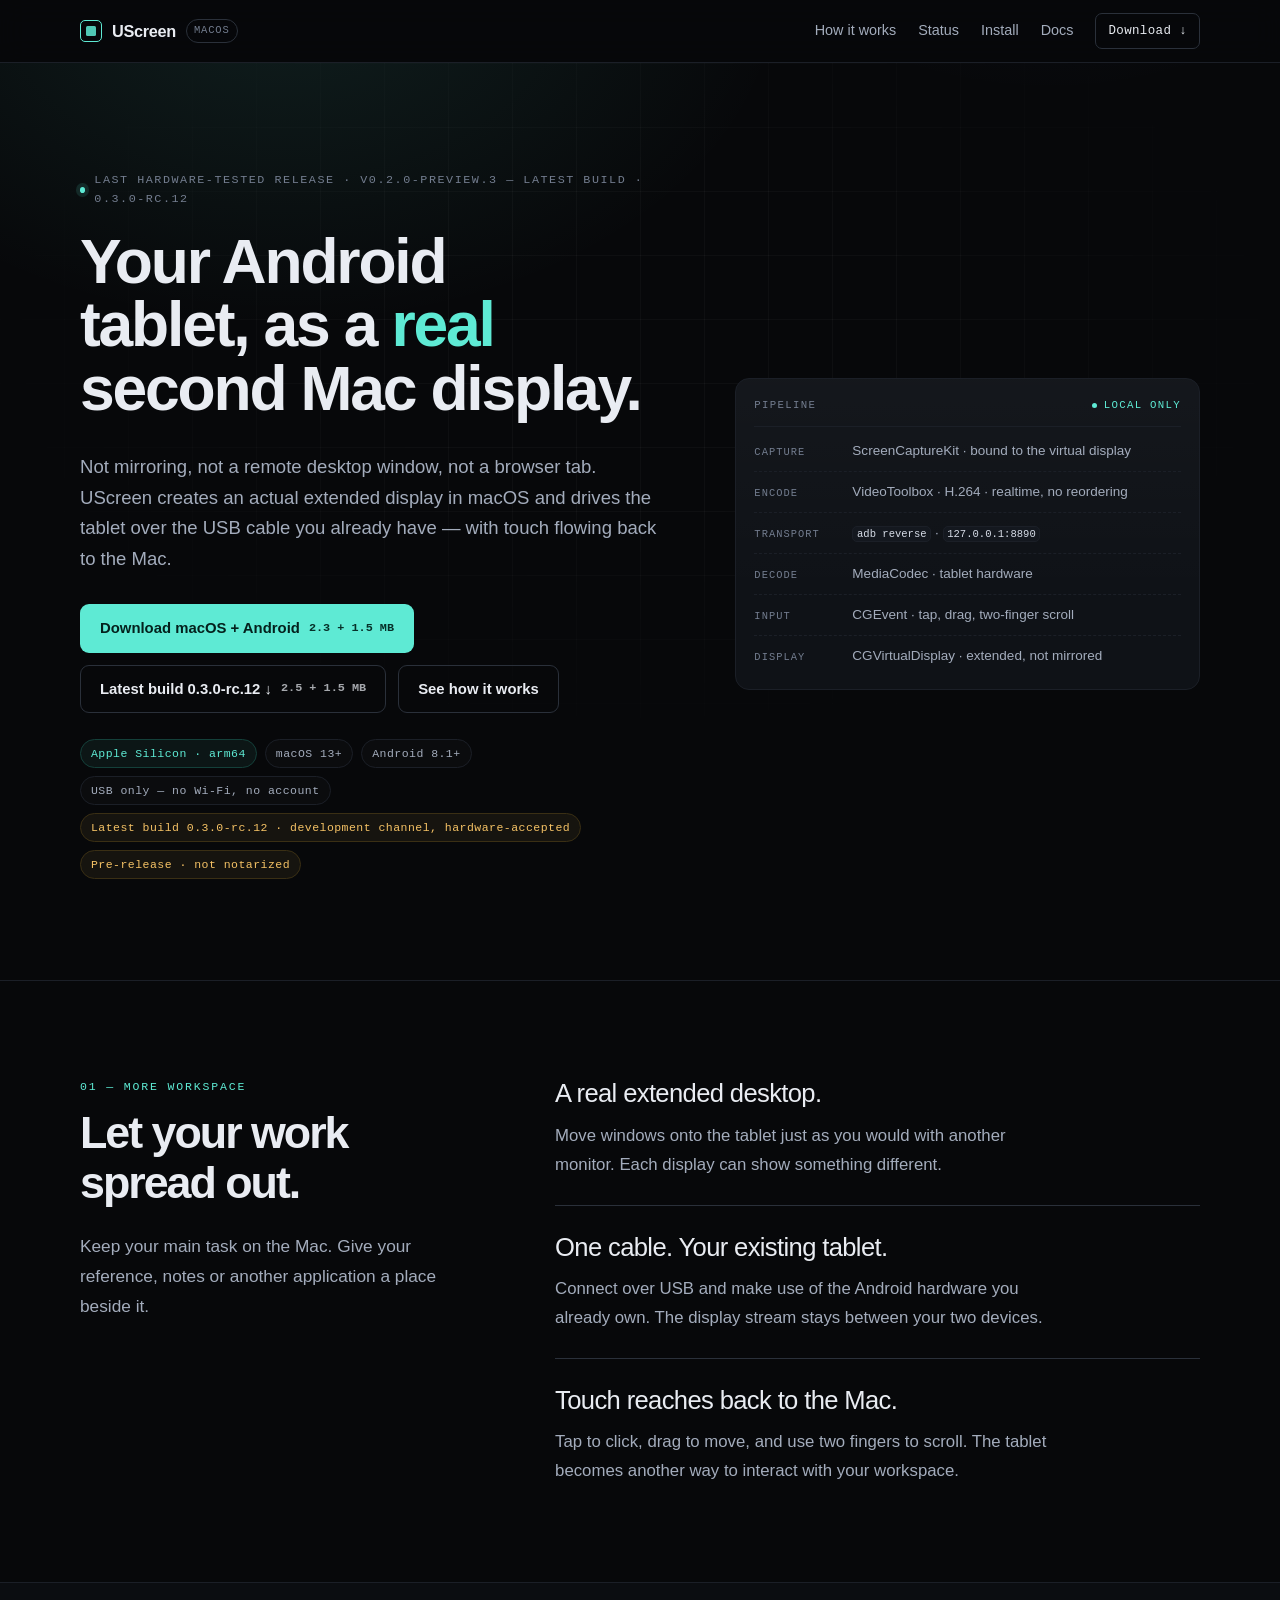
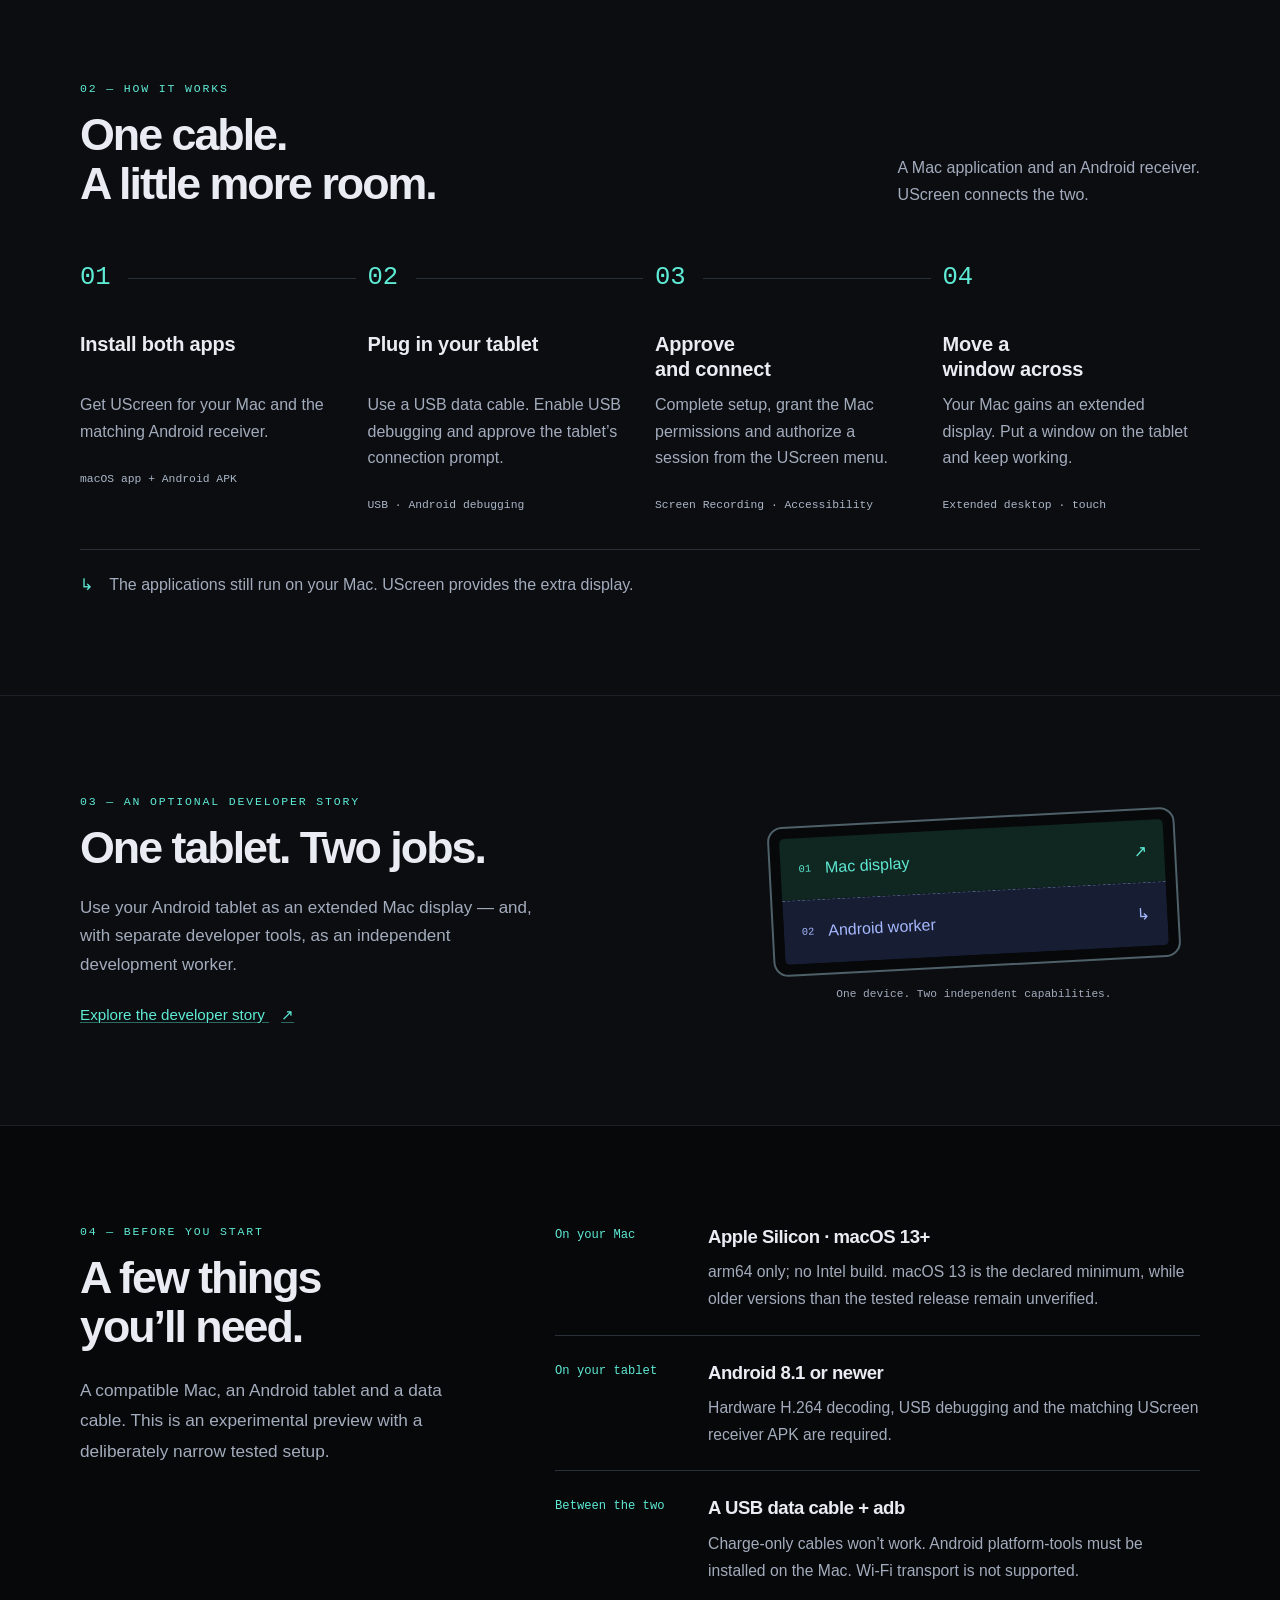
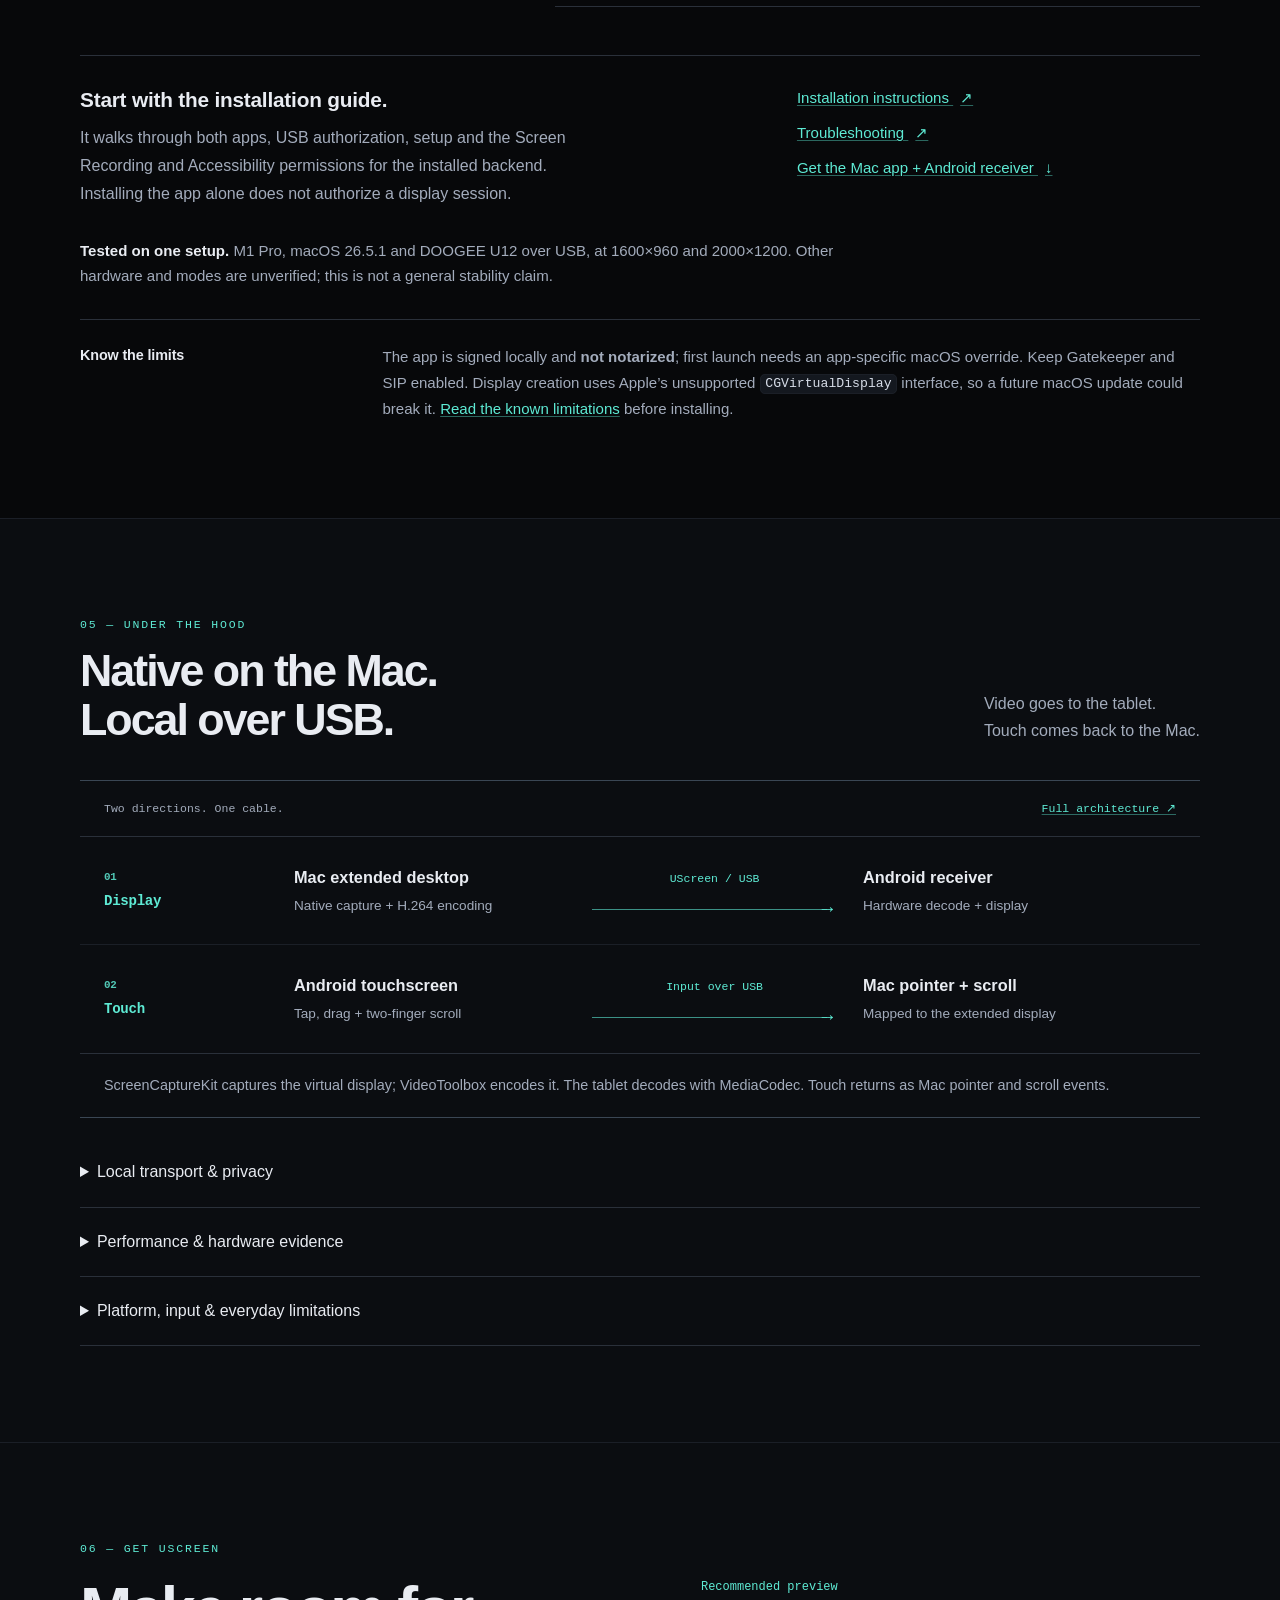
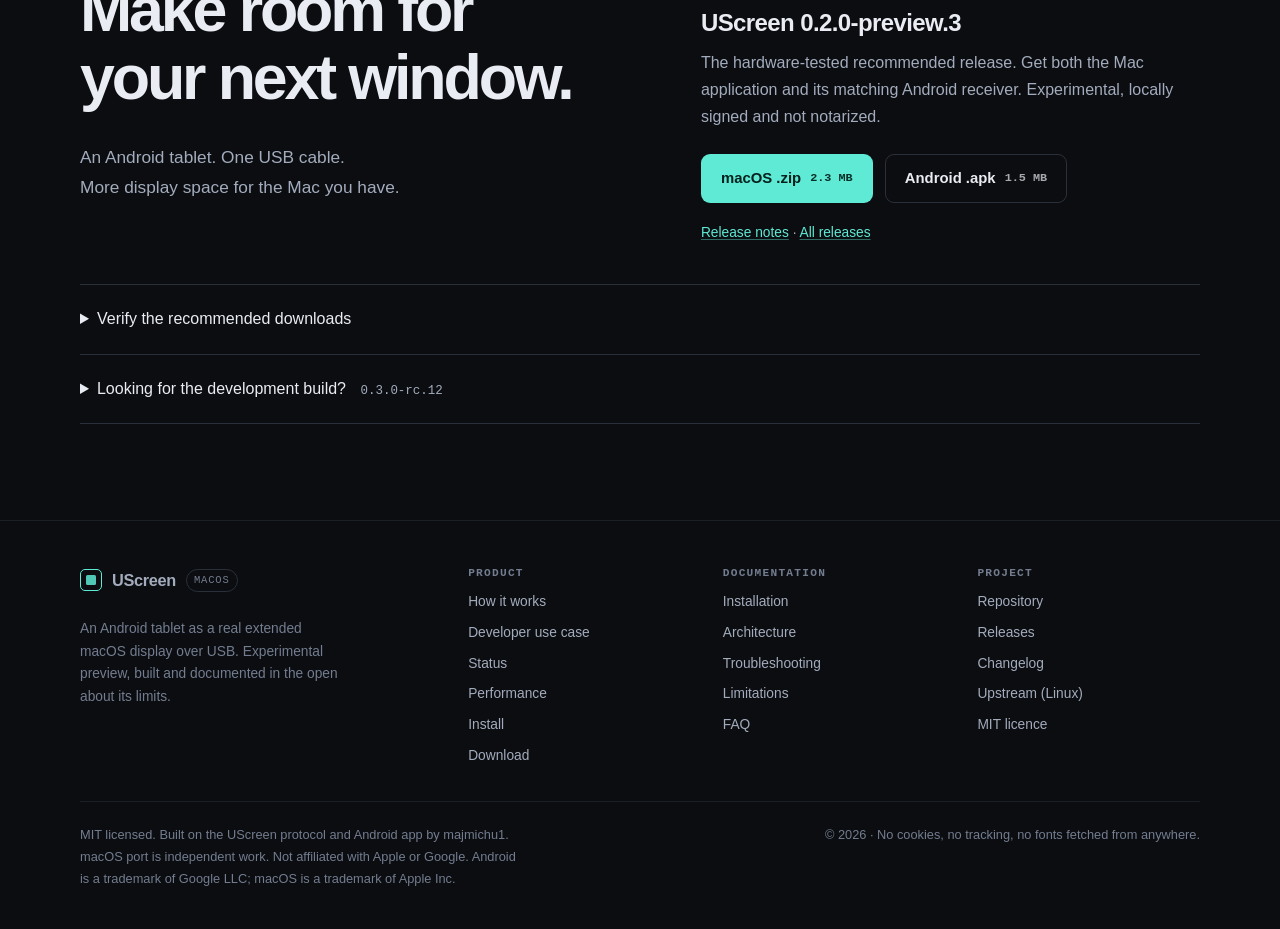
==== commit 71fc2ffd: "Restore the previous landing hero while keeping the homepage redesign" ====
--- a/site/index.html
+++ b/site/index.html
@@ -51,34 +51,51 @@
 </header>
 
 <main id="main" tabindex="-1" class="product-home">
-  <section class="story-hero product-hero" aria-labelledby="product-title">
-    <div class="wrap">
-      <p class="kicker"><span class="dot" aria-hidden="true"></span> UScreen for macOS · Experimental preview</p>
-      <h1 id="product-title">Your Android tablet.<br> <em>A second display for your Mac.</em></h1>
-      <div class="product-deck">
-        <p>Extend your desktop over USB. Move a window onto the tablet, and use touch to interact with your Mac.</p>
-        <div class="hero-actions"><a class="btn btn-primary" href="#download">Get UScreen <span aria-hidden="true">↓</span></a><a class="text-link" href="#how">How it works <span aria-hidden="true">↘</span></a></div>
-      </div>
-      <figure class="setup-visual product-visual">
-        <div class="setup-stage product-stage" role="img" aria-label="Conceptual illustration: a MacBook Pro and an Android tablet form one extended desktop connected by UScreen over USB. The Mac holds your main application; a different window has been moved onto the tablet. This is additional desktop space, not a mirrored copy. Touch on the tablet controls the Mac.">
-          <div class="mac-device">
-            <p class="device-label">Your Mac <span>Display 01</span></p>
-            <div class="mac-lid product-screen">
-              <span class="role-eyebrow">The main workspace</span>
-              <div class="workspace-art main-workspace" aria-hidden="true"><span class="window-sidebar"></span><span class="window-body"><i></i><i></i><i></i><i></i></span></div>
-              <strong>Your main app.</strong>
-            </div>
-            <div class="mac-base" aria-hidden="true"></div>
-          </div>
-          <div class="desktop-bridge" aria-hidden="true"><span>UScreen / USB</span><i>→</i><small>Move a window across</small></div>
-          <div class="tablet-device">
-            <p class="device-label">Your Android tablet <span>Display 02</span></p>
-            <div class="tablet-shell"><div class="product-screen tablet-workspace"><span class="role-eyebrow">The extended desktop</span><div class="workspace-art extra-workspace" aria-hidden="true"><span class="note-lines"><i></i><i></i><i></i></span><span class="note-square"></span></div><strong>Another window.<br>Its own space.</strong></div></div>
-          </div>
+  <section class="hero" aria-labelledby="product-title">
+    <div class="wrap hero-grid">
+      <div class="hero-copy">
+      <p class="kicker"><span class="dot" aria-hidden="true"></span> Last hardware-tested release · v0.2.0-preview.3 — latest build · 0.3.0-rc.12</p>
+      <h1 id="product-title">Your Android tablet, as a <em>real</em> second Mac display.</h1>
+      <p class="lede">
+        Not mirroring, not a remote desktop window, not a browser tab. UScreen creates
+        an actual extended display in macOS and drives the tablet over the USB cable
+        you already have — with touch flowing back to the Mac.
+      </p>
+      <div class="cta-row">
+        <a class="btn btn-primary" href="#download">
+          Download macOS + Android
+          <span class="sz">2.3 + 1.5 MB</span>
+        </a>
+        <a class="btn btn-ghost" href="https://github.com/Benriez/uscreen/releases/tag/v0.3.0-rc.12">
+          Latest build 0.3.0-rc.12 ↓
+          <span class="sz">2.5 + 1.5 MB</span>
+        </a>
+        <a class="btn btn-ghost" href="#how">See how it works</a>
+      </div>
+      <ul class="chips">
+        <li class="chip is-accent">Apple Silicon · arm64</li>
+        <li class="chip">macOS 13+</li>
+        <li class="chip">Android 8.1+</li>
+        <li class="chip">USB only — no Wi-Fi, no account</li>
+        <li class="chip is-warn">Latest build 0.3.0-rc.12 · development channel, hardware-accepted</li>
+        <li class="chip is-warn">Pre-release · not notarized</li>
+      </ul>
+      </div>
+
+      <aside class="spec" aria-label="Pipeline at a glance">
+        <div class="spec-head">
+          <span>pipeline</span>
+          <span class="spec-state"><span class="dot" aria-hidden="true"></span>local only</span>
         </div>
-        <figcaption><span>Conceptual illustration</span> One Mac desktop. Two different places for your windows.</figcaption>
-      </figure>
-      <div class="hero-footnote"><span>Apple Silicon · macOS 13+ · Android 8.1+</span><a href="#compatibility">Check requirements <span aria-hidden="true">↗</span></a></div>
+        <dl class="spec-list">
+          <div class="spec-row"><dt>capture</dt><dd>ScreenCaptureKit · bound to the virtual display</dd></div>
+          <div class="spec-row"><dt>encode</dt><dd>VideoToolbox · H.264 · realtime, no reordering</dd></div>
+          <div class="spec-row"><dt>transport</dt><dd><code>adb reverse</code> · <code>127.0.0.1:8890</code></dd></div>
+          <div class="spec-row"><dt>decode</dt><dd>MediaCodec · tablet hardware</dd></div>
+          <div class="spec-row"><dt>input</dt><dd>CGEvent · tap, drag, two-finger scroll</dd></div>
+          <div class="spec-row"><dt>display</dt><dd>CGVirtualDisplay · extended, not mirrored</dd></div>
+        </dl>
+      </aside>
     </div>
   </section>
 
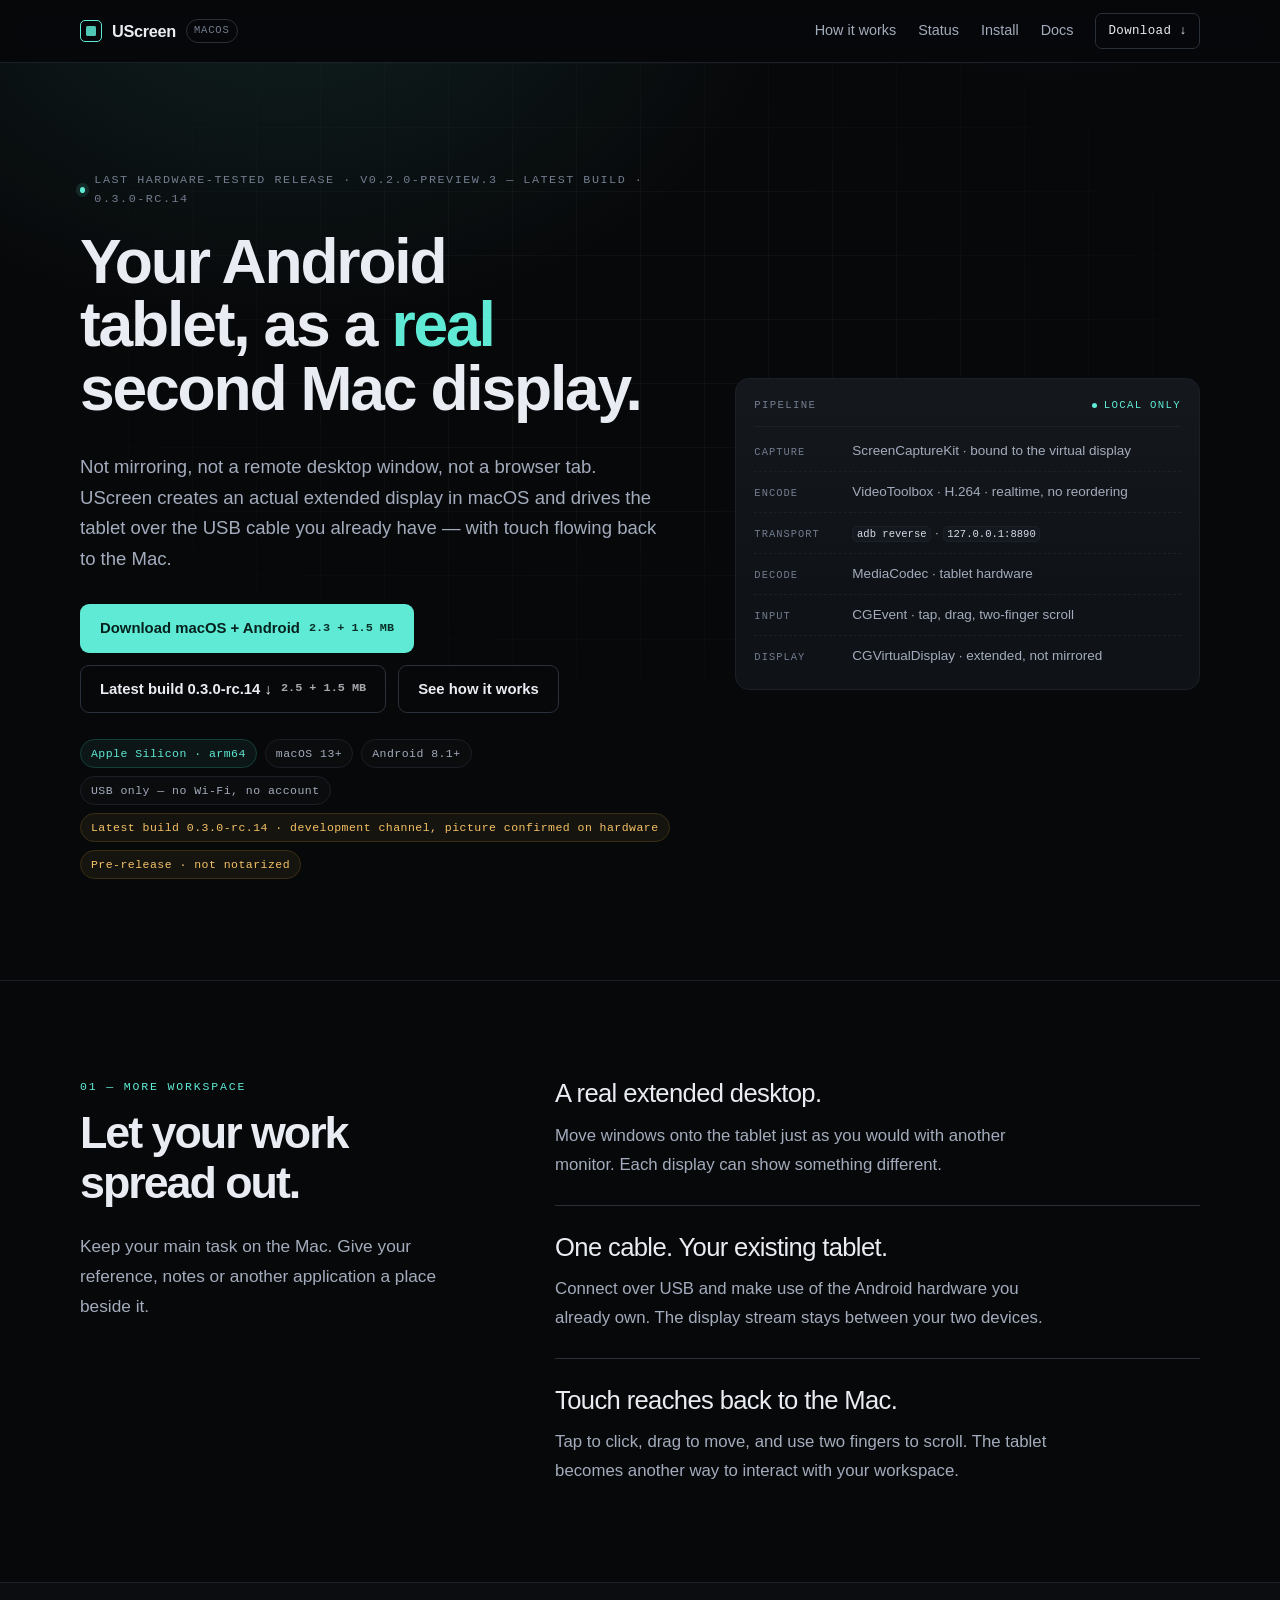
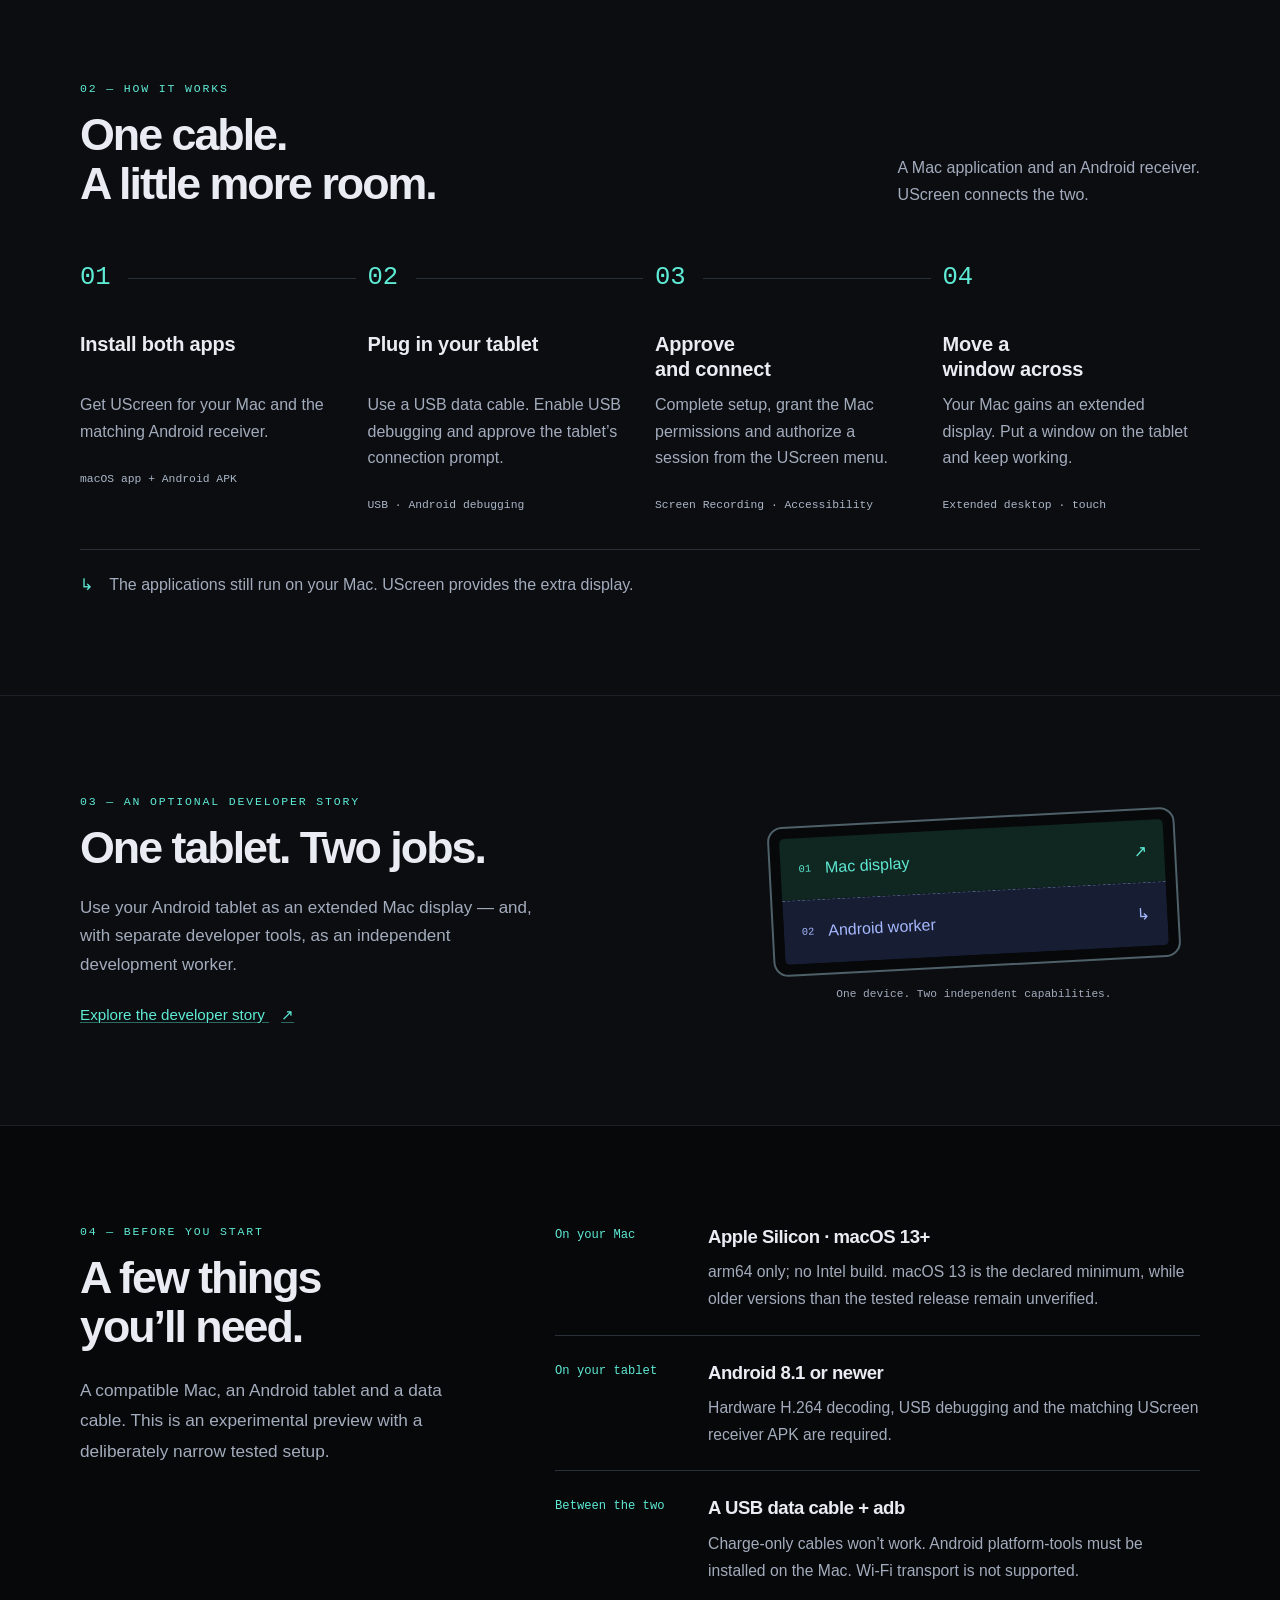
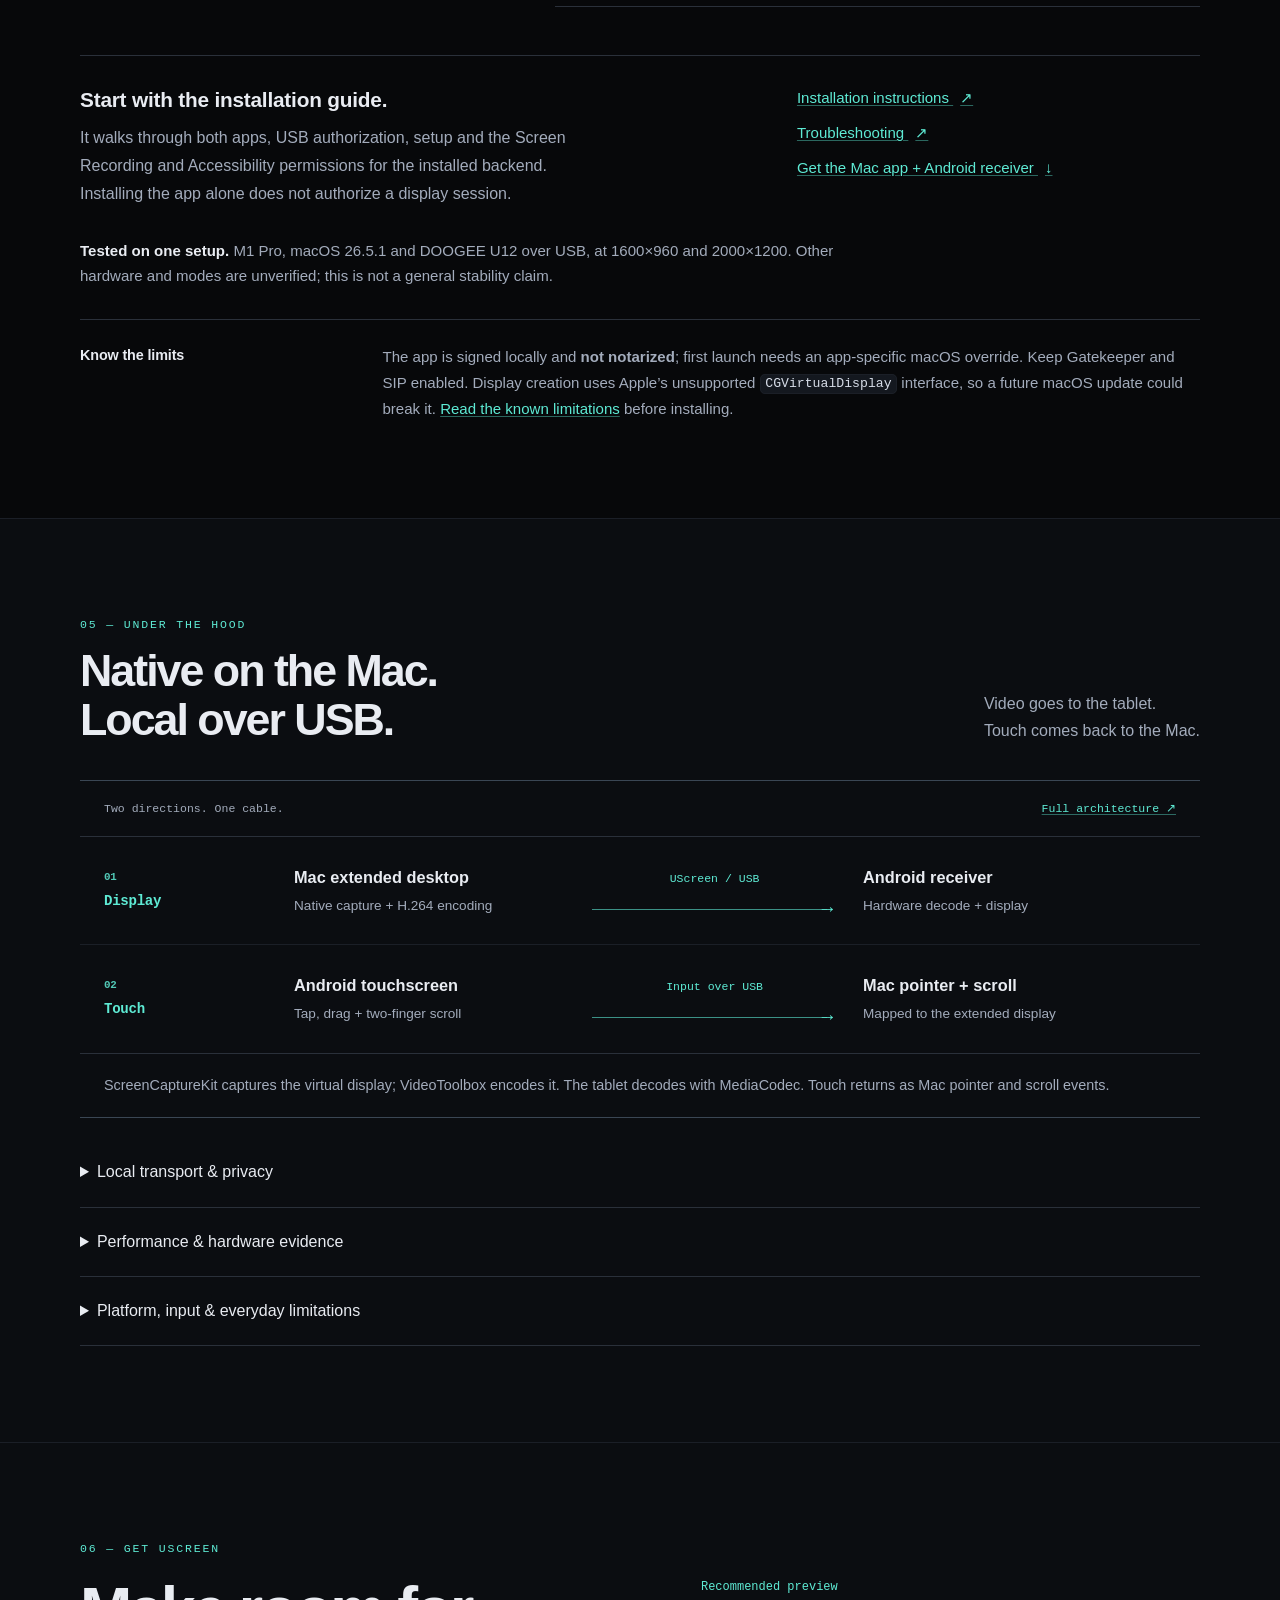
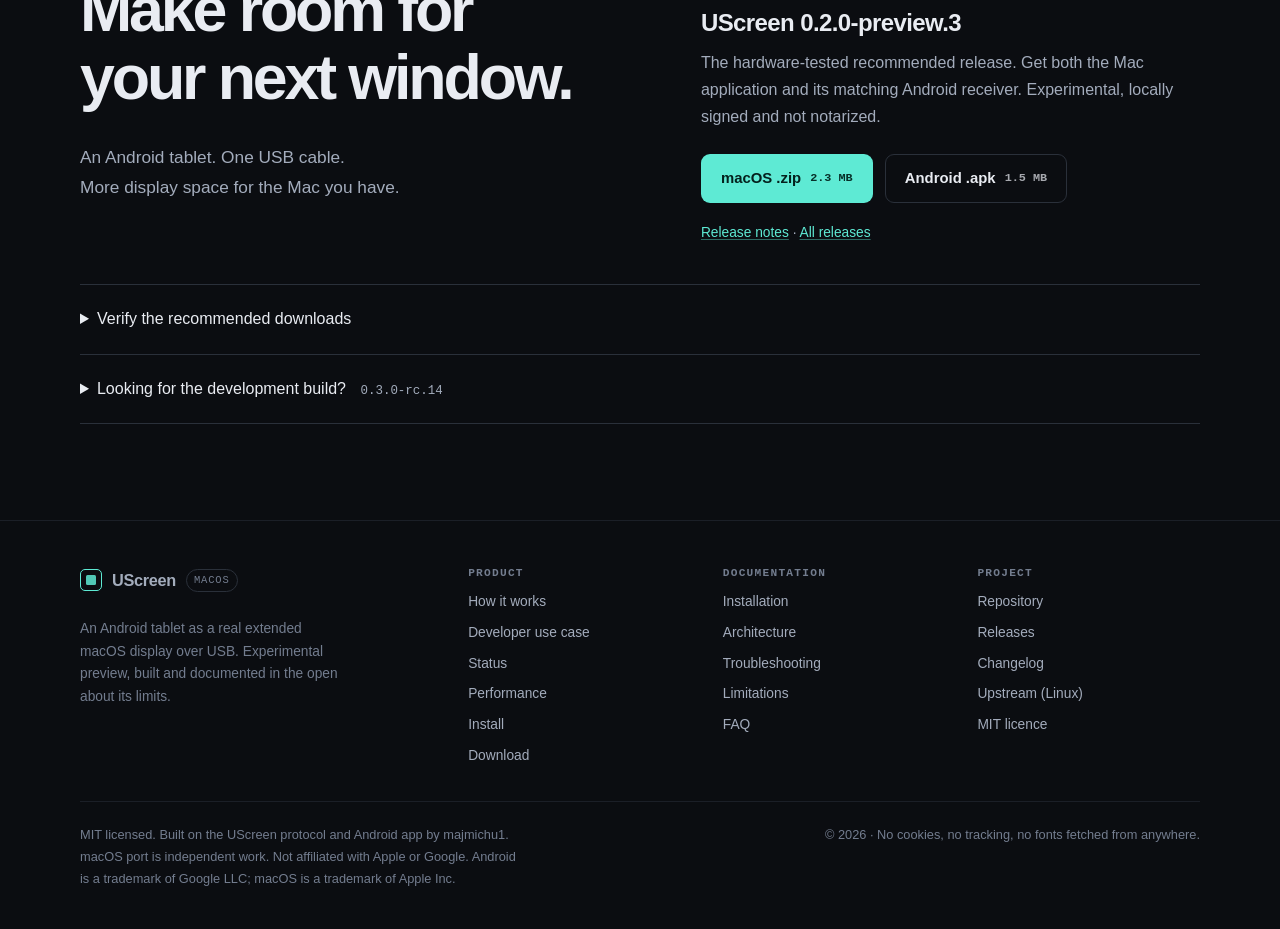
==== commit 30fd091b: "Site: publish the Development channel 0.3.0-rc.14 and point the download at it Co-Authored-By: Claud" ====
--- a/site/index.html
+++ b/site/index.html
@@ -54,7 +54,7 @@
   <section class="hero" aria-labelledby="product-title">
     <div class="wrap hero-grid">
       <div class="hero-copy">
-      <p class="kicker"><span class="dot" aria-hidden="true"></span> Last hardware-tested release · v0.2.0-preview.3 — latest build · 0.3.0-rc.12</p>
+      <p class="kicker"><span class="dot" aria-hidden="true"></span> Last hardware-tested release · v0.2.0-preview.3 — latest build · 0.3.0-rc.14</p>
       <h1 id="product-title">Your Android tablet, as a <em>real</em> second Mac display.</h1>
       <p class="lede">
         Not mirroring, not a remote desktop window, not a browser tab. UScreen creates
@@ -66,8 +66,8 @@
           Download macOS + Android
           <span class="sz">2.3 + 1.5 MB</span>
         </a>
-        <a class="btn btn-ghost" href="https://github.com/Benriez/uscreen/releases/tag/v0.3.0-rc.12">
-          Latest build 0.3.0-rc.12 ↓
+        <a class="btn btn-ghost" href="https://github.com/Benriez/uscreen/releases/tag/v0.3.0-rc.14">
+          Latest build 0.3.0-rc.14 ↓
           <span class="sz">2.5 + 1.5 MB</span>
         </a>
         <a class="btn btn-ghost" href="#how">See how it works</a>
@@ -77,7 +77,7 @@
         <li class="chip">macOS 13+</li>
         <li class="chip">Android 8.1+</li>
         <li class="chip">USB only — no Wi-Fi, no account</li>
-        <li class="chip is-warn">Latest build 0.3.0-rc.12 · development channel, hardware-accepted</li>
+        <li class="chip is-warn">Latest build 0.3.0-rc.14 · development channel, picture confirmed on hardware</li>
         <li class="chip is-warn">Pre-release · not notarized</li>
       </ul>
       </div>
@@ -171,7 +171,7 @@
         <div class="release-primary"><span class="release-label">Recommended preview</span><h3>UScreen 0.2.0-preview.3</h3><p>The hardware-tested recommended release. Get both the Mac application and its matching Android receiver. Experimental, locally signed and not notarized.</p><div class="cta-row"><a class="btn btn-primary" href="https://github.com/Benriez/uscreen/releases/download/v0.2.0-preview.3/UScreen-0.2.0-preview.3-macos-arm64.zip">macOS .zip <span class="sz">2.3 MB</span></a><a class="btn btn-ghost" href="https://github.com/Benriez/uscreen/releases/download/v0.2.0-preview.3/UScreen-0.2.0-preview.2-android.apk">Android .apk <span class="sz">1.5 MB</span></a></div><p class="release-links"><a href="https://github.com/Benriez/uscreen/blob/main/docs/release-notes/v0.2.0-preview.3.md">Release notes</a> · <a href="https://github.com/Benriez/uscreen/releases">All releases</a></p></div>
       </div>
       <details class="setup-details download-verification"><summary>Verify the recommended downloads</summary><div class="details-copy"><p>Compare each download’s SHA-256 with the published <a href="https://github.com/Benriez/uscreen/releases/download/v0.2.0-preview.3/SHA256SUMS">SHA256SUMS</a>. Build provenance is recorded in <a href="https://github.com/Benriez/uscreen/releases/download/v0.2.0-preview.3/PUBLICATION_BUILD.json">PUBLICATION_BUILD.json</a>.</p><dl class="checksum-list"><div><dt>macOS · 0.2.0-preview.3</dt><dd>524377140fe9fc60545da7fe19d7b3dfbaa1e290859f15bee9cc510cc5ebceea</dd></div><div><dt>Android · 0.2.0-preview.2</dt><dd>510f24e76557727c15f1e603a5172c2a2564a412eee5f3af3e50b0198dde7c8e</dd></div></dl></div></details>
-      <details class="setup-details development-release" id="release-notes"><summary id="rn-h">Looking for the development build? <span>0.3.0-rc.12</span></summary><div class="details-copy"><h3 id="dev-h">UScreen Development 0.3.0-rc.12</h3><p>Hardware-accepted in the Development channel and still experimental. This is a separate installation (<code>UScreen-dev.app</code> and <code>com.uscreen.dev</code>), which does not replace the recommended release. The Stable channel is not offered yet.</p><p>The current release notes report that the Android receiver did not resume presenting frames after a transport loss in the tested window. The build is not notarized and may require local re-signing. Read the installation and release notes before using it.</p><div class="cta-row"><a class="btn btn-ghost" href="https://github.com/Benriez/uscreen/releases/download/v0.3.0-rc.12/UScreen-0.3.0-rc.12-macos-arm64.zip">macOS Development .zip <span class="sz">2.5 MB</span></a><a class="btn btn-ghost" href="https://github.com/Benriez/uscreen/releases/download/v0.3.0-rc.12/UScreen-0.3.0-rc.10-android.apk">Android Development .apk <span class="sz">1.5 MB</span></a></div><p>Installing it starts no session. <code>uscreen-macos dev start --authorize --serial &lt;serial&gt;</code> starts a bounded session (2 h, maximum 8 h); <code>uscreen-macos dev stop</code> ends it. Use <strong>Grant Permissions…</strong> in the menu for the installed backend’s Mac permissions.</p><p><a href="https://github.com/Benriez/uscreen/releases/tag/v0.3.0-rc.12">Development release</a> · <a href="https://github.com/Benriez/uscreen/blob/main/docs/release-notes/v0.3.0-rc.12.md">Full release notes</a> · <a href="https://github.com/Benriez/uscreen/releases/download/v0.3.0-rc.12/RELEASE_NOTES.md">RELEASE_NOTES.md</a> · <a href="https://github.com/Benriez/uscreen/releases/download/v0.3.0-rc.12/INSTALL.md">INSTALL.md</a> · <a href="https://github.com/Benriez/uscreen/releases/download/v0.3.0-rc.12/ROLLBACK.md">ROLLBACK.md</a></p><p>Verify with <a href="https://github.com/Benriez/uscreen/releases/download/v0.3.0-rc.12/SHA256SUMS">SHA256SUMS</a> and inspect <a href="https://github.com/Benriez/uscreen/releases/download/v0.3.0-rc.12/PUBLICATION_BUILD.json">PUBLICATION_BUILD.json</a>.</p><dl class="checksum-list"><div><dt>macOS · 0.3.0-rc.12</dt><dd>68d21a3d6b9273ed0b6c5881eec1b49aaed0c1c93a5de96b084a6a45562c5998</dd></div><div><dt>Android · 0.3.0-rc.10</dt><dd>f619f328578a2c30102174ce9f6b7730cf392ad0aecf4196aa0d35017191ef6d</dd></div></dl></div></details>
+      <details class="setup-details development-release" id="release-notes"><summary id="rn-h">Looking for the development build? <span>0.3.0-rc.14</span></summary><div class="details-copy"><h3 id="dev-h">UScreen Development 0.3.0-rc.14</h3><p>Experimental, in the Development channel. The real extended desktop was confirmed on the operator's tablet on 2026-11-02 with this source; touch, a controlled reconnect and a sustained session are not yet re-accepted on this exact build. This is a separate installation (<code>UScreen-dev.app</code> and <code>com.uscreen.dev</code>), which does not replace the recommended release. The Stable channel is not offered yet.</p><p>The 0.3.0-rc.14 receiver takes its waiting screen down once per session (it used to stay over a presented picture from the second session on), the host reports a stalled picture instead of “streaming”, and a Connect is no longer stopped after two minutes for missing ColorSync telemetry. The build is not notarized and may require local re-signing. Read the installation and release notes before using it.</p><div class="cta-row"><a class="btn btn-ghost" href="https://github.com/Benriez/uscreen/releases/download/v0.3.0-rc.14/UScreen-0.3.0-rc.14-macos-arm64.zip">macOS Development .zip <span class="sz">2.9 MB</span></a><a class="btn btn-ghost" href="https://github.com/Benriez/uscreen/releases/download/v0.3.0-rc.14/UScreen-0.3.0-rc.14-android.apk">Android Development .apk <span class="sz">1.5 MB</span></a></div><p>Installing it starts no session. <code>uscreen-macos dev start --authorize --serial &lt;serial&gt;</code> starts a bounded session (2 h, maximum 8 h); <code>uscreen-macos dev stop</code> ends it. Use <strong>Grant Permissions…</strong> in the menu for the installed backend’s Mac permissions.</p><p><a href="https://github.com/Benriez/uscreen/releases/tag/v0.3.0-rc.14">Development release</a> · <a href="https://github.com/Benriez/uscreen/blob/main/docs/release-notes/v0.3.0-rc.14.md">Full release notes</a> · <a href="https://github.com/Benriez/uscreen/releases/download/v0.3.0-rc.14/RELEASE_NOTES.md">RELEASE_NOTES.md</a> · <a href="https://github.com/Benriez/uscreen/releases/download/v0.3.0-rc.14/INSTALL.md">INSTALL.md</a> · <a href="https://github.com/Benriez/uscreen/releases/download/v0.3.0-rc.14/ROLLBACK.md">ROLLBACK.md</a></p><p>Verify with <a href="https://github.com/Benriez/uscreen/releases/download/v0.3.0-rc.14/SHA256SUMS">SHA256SUMS</a> and inspect <a href="https://github.com/Benriez/uscreen/releases/download/v0.3.0-rc.14/PUBLICATION_BUILD.json">PUBLICATION_BUILD.json</a>.</p><dl class="checksum-list"><div><dt>macOS · 0.3.0-rc.14</dt><dd>43405d1035624ad54679fbdb07334f0b5b3864aa7b2bc336bb3fb18cf3b2894f</dd></div><div><dt>Android · 0.3.0-rc.14</dt><dd>a4fdc546e54a5965364415d4123e56f606d4184ad625a4a423afd84755b6890e</dd></div></dl></div></details>
     </div>
   </section>
 </main>
